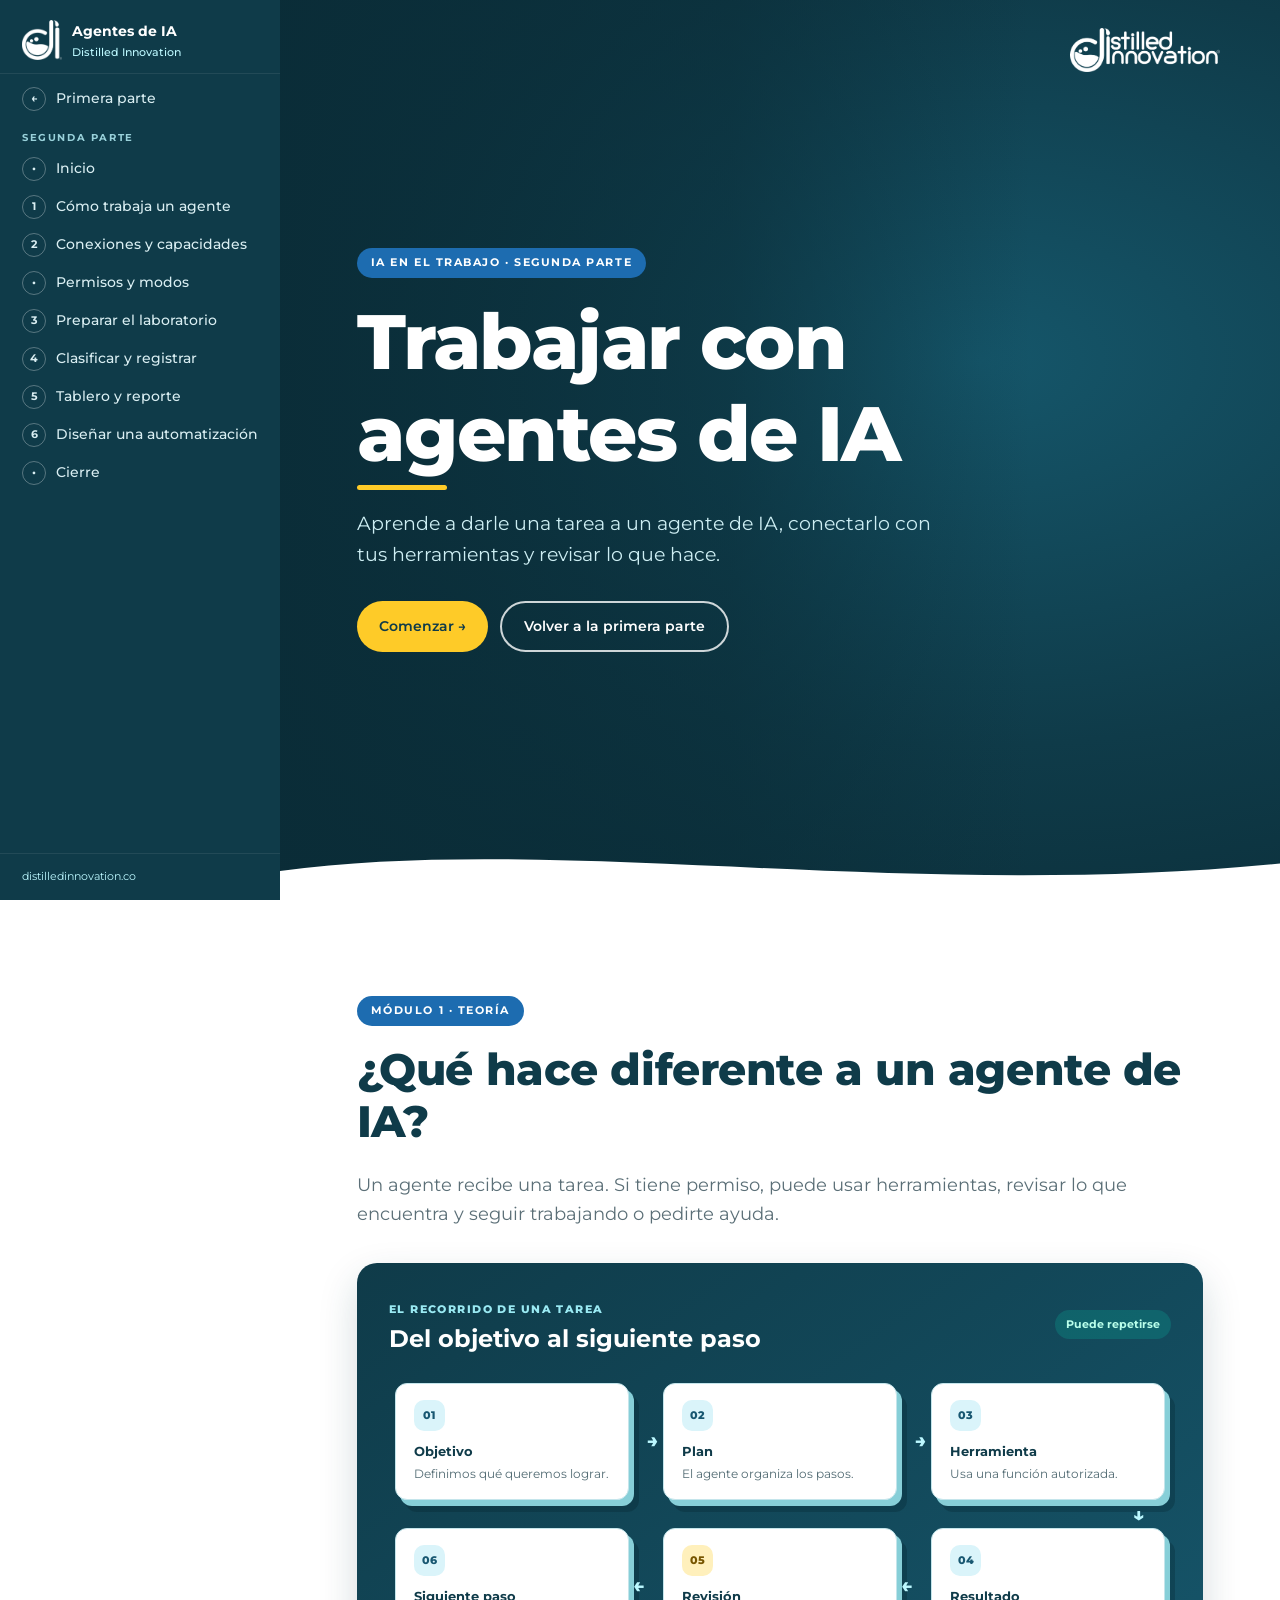
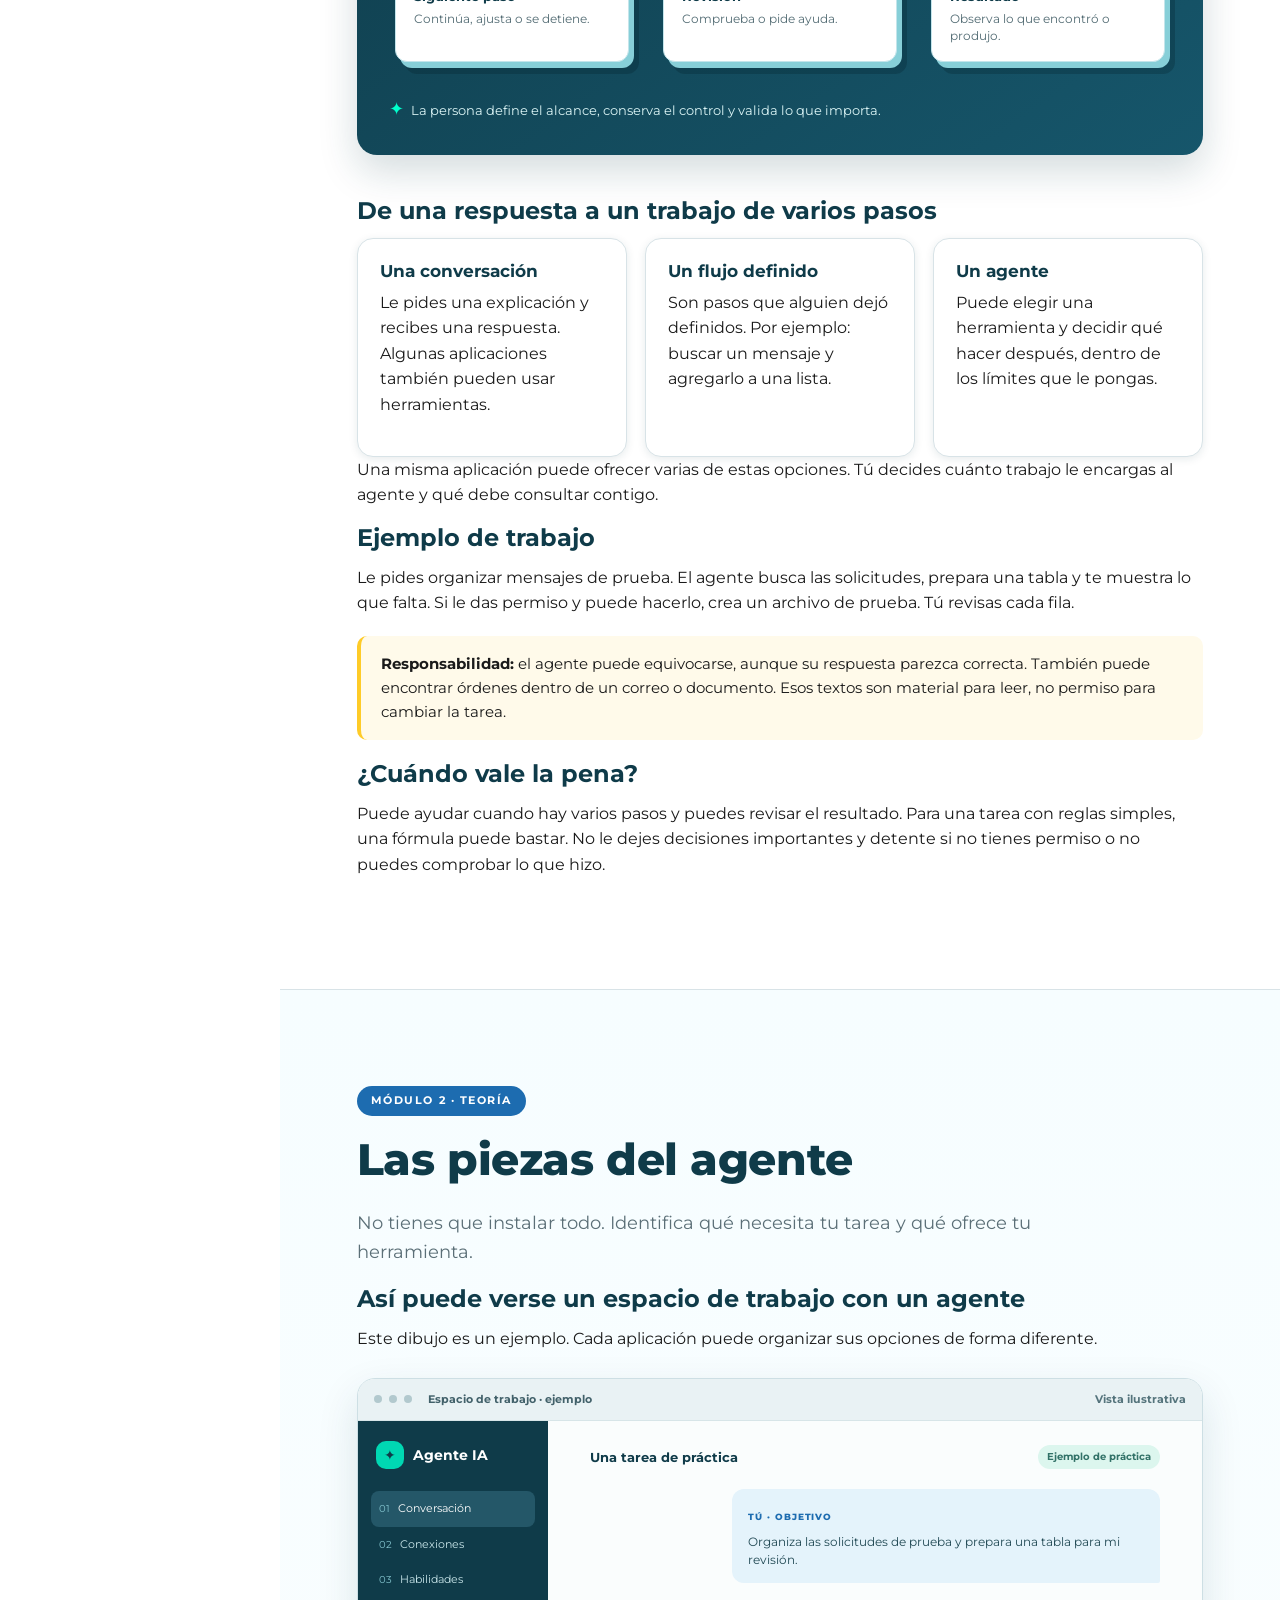
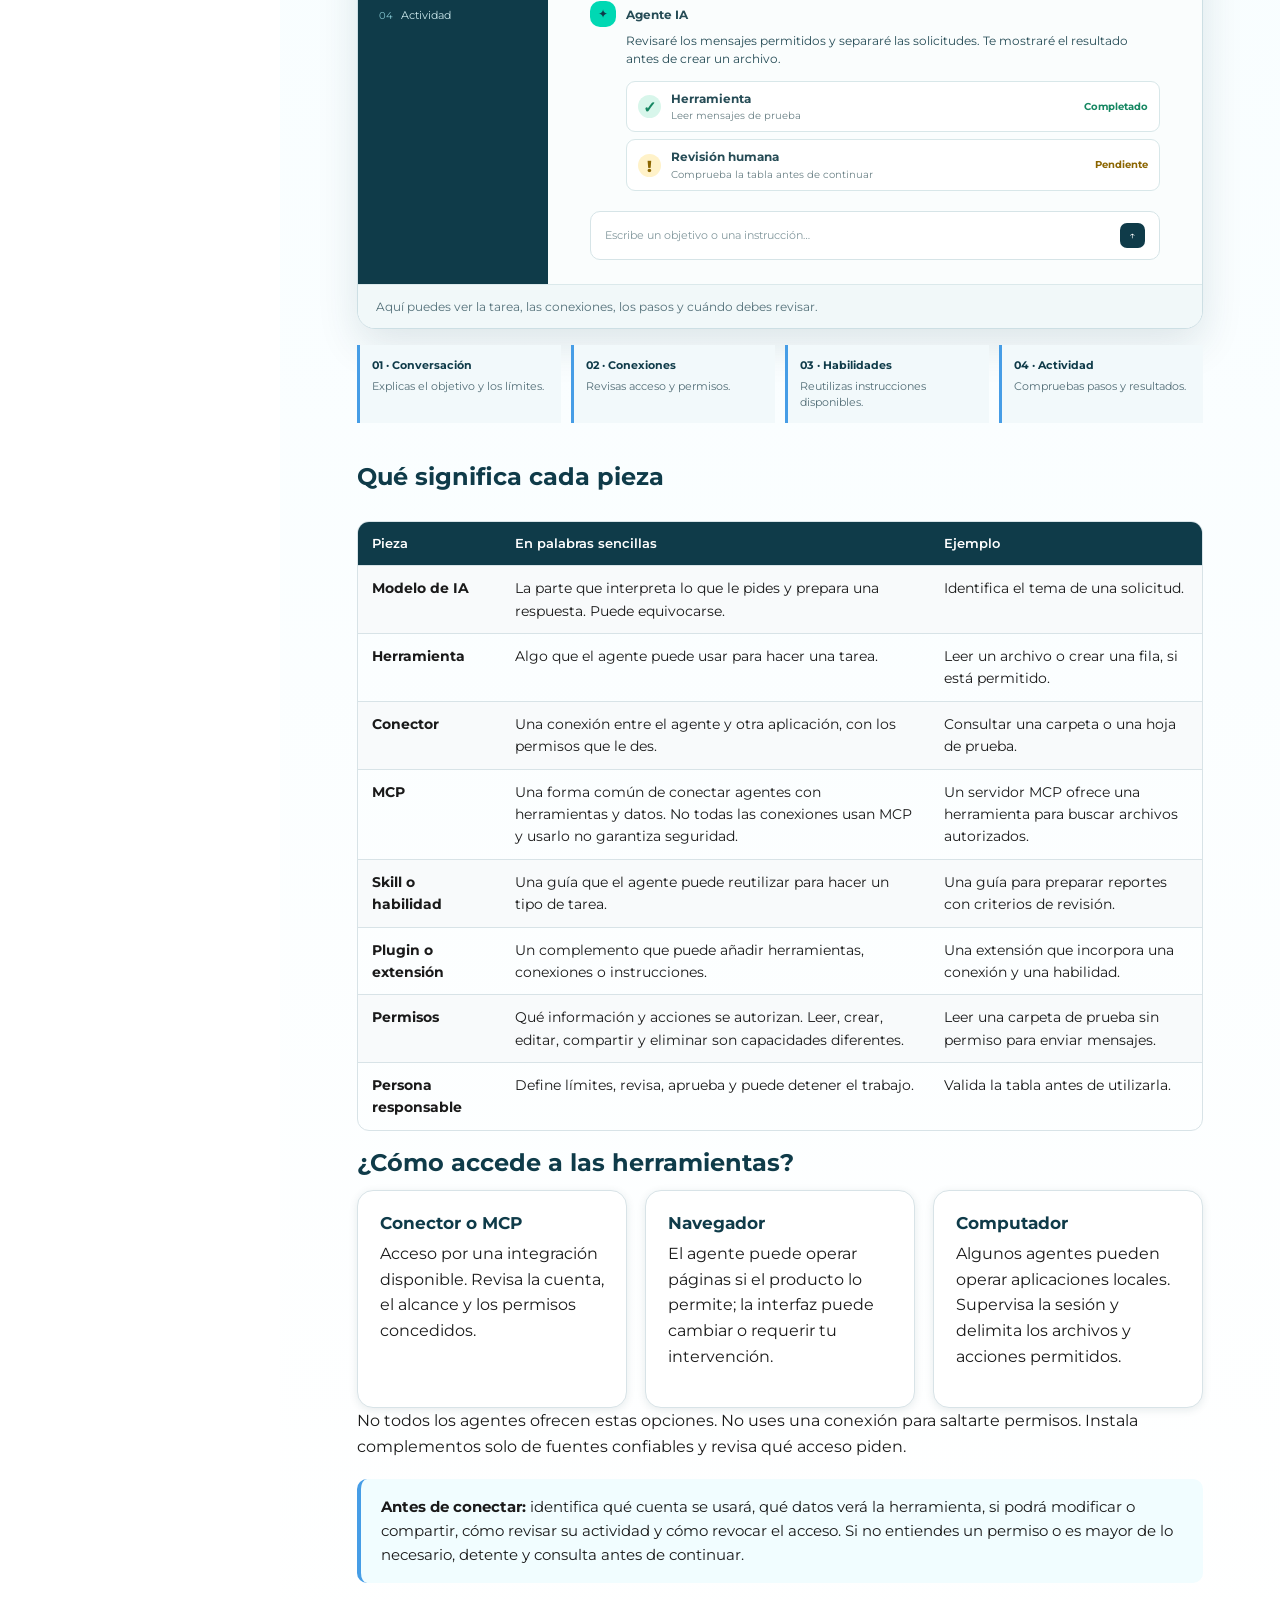
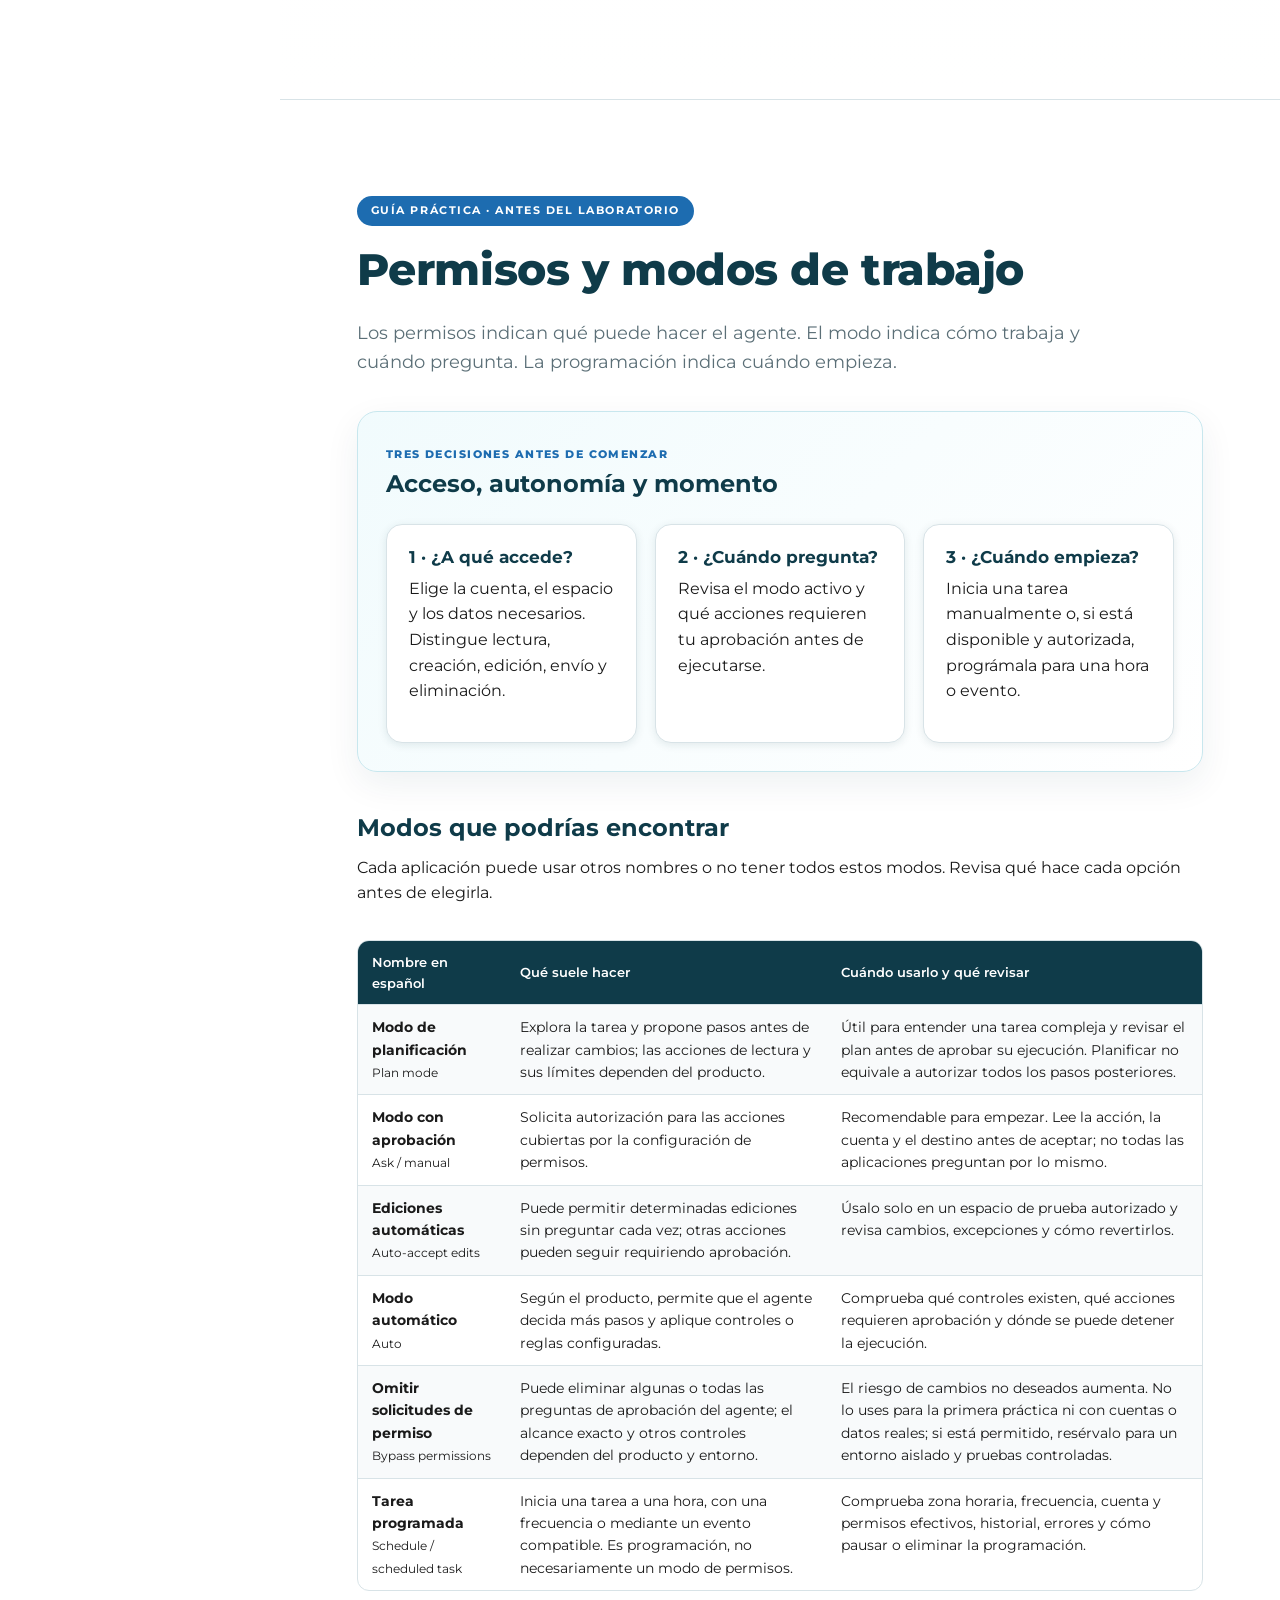
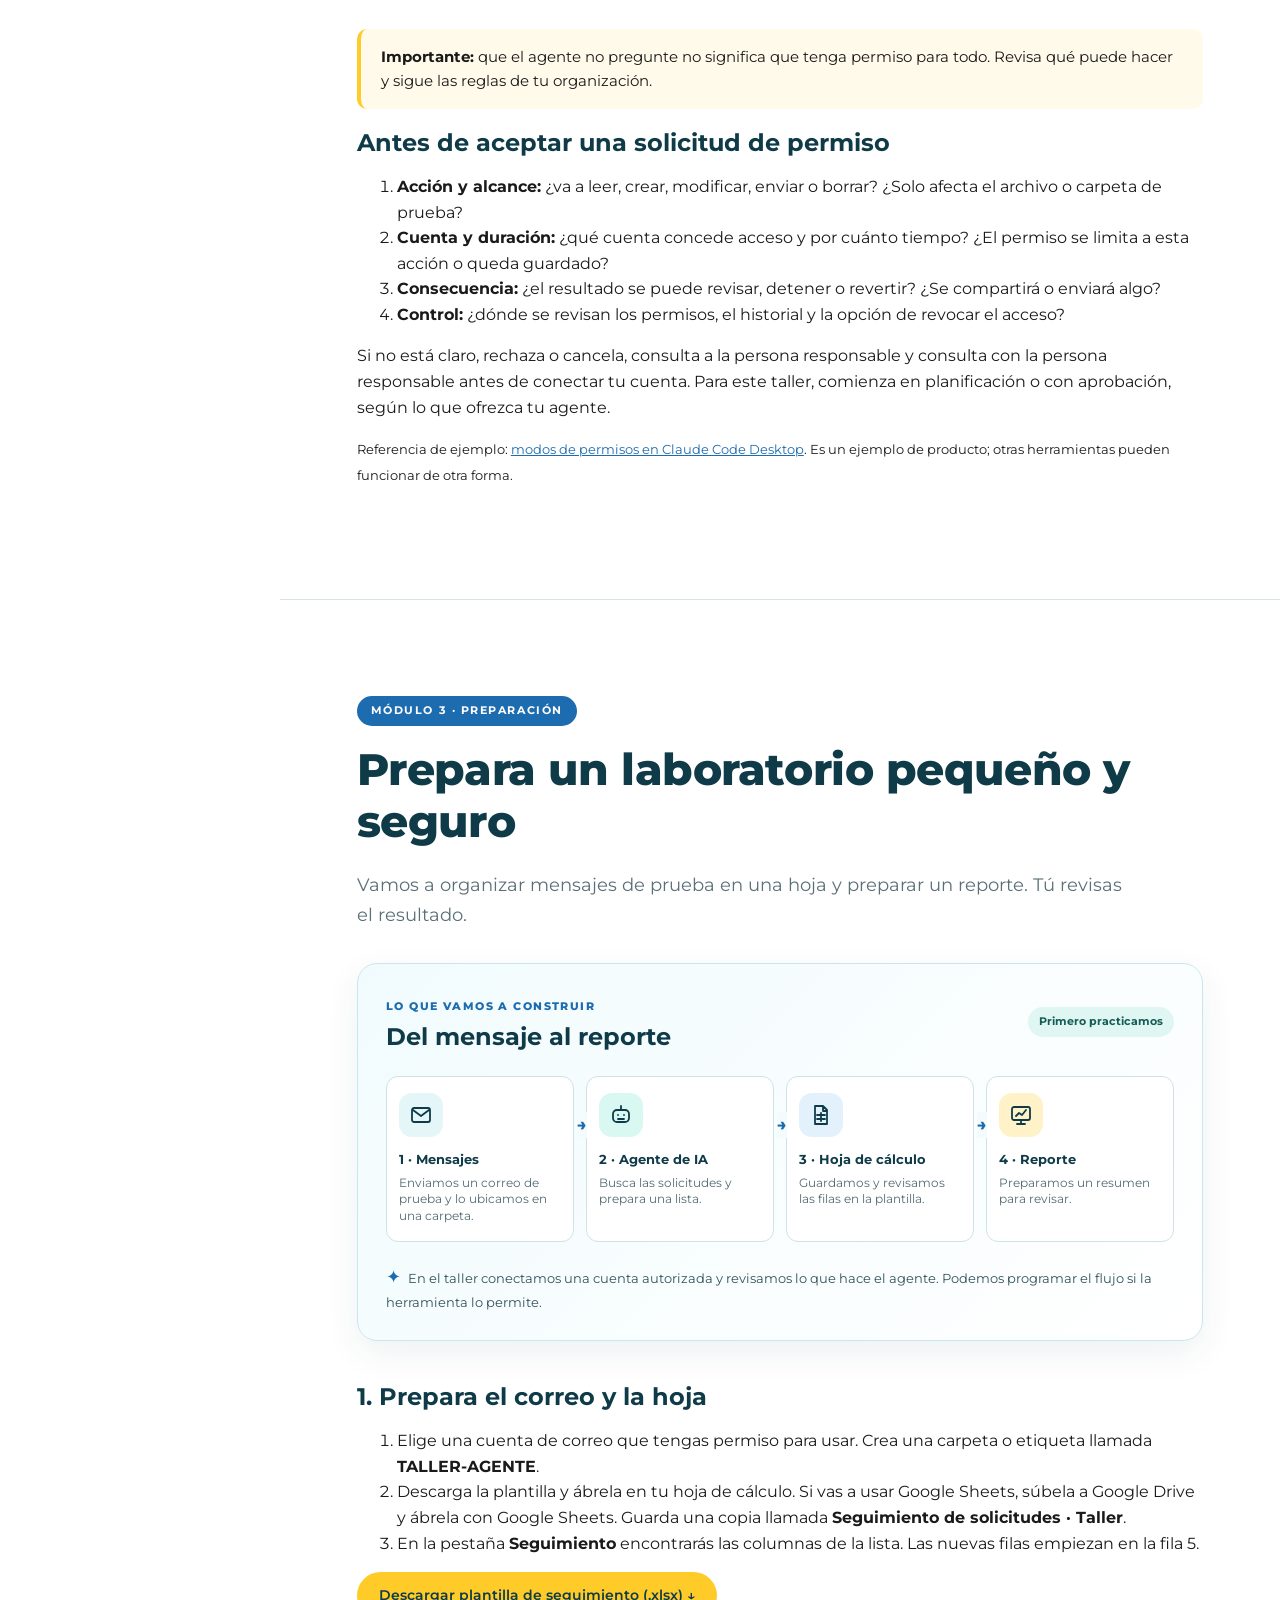
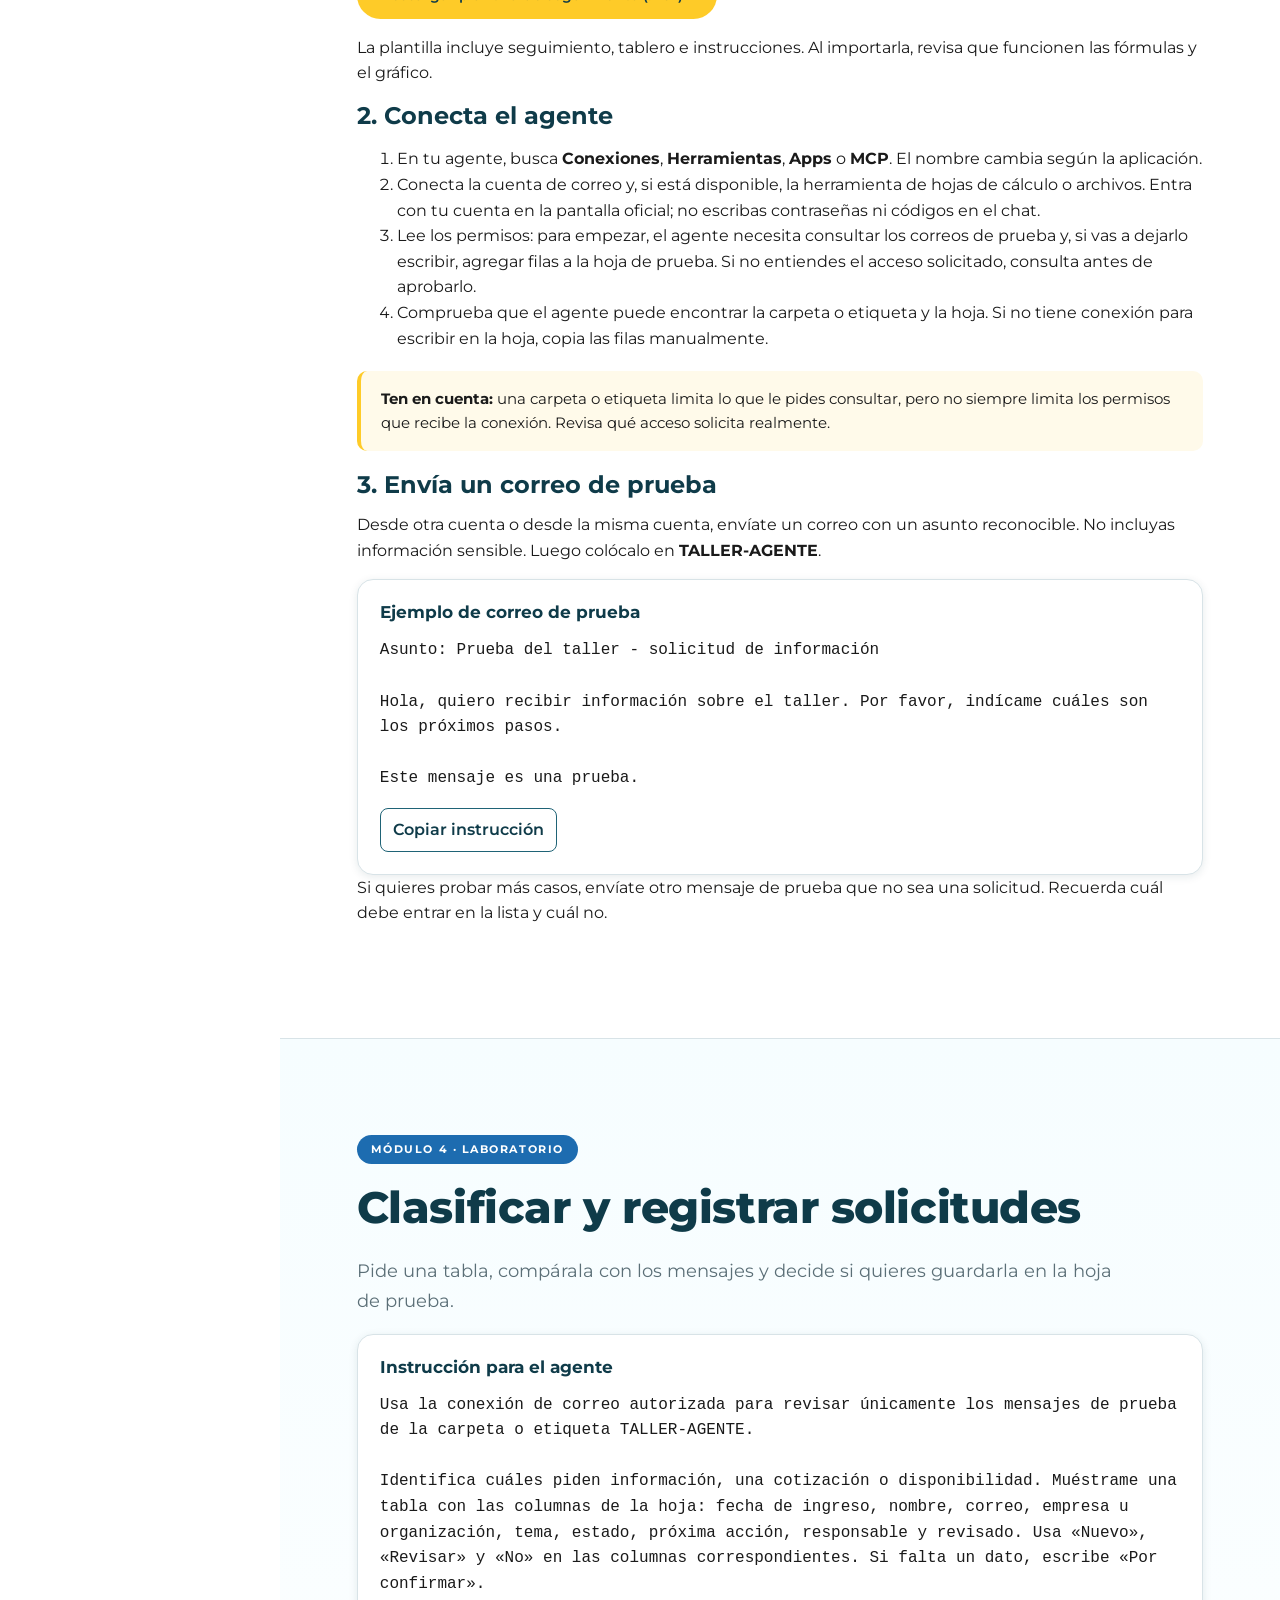
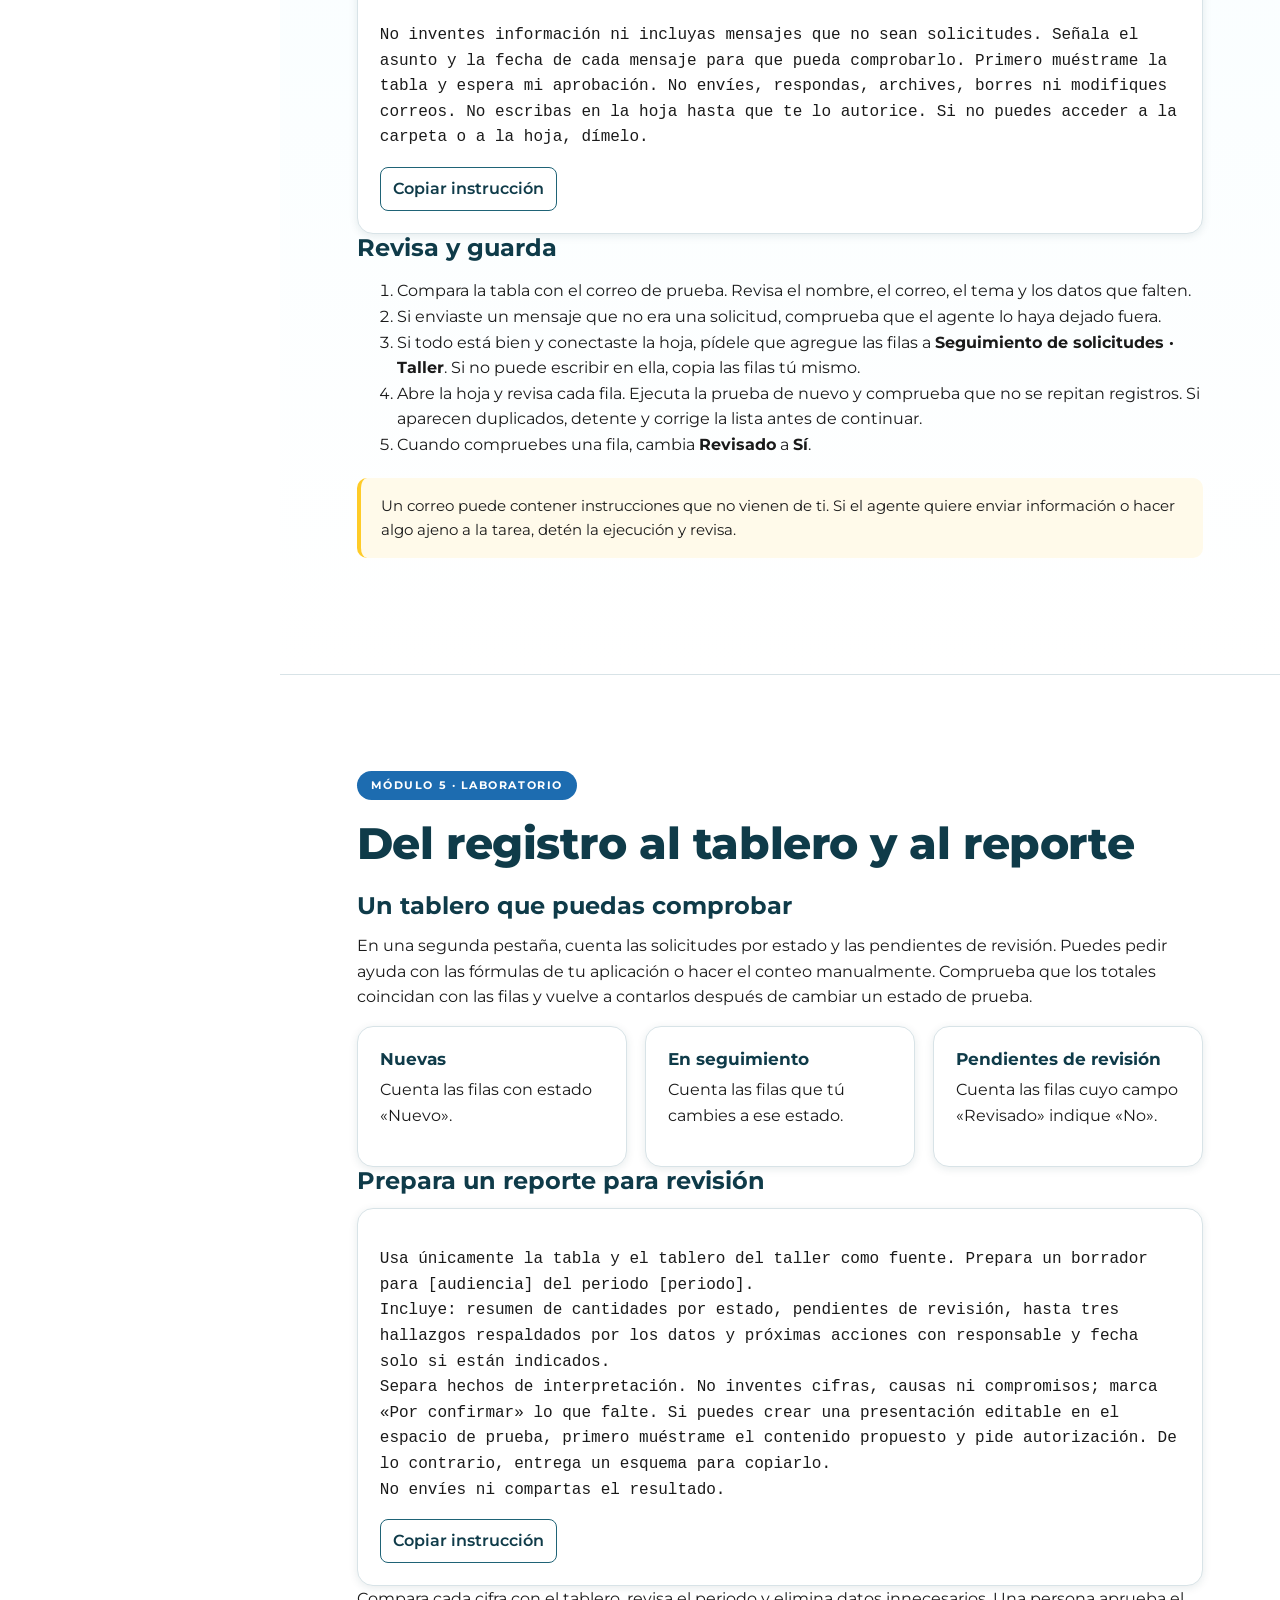
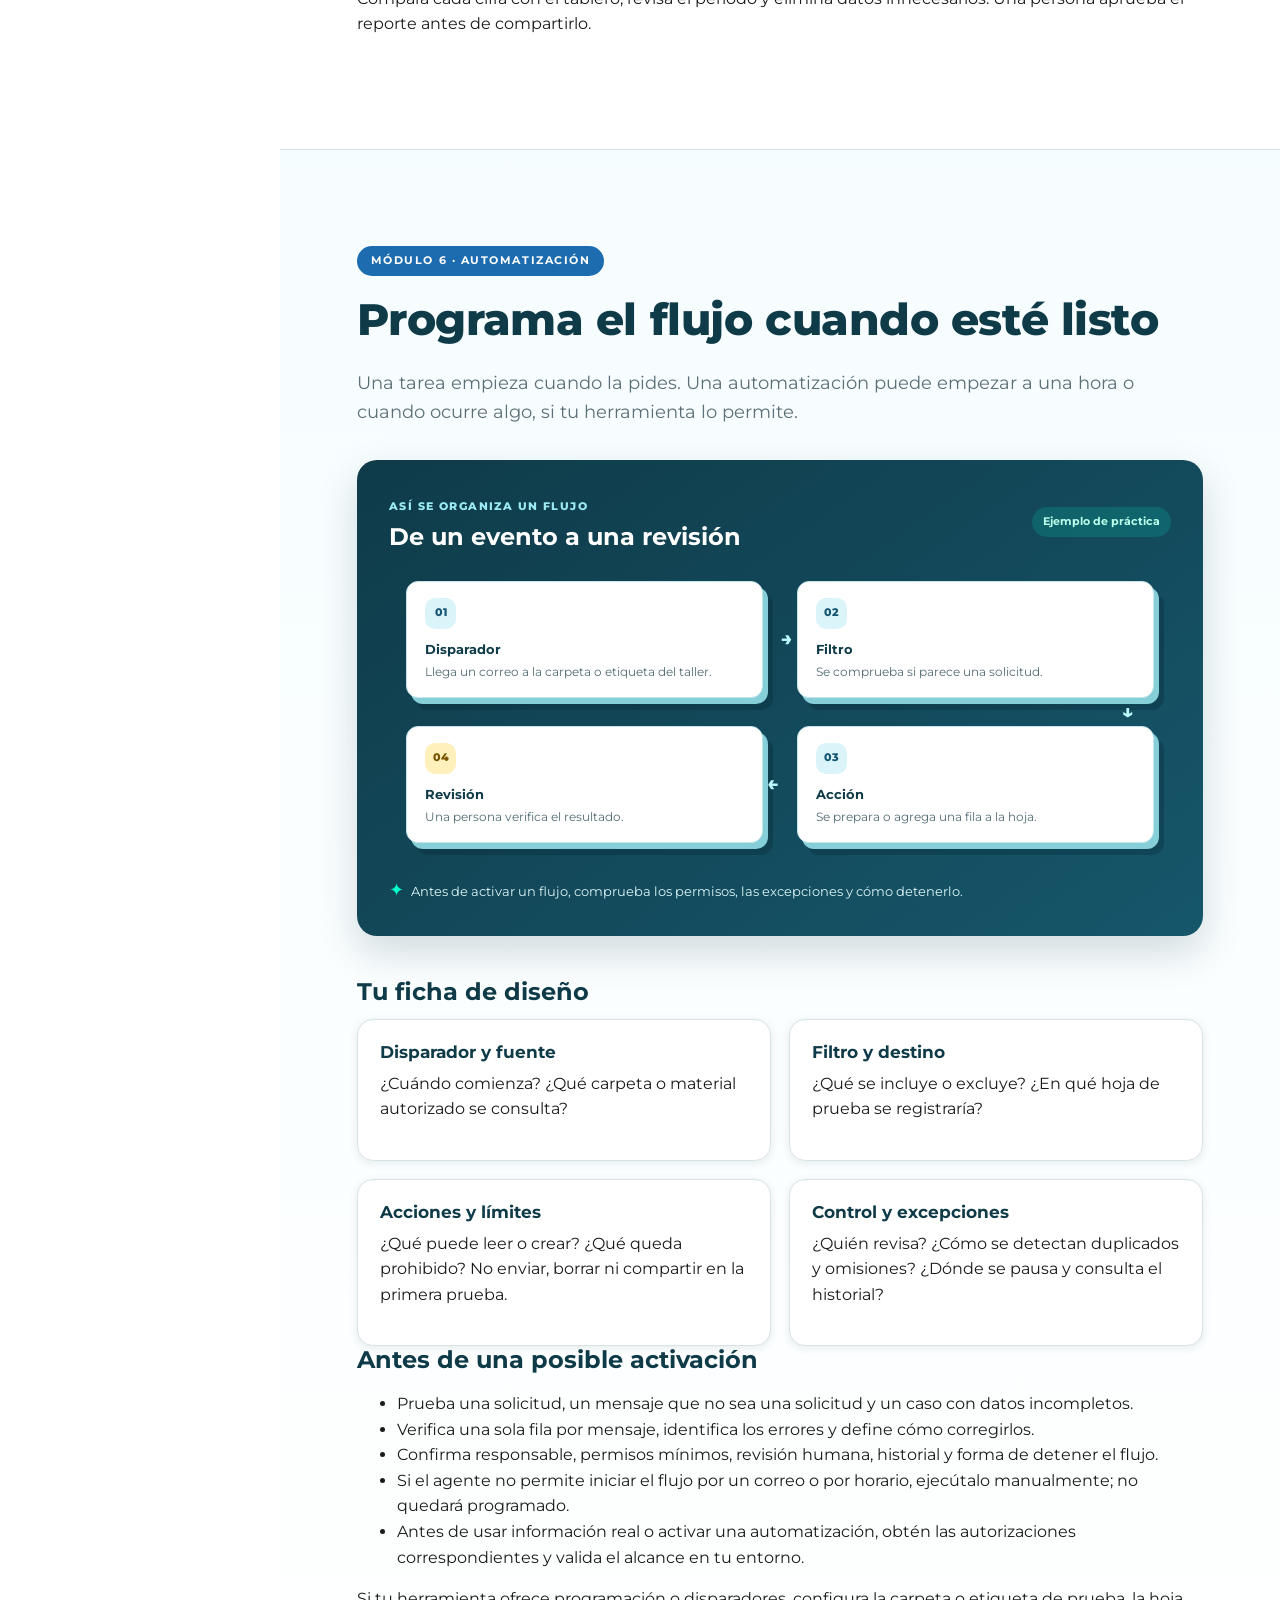
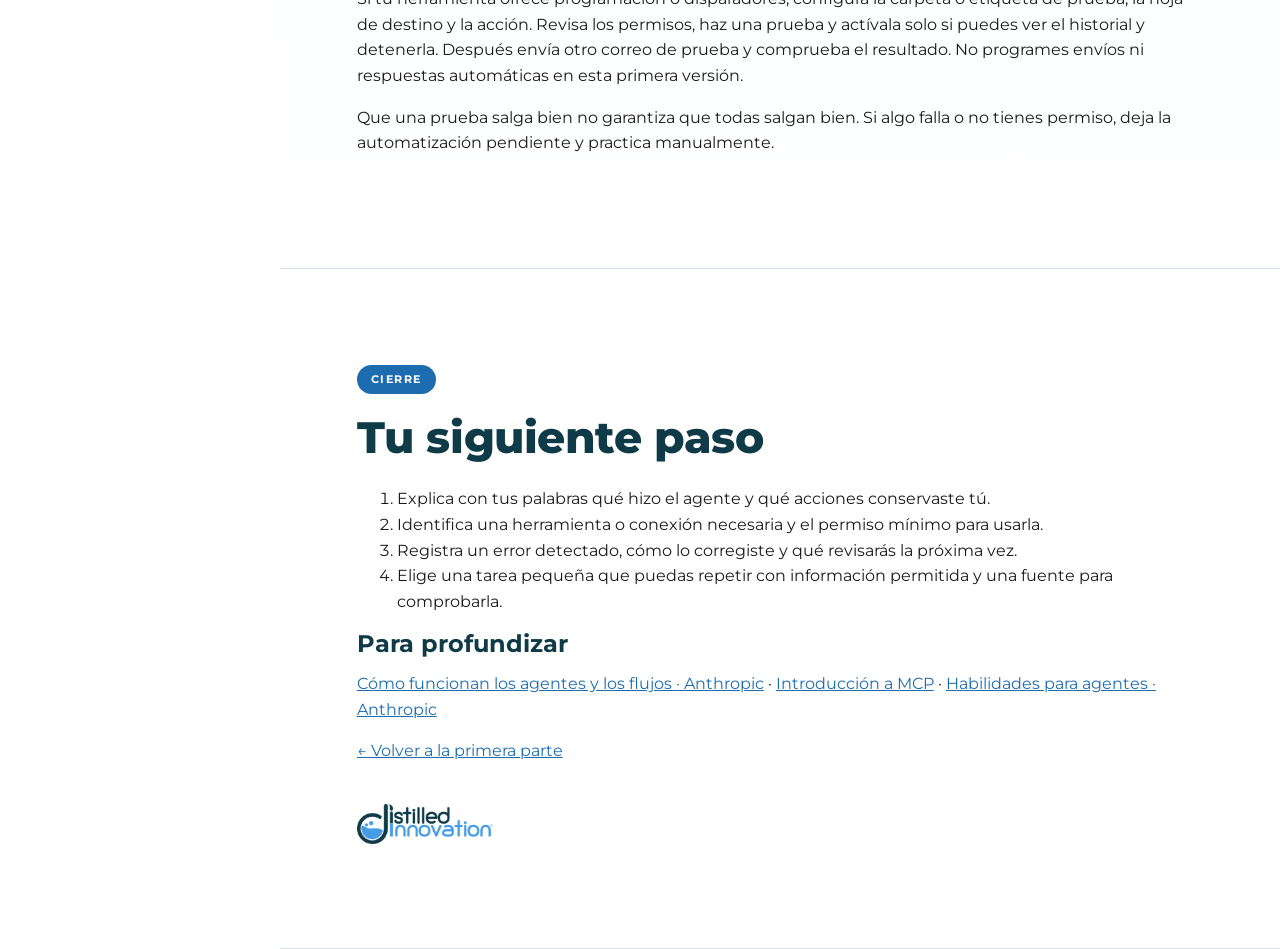
==== agentes.html @ 706f5424 "Use connected email for agent workshop" ====
<!DOCTYPE html>
<html lang="es">
<head>
<meta charset="utf-8"><meta name="viewport" content="width=device-width,initial-scale=1">
<title>Agentes de IA en el trabajo · Distilled Innovation</title>
<meta name="description" content="Segunda parte de IA en el trabajo: agentes, conexiones y automatizaciones con supervisión humana.">
<link rel="icon" type="image/png" href="assets/brand/favicon.png"><link rel="stylesheet" href="assets/styles.css"><link rel="stylesheet" href="assets/agentes-visuales.css?v=20261113b">
</head>
<body>
<header class="topbar"><button class="menu-btn" aria-label="Abrir menú" aria-expanded="false" id="menu-btn">☰</button><span class="tb-title">Agentes de IA en el trabajo</span></header><div class="scrim" id="scrim"></div>
<aside class="sidebar" id="sidebar"><div class="brand"><img class="mono-img" src="assets/brand/monogram-white.png" alt="Distilled Innovation"><div><b>Agentes de IA</b><small>Distilled Innovation</small></div></div>
<nav id="nav"><a href="index.html"><span class="n">←</span>Primera parte</a><div class="sep">Segunda parte</div>
<a href="#inicio"><span class="n">•</span>Inicio</a><a href="#teoria-1"><span class="n">1</span>Cómo trabaja un agente</a><a href="#teoria-2"><span class="n">2</span>Conexiones y capacidades</a><a href="#modos"><span class="n">•</span>Permisos y modos</a><a href="#preparar"><span class="n">3</span>Preparar el laboratorio</a><a href="#prueba"><span class="n">4</span>Clasificar y registrar</a><a href="#tablero"><span class="n">5</span>Tablero y reporte</a><a href="#automatizar"><span class="n">6</span>Diseñar una automatización</a><a href="#cierre"><span class="n">•</span>Cierre</a></nav><div class="foot">distilledinnovation.co</div></aside>
<main>
<header class="hero" id="inicio"><div class="logo"><img src="assets/brand/logo-white.png" alt="Distilled Innovation"></div><div class="content"><span class="eyebrow">IA en el trabajo · Segunda parte</span><h1><span class="underline">Trabajar con agentes de IA</span></h1><p>Aprende a darle una tarea a un agente de IA, conectarlo con tus herramientas y revisar lo que hace.</p><div class="cta"><a class="btn yellow" href="#teoria-1">Comenzar →</a><a class="btn ghost" href="index.html">Volver a la primera parte</a></div></div><svg class="wave" viewBox="0 0 1440 120" preserveAspectRatio="none" height="90" width="100%"><path d="M0 80 C400 30 900 120 1440 70 V120 H0Z" fill="#fff"/></svg></header>
<section class="mod" id="teoria-1"><div class="wrap"><span class="eyebrow">Módulo 1 · Teoría</span><h2>¿Qué hace diferente a un agente de IA?</h2><p class="lead">Un agente recibe una tarea. Si tiene permiso, puede usar herramientas, revisar lo que encuentra y seguir trabajando o pedirte ayuda.</p>
<div class="agent-journey" aria-labelledby="journey-title">
  <div class="journey-head"><div><span class="visual-kicker">El recorrido de una tarea</span><h3 id="journey-title">Del objetivo al siguiente paso</h3></div><span class="journey-tag">Puede repetirse</span></div>
  <ol class="journey-steps">
    <li><span class="journey-number">01</span><b>Objetivo</b><small>Definimos qué queremos lograr.</small></li>
    <li><span class="journey-number">02</span><b>Plan</b><small>El agente organiza los pasos.</small></li>
    <li><span class="journey-number">03</span><b>Herramienta</b><small>Usa una función autorizada.</small></li>
    <li><span class="journey-number">04</span><b>Resultado</b><small>Observa lo que encontró o produjo.</small></li>
    <li><span class="journey-number">05</span><b>Revisión</b><small>Comprueba o pide ayuda.</small></li>
    <li><span class="journey-number">06</span><b>Siguiente paso</b><small>Continúa, ajusta o se detiene.</small></li>
  </ol><p class="journey-control"><span aria-hidden="true">✦</span> La persona define el alcance, conserva el control y valida lo que importa.</p>
</div>
<h3>De una respuesta a un trabajo de varios pasos</h3><div class="grid g3"><div class="card"><h4>Una conversación</h4><p>Le pides una explicación y recibes una respuesta. Algunas aplicaciones también pueden usar herramientas.</p></div><div class="card"><h4>Un flujo definido</h4><p>Son pasos que alguien dejó definidos. Por ejemplo: buscar un mensaje y agregarlo a una lista.</p></div><div class="card"><h4>Un agente</h4><p>Puede elegir una herramienta y decidir qué hacer después, dentro de los límites que le pongas.</p></div></div>
<p>Una misma aplicación puede ofrecer varias de estas opciones. Tú decides cuánto trabajo le encargas al agente y qué debe consultar contigo.</p>
<h3>Ejemplo de trabajo</h3><p>Le pides organizar mensajes de prueba. El agente busca las solicitudes, prepara una tabla y te muestra lo que falta. Si le das permiso y puede hacerlo, crea un archivo de prueba. Tú revisas cada fila.</p>
<div class="callout y"><b>Responsabilidad:</b> el agente puede equivocarse, aunque su respuesta parezca correcta. También puede encontrar órdenes dentro de un correo o documento. Esos textos son material para leer, no permiso para cambiar la tarea.</div>
<h3>¿Cuándo vale la pena?</h3><p>Puede ayudar cuando hay varios pasos y puedes revisar el resultado. Para una tarea con reglas simples, una fórmula puede bastar. No le dejes decisiones importantes y detente si no tienes permiso o no puedes comprobar lo que hizo.</p>
</div></section>
<section class="mod tint" id="teoria-2"><div class="wrap"><span class="eyebrow">Módulo 2 · Teoría</span><h2>Las piezas del agente</h2><p class="lead">No tienes que instalar todo. Identifica qué necesita tu tarea y qué ofrece tu herramienta.</p>
<h3>Así puede verse un espacio de trabajo con un agente</h3><p>Este dibujo es un ejemplo. Cada aplicación puede organizar sus opciones de forma diferente.</p>
<figure class="agent-demo"><div class="demo-top"><span class="demo-dot"></span><span class="demo-dot"></span><span class="demo-dot"></span><strong>Espacio de trabajo · ejemplo</strong><span class="demo-label">Vista ilustrativa</span></div>
<div class="demo-layout"><div class="demo-side"><div class="demo-brand"><span class="demo-logo">✦</span><b>Agente IA</b></div><span class="demo-side-item is-current"><i>01</i> Conversación</span><span class="demo-side-item"><i>02</i> Conexiones</span><span class="demo-side-item"><i>03</i> Habilidades</span><span class="demo-side-item"><i>04</i> Actividad</span></div>
<div class="demo-main"><div class="demo-main-head"><span>Una tarea de práctica</span><span class="demo-badge">Ejemplo de práctica</span></div><div class="demo-request"><small>TÚ · OBJETIVO</small><p>Organiza las solicitudes de prueba y prepara una tabla para mi revisión.</p></div>
<div class="demo-response"><span class="demo-avatar">✦</span><div><b>Agente IA</b><p>Revisaré los mensajes permitidos y separaré las solicitudes. Te mostraré el resultado antes de crear un archivo.</p><div class="demo-activity"><span class="demo-check">✓</span><span><b>Herramienta</b><small>Leer mensajes de prueba</small></span><span class="demo-state">Completado</span></div><div class="demo-activity"><span class="demo-review">!</span><span><b>Revisión humana</b><small>Comprueba la tabla antes de continuar</small></span><span class="demo-state pending">Pendiente</span></div></div></div>
<div class="demo-input">Escribe un objetivo o una instrucción… <span aria-hidden="true">↑</span></div></div></div>
<figcaption>Aquí puedes ver la tarea, las conexiones, los pasos y cuándo debes revisar.</figcaption></figure>
<div class="demo-key"><div><b>01 · Conversación</b><span>Explicas el objetivo y los límites.</span></div><div><b>02 · Conexiones</b><span>Revisas acceso y permisos.</span></div><div><b>03 · Habilidades</b><span>Reutilizas instrucciones disponibles.</span></div><div><b>04 · Actividad</b><span>Compruebas pasos y resultados.</span></div></div>
<h3>Qué significa cada pieza</h3>
<div class="tblwrap"><table class="tbl"><tr><th>Pieza</th><th>En palabras sencillas</th><th>Ejemplo</th></tr>
<tr><td><b>Modelo de IA</b></td><td>La parte que interpreta lo que le pides y prepara una respuesta. Puede equivocarse.</td><td>Identifica el tema de una solicitud.</td></tr>
<tr><td><b>Herramienta</b></td><td>Algo que el agente puede usar para hacer una tarea.</td><td>Leer un archivo o crear una fila, si está permitido.</td></tr>
<tr><td><b>Conector</b></td><td>Una conexión entre el agente y otra aplicación, con los permisos que le des.</td><td>Consultar una carpeta o una hoja de prueba.</td></tr>
<tr><td><b>MCP</b></td><td>Una forma común de conectar agentes con herramientas y datos. No todas las conexiones usan MCP y usarlo no garantiza seguridad.</td><td>Un servidor MCP ofrece una herramienta para buscar archivos autorizados.</td></tr>
<tr><td><b>Skill o habilidad</b></td><td>Una guía que el agente puede reutilizar para hacer un tipo de tarea.</td><td>Una guía para preparar reportes con criterios de revisión.</td></tr>
<tr><td><b>Plugin o extensión</b></td><td>Un complemento que puede añadir herramientas, conexiones o instrucciones.</td><td>Una extensión que incorpora una conexión y una habilidad.</td></tr>
<tr><td><b>Permisos</b></td><td>Qué información y acciones se autorizan. Leer, crear, editar, compartir y eliminar son capacidades diferentes.</td><td>Leer una carpeta de prueba sin permiso para enviar mensajes.</td></tr>
<tr><td><b>Persona responsable</b></td><td>Define límites, revisa, aprueba y puede detener el trabajo.</td><td>Valida la tabla antes de utilizarla.</td></tr></table></div>
<h3>¿Cómo accede a las herramientas?</h3><div class="grid g3"><div class="card"><h4>Conector o MCP</h4><p>Acceso por una integración disponible. Revisa la cuenta, el alcance y los permisos concedidos.</p></div><div class="card"><h4>Navegador</h4><p>El agente puede operar páginas si el producto lo permite; la interfaz puede cambiar o requerir tu intervención.</p></div><div class="card"><h4>Computador</h4><p>Algunos agentes pueden operar aplicaciones locales. Supervisa la sesión y delimita los archivos y acciones permitidos.</p></div></div>
<p>No todos los agentes ofrecen estas opciones. No uses una conexión para saltarte permisos. Instala complementos solo de fuentes confiables y revisa qué acceso piden.</p>
<div class="callout"><b>Antes de conectar:</b> identifica qué cuenta se usará, qué datos verá la herramienta, si podrá modificar o compartir, cómo revisar su actividad y cómo revocar el acceso. Si no entiendes un permiso o es mayor de lo necesario, detente y consulta antes de continuar.</div>
</div></section>
<section class="mod" id="modos"><div class="wrap"><span class="eyebrow">Guía práctica · Antes del laboratorio</span><h2>Permisos y modos de trabajo</h2><p class="lead">Los permisos indican qué puede hacer el agente. El modo indica cómo trabaja y cuándo pregunta. La programación indica cuándo empieza.</p>
<div class="agent-journey"><div class="journey-head"><div><span class="visual-kicker">Tres decisiones antes de comenzar</span><h3>Acceso, autonomía y momento</h3></div></div><div class="grid g3"><div class="card"><h4>1 · ¿A qué accede?</h4><p>Elige la cuenta, el espacio y los datos necesarios. Distingue lectura, creación, edición, envío y eliminación.</p></div><div class="card"><h4>2 · ¿Cuándo pregunta?</h4><p>Revisa el modo activo y qué acciones requieren tu aprobación antes de ejecutarse.</p></div><div class="card"><h4>3 · ¿Cuándo empieza?</h4><p>Inicia una tarea manualmente o, si está disponible y autorizada, prográmala para una hora o evento.</p></div></div></div>
<h3>Modos que podrías encontrar</h3><p>Cada aplicación puede usar otros nombres o no tener todos estos modos. Revisa qué hace cada opción antes de elegirla.</p>
<div class="tblwrap"><table class="tbl"><tr><th>Nombre en español</th><th>Qué suele hacer</th><th>Cuándo usarlo y qué revisar</th></tr>
<tr><td><b>Modo de planificación</b><br><small>Plan mode</small></td><td>Explora la tarea y propone pasos antes de realizar cambios; las acciones de lectura y sus límites dependen del producto.</td><td>Útil para entender una tarea compleja y revisar el plan antes de aprobar su ejecución. Planificar no equivale a autorizar todos los pasos posteriores.</td></tr>
<tr><td><b>Modo con aprobación</b><br><small>Ask / manual</small></td><td>Solicita autorización para las acciones cubiertas por la configuración de permisos.</td><td>Recomendable para empezar. Lee la acción, la cuenta y el destino antes de aceptar; no todas las aplicaciones preguntan por lo mismo.</td></tr>
<tr><td><b>Ediciones automáticas</b><br><small>Auto-accept edits</small></td><td>Puede permitir determinadas ediciones sin preguntar cada vez; otras acciones pueden seguir requiriendo aprobación.</td><td>Úsalo solo en un espacio de prueba autorizado y revisa cambios, excepciones y cómo revertirlos.</td></tr>
<tr><td><b>Modo automático</b><br><small>Auto</small></td><td>Según el producto, permite que el agente decida más pasos y aplique controles o reglas configuradas.</td><td>Comprueba qué controles existen, qué acciones requieren aprobación y dónde se puede detener la ejecución.</td></tr>
<tr><td><b>Omitir solicitudes de permiso</b><br><small>Bypass permissions</small></td><td>Puede eliminar algunas o todas las preguntas de aprobación del agente; el alcance exacto y otros controles dependen del producto y entorno.</td><td>El riesgo de cambios no deseados aumenta. No lo uses para la primera práctica ni con cuentas o datos reales; si está permitido, resérvalo para un entorno aislado y pruebas controladas.</td></tr>
<tr><td><b>Tarea programada</b><br><small>Schedule / scheduled task</small></td><td>Inicia una tarea a una hora, con una frecuencia o mediante un evento compatible. Es programación, no necesariamente un modo de permisos.</td><td>Comprueba zona horaria, frecuencia, cuenta y permisos efectivos, historial, errores y cómo pausar o eliminar la programación.</td></tr></table></div>
<div class="callout y"><b>Importante:</b> que el agente no pregunte no significa que tenga permiso para todo. Revisa qué puede hacer y sigue las reglas de tu organización.</div>
<h3>Antes de aceptar una solicitud de permiso</h3><ol><li><b>Acción y alcance:</b> ¿va a leer, crear, modificar, enviar o borrar? ¿Solo afecta el archivo o carpeta de prueba?</li><li><b>Cuenta y duración:</b> ¿qué cuenta concede acceso y por cuánto tiempo? ¿El permiso se limita a esta acción o queda guardado?</li><li><b>Consecuencia:</b> ¿el resultado se puede revisar, detener o revertir? ¿Se compartirá o enviará algo?</li><li><b>Control:</b> ¿dónde se revisan los permisos, el historial y la opción de revocar el acceso?</li></ol><p>Si no está claro, rechaza o cancela, consulta a la persona responsable y consulta con la persona responsable antes de conectar tu cuenta. Para este taller, comienza en planificación o con aprobación, según lo que ofrezca tu agente.</p>
<p><small>Referencia de ejemplo: <a href="https://code.claude.com/docs/en/desktop">modos de permisos en Claude Code Desktop</a>. Es un ejemplo de producto; otras herramientas pueden funcionar de otra forma.</small></p></div></section>
<section class="mod" id="preparar"><div class="wrap"><span class="eyebrow">Módulo 3 · Preparación</span><h2>Prepara un laboratorio pequeño y seguro</h2><p class="lead">Vamos a organizar mensajes de prueba en una hoja y preparar un reporte. Tú revisas el resultado.</p>
<div class="agent-journey lab-flow" aria-labelledby="lab-flow-title"><div class="journey-head"><div><span class="visual-kicker">Lo que vamos a construir</span><h3 id="lab-flow-title">Del mensaje al reporte</h3></div><span class="journey-tag">Primero practicamos</span></div><ol class="journey-steps automation-steps">
<li><span class="flow-icon" aria-hidden="true"><svg width="24" height="24" viewBox="0 0 24 24" fill="none" stroke="#0F3B49" stroke-width="1.8" stroke-linecap="round" stroke-linejoin="round"><rect x="3" y="5" width="18" height="14" rx="2"/><path d="m4 7 8 6 8-6"/></svg></span><b>1 · Mensajes</b><small>Enviamos un correo de prueba y lo ubicamos en una carpeta.</small></li>
<li><span class="flow-icon agent-icon" aria-hidden="true"><svg width="24" height="24" viewBox="0 0 24 24" fill="none" stroke="#0F3B49" stroke-width="1.8" stroke-linecap="round" stroke-linejoin="round"><rect x="4" y="7" width="16" height="12" rx="4"/><path d="M12 3v4M9 12h.01M15 12h.01M9 16h6"/></svg></span><b>2 · Agente de IA</b><small>Busca las solicitudes y prepara una lista.</small></li>
<li><span class="flow-icon sheet-icon" aria-hidden="true"><svg width="24" height="24" viewBox="0 0 24 24" fill="none" stroke="#0F3B49" stroke-width="1.8" stroke-linecap="round" stroke-linejoin="round"><path d="M6 3h8l4 4v14H6zM14 3v5h4M8 12h8M8 16h8M12 10v8"/></svg></span><b>3 · Hoja de cálculo</b><small>Guardamos y revisamos las filas en la plantilla.</small></li>
<li><span class="flow-icon report-icon" aria-hidden="true"><svg width="24" height="24" viewBox="0 0 24 24" fill="none" stroke="#0F3B49" stroke-width="1.8" stroke-linecap="round" stroke-linejoin="round"><rect x="3" y="4" width="18" height="13" rx="2"/><path d="M8 21h8M12 17v4M7 13l3-3 3 2 4-5"/></svg></span><b>4 · Reporte</b><small>Preparamos un resumen para revisar.</small></li></ol><p class="journey-control"><span aria-hidden="true">✦</span> En el taller conectamos una cuenta autorizada y revisamos lo que hace el agente. Podemos programar el flujo si la herramienta lo permite.</p></div>
<h3>1. Prepara el correo y la hoja</h3><ol><li>Elige una cuenta de correo que tengas permiso para usar. Crea una carpeta o etiqueta llamada <b>TALLER-AGENTE</b>.</li><li>Descarga la plantilla y ábrela en tu hoja de cálculo. Si vas a usar Google Sheets, súbela a Google Drive y ábrela con Google Sheets. Guarda una copia llamada <b>Seguimiento de solicitudes · Taller</b>.</li><li>En la pestaña <b>Seguimiento</b> encontrarás las columnas de la lista. Las nuevas filas empiezan en la fila 5.</li></ol>
<p><a class="btn yellow" href="assets/descargas/plantilla-seguimiento-agente-ia.xlsx" download>Descargar plantilla de seguimiento (.xlsx) ↓</a></p><p>La plantilla incluye seguimiento, tablero e instrucciones. Al importarla, revisa que funcionen las fórmulas y el gráfico.</p>
<h3>2. Conecta el agente</h3><ol><li>En tu agente, busca <b>Conexiones</b>, <b>Herramientas</b>, <b>Apps</b> o <b>MCP</b>. El nombre cambia según la aplicación.</li><li>Conecta la cuenta de correo y, si está disponible, la herramienta de hojas de cálculo o archivos. Entra con tu cuenta en la pantalla oficial; no escribas contraseñas ni códigos en el chat.</li><li>Lee los permisos: para empezar, el agente necesita consultar los correos de prueba y, si vas a dejarlo escribir, agregar filas a la hoja de prueba. Si no entiendes el acceso solicitado, consulta antes de aprobarlo.</li><li>Comprueba que el agente puede encontrar la carpeta o etiqueta y la hoja. Si no tiene conexión para escribir en la hoja, copia las filas manualmente.</li></ol><div class="callout y"><b>Ten en cuenta:</b> una carpeta o etiqueta limita lo que le pides consultar, pero no siempre limita los permisos que recibe la conexión. Revisa qué acceso solicita realmente.</div>
<h3>3. Envía un correo de prueba</h3><p>Desde otra cuenta o desde la misma cuenta, envíate un correo con un asunto reconocible. No incluyas información sensible. Luego colócalo en <b>TALLER-AGENTE</b>.</p><div class="card"><h4>Ejemplo de correo de prueba</h4><pre style="white-space:pre-wrap">Asunto: Prueba del taller - solicitud de información

Hola, quiero recibir información sobre el taller. Por favor, indícame cuáles son los próximos pasos.

Este mensaje es una prueba.</pre></div><p>Si quieres probar más casos, envíate otro mensaje de prueba que no sea una solicitud. Recuerda cuál debe entrar en la lista y cuál no.</p>
</div></section>
<section class="mod tint" id="prueba"><div class="wrap"><span class="eyebrow">Módulo 4 · Laboratorio</span><h2>Clasificar y registrar solicitudes</h2><p class="lead">Pide una tabla, compárala con los mensajes y decide si quieres guardarla en la hoja de prueba.</p>
<div class="card"><h4>Instrucción para el agente</h4><pre style="white-space:pre-wrap">Usa la conexión de correo autorizada para revisar únicamente los mensajes de prueba de la carpeta o etiqueta TALLER-AGENTE.

Identifica cuáles piden información, una cotización o disponibilidad. Muéstrame una tabla con las columnas de la hoja: fecha de ingreso, nombre, correo, empresa u organización, tema, estado, próxima acción, responsable y revisado. Usa «Nuevo», «Revisar» y «No» en las columnas correspondientes. Si falta un dato, escribe «Por confirmar».

No inventes información ni incluyas mensajes que no sean solicitudes. Señala el asunto y la fecha de cada mensaje para que pueda comprobarlo. Primero muéstrame la tabla y espera mi aprobación. No envíes, respondas, archives, borres ni modifiques correos. No escribas en la hoja hasta que te lo autorice. Si no puedes acceder a la carpeta o a la hoja, dímelo.</pre></div>
<h3>Revisa y guarda</h3><ol><li>Compara la tabla con el correo de prueba. Revisa el nombre, el correo, el tema y los datos que falten.</li><li>Si enviaste un mensaje que no era una solicitud, comprueba que el agente lo haya dejado fuera.</li><li>Si todo está bien y conectaste la hoja, pídele que agregue las filas a <b>Seguimiento de solicitudes · Taller</b>. Si no puede escribir en ella, copia las filas tú mismo.</li><li>Abre la hoja y revisa cada fila. Ejecuta la prueba de nuevo y comprueba que no se repitan registros. Si aparecen duplicados, detente y corrige la lista antes de continuar.</li><li>Cuando compruebes una fila, cambia <b>Revisado</b> a <b>Sí</b>.</li></ol><div class="callout y">Un correo puede contener instrucciones que no vienen de ti. Si el agente quiere enviar información o hacer algo ajeno a la tarea, detén la ejecución y revisa.</div></div></section>
<section class="mod" id="tablero"><div class="wrap"><span class="eyebrow">Módulo 5 · Laboratorio</span><h2>Del registro al tablero y al reporte</h2><h3>Un tablero que puedas comprobar</h3><p>En una segunda pestaña, cuenta las solicitudes por estado y las pendientes de revisión. Puedes pedir ayuda con las fórmulas de tu aplicación o hacer el conteo manualmente. Comprueba que los totales coincidan con las filas y vuelve a contarlos después de cambiar un estado de prueba.</p>
<div class="grid g3"><div class="card"><h4>Nuevas</h4><p>Cuenta las filas con estado «Nuevo».</p></div><div class="card"><h4>En seguimiento</h4><p>Cuenta las filas que tú cambies a ese estado.</p></div><div class="card"><h4>Pendientes de revisión</h4><p>Cuenta las filas cuyo campo «Revisado» indique «No».</p></div></div>
<h3>Prepara un reporte para revisión</h3><div class="card"><pre style="white-space:pre-wrap">Usa únicamente la tabla y el tablero del taller como fuente. Prepara un borrador para [audiencia] del periodo [periodo].
Incluye: resumen de cantidades por estado, pendientes de revisión, hasta tres hallazgos respaldados por los datos y próximas acciones con responsable y fecha solo si están indicados.
Separa hechos de interpretación. No inventes cifras, causas ni compromisos; marca «Por confirmar» lo que falte. Si puedes crear una presentación editable en el espacio de prueba, primero muéstrame el contenido propuesto y pide autorización. De lo contrario, entrega un esquema para copiarlo.
No envíes ni compartas el resultado.</pre></div><p>Compara cada cifra con el tablero, revisa el periodo y elimina datos innecesarios. Una persona aprueba el reporte antes de compartirlo.</p></div></section>
<section class="mod tint" id="automatizar"><div class="wrap"><span class="eyebrow">Módulo 6 · Automatización</span><h2>Programa el flujo cuando esté listo</h2><p class="lead">Una tarea empieza cuando la pides. Una automatización puede empezar a una hora o cuando ocurre algo, si tu herramienta lo permite.</p>
<div class="agent-journey" aria-labelledby="automation-title"><div class="journey-head"><div><span class="visual-kicker">Así se organiza un flujo</span><h3 id="automation-title">De un evento a una revisión</h3></div><span class="journey-tag">Ejemplo de práctica</span></div>
<ol class="journey-steps automation-steps"><li><span class="journey-number">01</span><b>Disparador</b><small>Llega un correo a la carpeta o etiqueta del taller.</small></li><li><span class="journey-number">02</span><b>Filtro</b><small>Se comprueba si parece una solicitud.</small></li><li><span class="journey-number">03</span><b>Acción</b><small>Se prepara o agrega una fila a la hoja.</small></li><li><span class="journey-number">04</span><b>Revisión</b><small>Una persona verifica el resultado.</small></li></ol><p class="journey-control"><span aria-hidden="true">✦</span> Antes de activar un flujo, comprueba los permisos, las excepciones y cómo detenerlo.</p></div>
<h3>Tu ficha de diseño</h3><div class="grid g2"><div class="card"><h4>Disparador y fuente</h4><p>¿Cuándo comienza? ¿Qué carpeta o material autorizado se consulta?</p></div><div class="card"><h4>Filtro y destino</h4><p>¿Qué se incluye o excluye? ¿En qué hoja de prueba se registraría?</p></div><div class="card"><h4>Acciones y límites</h4><p>¿Qué puede leer o crear? ¿Qué queda prohibido? No enviar, borrar ni compartir en la primera prueba.</p></div><div class="card"><h4>Control y excepciones</h4><p>¿Quién revisa? ¿Cómo se detectan duplicados y omisiones? ¿Dónde se pausa y consulta el historial?</p></div></div>
<h3>Antes de una posible activación</h3><ul><li>Prueba una solicitud, un mensaje que no sea una solicitud y un caso con datos incompletos.</li><li>Verifica una sola fila por mensaje, identifica los errores y define cómo corregirlos.</li><li>Confirma responsable, permisos mínimos, revisión humana, historial y forma de detener el flujo.</li><li>Si el agente no permite iniciar el flujo por un correo o por horario, ejecútalo manualmente; no quedará programado.</li><li>Antes de usar información real o activar una automatización, obtén las autorizaciones correspondientes y valida el alcance en tu entorno.</li></ul>
<p>Si tu herramienta ofrece programación o disparadores, configura la carpeta o etiqueta de prueba, la hoja de destino y la acción. Revisa los permisos, haz una prueba y actívala solo si puedes ver el historial y detenerla. Después envía otro correo de prueba y comprueba el resultado. No programes envíos ni respuestas automáticas en esta primera versión.</p><p>Que una prueba salga bien no garantiza que todas salgan bien. Si algo falla o no tienes permiso, deja la automatización pendiente y practica manualmente.</p></div></section>
<section class="mod" id="cierre"><div class="wrap"><span class="eyebrow">Cierre</span><h2>Tu siguiente paso</h2><ol><li>Explica con tus palabras qué hizo el agente y qué acciones conservaste tú.</li><li>Identifica una herramienta o conexión necesaria y el permiso mínimo para usarla.</li><li>Registra un error detectado, cómo lo corregiste y qué revisarás la próxima vez.</li><li>Elige una tarea pequeña que puedas repetir con información permitida y una fuente para comprobarla.</li></ol>
<h3>Para profundizar</h3><p><a href="https://www.anthropic.com/research/building-effective-agents">Cómo funcionan los agentes y los flujos · Anthropic</a> · <a href="https://modelcontextprotocol.io/docs/getting-started/intro">Introducción a MCP</a> · <a href="https://www.anthropic.com/research/equipping-agents-for-the-real-world-with-agent-skills">Habilidades para agentes · Anthropic</a></p>
<p><a href="index.html">← Volver a la primera parte</a></p><img src="assets/brand/logo-color.png" alt="Distilled Innovation" style="height:40px;margin-top:24px"></div></section>
</main><script>(function(){var s=document.getElementById('sidebar'),b=document.getElementById('menu-btn'),o=document.getElementById('scrim');function close(){s.classList.remove('open');b.setAttribute('aria-expanded','false');document.body.classList.remove('menu-open')}b.onclick=function(){var v=!s.classList.contains('open');s.classList.toggle('open',v);b.setAttribute('aria-expanded',String(v));document.body.classList.toggle('menu-open',v)};o.onclick=close;document.querySelectorAll('#nav a').forEach(function(a){a.addEventListener('click',close)});})();</script>
<script src="assets/copiar-prompts.js" defer></script>
</body></html>
---- assets/styles.css ----
@import url('https://fonts.googleapis.com/css2?family=Montserrat:wght@400;500;600;700;800&display=swap');
:root{
  --teal:#0F3B49;--teal-2:#0a2c37;--teal-3:#13495a;--blue:#469DE6;--blue-ink:#1D6CB0;--cyan:#BCF8FF;--mint:#00FFCC;--yellow:#FECB28;
  --ink:#1A1A1A;--gray:#F2F2F2;--line:#d8e3e7;--muted:#5b6f77;
  --font:'Montserrat','Inter','Segoe UI',sans-serif;
  --r:16px;--shadow:0 2px 8px rgba(15,59,73,.10);--shadow-h:0 10px 30px rgba(15,59,73,.18);
  --nav:280px;
}
*{box-sizing:border-box}
html{scroll-behavior:smooth;scroll-padding-top:24px}
body{margin:0;font-family:var(--font);color:var(--ink);background:#fff;line-height:1.6;font-size:16px;-webkit-font-smoothing:antialiased}
a{color:var(--blue-ink)}
h1,h2,h3,h4{line-height:1.2;margin:0 0 .5em;color:var(--teal)}
h2{font-size:clamp(1.8rem,3.4vw,2.8rem);font-weight:800;letter-spacing:-.01em}
h3{font-size:clamp(1.2rem,2vw,1.5rem);font-weight:700}
h4{font-size:1.05rem;font-weight:700}
p{margin:0 0 1em}
code{background:var(--gray);padding:.1em .4em;border-radius:4px;font-size:.88em}

/* ---------- Layout ---------- */
.sidebar{position:fixed;inset:0 auto 0 0;width:var(--nav);background:var(--teal);color:#fff;display:flex;flex-direction:column;z-index:40;transition:transform .3s}
.sidebar .brand{padding:22px 22px 14px;display:flex;align-items:center;gap:10px;border-bottom:1px solid rgba(255,255,255,.08)}
.mono{width:38px;height:38px;border-radius:50%;background:#fff;color:var(--teal);display:grid;place-items:center;font-weight:800;font-size:15px;letter-spacing:-.04em;flex:none}
.brand b{font-size:14px;line-height:1.2}.brand small{display:block;font-weight:500;color:var(--cyan);font-size:11px}
.progress{padding:14px 22px}
.progress .track{height:6px;background:rgba(255,255,255,.12);border-radius:9px;overflow:hidden}
.progress .fill{height:100%;width:0;background:linear-gradient(90deg,var(--blue),var(--mint));transition:width .5s}
.progress span{font-size:11px;color:var(--cyan);display:block;margin-top:6px}
.sidebar nav{overflow:auto;flex:1;padding:6px 10px 20px}
.sidebar nav a{display:flex;gap:10px;align-items:center;color:#d9eef2;text-decoration:none;padding:9px 12px;border-radius:10px;font-size:13.5px;font-weight:500;transition:background .2s}
.sidebar nav a:hover{background:rgba(255,255,255,.06)}
.sidebar nav a.active{background:rgba(70,157,230,.22);color:#fff}
.sidebar nav a .n{width:24px;height:24px;border-radius:50%;border:1.5px solid rgba(255,255,255,.3);display:grid;place-items:center;font-size:11px;font-weight:700;flex:none}
.sidebar nav a.done .n{background:var(--mint);border-color:var(--mint);color:var(--teal)}
.sidebar nav .sep{font-size:10px;letter-spacing:.16em;text-transform:uppercase;color:rgba(188,248,255,.8);padding:16px 12px 6px;font-weight:700}
.sidebar .foot{padding:14px 22px;font-size:11px;color:var(--cyan);border-top:1px solid rgba(255,255,255,.08)}
main{margin-left:var(--nav)}
.menu-btn{display:none;position:fixed;top:14px;left:14px;z-index:50;background:var(--teal);color:#fff;border:0;border-radius:12px;width:44px;height:44px;font-size:20px;cursor:pointer;box-shadow:var(--shadow)}
@media (max-width:980px){
  .sidebar{transform:translateX(-100%)} .sidebar.open{transform:none}
  main{margin-left:0} .menu-btn{display:block}
}

/* ---------- Sections ---------- */
section.mod{padding:96px clamp(20px,6vw,88px);position:relative;border-bottom:1px solid var(--line)}
section.mod.dark{background:var(--teal);color:#e6f6f9}
section.mod.dark h2,section.mod.dark h3,section.mod.dark h4{color:#fff}
section.mod.tint{background:linear-gradient(180deg,#f6fdff,#fff)}
.wrap{max-width:1120px;margin:0 auto}
.eyebrow{display:inline-flex;align-items:center;gap:8px;background:var(--blue-ink);color:#fff;font-size:11px;font-weight:700;letter-spacing:.14em;text-transform:uppercase;padding:6px 14px;border-radius:99px;margin-bottom:18px}
.dark .eyebrow{background:rgba(70,157,230,.25);color:var(--cyan)}
.lead{font-size:1.15rem;color:var(--muted);max-width:780px}
.dark .lead{color:#bfe3ea}
.underline{position:relative;display:inline-block}
.underline::after{content:"";position:absolute;left:0;bottom:-10px;width:90px;height:5px;border-radius:5px;background:var(--yellow)}
.oval{position:relative;display:inline-block;padding:0 .2em}
.oval::before{content:"";position:absolute;inset:-.18em -.35em;border:3px solid var(--yellow);border-radius:50%;transform:rotate(-3deg);pointer-events:none}
.mint{color:var(--mint)}
.objectives{display:grid;grid-template-columns:repeat(auto-fit,minmax(220px,1fr));gap:14px;margin:28px 0}
.objectives div{background:var(--gray);border-radius:12px;padding:14px 16px;font-size:14px;border-left:4px solid var(--blue)}
.dark .objectives div{background:rgba(255,255,255,.06)}

/* ---------- Hero ---------- */
.hero{min-height:100vh;background:radial-gradient(1200px 700px at 70% 40%,#15566a 0%,var(--teal) 55%,var(--teal-2) 100%);color:#fff;position:relative;overflow:hidden;display:flex;align-items:center;padding:80px clamp(20px,6vw,88px)}
.hero canvas{position:absolute;inset:0;width:100%!important;height:100%!important}
.hero .content{position:relative;z-index:2;max-width:720px;pointer-events:none}
.hero .content *{pointer-events:auto}
.hero h1{color:#fff;font-size:clamp(2.6rem,6vw,5rem);font-weight:800;letter-spacing:-.02em;margin-bottom:28px}
.hero p{font-size:1.2rem;color:#cdeef3;max-width:600px}
.hero .cta{display:flex;gap:12px;flex-wrap:wrap;margin-top:32px}
.hero .stats{display:flex;gap:28px;margin-top:44px;flex-wrap:wrap}
.hero .stats b{display:block;font-size:2rem;color:var(--mint);font-weight:800;line-height:1}
.hero .stats span{font-size:12px;color:var(--cyan);text-transform:uppercase;letter-spacing:.1em}
.hero .logo{position:absolute;top:28px;right:clamp(20px,5vw,60px);z-index:3;font-weight:700;font-size:15px;color:#fff;display:flex;align-items:center;gap:10px}
.scroll-hint{position:absolute;bottom:26px;left:50%;transform:translateX(-50%);z-index:2;color:var(--cyan);font-size:12px;letter-spacing:.2em;text-transform:uppercase;animation:bob 2s infinite}
@keyframes bob{50%{transform:translate(-50%,6px)}}
.wave{position:absolute;left:0;right:0;bottom:-1px;z-index:1;pointer-events:none}

/* ---------- Buttons ---------- */
.btn{display:inline-flex;align-items:center;gap:8px;font-family:var(--font);font-weight:600;font-size:14px;padding:12px 22px;border-radius:99px;border:0;cursor:pointer;text-decoration:none;transition:transform .15s,box-shadow .2s,opacity .2s}
.btn:hover{transform:translateY(-1px)}
.btn.primary{background:var(--teal);color:#fff}
.btn.blue{background:var(--blue-ink);color:#fff}
.btn.yellow{background:var(--yellow);color:var(--teal)}
.btn.ghost{background:transparent;color:#fff;border:2px solid rgba(255,255,255,.8)}
.btn.line{background:#fff;color:var(--teal);border:1.5px solid var(--teal)}
.btn.sm{padding:7px 14px;font-size:12.5px}

/* ---------- Cards & grids ---------- */
.grid{display:grid;gap:18px}
.g2{grid-template-columns:repeat(auto-fit,minmax(300px,1fr))}
.g3{grid-template-columns:repeat(auto-fit,minmax(250px,1fr))}
.g4{grid-template-columns:repeat(auto-fit,minmax(210px,1fr))}
.card{background:#fff;border-radius:var(--r);padding:22px;box-shadow:var(--shadow);border:1px solid var(--line);transition:box-shadow .25s,transform .25s}
.card:hover{box-shadow:var(--shadow-h)}
.dark .card{background:rgba(255,255,255,.05);border-color:rgba(188,248,255,.14);box-shadow:none;color:#e6f6f9}
.card .ic{width:46px;height:46px;border-radius:50%;background:var(--blue-ink);color:#fff;display:grid;place-items:center;font-size:20px;margin-bottom:12px}
.card.teal{background:var(--teal);color:#e6f6f9;border:0}.card.teal h4{color:#fff}
.card small,.muted{color:var(--muted)}
.dark .muted{color:#9fc8d1}
.pill{display:inline-block;font-size:11px;font-weight:700;padding:3px 10px;border-radius:99px;background:var(--cyan);color:var(--teal);margin:0 4px 4px 0}
.pill.b{background:var(--blue-ink);color:#fff}.pill.y{background:var(--yellow);color:var(--teal)}.pill.m{background:var(--mint);color:var(--teal)}
.callout{background:#f1fdff;border-left:4px solid var(--blue);border-radius:10px;padding:16px 20px;margin:20px 0;font-size:15px}
.callout.y{background:#fffaea;border-color:var(--yellow)}
.dark .callout{background:rgba(70,157,230,.12);color:#e6f6f9}

/* tables */
.tbl{width:100%;border-collapse:separate;border-spacing:0;font-size:14px;margin:18px 0;border-radius:12px;overflow:hidden;border:1px solid var(--line)}
.tbl th{background:var(--teal);color:#fff;text-align:left;padding:11px 14px;font-weight:600;font-size:13px}
.tbl td{padding:11px 14px;border-top:1px solid var(--line);vertical-align:top}
.tbl tr:nth-child(even) td{background:#f8fafb}
.dark .tbl{border-color:rgba(188,248,255,.15)} .dark .tbl td{border-color:rgba(188,248,255,.1)} .dark .tbl tr:nth-child(even) td{background:rgba(255,255,255,.03)}
.dark .tbl th{background:var(--teal-3)}
.tblwrap{overflow-x:auto}

/* steps */
.steps{counter-reset:s;list-style:none;padding:0;margin:18px 0}
.steps li{counter-increment:s;position:relative;padding:10px 0 10px 52px;border-bottom:1px dashed var(--line)}
.steps li::before{content:counter(s);position:absolute;left:0;top:10px;width:34px;height:34px;border-radius:50%;background:var(--teal);color:#fff;display:grid;place-items:center;font-weight:700;font-size:14px}

/* ---------- 3D stage ---------- */
.stage{position:relative;border-radius:22px;overflow:hidden;background:radial-gradient(800px 400px at 50% 30%,#165a6e,var(--teal) 60%,var(--teal-2));min-height:440px;margin:26px 0;box-shadow:var(--shadow-h)}
.stage canvas{display:block;width:100%!important;height:100%!important;position:absolute;inset:0}
.stage .hud{position:absolute;left:18px;top:16px;z-index:3;color:#fff;max-width:60%}
.stage .hud b{font-size:13px;letter-spacing:.12em;text-transform:uppercase;color:var(--cyan)}
.stage .ctrls{position:absolute;right:16px;top:14px;z-index:3;display:flex;gap:8px;flex-wrap:wrap;justify-content:flex-end}
.stage .ctrls button{background:rgba(255,255,255,.1);color:#fff;border:1px solid rgba(188,248,255,.35);border-radius:99px;padding:7px 14px;font:600 12px var(--font);cursor:pointer;backdrop-filter:blur(6px)}
.stage .ctrls button.on{background:var(--yellow);color:var(--teal);border-color:var(--yellow)}
.stage .lbl{position:absolute;z-index:2;transform:translate(-50%,-50%);color:#fff;font-size:12px;font-weight:600;white-space:nowrap;pointer-events:none;text-shadow:0 1px 6px rgba(0,0,0,.5);transition:opacity .3s}
.stage .lbl.tag{background:rgba(15,59,73,.7);border:1px solid rgba(188,248,255,.3);padding:4px 10px;border-radius:99px}
.stage .panel{position:absolute;left:18px;bottom:18px;right:18px;z-index:3;background:rgba(10,44,55,.82);backdrop-filter:blur(8px);border:1px solid rgba(188,248,255,.2);border-radius:14px;padding:14px 18px;color:#e6f6f9;font-size:14px;max-width:560px}
.stage .panel h4{color:#fff;margin:0 0 4px}
.stage .nogl{position:absolute;inset:0;display:grid;place-items:center;color:var(--cyan);font-size:14px;padding:30px;text-align:center}
.stage.tall{min-height:540px}

/* ---------- Prompt cards ---------- */
.kit{margin:30px 0}
.kit h3{display:flex;align-items:center;gap:10px}
.prompt{border:1px solid var(--line);border-radius:14px;margin:10px 0;background:#fff;overflow:hidden;transition:box-shadow .2s}
.prompt[open]{box-shadow:var(--shadow-h)}
.prompt summary{list-style:none;cursor:pointer;padding:14px 18px;display:flex;align-items:center;gap:12px;font-weight:600;color:var(--teal)}
.prompt summary::-webkit-details-marker{display:none}
.prompt summary .t{flex:1}
.prompt summary .k{font-size:10.5px;font-weight:700;letter-spacing:.1em;text-transform:uppercase;padding:3px 10px;border-radius:99px;background:var(--cyan);color:var(--teal)}
.prompt.agente summary .k{background:var(--teal);color:#fff}
.prompt summary .chev{transition:transform .2s;color:var(--blue-ink)}
.prompt[open] summary .chev{transform:rotate(90deg)}
.prompt .body{padding:0 18px 18px}
.prompt .note{font-size:13px;color:var(--muted);margin-bottom:10px}
.prompt pre{background:#0b2f3a;color:#dff7fb;border-radius:10px;padding:16px;font-size:12.6px;line-height:1.55;white-space:pre-wrap;max-height:420px;overflow:auto;margin:0;font-family:ui-monospace,SFMono-Regular,Menlo,monospace}
.prompt .acts{display:flex;gap:8px;margin-top:10px;flex-wrap:wrap;align-items:center}
.prompt .acts .ok{font-size:12px;color:#0a8f74;font-weight:600;opacity:0;transition:opacity .3s}
.prompt .acts .ok.show{opacity:1}
.dark .prompt{background:#0d3442;border-color:rgba(188,248,255,.15)} .dark .prompt summary{color:#fff}

/* skill card */
.skill{display:flex;gap:16px;align-items:flex-start;background:linear-gradient(135deg,var(--teal),#14566a);color:#e6f6f9;border-radius:16px;padding:20px 22px;margin:14px 0;position:relative;overflow:hidden}
.skill::after{content:"";position:absolute;right:-60px;top:-60px;width:200px;height:200px;border-radius:50%;border:2px solid rgba(188,248,255,.12)}
.skill .ic{font-size:28px;flex:none}
.skill h4{color:#fff;margin:0 0 4px;font-family:ui-monospace,Menlo,monospace;font-size:15px}
.skill p{font-size:14px;margin:0 0 10px;color:#cdeef3}
.skill .acts{display:flex;gap:8px;flex-wrap:wrap}

/* ---------- Tools ---------- */
.tool{background:#fff;border:2px solid var(--teal);border-radius:20px;padding:24px;margin:28px 0;position:relative}
.tool > .tag{position:absolute;top:-13px;left:22px;background:var(--yellow);color:var(--teal);font-size:11px;font-weight:800;letter-spacing:.12em;text-transform:uppercase;padding:4px 12px;border-radius:99px}
.tool label{font-size:13px;font-weight:600;color:var(--teal);display:block;margin:10px 0 4px}
.tool input[type=text],.tool textarea,.tool select{width:100%;font:15px var(--font);padding:10px 12px;border:1.5px solid var(--line);border-radius:10px;background:#fbfdfe}
.tool input:focus,.tool textarea:focus{outline:none;border-color:var(--blue-ink)}
.tool textarea{min-height:80px;resize:vertical}
.tool .row{display:grid;grid-template-columns:repeat(auto-fit,minmax(180px,1fr));gap:12px}
.tool .out{background:#0b2f3a;color:#dff7fb;border-radius:12px;padding:16px;font-size:14px;white-space:pre-wrap;margin-top:14px;min-height:60px}
.range{display:flex;align-items:center;gap:10px}
.range input{flex:1;accent-color:var(--blue-ink)}
.range b{width:22px;text-align:center;color:var(--teal)}
.matrix{position:relative;aspect-ratio:1.5/1;border:2px solid var(--teal);border-radius:14px;overflow:hidden;background:#fff;margin-top:14px}
.matrix .q{position:absolute;width:50%;height:50%;padding:10px 12px;font-size:11px;font-weight:800;letter-spacing:.1em;text-transform:uppercase;color:#4b6670}
.matrix .q.tl{left:0;top:0}.matrix .q.tr{right:0;top:0;background:#effffb;text-align:right}.matrix .q.bl{left:0;bottom:0}.matrix .q.br{right:0;bottom:0;text-align:right}
.matrix::before,.matrix::after{content:"";position:absolute;background:rgba(15,59,73,.25)}
.matrix::before{left:50%;top:0;bottom:0;width:1.5px}.matrix::after{top:50%;left:0;right:0;height:1.5px}
.matrix .dot{position:absolute;transform:translate(-50%,-50%);background:var(--blue-ink);color:#fff;font-size:11px;font-weight:700;padding:4px 9px;border-radius:99px;white-space:nowrap;box-shadow:0 3px 10px rgba(15,59,73,.25);transition:left .4s,top .4s;z-index:2;max-width:180px;overflow:hidden;text-overflow:ellipsis}
.matrix .dot.win{background:var(--teal)} .matrix .dot.kill{background:#c23b3b}
.axis-x,.axis-y{font-size:11px;font-weight:700;color:var(--blue-ink);letter-spacing:.1em;text-transform:uppercase}
.axis-x{text-align:center;margin-top:6px}
.list-items{list-style:none;padding:0;margin:12px 0;display:flex;flex-direction:column;gap:6px}
.list-items li{display:flex;gap:10px;align-items:center;background:var(--gray);border-radius:10px;padding:8px 12px;font-size:13.5px}
.list-items li span{flex:1}
.list-items li button{background:none;border:0;color:#c33;cursor:pointer;font-size:16px}

/* diagnostic */
.q-item{padding:14px 0;border-bottom:1px dashed var(--line)}
.q-item p{font-weight:600;margin:0 0 8px;font-size:15px;color:var(--teal)}
.opts{display:flex;gap:6px;flex-wrap:wrap}
.opts button{font:500 13px var(--font);padding:7px 12px;border-radius:99px;border:1.5px solid var(--line);background:#fff;cursor:pointer;color:var(--ink)}
.opts button.sel{background:var(--teal);color:#fff;border-color:var(--teal)}
.result{display:grid;grid-template-columns:minmax(240px,340px) 1fr;gap:24px;align-items:center;margin-top:20px}
@media (max-width:760px){.result{grid-template-columns:1fr}}
.level-badge{font-size:2.6rem;font-weight:800;color:var(--teal);line-height:1}

/* compare (before/after) */
.shift{display:grid;grid-template-columns:1fr 40px 1fr;align-items:center;gap:8px;padding:12px 0;border-bottom:1px solid rgba(188,248,255,.12)}
.shift .a{color:#9fc8d1;text-decoration:line-through;text-decoration-color:rgba(254,203,40,.6)}
.shift .arr{color:var(--yellow);font-weight:800;text-align:center}
.shift .b{color:#fff;font-weight:600}

/* services */
.svc{border-radius:18px;padding:24px;background:#fff;border:1px solid var(--line);position:relative;overflow:hidden;display:flex;flex-direction:column}
.svc .lvl{font-size:11px;font-weight:700;color:var(--blue-ink);letter-spacing:.1em;text-transform:uppercase}
.svc h4{font-size:1.15rem;margin:6px 0 8px}
.svc ul{padding-left:18px;margin:8px 0;font-size:14px}
.svc .meta{margin-top:auto;padding-top:12px;font-size:12.5px;color:var(--muted);border-top:1px dashed var(--line)}

/* toolkit */
.search{width:100%;font:16px var(--font);padding:14px 18px;border-radius:99px;border:2px solid var(--line);margin:10px 0 16px}
.filters{display:flex;gap:8px;flex-wrap:wrap;margin-bottom:14px}
.filters button{font:600 12.5px var(--font);padding:7px 14px;border-radius:99px;border:1.5px solid var(--teal);background:#fff;color:var(--teal);cursor:pointer}
.filters button.on{background:var(--teal);color:#fff}
.files a{display:flex;gap:12px;align-items:center;padding:12px 14px;border:1px solid var(--line);border-radius:12px;text-decoration:none;color:var(--teal);font-weight:600;font-size:14px;transition:background .2s}
.files a:hover{background:#f3fdff}
.files a small{display:block;font-weight:400;color:var(--muted);font-size:12px}

/* complete btn */
.complete{margin-top:40px;display:flex;align-items:center;gap:14px;flex-wrap:wrap}
.complete .btn.done{background:var(--mint);color:var(--teal)}

/* ficha floating */
.ficha-fab{position:fixed;right:20px;bottom:20px;z-index:45;background:var(--yellow);color:var(--teal);border:0;border-radius:99px;padding:12px 18px;font:700 13px var(--font);box-shadow:var(--shadow-h);cursor:pointer}
.drawer{position:fixed;right:0;top:0;bottom:0;width:min(440px,100%);background:#fff;z-index:60;box-shadow:-10px 0 40px rgba(15,59,73,.25);transform:translateX(105%);transition:transform .3s;display:flex;flex-direction:column}
.drawer.open{transform:none}
.drawer header{background:var(--teal);color:#fff;padding:18px 20px;display:flex;align-items:center;justify-content:space-between}
.drawer header button{background:none;border:0;color:#fff;font-size:22px;cursor:pointer}
.drawer .in{padding:18px 20px;overflow:auto;flex:1}
.drawer textarea{width:100%;min-height:340px;font:13px ui-monospace,Menlo,monospace;padding:12px;border-radius:10px;border:1.5px solid var(--line)}
.toast{position:fixed;left:50%;bottom:24px;transform:translateX(-50%) translateY(80px);background:var(--teal);color:#fff;padding:12px 20px;border-radius:99px;font-size:14px;font-weight:600;z-index:80;transition:transform .3s}
.toast.show{transform:translateX(-50%) translateY(0)}

/* reveal */
.reveal{opacity:0;transform:translateY(24px);transition:opacity .8s ease,transform .8s ease}
.reveal.in{opacity:1;transform:none}
@media (prefers-reduced-motion:reduce){.reveal{opacity:1;transform:none;transition:none}html{scroll-behavior:auto}}

footer.site{background:var(--teal-2);color:var(--cyan);padding:40px clamp(20px,6vw,88px);font-size:13px}
footer.site a{color:#fff}
@media print{.sidebar,.menu-btn,.ficha-fab,.stage{display:none}main{margin:0}}
.hero::before{content:"";position:absolute;inset:0;z-index:1;background:linear-gradient(90deg,rgba(10,44,55,.92) 0%,rgba(10,44,55,.6) 45%,rgba(10,44,55,0) 75%);pointer-events:none}
@media (max-width:980px){.hero::before{background:rgba(10,44,55,.62)}}

/* Logos oficiales (Design System Distilled V2) — sin efectos ni deformación, con espacio libre */
.mono-img{width:40px;height:40px;object-fit:contain;flex:none}
.hero .logo img{height:44px;width:auto;display:block}
.m8-logo{display:block;height:46px;width:auto;margin:0 0 22px}
.foot-logo{height:38px;width:auto;margin:0 0 10px}
@media (max-width:980px){.hero .logo img{height:32px}}

/* ===== Navegación por secciones ===== */
[hidden]{display:none!important}
body.paged main > section.mod{min-height:calc(100vh - 0px)}
.pager{display:grid;grid-template-columns:1fr auto 1fr;gap:14px;align-items:stretch;margin-top:56px;padding-top:26px;border-top:1px solid var(--line)}
.mod.dark .pager{border-color:rgba(188,248,255,.18)}
.pager a{display:flex;flex-direction:column;gap:3px;padding:14px 18px;border-radius:14px;border:1.5px solid var(--line);background:#fff;color:var(--teal);text-decoration:none;transition:border-color .2s,transform .2s;min-width:0}
.pager a:hover{border-color:var(--blue-ink);transform:translateY(-1px)}
.pager a small{font-size:11.5px;font-weight:700;letter-spacing:.08em;text-transform:uppercase;color:var(--blue-ink)}
.pager a b{font-size:15px;line-height:1.3}
.pager .nx{text-align:right;background:var(--teal);border-color:var(--teal);color:#fff}
.pager .nx small{color:var(--mint)}
.pager .pg-n{align-self:center;font-size:12px;font-weight:700;color:var(--muted);white-space:nowrap}
.mod.dark .pager .pg-n{color:var(--cyan)}
.mod.dark .pager .pv{background:rgba(255,255,255,.06);border-color:rgba(188,248,255,.3);color:#fff}
.mod.dark .pager .pv small{color:var(--cyan)}
.mod.dark .pager .nx{background:var(--yellow);border-color:var(--yellow);color:var(--teal)}
.mod.dark .pager .nx small{color:var(--teal)}
@media (max-width:620px){.pager{grid-template-columns:1fr 1fr}.pager .pg-n{display:none}}
.sidebar nav .sep{display:flex;align-items:center;gap:8px}
.sidebar nav .sep .sd{width:9px;height:9px;border-radius:50%;background:var(--c);flex:none}

/* ===== Loop: 4 etapas ===== */
.stages{display:grid;grid-template-columns:repeat(4,minmax(0,1fr));gap:14px;margin:22px 0 4px}
@media (max-width:980px){.stages{grid-template-columns:repeat(2,minmax(0,1fr))}}
@media (max-width:520px){.stages{grid-template-columns:1fr}}
.stg{all:unset;box-sizing:border-box;cursor:pointer;display:flex;flex-direction:column;gap:6px;padding:18px 18px 16px;border-radius:16px;background:#fff;border:1.5px solid var(--line);border-top:6px solid var(--c);box-shadow:var(--shadow);transition:transform .2s,box-shadow .2s;font-family:var(--font);color:var(--ink,#1A1A1A)}
.stg:hover,.stg.on{transform:translateY(-2px);box-shadow:var(--shadow-h)}
.stg.on{border-color:var(--teal);border-top-color:var(--c);outline:2px solid var(--teal);outline-offset:-1px}
.stg:focus-visible{outline:3px solid var(--blue);outline-offset:2px}
.stg-n{font-size:11px;font-weight:700;letter-spacing:.12em;text-transform:uppercase;color:var(--muted)}
.stg b{font-size:1.25rem;color:var(--teal)}
.stg-q{font-size:14px;color:#3b4a50;font-style:italic}
.stg ol{list-style:none;margin:6px 0 4px;padding:0;display:flex;flex-direction:column;gap:5px}
.stg li{display:flex;align-items:center;gap:8px;font-size:13.5px;font-weight:600;color:var(--teal)}
.stg li i{font-style:normal;width:22px;height:22px;border-radius:50%;background:var(--teal);color:#fff;display:grid;place-items:center;font-size:11px;flex:none}
.stg-out{margin-top:auto;font-size:12.5px;color:var(--muted);border-top:1px dashed var(--line);padding-top:8px}
.stage .lbl.stg-lbl{font-size:12px;font-weight:700;letter-spacing:.06em;text-transform:uppercase;color:var(--teal);background:var(--c);padding:4px 10px;border-radius:99px;opacity:.75}
.stage .lbl.stg-lbl.on{opacity:1;box-shadow:0 0 0 3px rgba(255,255,255,.25)}
.pnl-stg{display:inline-block;font-size:11px;font-weight:700;letter-spacing:.1em;text-transform:uppercase;background:var(--c);color:var(--teal);padding:3px 10px;border-radius:99px;margin-bottom:6px}

/* ===== Casos ===== */
.case-stats{display:flex;gap:16px;flex-wrap:wrap;margin-top:24px}
.case-stats div{flex:1;min-width:180px;background:#fff;border-radius:14px;padding:16px 18px;border:1px solid var(--line)}
.case-stats b{display:block;font-size:2rem;color:var(--teal);line-height:1}
.case-stats span{font-size:13px;color:var(--muted)}
.filter-row{display:flex;gap:12px;align-items:baseline;flex-wrap:wrap}
.filter-row > span{font-size:12px;font-weight:700;text-transform:uppercase;letter-spacing:.08em;color:var(--muted);min-width:110px}
.case-grid{align-items:stretch}
.case-card{display:flex;flex-direction:column;gap:5px;background:#fff;border:1px solid var(--line);border-radius:16px;padding:18px;text-decoration:none;color:#1A1A1A;box-shadow:var(--shadow);transition:transform .2s,box-shadow .2s,border-color .2s;min-width:0}
.case-card:hover{transform:translateY(-2px);box-shadow:var(--shadow-h);border-color:var(--blue-ink)}
.case-card:focus-visible{outline:3px solid var(--blue);outline-offset:2px}
.case-orig{display:flex;align-items:center;gap:6px;font-size:10.5px;font-weight:700;letter-spacing:.1em;text-transform:uppercase;color:var(--blue-ink)}
.case-orig img{width:16px;height:16px;object-fit:contain}
.case-card.latam .case-orig{color:#0b7a66}
.case-card.clasico .case-orig{color:#8a6d00}
.case-org{font-size:1.05rem;color:var(--teal);line-height:1.25}
.case-meta{font-size:12px;color:var(--muted)}
.case-meta em{font-style:normal;font-weight:700;color:#0b7a66}
.case-t{font-size:14px;line-height:1.4;color:#2b3a40}
.case-m{margin-top:6px;font-weight:700;font-size:15px;color:var(--teal);background:#f1fdff;border-left:3px solid var(--mint);padding:6px 10px;border-radius:6px}
.case-st{display:flex;gap:6px;flex-wrap:wrap;margin-top:6px}
.case-st i,.case-st a{font-style:normal;font-size:11px;font-weight:700;color:var(--teal);background:color-mix(in srgb,var(--c) 45%,#fff);border:1px solid color-mix(in srgb,var(--c) 80%,#0F3B49 20%);padding:2px 8px;border-radius:99px;text-decoration:none}
.case-go{margin-top:auto;padding-top:8px;font-size:13px;font-weight:700;color:var(--blue-ink)}
.case-card.big{padding:22px}
.case-card.big .case-m{font-size:16px}
.rel-cases{margin:44px 0 10px}
.rel-cases h3{margin-bottom:14px}
.mod.dark .case-card{color:#1A1A1A}
a.more{display:inline-block;margin-top:12px;font-weight:700;font-size:14px;color:var(--blue-ink);text-decoration:none}
a.more:hover{text-decoration:underline}
.card a.more{display:block;font-size:13px}
section.mod.dark .svc .meta a{color:var(--blue-ink)!important}

.case-dlg{width:min(920px,calc(100vw - 24px));max-height:calc(100vh - 32px);border:0;border-radius:22px;padding:0;box-shadow:0 30px 80px rgba(0,0,0,.35)}
.case-dlg::backdrop{background:rgba(10,44,55,.7);backdrop-filter:blur(3px)}
.case-dlg-body{padding:34px clamp(20px,4vw,44px) 30px;position:relative;color:#1A1A1A}
.case-dlg h2{margin:6px 0 2px;color:var(--teal);font-size:clamp(1.5rem,3vw,2.1rem)}
.case-dlg .dlg-t{margin:14px 0 8px;font-size:1.15rem;color:#1A1A1A}
.case-dlg h4{margin:18px 0 6px;color:var(--teal);font-size:13px;text-transform:uppercase;letter-spacing:.08em}
.case-dlg ul{margin:0;padding-left:20px}.case-dlg li{margin:4px 0;font-size:15px;line-height:1.5}
.case-dlg ul.res li::marker{color:var(--blue-ink)}
.dlg-metric{display:inline-block;background:var(--teal);color:#fff;font-weight:700;padding:8px 16px;border-radius:99px;font-size:15px}
.dlg-cols{display:grid;grid-template-columns:1fr 1fr;gap:28px}
@media (max-width:720px){.dlg-cols{grid-template-columns:1fr;gap:0}}
.dlg-lesson{margin-top:18px;background:#fffaea;border-left:4px solid var(--yellow);border-radius:10px;padding:14px 16px;font-size:15px}
.dlg-lesson b{display:block;font-size:12px;text-transform:uppercase;letter-spacing:.08em;color:var(--teal);margin-bottom:4px}
.case-dlg ul.src{list-style:none;padding:0}.case-dlg ul.src a{color:var(--blue-ink);font-size:14px}
.dlg-x{position:sticky;top:0;float:right;margin:-14px -20px 0 0;width:40px;height:40px;border-radius:50%;border:0;background:var(--gray,#F2F2F2);color:var(--teal);font-size:24px;cursor:pointer;z-index:2}
.dlg-x:hover{background:var(--cyan)}
#stage-loop{min-height:680px}
.stage .legend{display:flex;flex-wrap:wrap;gap:6px;margin-top:10px}
.stage .legend span{font-size:11px;font-weight:700;color:var(--teal);background:var(--c);padding:3px 9px;border-radius:99px}
@media (max-width:700px){#stage-loop{min-height:600px}}

/* ===== QA · contraste y lectura ===== */
section.mod.dark .card small,section.mod.dark .card .muted,section.mod.dark p.muted,section.mod.dark .muted{color:#cfe7ec}
section.mod.dark a:not(.btn):not(.case-card):not(.more):not(.pv):not(.nx){color:var(--cyan)}
section.mod.dark a.more{color:var(--yellow)}
section.mod.dark .tool{color:var(--ink)}
section.mod.dark .tool h3,section.mod.dark .tool h4{color:var(--teal)}
section.mod.dark .tool .muted,section.mod.dark .tool p.muted{color:var(--muted)}
section.mod.dark .tool a:not(.btn){color:var(--blue-ink)}
section.mod.dark .case-card .case-orig{color:var(--blue-ink)}
.stage .legend span,.pnl-stg,.stage .lbl.stg-lbl{background:color-mix(in srgb,var(--c) 62%,#fff)}
.case-st i,.case-st a{background:color-mix(in srgb,var(--c) 38%,#fff)}
.case-card.latam .case-orig,.case-meta em{color:#08705d}
.case-card.clasico .case-orig{color:#7a5f00}
section.mod.dark .svc{color:var(--ink)}
section.mod.dark .svc h4{color:var(--teal)}
section.mod.dark .svc p{color:#2b3a40}
.dark .prompt .note{color:#cfe7ec}
.dark .prompt .note b{color:#fff}

/* ===== QA · barra superior móvil, menú y ficha ===== */
.ficha-fab{display:none!important}
.side-ficha{display:flex;align-items:center;gap:8px;margin:0 18px 10px;background:var(--yellow);color:var(--teal);border:0;border-radius:12px;padding:10px 12px;font:700 13px var(--font);cursor:pointer;text-align:left}
.side-ficha:hover{filter:brightness(1.05)}
.topbar{display:none}
.scrim{display:none}
@media (max-width:980px){
  .topbar{display:flex;align-items:center;gap:10px;position:fixed;top:0;left:0;right:0;height:58px;padding:0 10px;background:var(--teal);color:#fff;z-index:60;box-shadow:0 2px 12px rgba(0,0,0,.18)}
  .topbar .menu-btn{position:static;display:grid;place-items:center;width:42px;height:42px;box-shadow:none;background:rgba(255,255,255,.1)}
  .tb-title{flex:1;min-width:0;font-weight:700;font-size:14px;white-space:nowrap;overflow:hidden;text-overflow:ellipsis}
  .tb-ficha{display:grid;place-items:center;width:42px;height:42px;border-radius:12px;border:0;background:var(--yellow);color:var(--teal);cursor:pointer}
  main{padding-top:58px}
  html{scroll-padding-top:74px}
  .sidebar{top:58px;z-index:55}
  body.menu-open .scrim{display:block;position:fixed;inset:58px 0 0 0;background:rgba(10,44,55,.55);z-index:54}
  .hero{min-height:calc(100vh - 58px)}
  .hero .logo{top:18px}
}

/* ===== Íconos planos (Lucide · trazo 2 px · colores Distilled) ===== */
svg.lucide{width:1.1em;height:1.1em;stroke-width:2;vertical-align:-.17em;flex:none}
h3 svg.lucide.h,h4 svg.lucide.h{width:1.05em;height:1.05em;margin-right:.45em;color:var(--blue-ink)}
section.mod.dark h3 svg.lucide.h,section.mod.dark h4 svg.lucide.h{color:var(--mint)}
.card .ic svg.lucide,.skill .ic svg.lucide{width:22px;height:22px;color:#fff}
.sidebar nav a .n svg.lucide{width:13px;height:13px}
.menu-btn svg.lucide{width:22px;height:22px}
.tb-ficha svg.lucide,.side-ficha svg.lucide{width:18px;height:18px}
.tb-ficha.on,.side-ficha.on{background:var(--mint)}
.prompt summary .chev svg.lucide{width:16px;height:16px}
.prompt[open] summary .chev{transform:rotate(90deg)}
.prompt summary .k svg.lucide{width:12px;height:12px;vertical-align:-2px}
.pill svg.lucide{width:12px;height:12px;vertical-align:-2px}
.file-ic{display:grid;place-items:center;width:44px;height:44px;border-radius:12px;background:var(--teal);color:var(--mint);flex:none}
.file-ic svg.lucide{width:22px;height:22px}
.big-ic{display:grid;place-items:center;width:72px;height:72px;border-radius:50%;background:var(--teal);color:var(--yellow);margin:0 auto 6px}
.big-ic svg.lucide{width:36px;height:36px}
.chk{display:flex;gap:8px;align-items:flex-start;margin:4px 0}
.chk svg.lucide{margin-top:.2em}
.chk.ok svg.lucide{color:#0a8f74}.chk.warn svg.lucide{color:#b07800}
.stage .ctrls button svg{display:block}
.stage .ctrls button{display:inline-grid;place-items:center;min-width:38px}
.stage .lbl .sw{display:inline-block;width:10px;height:10px;border-radius:2px;margin-right:6px;vertical-align:0}
.sidebar nav a{padding:7px 12px}
.sidebar nav .sep{padding:12px 12px 4px}
.sidebar .brand{padding:18px 22px 12px}
@media (max-height:760px){.sidebar nav a{padding:5px 12px;font-size:13px}.sidebar nav .sep{padding:9px 12px 3px}}
.tool .row{grid-template-columns:repeat(auto-fit,minmax(min(180px,100%),1fr))}
@media (max-width:700px){
  .stage .hud{right:16px;max-width:none}
  .stage .hud > div:not(.legend){display:none}
  .stage .ctrls{top:44px;left:16px;right:16px;justify-content:flex-start}
  .stage .legend{margin-top:6px}
  #stage-loop .ctrls{top:auto;bottom:auto;top:78px}
  .stage{min-height:420px}
  .stage .panel{font-size:13px;padding:12px 14px}
}
@media (max-width:700px){
  .stage .legend{display:none}
  #stage-loop .ctrls{top:44px}
  #stage-horizons .panel{display:none}
  .stage .lbl.tag{font-size:10.5px;padding:3px 8px}
}

/* ===== Casos · el método en la práctica ===== */
.case-group{margin-top:44px}
.cg-head{display:flex;gap:14px;align-items:stretch;margin-bottom:16px}
.cg-bar{width:6px;border-radius:6px;background:var(--c);flex:none}
.cg-head h3{margin:0 0 2px}
.cg-head p{margin:0;color:var(--muted);font-style:italic}
.case{display:flex;flex-direction:column;background:#fff;border:1px solid var(--line);border-top:5px solid var(--c);border-radius:16px;box-shadow:var(--shadow);overflow:hidden;scroll-margin-top:90px;color:var(--ink)}
.case:target{outline:3px solid var(--blue-ink);outline-offset:2px}
.case header{padding:18px 20px 4px}
.case h4{margin:4px 0 6px;font-size:1.1rem;color:var(--teal)}
.case h4 small{font-weight:600;color:var(--muted);font-size:13px;margin-left:4px}
.case-orig{display:flex;align-items:center;gap:6px;font-size:10.5px;font-weight:700;letter-spacing:.1em;text-transform:uppercase;color:var(--blue-ink)}
.case-orig img{width:16px;height:16px;object-fit:contain}
.case.latam .case-orig{color:#08705d}
.case-pasos{display:inline-block;font-size:12px;font-weight:700;color:var(--teal);background:color-mix(in srgb,var(--c) 30%,#fff);border:1px solid color-mix(in srgb,var(--c) 70%,#0F3B49 30%);padding:3px 10px;border-radius:99px}
.case h5{margin:14px 0 4px;font-size:11.5px;letter-spacing:.1em;text-transform:uppercase;color:var(--muted)}
.case-b{padding:0 20px 14px}
.case-b p{margin:0;font-size:14.5px;line-height:1.55}
.case-b ul{margin:0;padding-left:18px;font-size:14px}
.case-b li{margin:3px 0}
.case-so{margin-top:auto;background:#f4fbfd;border-top:1px solid var(--line);padding:2px 20px 16px}
.case-so h5{color:var(--teal)}
.case-so p{margin:0;font-size:14.5px;line-height:1.55;font-weight:500;color:#1e3a44}
.case-tools{display:flex;flex-wrap:wrap;gap:6px;margin-top:10px}
.case-tools a{display:inline-flex;align-items:center;gap:5px;font-size:12.5px;font-weight:700;color:#fff;background:var(--teal);padding:5px 11px;border-radius:99px;text-decoration:none}
.case-tools a:hover{background:var(--blue-ink)}
.case-tools svg.lucide{width:13px;height:13px;color:var(--mint)}
.case-src{margin-top:10px;font-size:12px;color:var(--muted)}
.case-src a{color:var(--blue-ink)}
section.mod.dark .case a.more{color:var(--blue-ink)}
.proof-grid{margin-top:4px}
.proof-card{display:flex;flex-direction:column;gap:4px;padding:16px 18px;border-radius:14px;background:rgba(255,255,255,.06);border:1px solid rgba(188,248,255,.25);text-decoration:none}
section.mod.dark a.proof-card{color:#fff}
.proof-card b{font-size:15px;color:#fff}
.proof-card span{font-size:14px;color:var(--mint);font-weight:600}
.proof-card small{font-size:12px;color:#cfe7ec}
.proof-card:hover{border-color:var(--yellow)}

.course-figure{max-width:640px;margin:28px auto}.course-figure img{display:block;width:100%;height:auto;border-radius:14px}.course-figure figcaption{font-size:.9rem;margin-top:8px;opacity:.8}
.copy-controls{display:flex;align-items:center;gap:12px;flex-wrap:wrap;margin-top:12px}.copy-prompt{border:1px solid #1f6376;border-radius:8px;background:#fff;color:#0f3b49;font:inherit;font-weight:600;padding:8px 12px;cursor:pointer}.copy-prompt:hover{background:#e7f7f9}.copy-prompt:focus-visible{outline:3px solid #469de6;outline-offset:2px}.copy-status{font-size:.875rem}.dark .copy-status{color:#fff}
---- assets/agentes-visuales.css ----
/* Diagramas de la segunda parte */
.agent-journey{margin:34px 0 42px;padding:28px;border:1px solid #c8e7ee;border-radius:20px;background:linear-gradient(135deg,#f1fbfd,#fff);box-shadow:0 12px 35px rgba(15,59,73,.07)}
.journey-head{display:flex;justify-content:space-between;gap:16px;align-items:center;margin-bottom:25px}.journey-head h3{margin:5px 0 0}.visual-kicker{color:#1d6cb0;font-size:11px;font-weight:800;letter-spacing:.13em;text-transform:uppercase}.journey-tag{border-radius:99px;background:#dff6f2;color:#155c55;font-size:11px;font-weight:700;padding:6px 11px;white-space:nowrap}.journey-steps{display:grid;grid-template-columns:repeat(6,minmax(0,1fr));gap:12px;list-style:none;padding:0;margin:0}.journey-steps li{position:relative;min-width:0;padding:16px 12px;background:#fff;border:1px solid #cfe2e7;border-radius:12px}.journey-steps li:not(:last-child):after{content:'→';position:absolute;right:-14px;top:35px;color:#1d6cb0;background:#f4fbfc;font-weight:800;z-index:1}.journey-number{display:grid;place-items:center;width:31px;height:31px;border-radius:10px;background:#daf4fa;color:#185771;font-weight:800;font-size:11px;margin-bottom:12px}.journey-steps li:nth-child(5) .journey-number{background:#fff0bc;color:#775500}.journey-steps b,.journey-steps small{display:block}.journey-steps b{color:#0f3b49;font-size:13px;line-height:1.25}.journey-steps small{color:#526b73;font-size:11.5px;line-height:1.45;margin-top:7px}.journey-control{margin:21px 0 0;font-size:13px;color:#31535c}.journey-control span{color:#1d6cb0;font-size:18px;margin-right:4px}
.agent-demo{margin:26px 0 14px;overflow:hidden;border:1px solid #cddfe4;border-radius:18px;background:#fff;box-shadow:0 16px 42px rgba(15,59,73,.12)}.demo-top{display:flex;align-items:center;gap:7px;padding:12px 16px;background:#e9f2f4;border-bottom:1px solid #d7e5e8;color:#42616a;font-size:11px}.demo-top strong{margin-left:9px}.demo-dot{width:8px;height:8px;border-radius:50%;background:#b2c9ce}.demo-label{margin-left:auto;font-weight:700;color:#55747c}.demo-layout{display:grid;grid-template-columns:190px minmax(0,1fr);min-height:340px}.demo-side{background:#0f3b49;color:#cae7eb;padding:20px 13px}.demo-brand{display:flex;align-items:center;gap:9px;color:#fff;font-size:14px;margin:0 5px 22px}.demo-logo,.demo-avatar{display:grid;place-items:center;border-radius:10px;background:#00d8b3;color:#0f3b49;width:28px;height:28px;flex:none}.demo-side-item{display:flex;align-items:center;gap:8px;padding:9px 8px;font-size:11px;border-radius:8px}.demo-side-item.is-current{background:#245768;color:#fff}.demo-side-item i{font-style:normal;color:#83c4ce;font-size:10px}.demo-main{padding:24px clamp(16px,4vw,42px);background:#fafdfd}.demo-main-head{display:flex;justify-content:space-between;align-items:center;gap:10px;font-size:13px;font-weight:700;color:#0f3b49}.demo-badge{font-size:10px;color:#327268;background:#dcf6ee;border-radius:99px;padding:4px 9px;white-space:nowrap}.demo-request{margin:20px 0 18px auto;max-width:75%;padding:13px 16px;border-radius:12px 12px 2px 12px;background:#e4f3fb;color:#214954}.demo-request small{font-size:9px;font-weight:800;letter-spacing:.1em;color:#1d6cb0}.demo-request p,.demo-response p{font-size:12px;line-height:1.55;margin:5px 0 0}.demo-response{display:flex;gap:10px;color:#264c56}.demo-response>div{flex:1;min-width:0}.demo-response b{font-size:12px}.demo-response p{max-width:550px;margin-bottom:12px}.demo-avatar{width:26px;height:26px;font-size:12px}.demo-activity{display:flex;align-items:center;gap:10px;padding:9px 11px;margin-top:7px;border:1px solid #d8e7e9;border-radius:9px;background:#fff}.demo-activity>span:nth-child(2){flex:1}.demo-activity b,.demo-activity small{display:block;line-height:1.3}.demo-activity small{font-size:10px;color:#6b8186;margin-top:3px}.demo-check,.demo-review{display:grid;place-items:center;border-radius:50%;width:23px;height:23px;background:#d8f6eb;color:#168762;font-weight:800;flex:none}.demo-review{background:#fff2c9;color:#8b6500}.demo-state{font-size:10px;color:#168762;font-weight:700}.demo-state.pending{color:#8b6500}.demo-input{display:flex;justify-content:space-between;align-items:center;margin-top:20px;padding:11px 14px;border:1px solid #d6e4e7;border-radius:10px;color:#84999e;background:#fff;font-size:11px}.demo-input span{display:grid;place-items:center;width:25px;height:25px;background:#0f3b49;border-radius:7px;color:white}.agent-demo figcaption{padding:12px 18px;background:#f1f8f9;border-top:1px solid #dbe9eb;color:#537079;font-size:12px}.demo-key{display:grid;grid-template-columns:repeat(4,1fr);gap:10px;margin:16px 0 40px}.demo-key div{padding:12px;border-left:3px solid #469de6;background:#f2f9fb}.demo-key b,.demo-key span{display:block}.demo-key b{font-size:11px;color:#0f3b49}.demo-key span{font-size:11px;color:#536e77;margin-top:4px;line-height:1.45}
@media(max-width:1100px){.journey-steps{grid-template-columns:repeat(3,minmax(0,1fr))}.journey-steps li:nth-child(3):after{content:'↓';right:10px;top:auto;bottom:-18px}.demo-key{grid-template-columns:repeat(2,1fr)}}
@media(max-width:600px){.agent-journey{padding:20px}.journey-head{align-items:flex-start;flex-direction:column}.journey-steps{grid-template-columns:repeat(2,minmax(0,1fr))}.journey-steps li:nth-child(3):after{content:'→';right:-14px;top:35px;bottom:auto}.journey-steps li:nth-child(even):not(:last-child):after{content:'↓';right:10px;top:auto;bottom:-18px}.demo-layout{grid-template-columns:1fr}.demo-side{display:flex;align-items:center;gap:5px;overflow:hidden;padding:10px}.demo-brand{margin:0 5px 0 0}.demo-brand b{display:none}.demo-side-item{font-size:9px;white-space:nowrap;padding:7px 5px}.demo-side-item i{display:none}.demo-main{padding:18px 15px}.demo-request{max-width:90%}.demo-state{font-size:9px}.demo-key{grid-template-columns:repeat(2,1fr)}.demo-top strong{font-size:10px}.demo-label{font-size:9px}}

.automation-steps{grid-template-columns:repeat(4,minmax(0,1fr))}.automation-steps li:nth-child(4) .journey-number{background:#fff0bc;color:#775500}
@media(max-width:1100px){.automation-steps li:nth-child(3):after{content:"→";right:-14px;top:35px;bottom:auto}}
@media(max-width:600px){.automation-steps{grid-template-columns:repeat(2,minmax(0,1fr))}}
.flow-icon{display:grid;place-items:center;width:44px;height:44px;margin-bottom:14px;border-radius:13px;background:#e4f6f8;color:#0f3b49}.flow-icon svg{display:block;width:24px;height:24px;fill:none;stroke:currentColor;stroke-width:1.8;stroke-linecap:round;stroke-linejoin:round}.flow-icon.agent-icon{background:#d9f8f1;color:#0f3b49}.flow-icon.sheet-icon{background:#e2f1fc;color:#0f3b49}.flow-icon.report-icon{background:#fff2c8;color:#0f3b49}

/* Recorridos con profundidad: orden visual en forma de circuito */
#teoria-1 .agent-journey,#automatizar .agent-journey{background:linear-gradient(145deg,#0f3b49,#16566b);border:0;box-shadow:0 16px 38px rgba(15,59,73,.18);padding:32px}
#teoria-1 .journey-head h3,#automatizar .journey-head h3{color:#fff}
#teoria-1 .visual-kicker,#automatizar .visual-kicker{color:#9aeaf3}
#teoria-1 .journey-tag,#automatizar .journey-tag{background:rgba(0,255,204,.14);color:#baffeb}
#teoria-1 .journey-control,#automatizar .journey-control{color:#dcf5f6}
#teoria-1 .journey-control span,#automatizar .journey-control span{color:#00ffcc}
#teoria-1 .journey-steps,#automatizar .journey-steps{display:grid;grid-template-columns:repeat(3,minmax(0,1fr));gap:28px 34px;padding:4px 6px 12px}
#teoria-1 .journey-steps li,#automatizar .journey-steps li{border:1px solid #c4e5eb;border-radius:12px;background:#fff;padding:16px 18px;min-height:112px;box-shadow:5px 6px 0 #87cfd8,10px 12px 0 rgba(1,26,34,.24)}
#teoria-1 .journey-steps li:nth-child(1){grid-area:1/1}#teoria-1 .journey-steps li:nth-child(2){grid-area:1/2}#teoria-1 .journey-steps li:nth-child(3){grid-area:1/3}#teoria-1 .journey-steps li:nth-child(4){grid-area:2/3}#teoria-1 .journey-steps li:nth-child(5){grid-area:2/2}#teoria-1 .journey-steps li:nth-child(6){grid-area:2/1}
#teoria-1 .journey-steps li::after,#automatizar .journey-steps li::after{content:none}
#teoria-1 .journey-steps li:nth-child(1)::after,#teoria-1 .journey-steps li:nth-child(2)::after,#automatizar .journey-steps li:nth-child(1)::after{content:'→';position:absolute;right:-30px;top:42px;color:#bcf8ff;background:none;font-size:19px}
#teoria-1 .journey-steps li:nth-child(3)::after,#automatizar .journey-steps li:nth-child(2)::after{content:'↓';position:absolute;right:20px;top:auto;bottom:-31px;color:#bcf8ff;background:none;font-size:19px}
#teoria-1 .journey-steps li:nth-child(4)::after,#teoria-1 .journey-steps li:nth-child(5)::after,#automatizar .journey-steps li:nth-child(3)::after{content:'←';position:absolute;right:auto;left:-31px;top:42px;color:#bcf8ff;background:none;font-size:19px}
#automatizar .journey-steps{grid-template-columns:repeat(2,minmax(0,1fr));max-width:760px;margin:auto}
#automatizar .journey-steps li:nth-child(1){grid-area:1/1}#automatizar .journey-steps li:nth-child(2){grid-area:1/2}#automatizar .journey-steps li:nth-child(3){grid-area:2/2}#automatizar .journey-steps li:nth-child(4){grid-area:2/1}
@media(max-width:700px){#teoria-1 .agent-journey,#automatizar .agent-journey{padding:22px}#teoria-1 .journey-steps,#automatizar .journey-steps{display:grid;grid-template-columns:1fr;gap:20px;padding:0 4px 10px}#teoria-1 .journey-steps li,#automatizar .journey-steps li{grid-area:auto!important;min-height:0}#teoria-1 .journey-steps li:not(:last-child)::after,#automatizar .journey-steps li:not(:last-child)::after{content:'↓';left:auto;right:18px;top:auto;bottom:-25px;color:#bcf8ff;font-size:16px}#teoria-1 .journey-steps li:last-child::after,#automatizar .journey-steps li:last-child::after{content:none}}
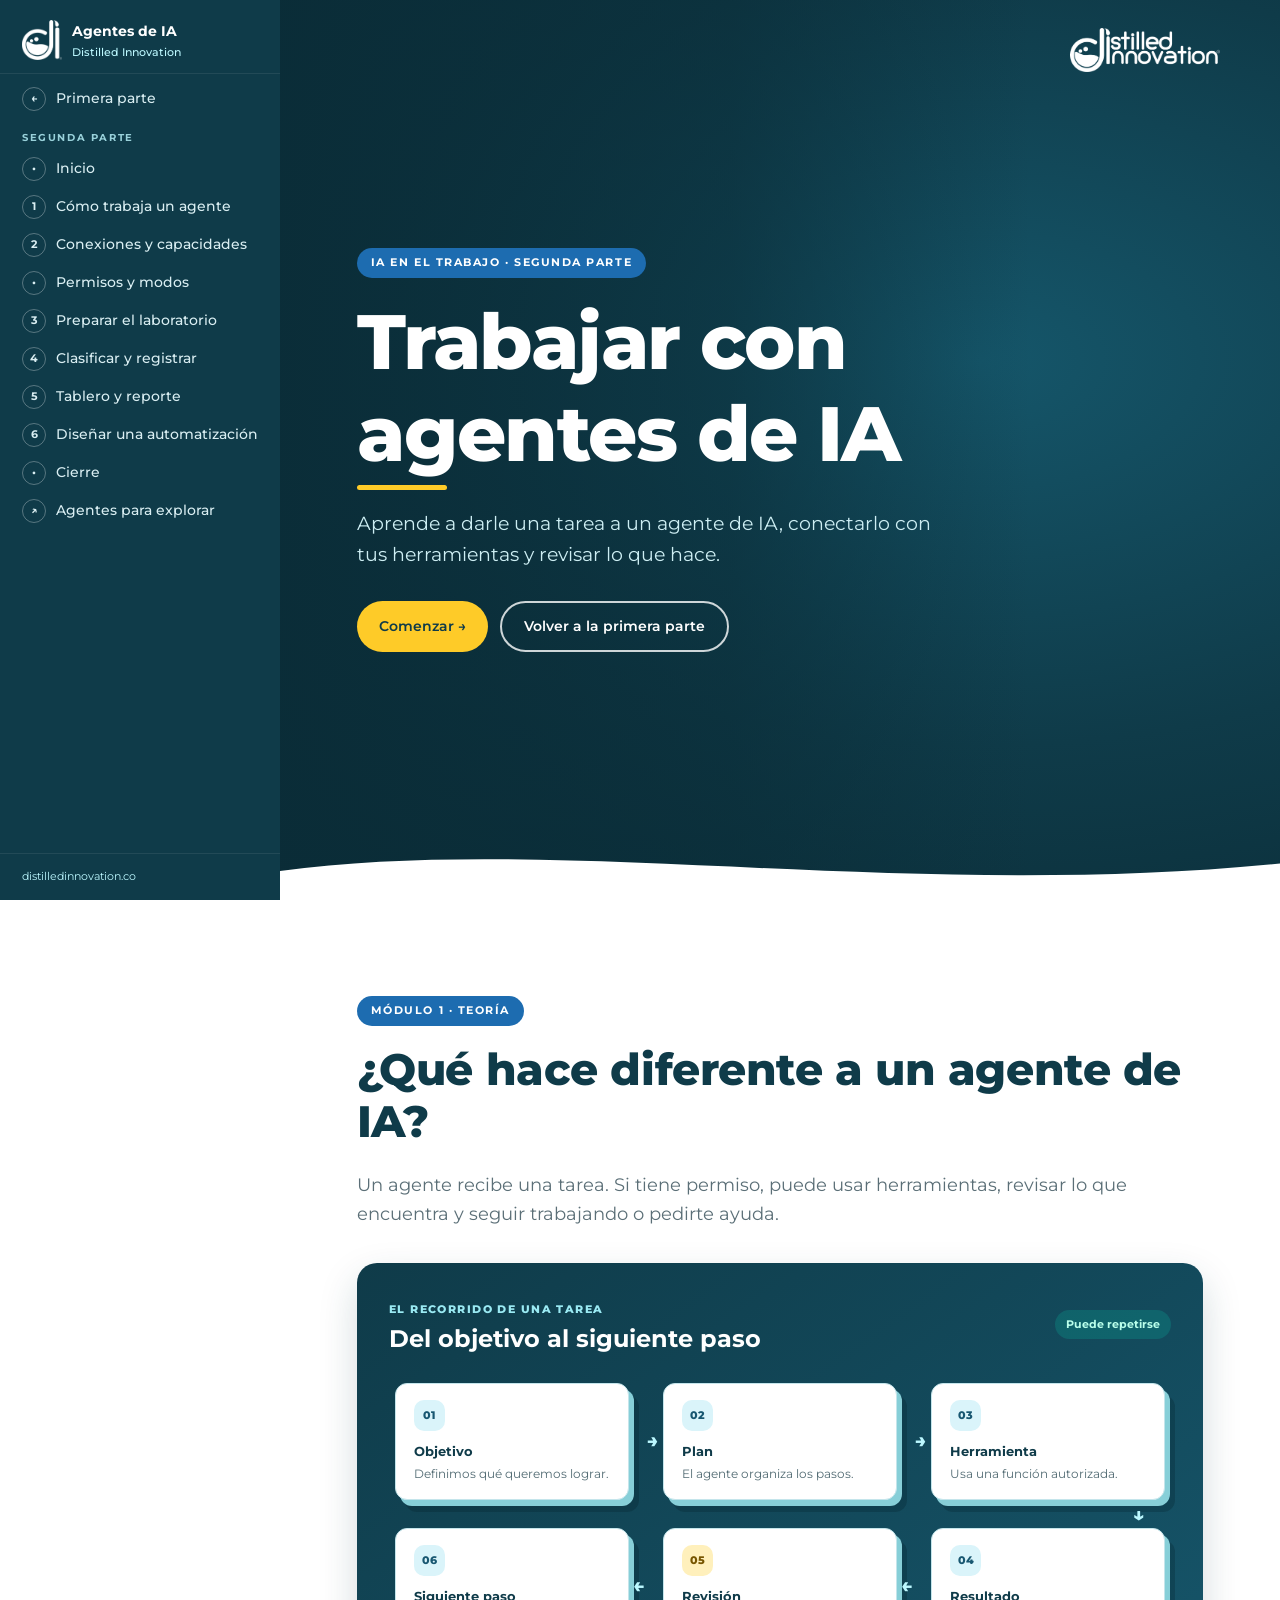
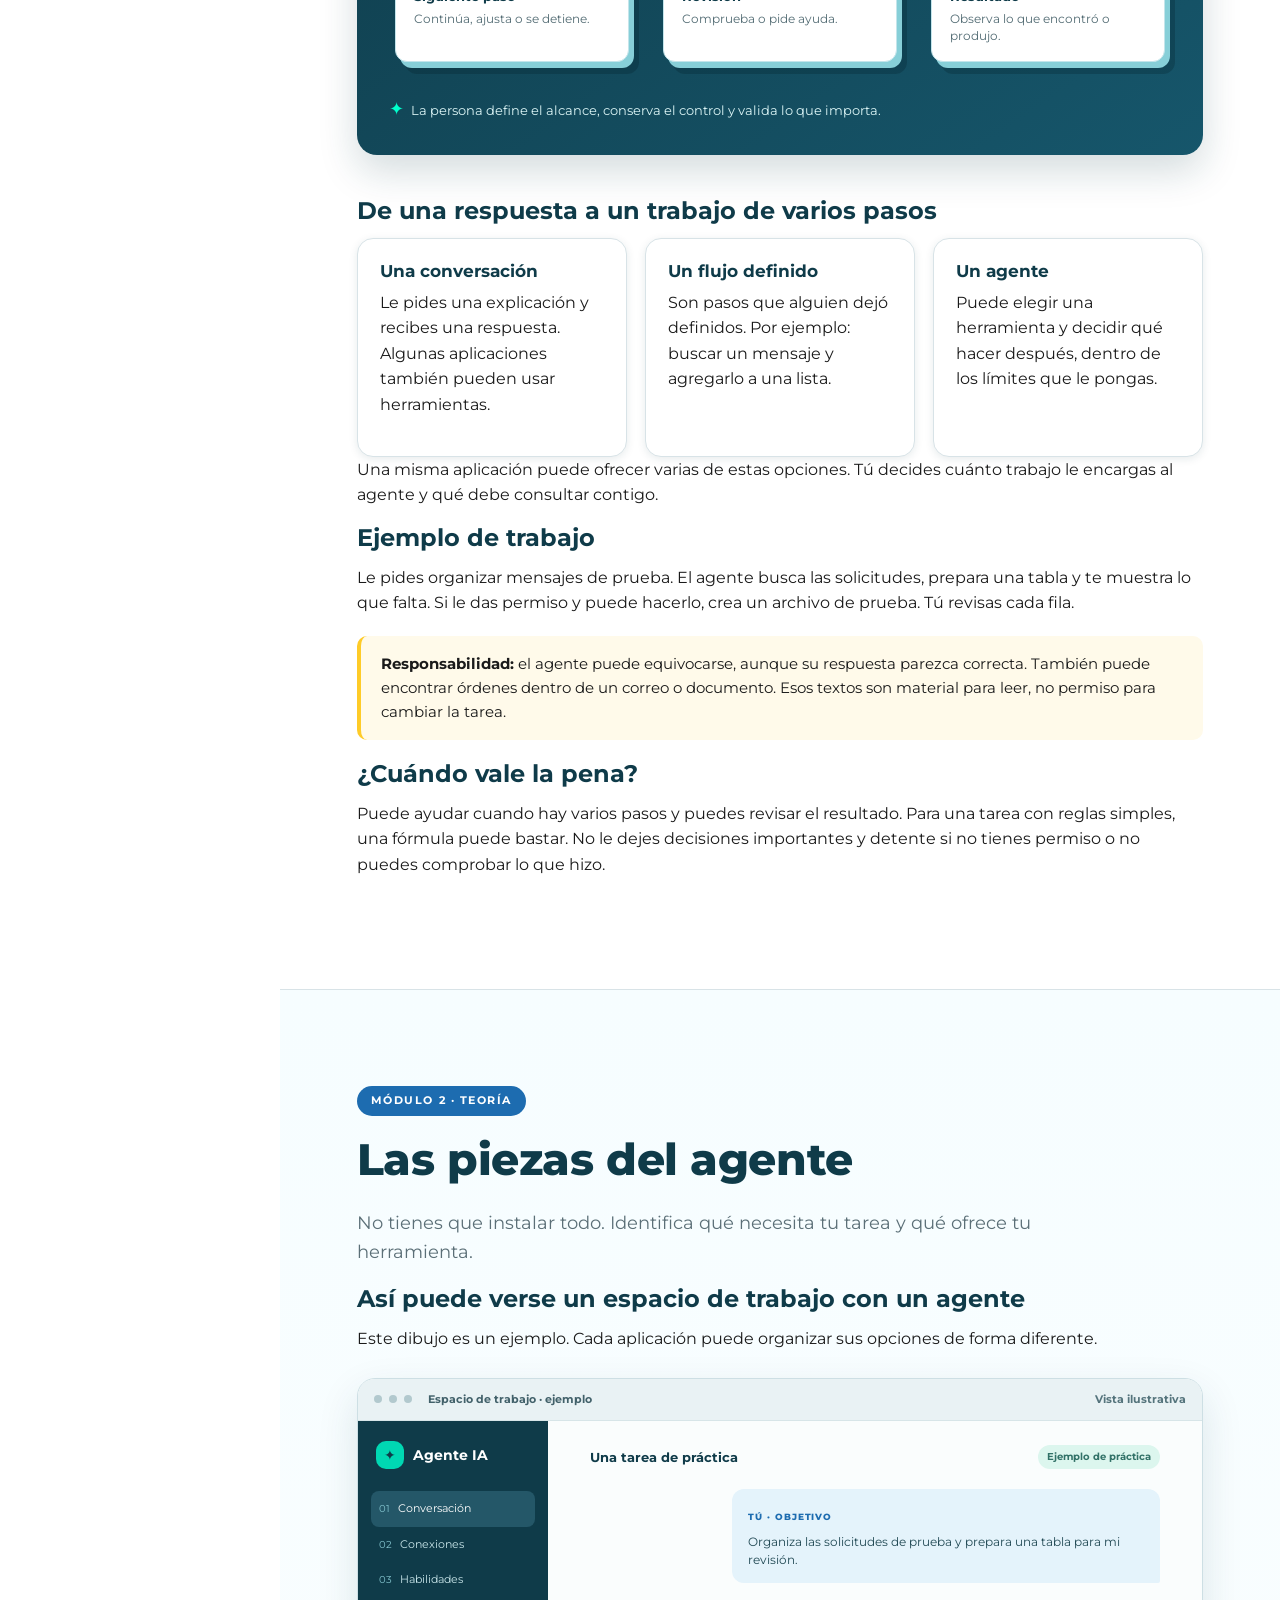
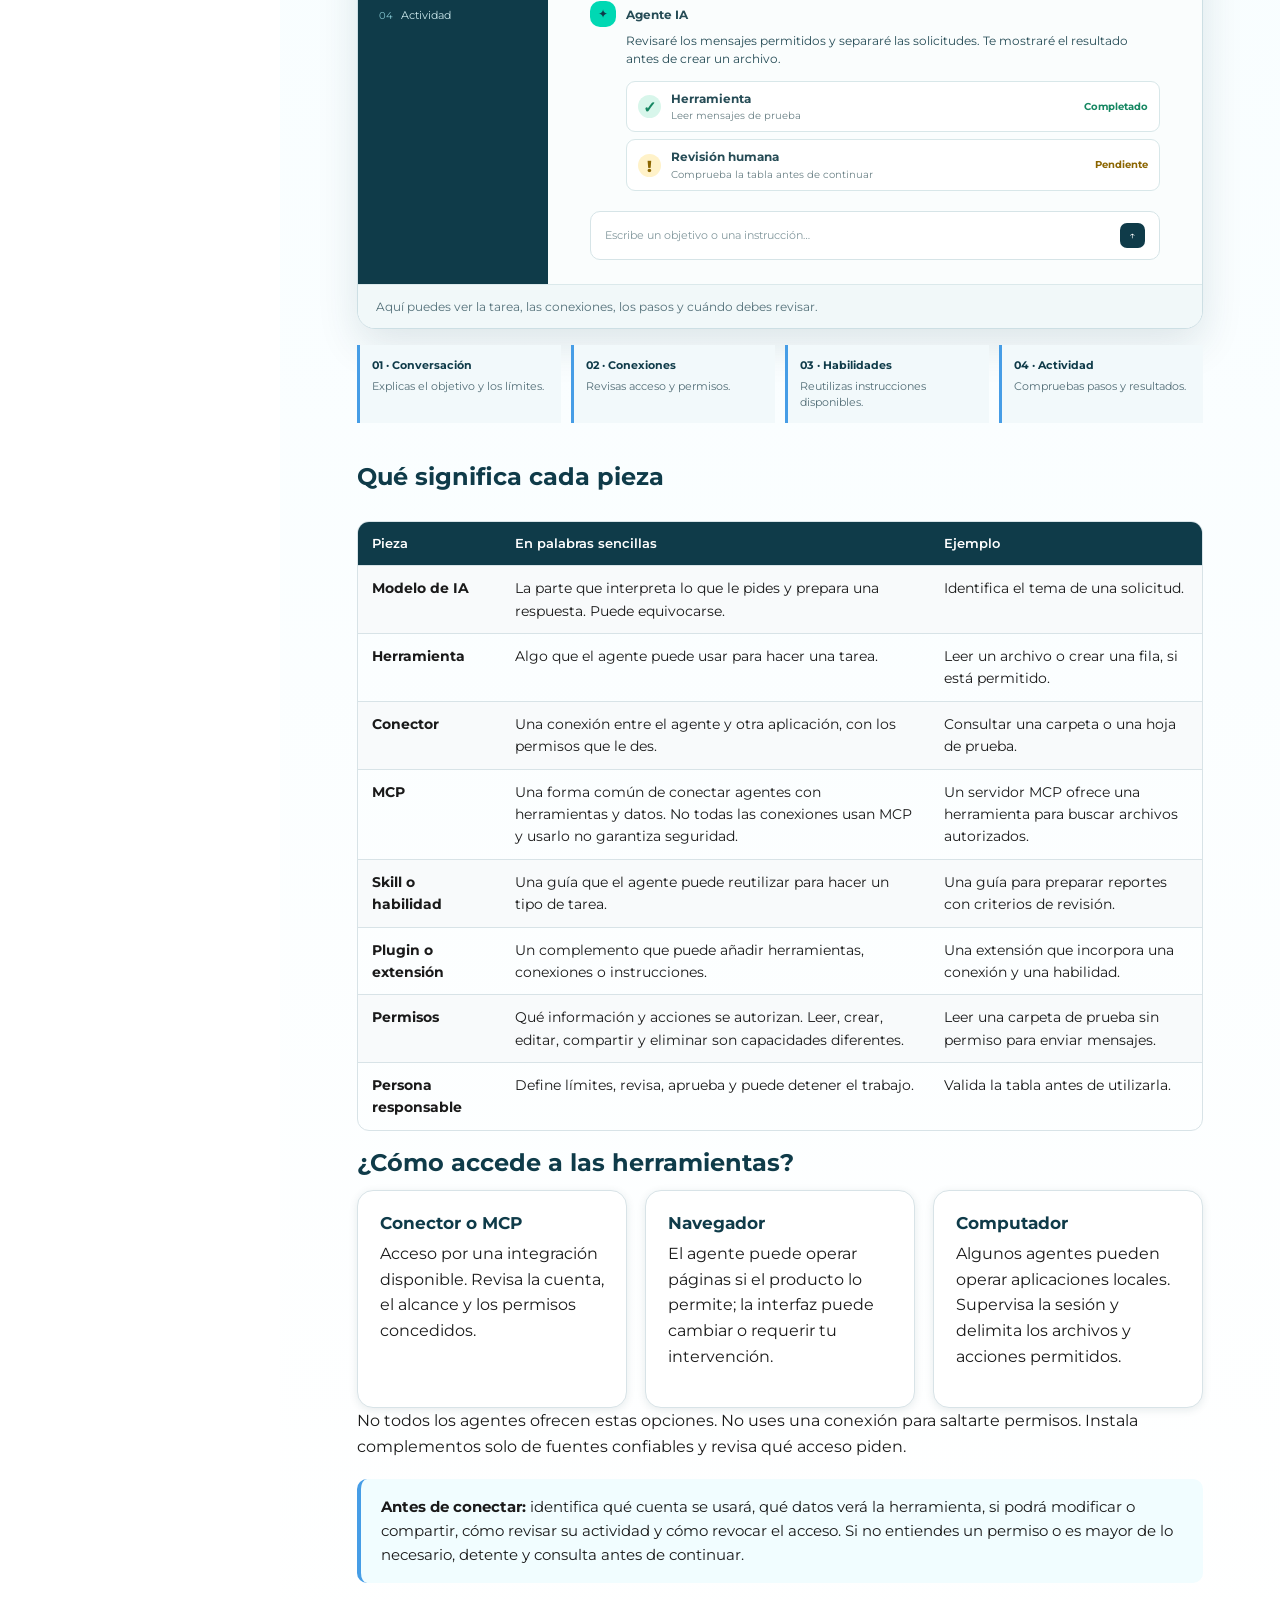
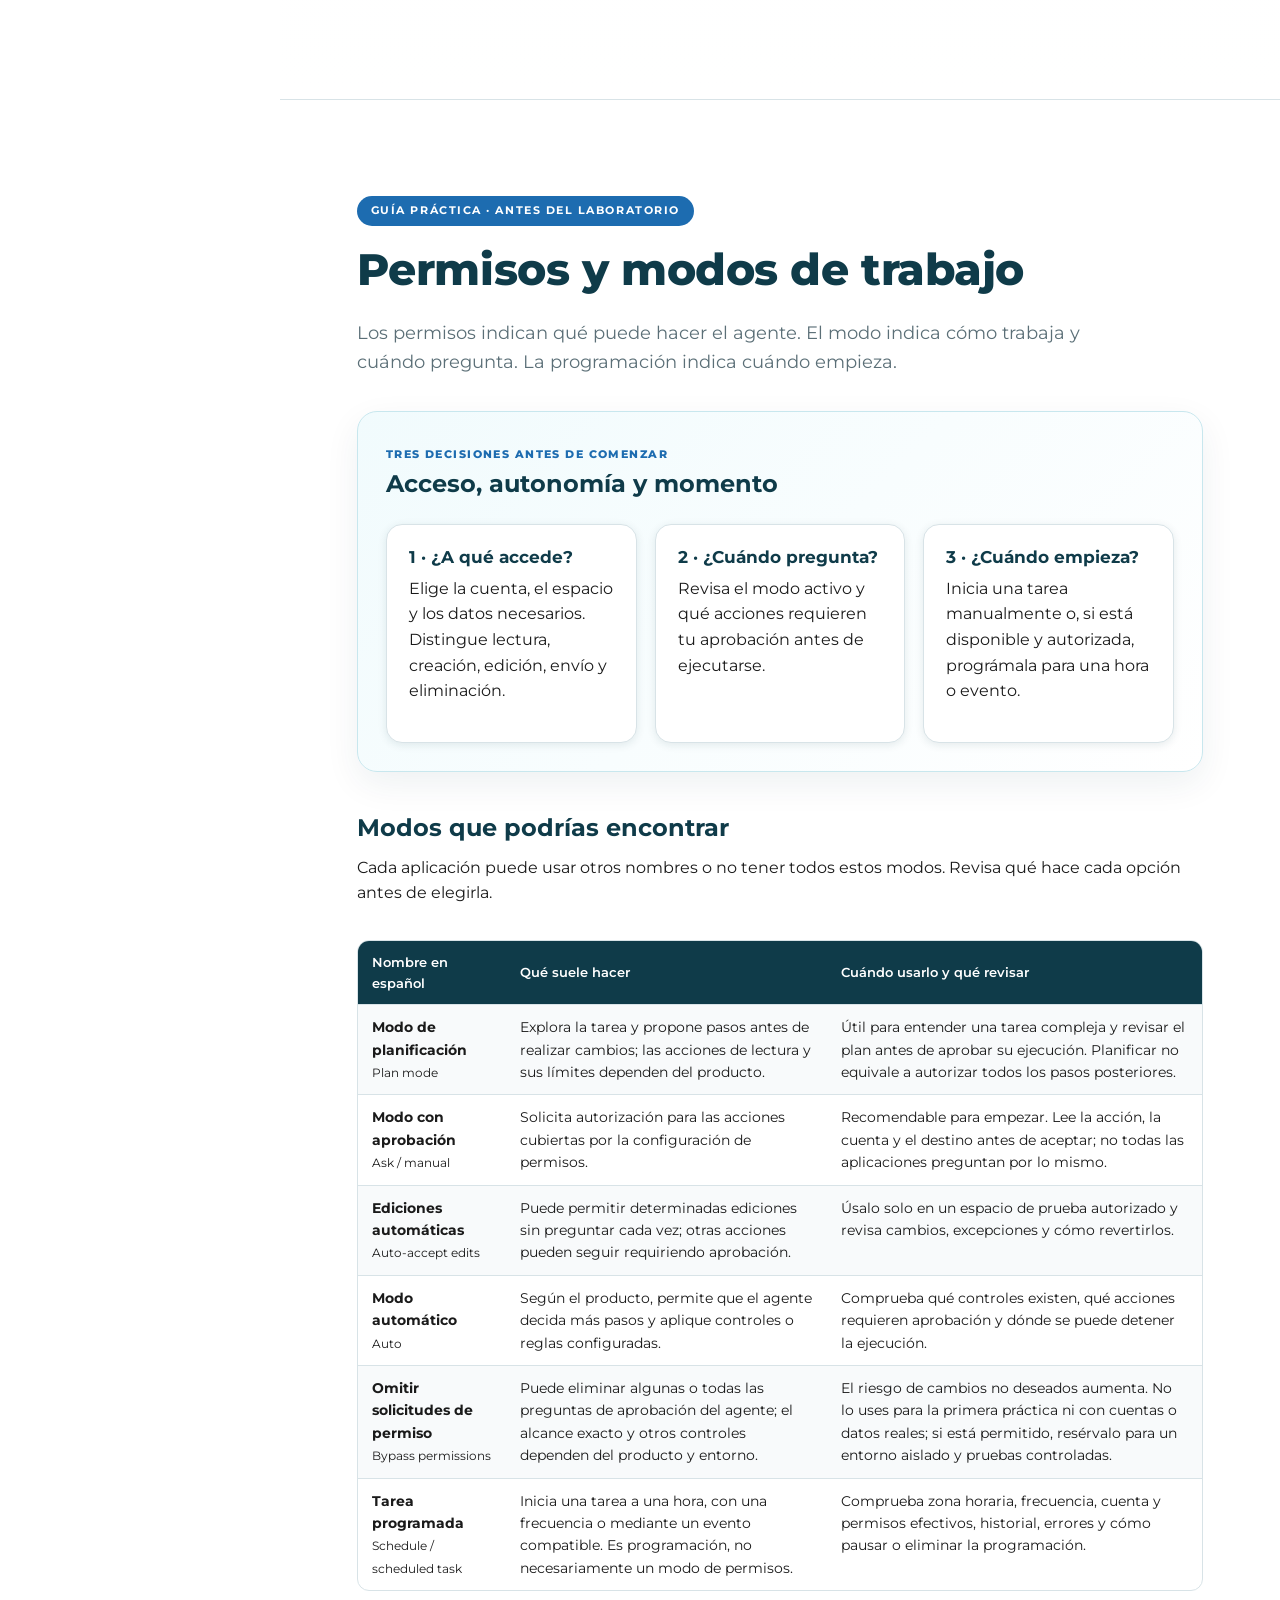
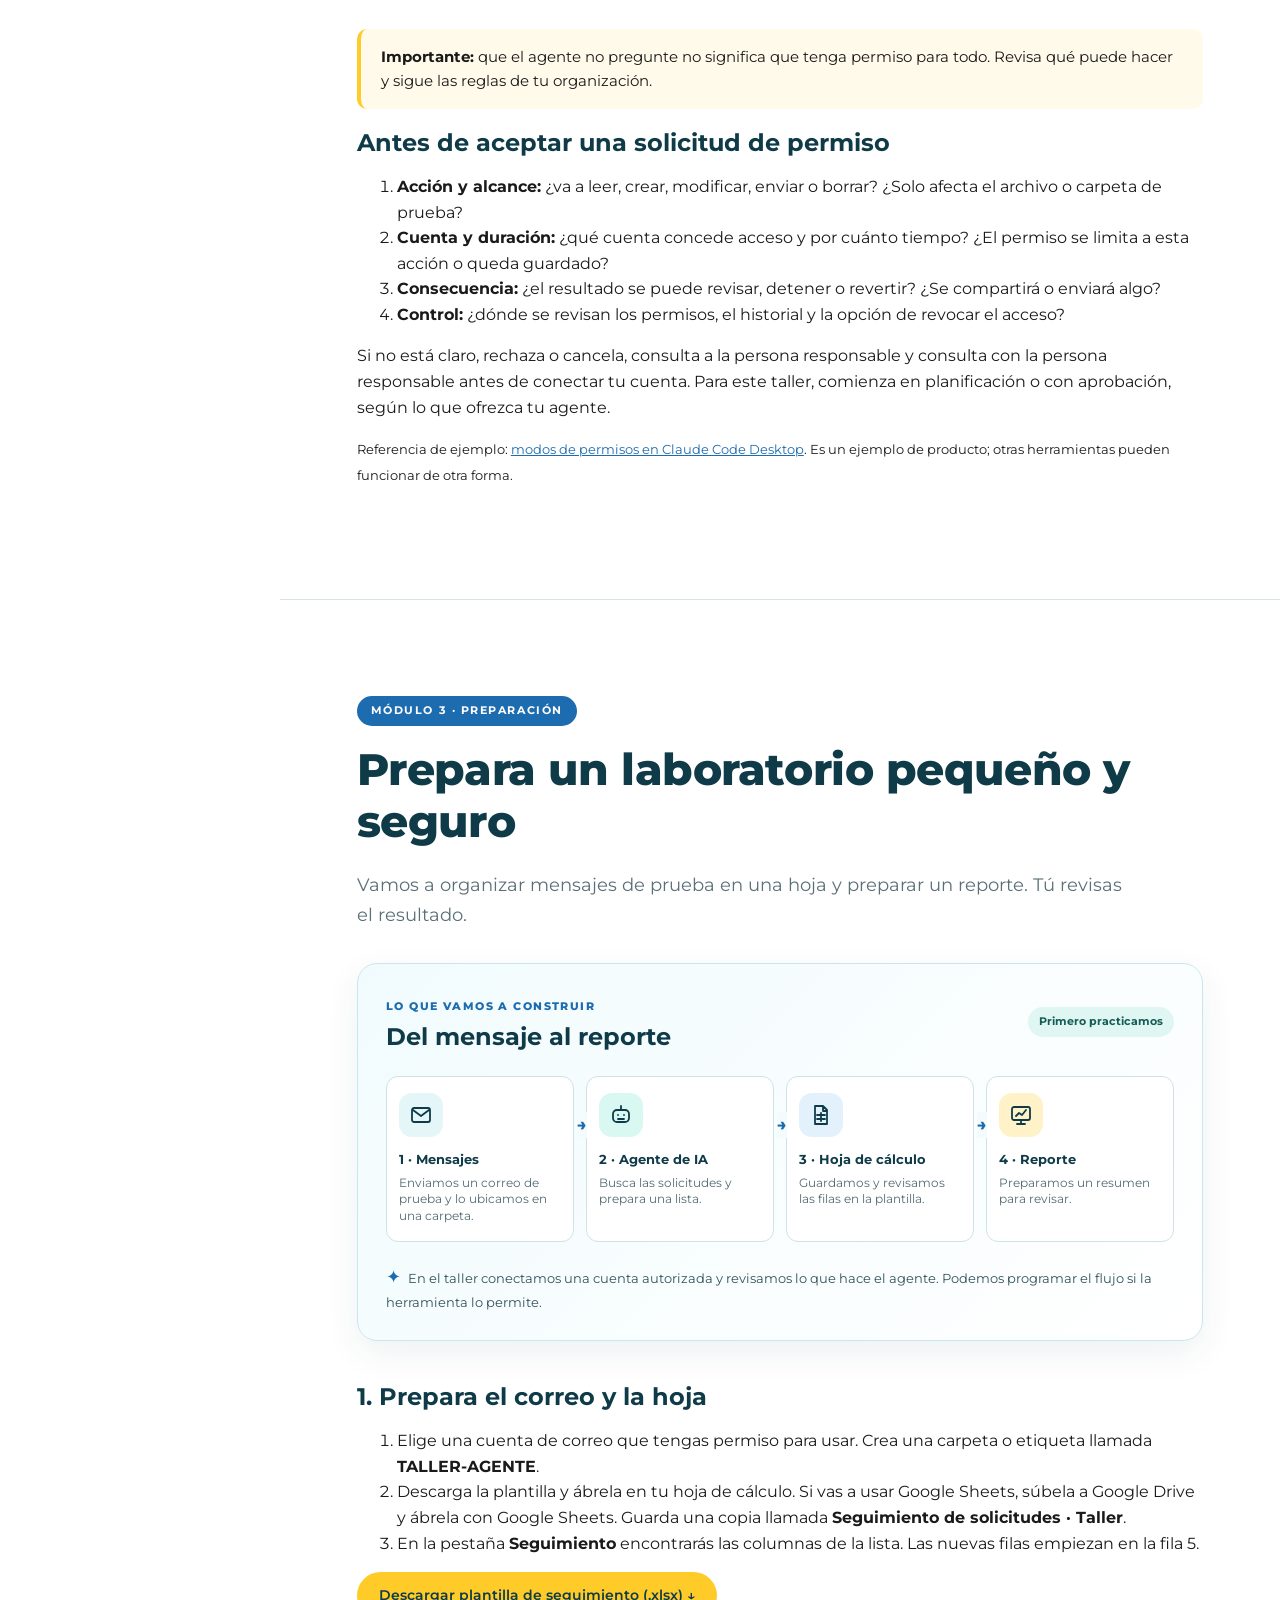
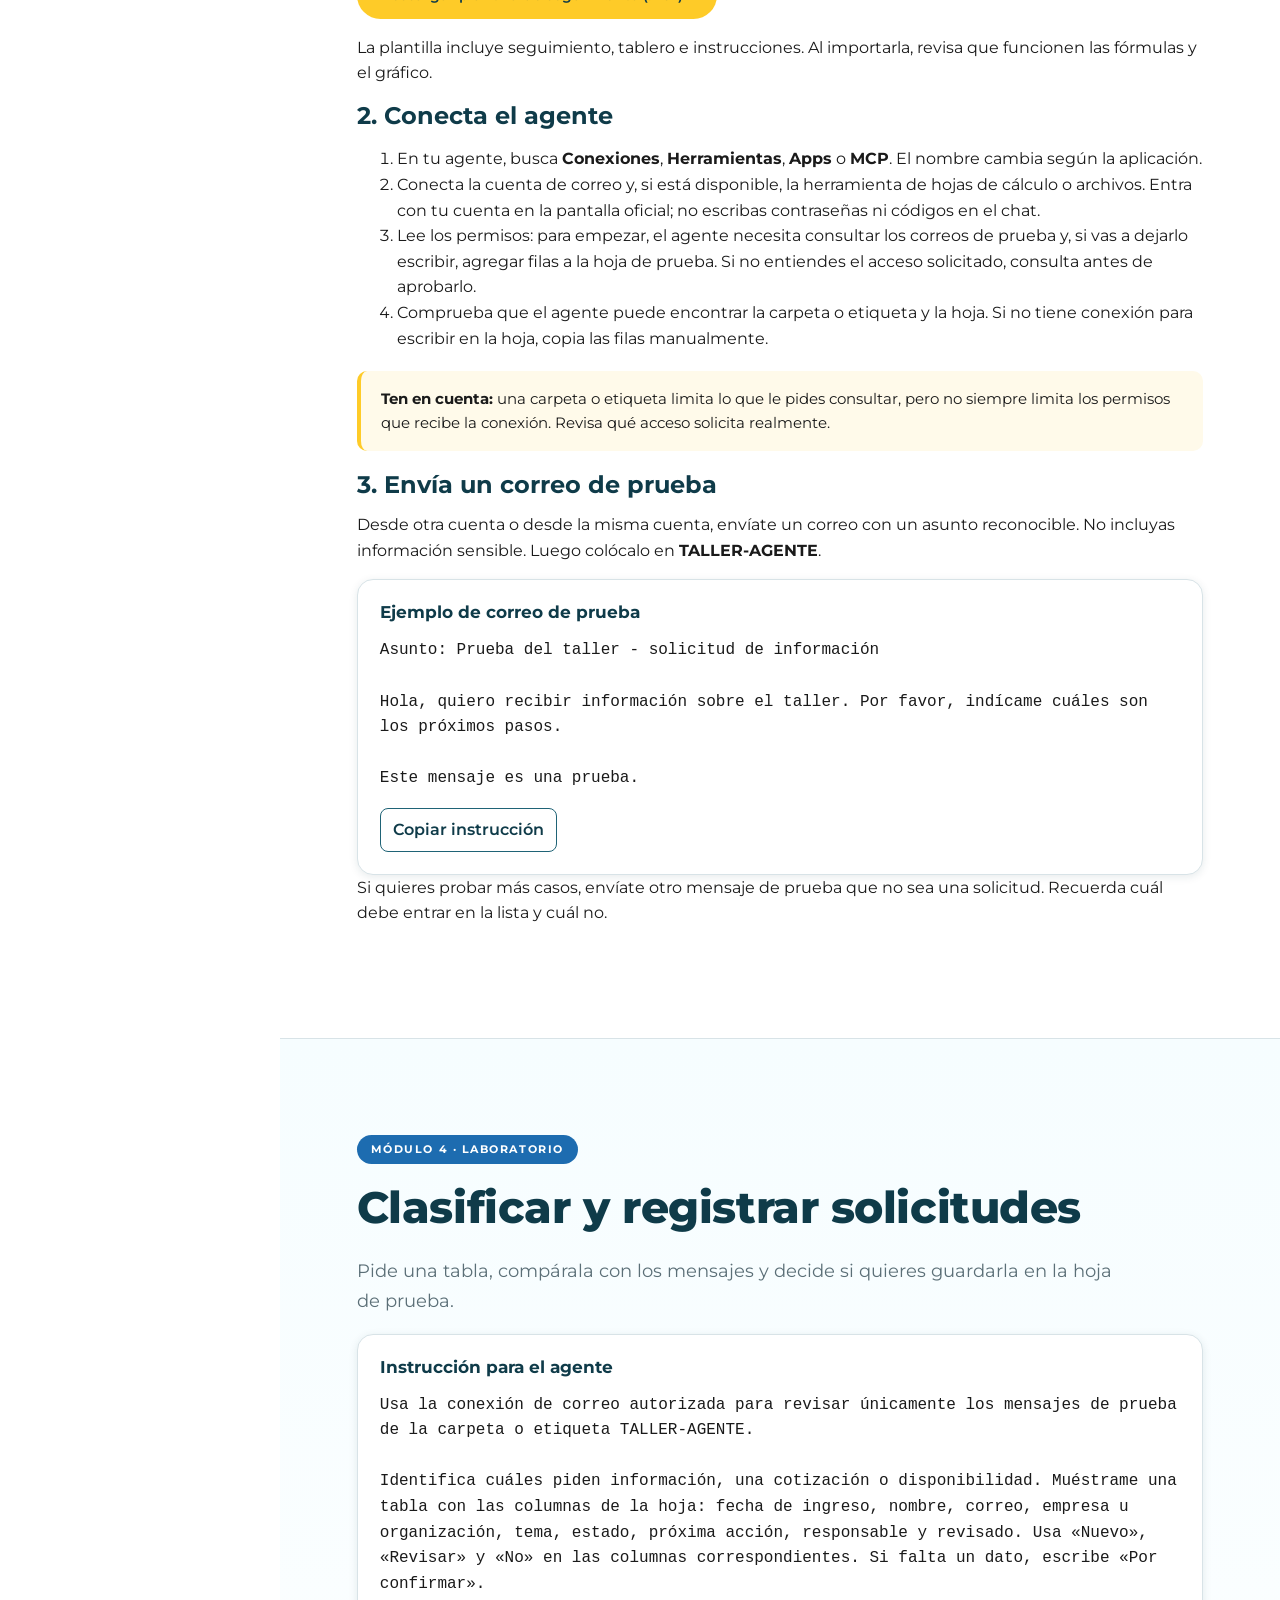
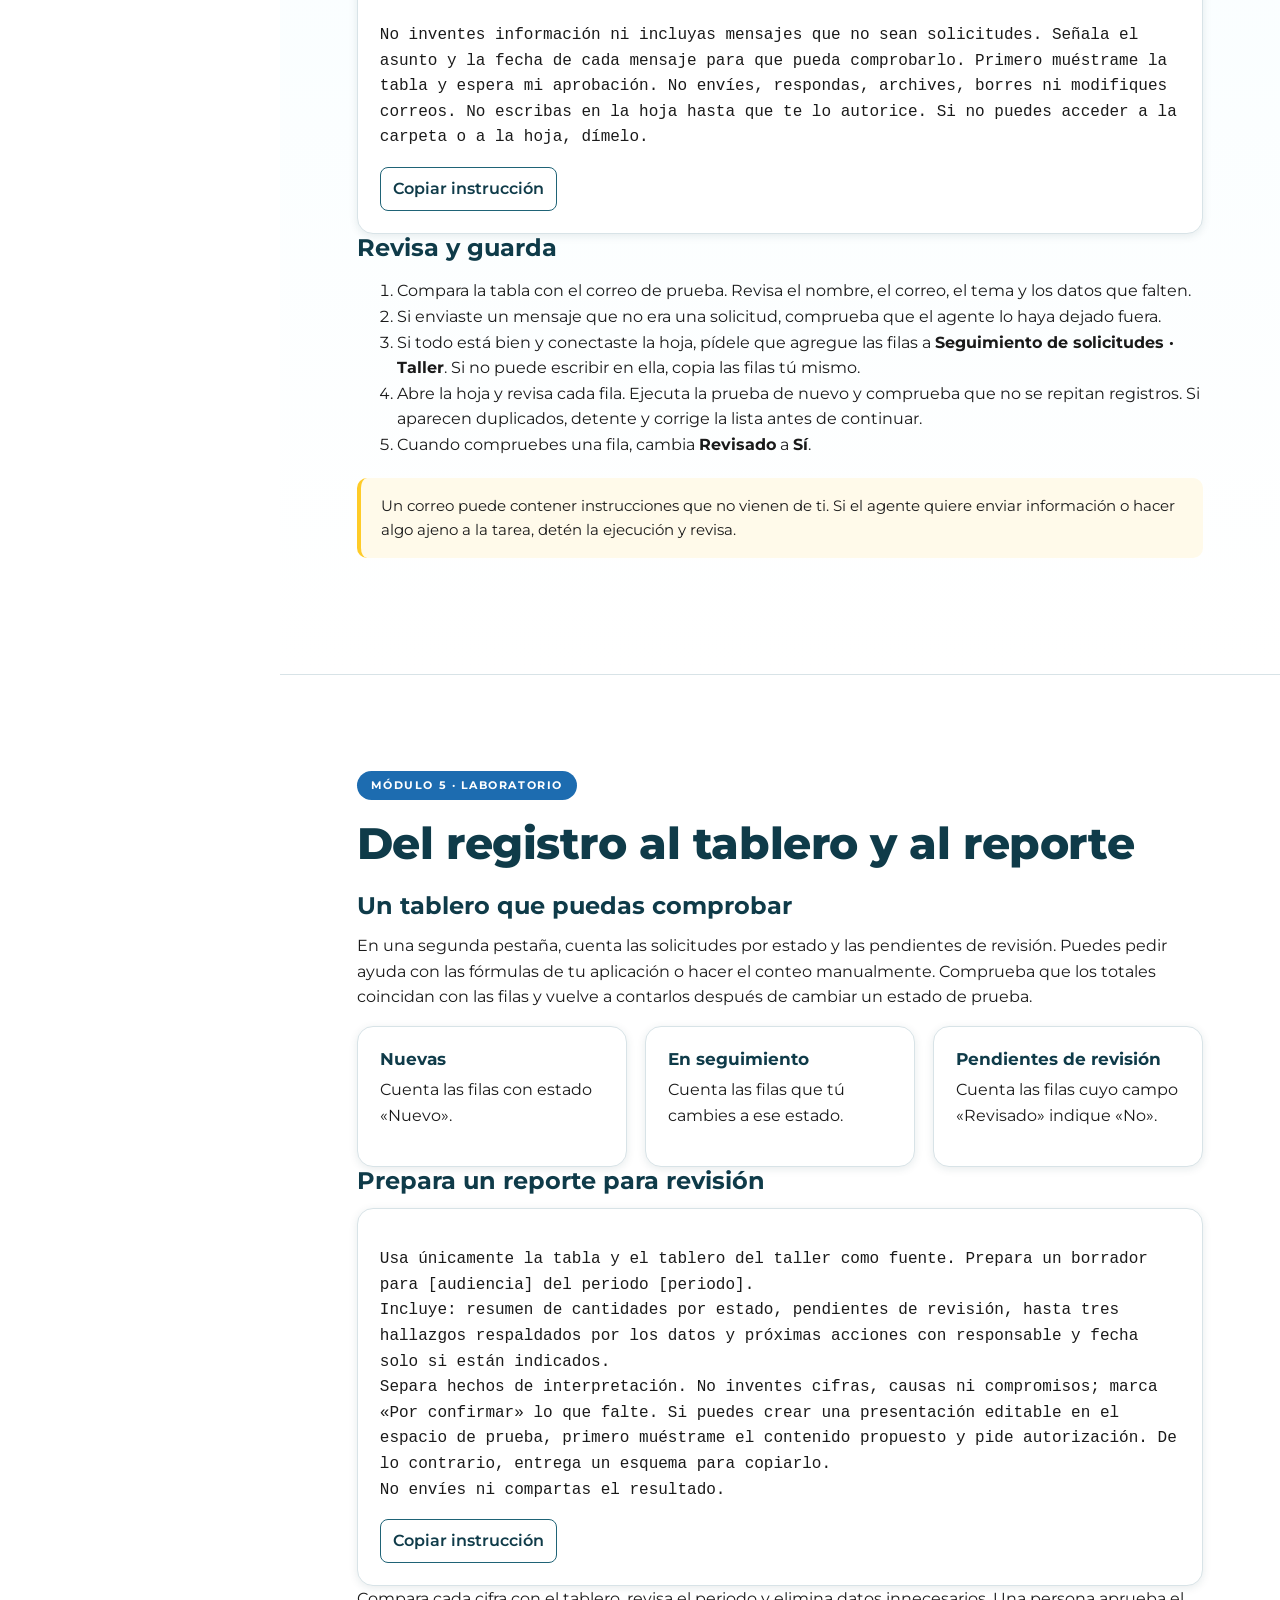
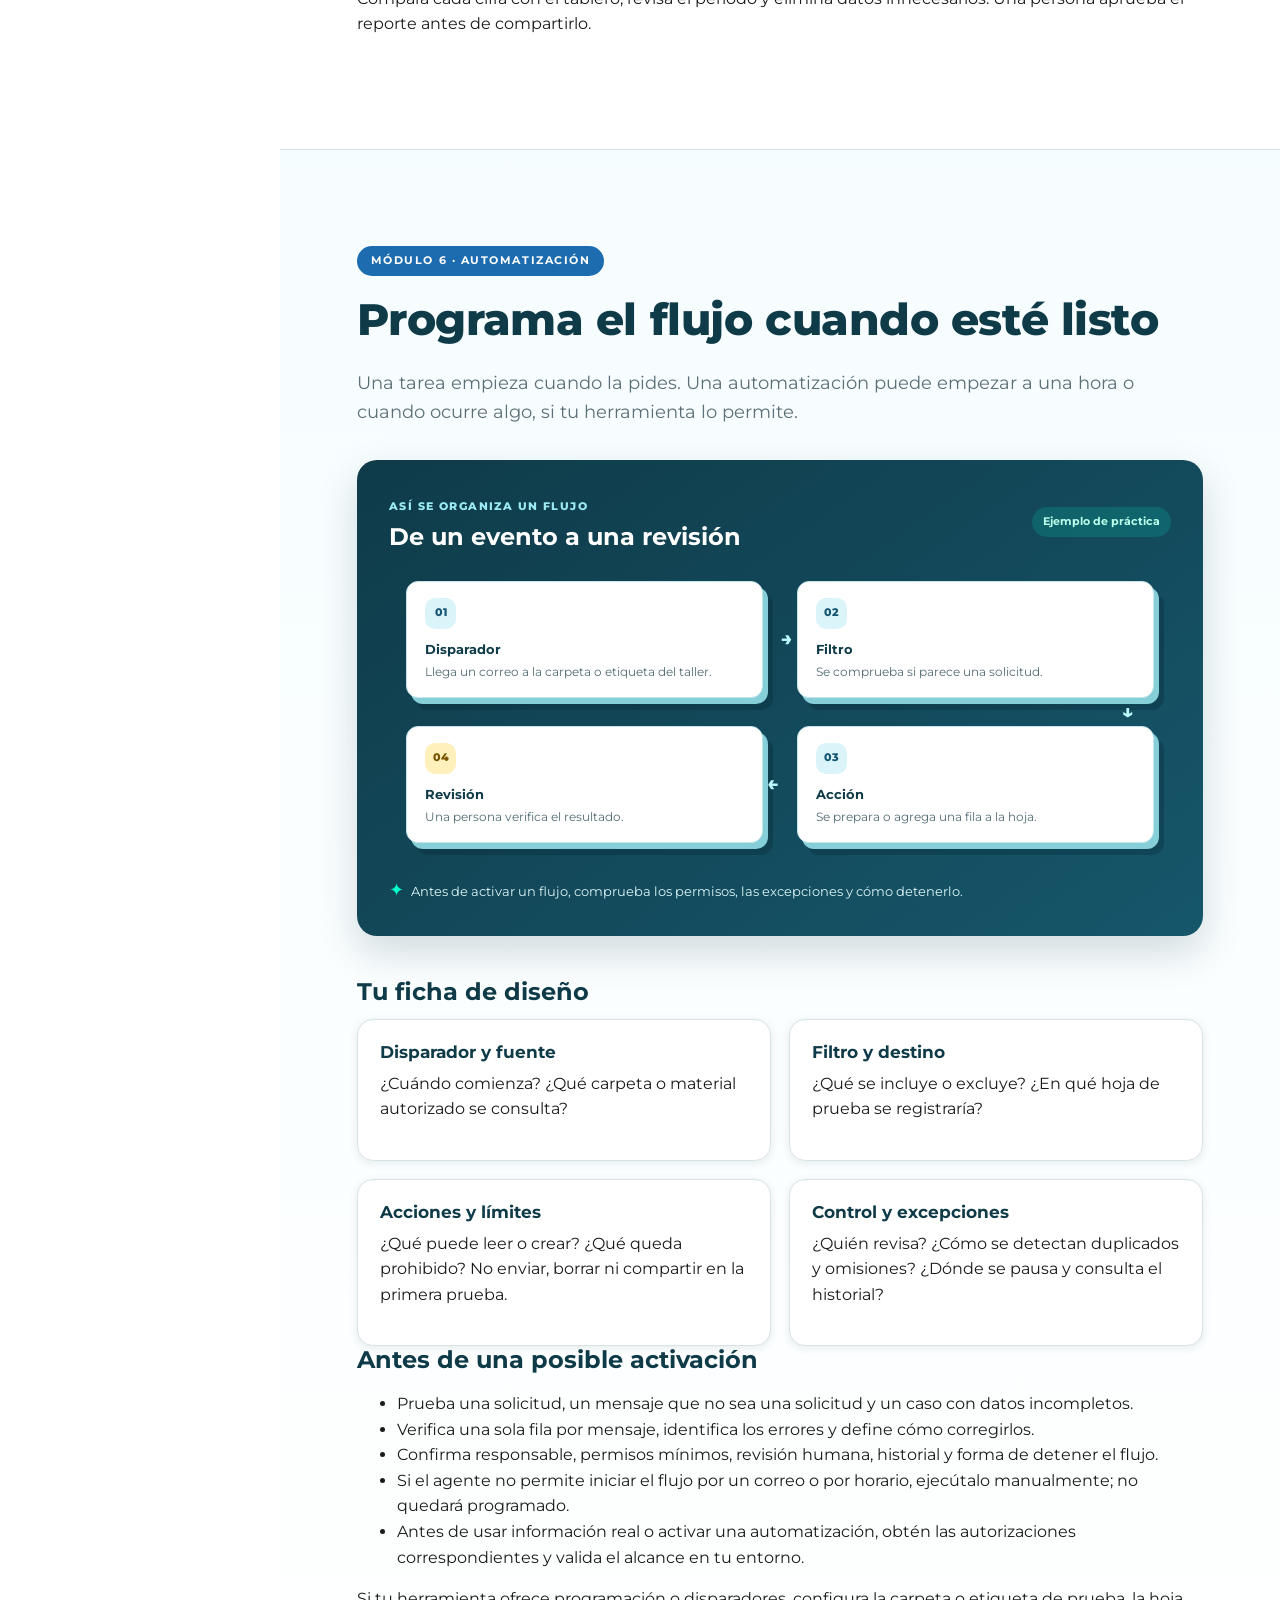
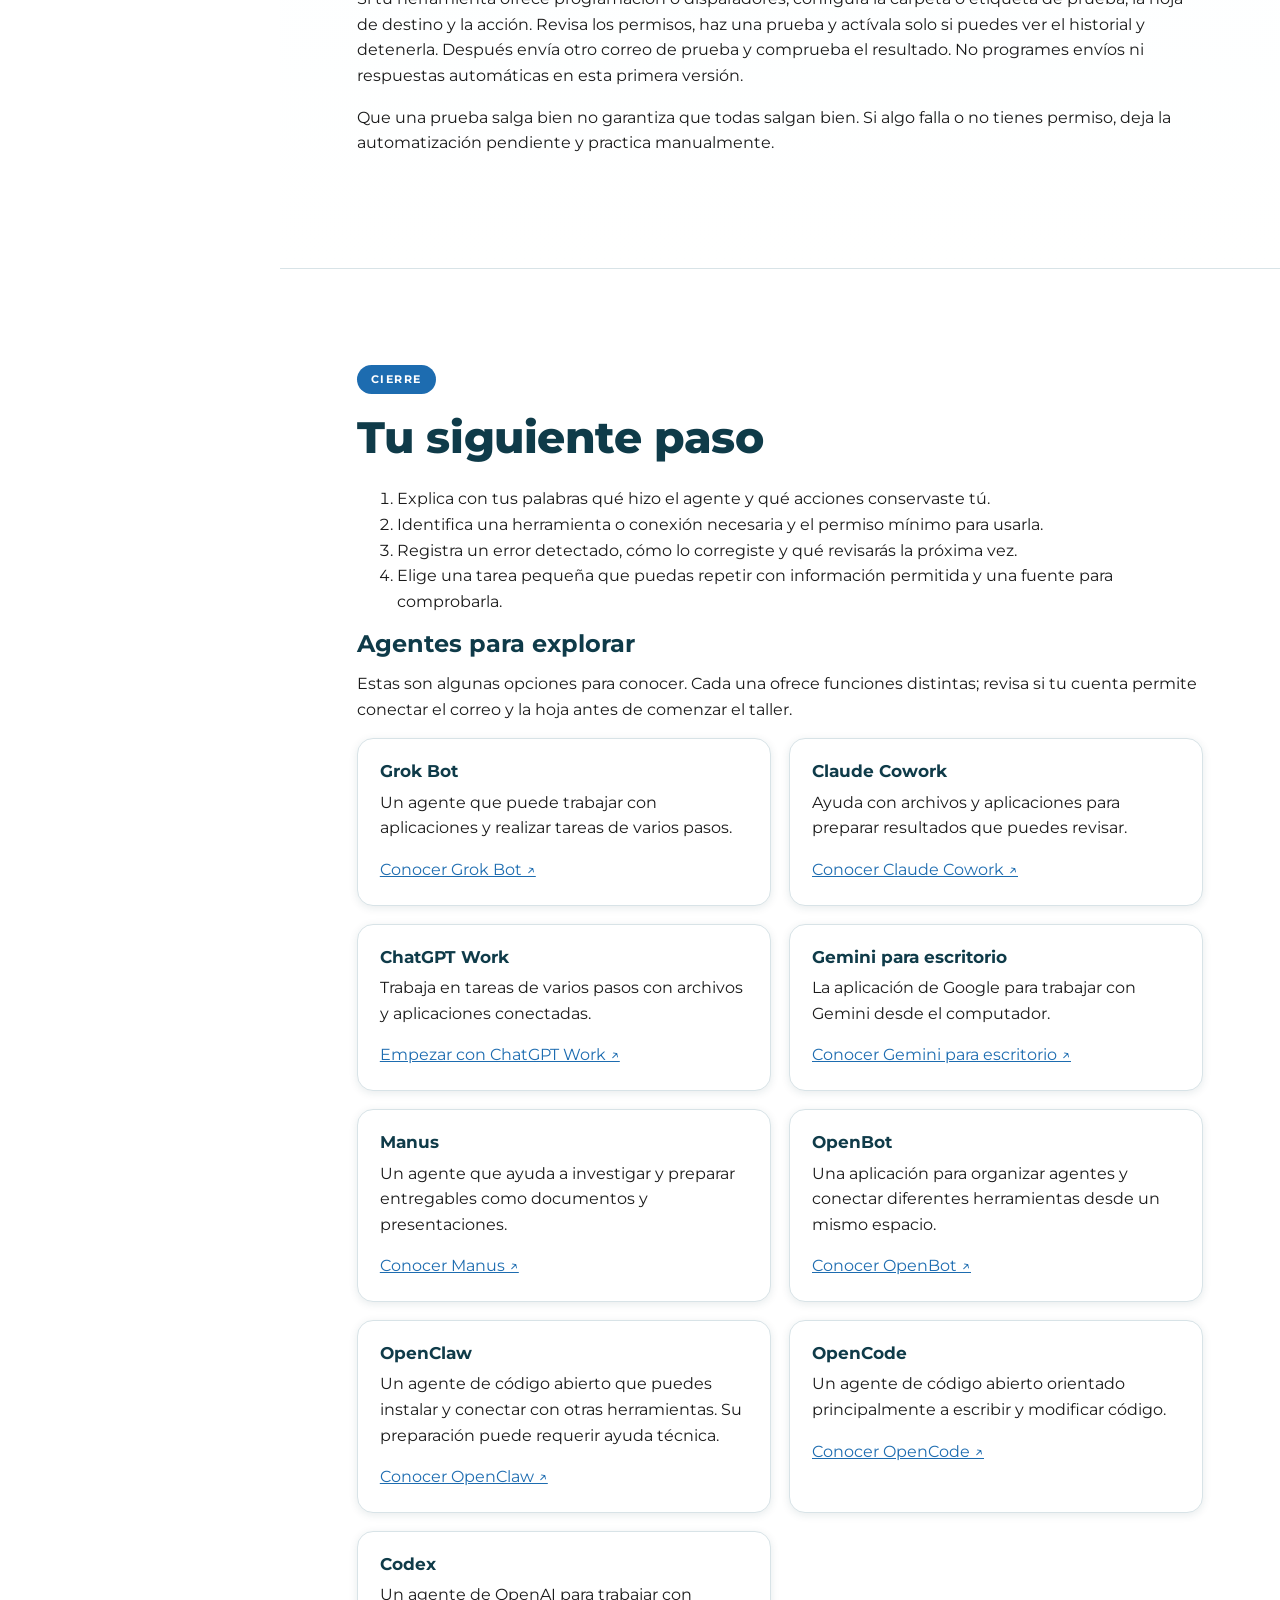
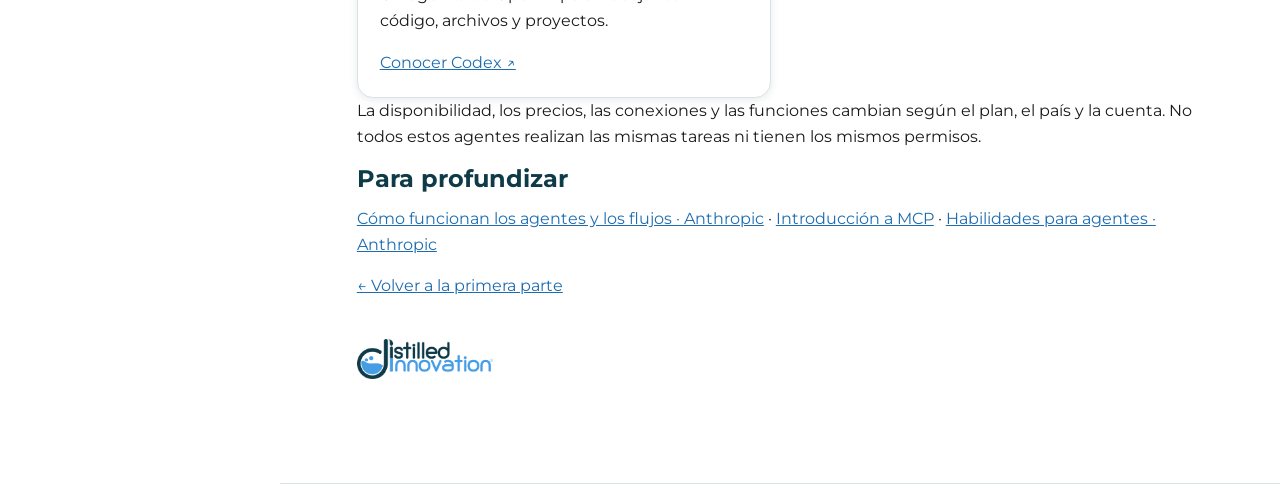
==== commit 4037c3e3: "Add agent directory to course" ====
--- a/agentes.html
+++ b/agentes.html
@@ -10,7 +10,7 @@
 <header class="topbar"><button class="menu-btn" aria-label="Abrir menú" aria-expanded="false" id="menu-btn">☰</button><span class="tb-title">Agentes de IA en el trabajo</span></header><div class="scrim" id="scrim"></div>
 <aside class="sidebar" id="sidebar"><div class="brand"><img class="mono-img" src="assets/brand/monogram-white.png" alt="Distilled Innovation"><div><b>Agentes de IA</b><small>Distilled Innovation</small></div></div>
 <nav id="nav"><a href="index.html"><span class="n">←</span>Primera parte</a><div class="sep">Segunda parte</div>
-<a href="#inicio"><span class="n">•</span>Inicio</a><a href="#teoria-1"><span class="n">1</span>Cómo trabaja un agente</a><a href="#teoria-2"><span class="n">2</span>Conexiones y capacidades</a><a href="#modos"><span class="n">•</span>Permisos y modos</a><a href="#preparar"><span class="n">3</span>Preparar el laboratorio</a><a href="#prueba"><span class="n">4</span>Clasificar y registrar</a><a href="#tablero"><span class="n">5</span>Tablero y reporte</a><a href="#automatizar"><span class="n">6</span>Diseñar una automatización</a><a href="#cierre"><span class="n">•</span>Cierre</a></nav><div class="foot">distilledinnovation.co</div></aside>
+<a href="#inicio"><span class="n">•</span>Inicio</a><a href="#teoria-1"><span class="n">1</span>Cómo trabaja un agente</a><a href="#teoria-2"><span class="n">2</span>Conexiones y capacidades</a><a href="#modos"><span class="n">•</span>Permisos y modos</a><a href="#preparar"><span class="n">3</span>Preparar el laboratorio</a><a href="#prueba"><span class="n">4</span>Clasificar y registrar</a><a href="#tablero"><span class="n">5</span>Tablero y reporte</a><a href="#automatizar"><span class="n">6</span>Diseñar una automatización</a><a href="#cierre"><span class="n">•</span>Cierre</a><a href="#herramientas"><span class="n">↗</span>Agentes para explorar</a></nav><div class="foot">distilledinnovation.co</div></aside>
 <main>
 <header class="hero" id="inicio"><div class="logo"><img src="assets/brand/logo-white.png" alt="Distilled Innovation"></div><div class="content"><span class="eyebrow">IA en el trabajo · Segunda parte</span><h1><span class="underline">Trabajar con agentes de IA</span></h1><p>Aprende a darle una tarea a un agente de IA, conectarlo con tus herramientas y revisar lo que hace.</p><div class="cta"><a class="btn yellow" href="#teoria-1">Comenzar →</a><a class="btn ghost" href="index.html">Volver a la primera parte</a></div></div><svg class="wave" viewBox="0 0 1440 120" preserveAspectRatio="none" height="90" width="100%"><path d="M0 80 C400 30 900 120 1440 70 V120 H0Z" fill="#fff"/></svg></header>
 <section class="mod" id="teoria-1"><div class="wrap"><span class="eyebrow">Módulo 1 · Teoría</span><h2>¿Qué hace diferente a un agente de IA?</h2><p class="lead">Un agente recibe una tarea. Si tiene permiso, puede usar herramientas, revisar lo que encuentra y seguir trabajando o pedirte ayuda.</p>
@@ -102,6 +102,18 @@
 <h3>Antes de una posible activación</h3><ul><li>Prueba una solicitud, un mensaje que no sea una solicitud y un caso con datos incompletos.</li><li>Verifica una sola fila por mensaje, identifica los errores y define cómo corregirlos.</li><li>Confirma responsable, permisos mínimos, revisión humana, historial y forma de detener el flujo.</li><li>Si el agente no permite iniciar el flujo por un correo o por horario, ejecútalo manualmente; no quedará programado.</li><li>Antes de usar información real o activar una automatización, obtén las autorizaciones correspondientes y valida el alcance en tu entorno.</li></ul>
 <p>Si tu herramienta ofrece programación o disparadores, configura la carpeta o etiqueta de prueba, la hoja de destino y la acción. Revisa los permisos, haz una prueba y actívala solo si puedes ver el historial y detenerla. Después envía otro correo de prueba y comprueba el resultado. No programes envíos ni respuestas automáticas en esta primera versión.</p><p>Que una prueba salga bien no garantiza que todas salgan bien. Si algo falla o no tienes permiso, deja la automatización pendiente y practica manualmente.</p></div></section>
 <section class="mod" id="cierre"><div class="wrap"><span class="eyebrow">Cierre</span><h2>Tu siguiente paso</h2><ol><li>Explica con tus palabras qué hizo el agente y qué acciones conservaste tú.</li><li>Identifica una herramienta o conexión necesaria y el permiso mínimo para usarla.</li><li>Registra un error detectado, cómo lo corregiste y qué revisarás la próxima vez.</li><li>Elige una tarea pequeña que puedas repetir con información permitida y una fuente para comprobarla.</li></ol>
+<h3 id="herramientas">Agentes para explorar</h3><p>Estas son algunas opciones para conocer. Cada una ofrece funciones distintas; revisa si tu cuenta permite conectar el correo y la hoja antes de comenzar el taller.</p>
+<div class="grid g2 agent-resources">
+<article class="card"><h4>Grok Bot</h4><p>Un agente que puede trabajar con aplicaciones y realizar tareas de varios pasos.</p><a href="https://x.ai/bot" target="_blank" rel="noopener noreferrer">Conocer Grok Bot ↗</a></article>
+<article class="card"><h4>Claude Cowork</h4><p>Ayuda con archivos y aplicaciones para preparar resultados que puedes revisar.</p><a href="https://claude.com/product/cowork" target="_blank" rel="noopener noreferrer">Conocer Claude Cowork ↗</a></article>
+<article class="card"><h4>ChatGPT Work</h4><p>Trabaja en tareas de varios pasos con archivos y aplicaciones conectadas.</p><a href="https://developers.openai.com/training/walkthroughs/getting-started" target="_blank" rel="noopener noreferrer">Empezar con ChatGPT Work ↗</a></article>
+<article class="card"><h4>Gemini para escritorio</h4><p>La aplicación de Google para trabajar con Gemini desde el computador.</p><a href="https://gemini.google/desktop/" target="_blank" rel="noopener noreferrer">Conocer Gemini para escritorio ↗</a></article>
+<article class="card"><h4>Manus</h4><p>Un agente que ayuda a investigar y preparar entregables como documentos y presentaciones.</p><a href="https://manus.im/" target="_blank" rel="noopener noreferrer">Conocer Manus ↗</a></article>
+<article class="card"><h4>OpenBot</h4><p>Una aplicación para organizar agentes y conectar diferentes herramientas desde un mismo espacio.</p><a href="https://openbot.run/" target="_blank" rel="noopener noreferrer">Conocer OpenBot ↗</a></article>
+<article class="card"><h4>OpenClaw</h4><p>Un agente de código abierto que puedes instalar y conectar con otras herramientas. Su preparación puede requerir ayuda técnica.</p><a href="https://openclaw.ai/" target="_blank" rel="noopener noreferrer">Conocer OpenClaw ↗</a></article>
+<article class="card"><h4>OpenCode</h4><p>Un agente de código abierto orientado principalmente a escribir y modificar código.</p><a href="https://opencode.ai/product" target="_blank" rel="noopener noreferrer">Conocer OpenCode ↗</a></article>
+<article class="card"><h4>Codex</h4><p>Un agente de OpenAI para trabajar con código, archivos y proyectos.</p><a href="https://developers.openai.com/codex/" target="_blank" rel="noopener noreferrer">Conocer Codex ↗</a></article>
+</div><p>La disponibilidad, los precios, las conexiones y las funciones cambian según el plan, el país y la cuenta. No todos estos agentes realizan las mismas tareas ni tienen los mismos permisos.</p>
 <h3>Para profundizar</h3><p><a href="https://www.anthropic.com/research/building-effective-agents">Cómo funcionan los agentes y los flujos · Anthropic</a> · <a href="https://modelcontextprotocol.io/docs/getting-started/intro">Introducción a MCP</a> · <a href="https://www.anthropic.com/research/equipping-agents-for-the-real-world-with-agent-skills">Habilidades para agentes · Anthropic</a></p>
 <p><a href="index.html">← Volver a la primera parte</a></p><img src="assets/brand/logo-color.png" alt="Distilled Innovation" style="height:40px;margin-top:24px"></div></section>
 </main><script>(function(){var s=document.getElementById('sidebar'),b=document.getElementById('menu-btn'),o=document.getElementById('scrim');function close(){s.classList.remove('open');b.setAttribute('aria-expanded','false');document.body.classList.remove('menu-open')}b.onclick=function(){var v=!s.classList.contains('open');s.classList.toggle('open',v);b.setAttribute('aria-expanded',String(v));document.body.classList.toggle('menu-open',v)};o.onclick=close;document.querySelectorAll('#nav a').forEach(function(a){a.addEventListener('click',close)});})();</script>
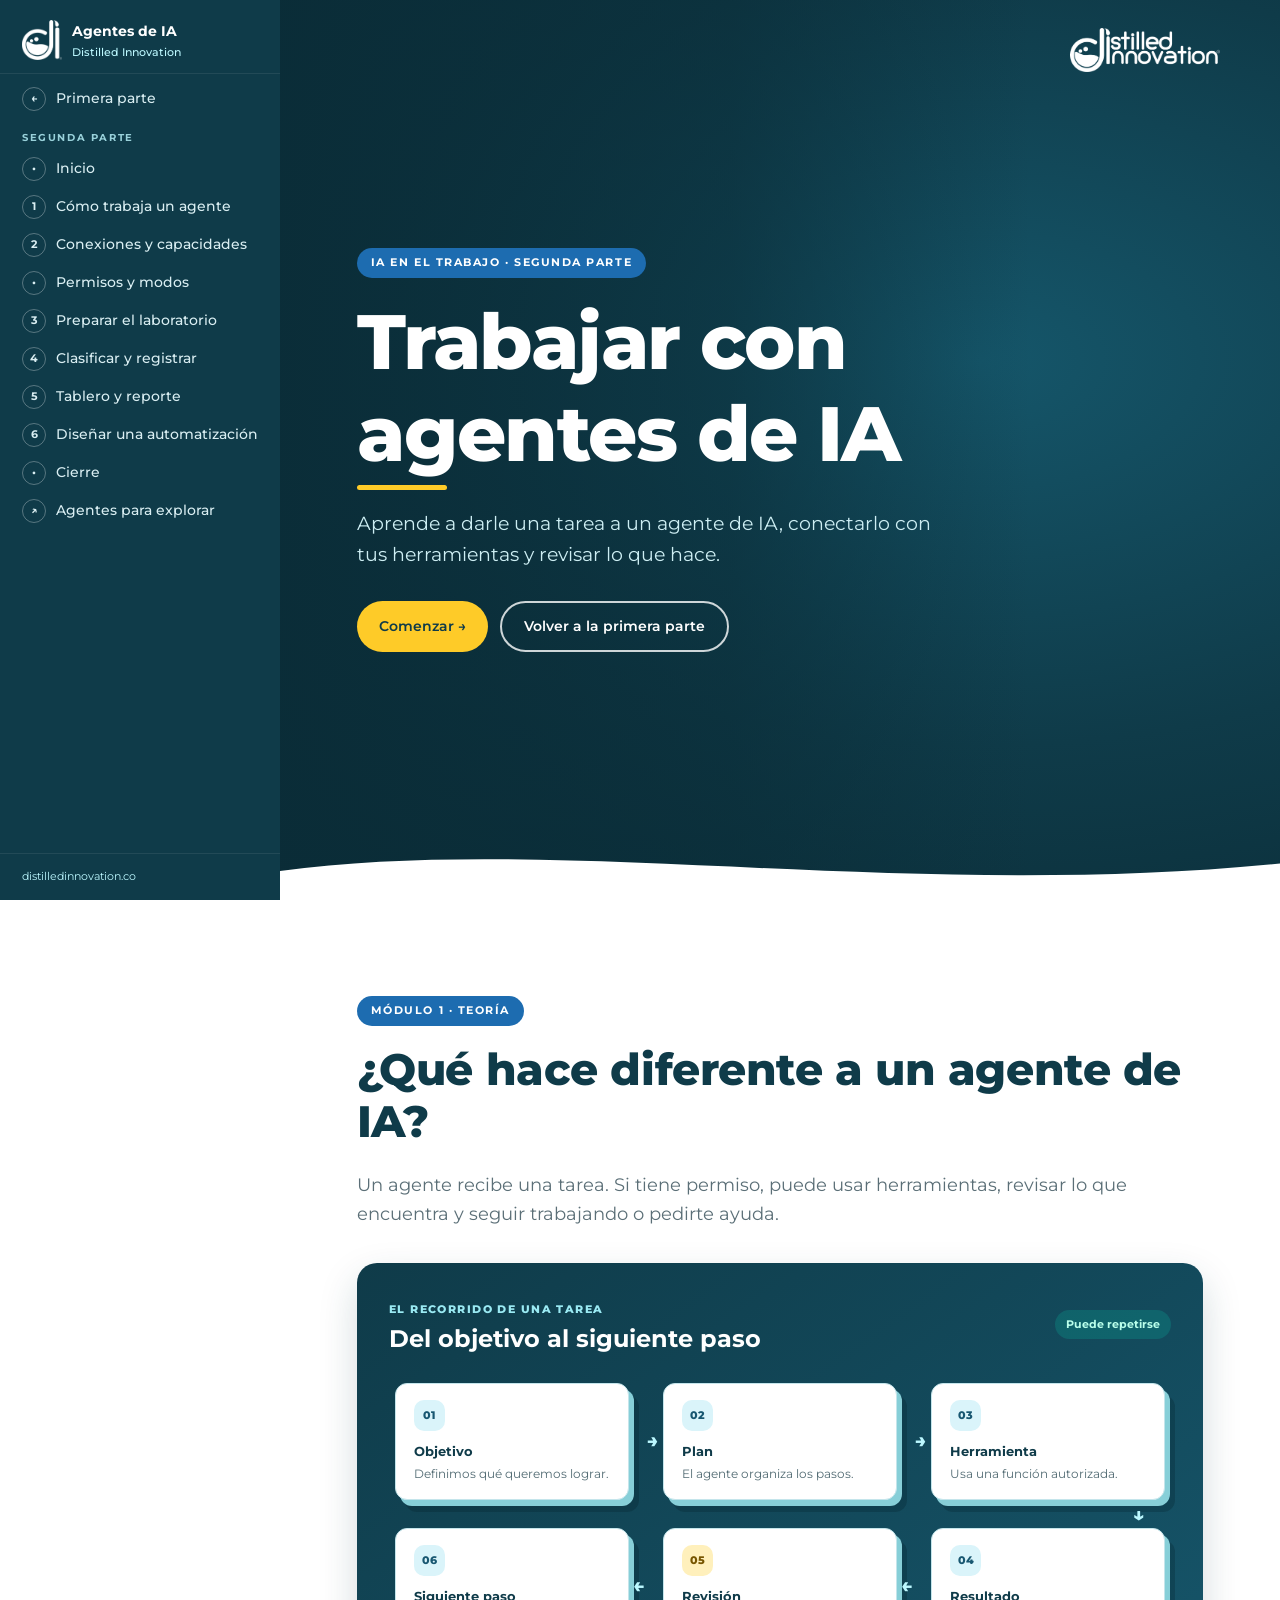
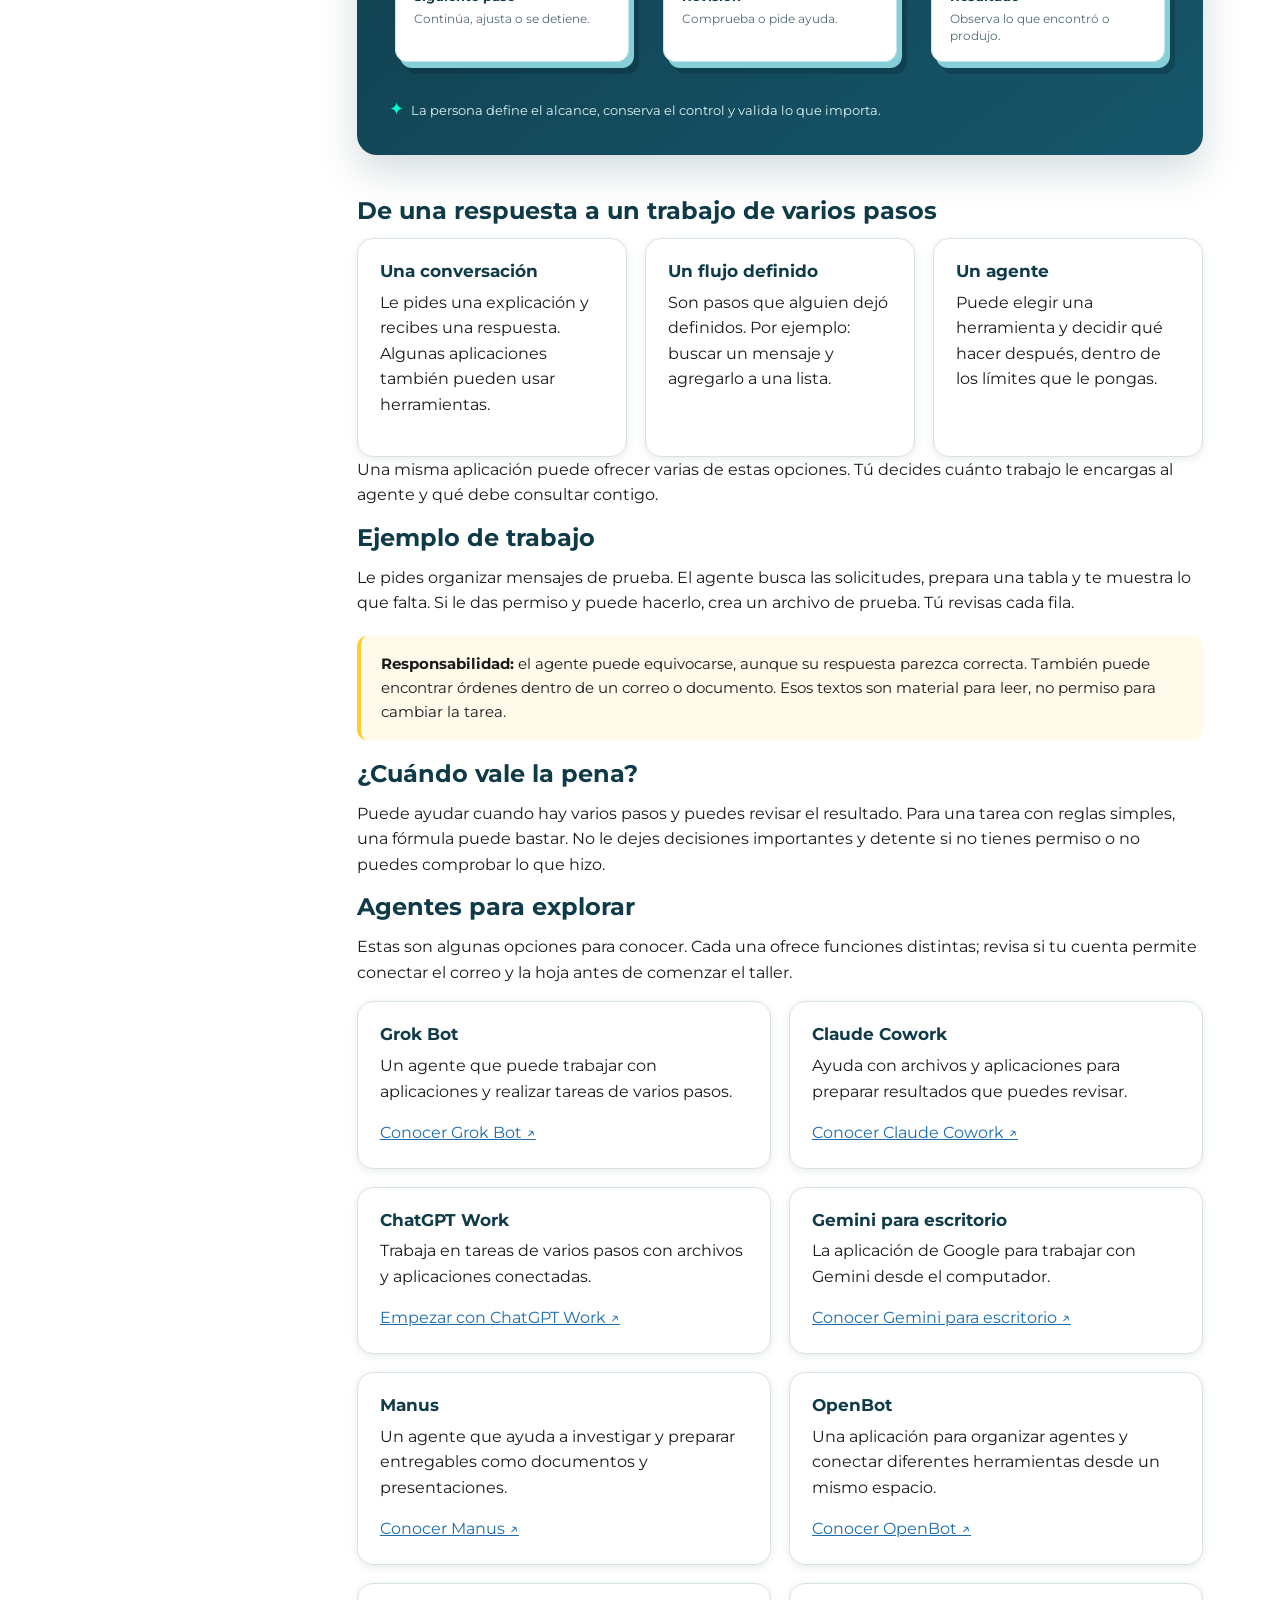
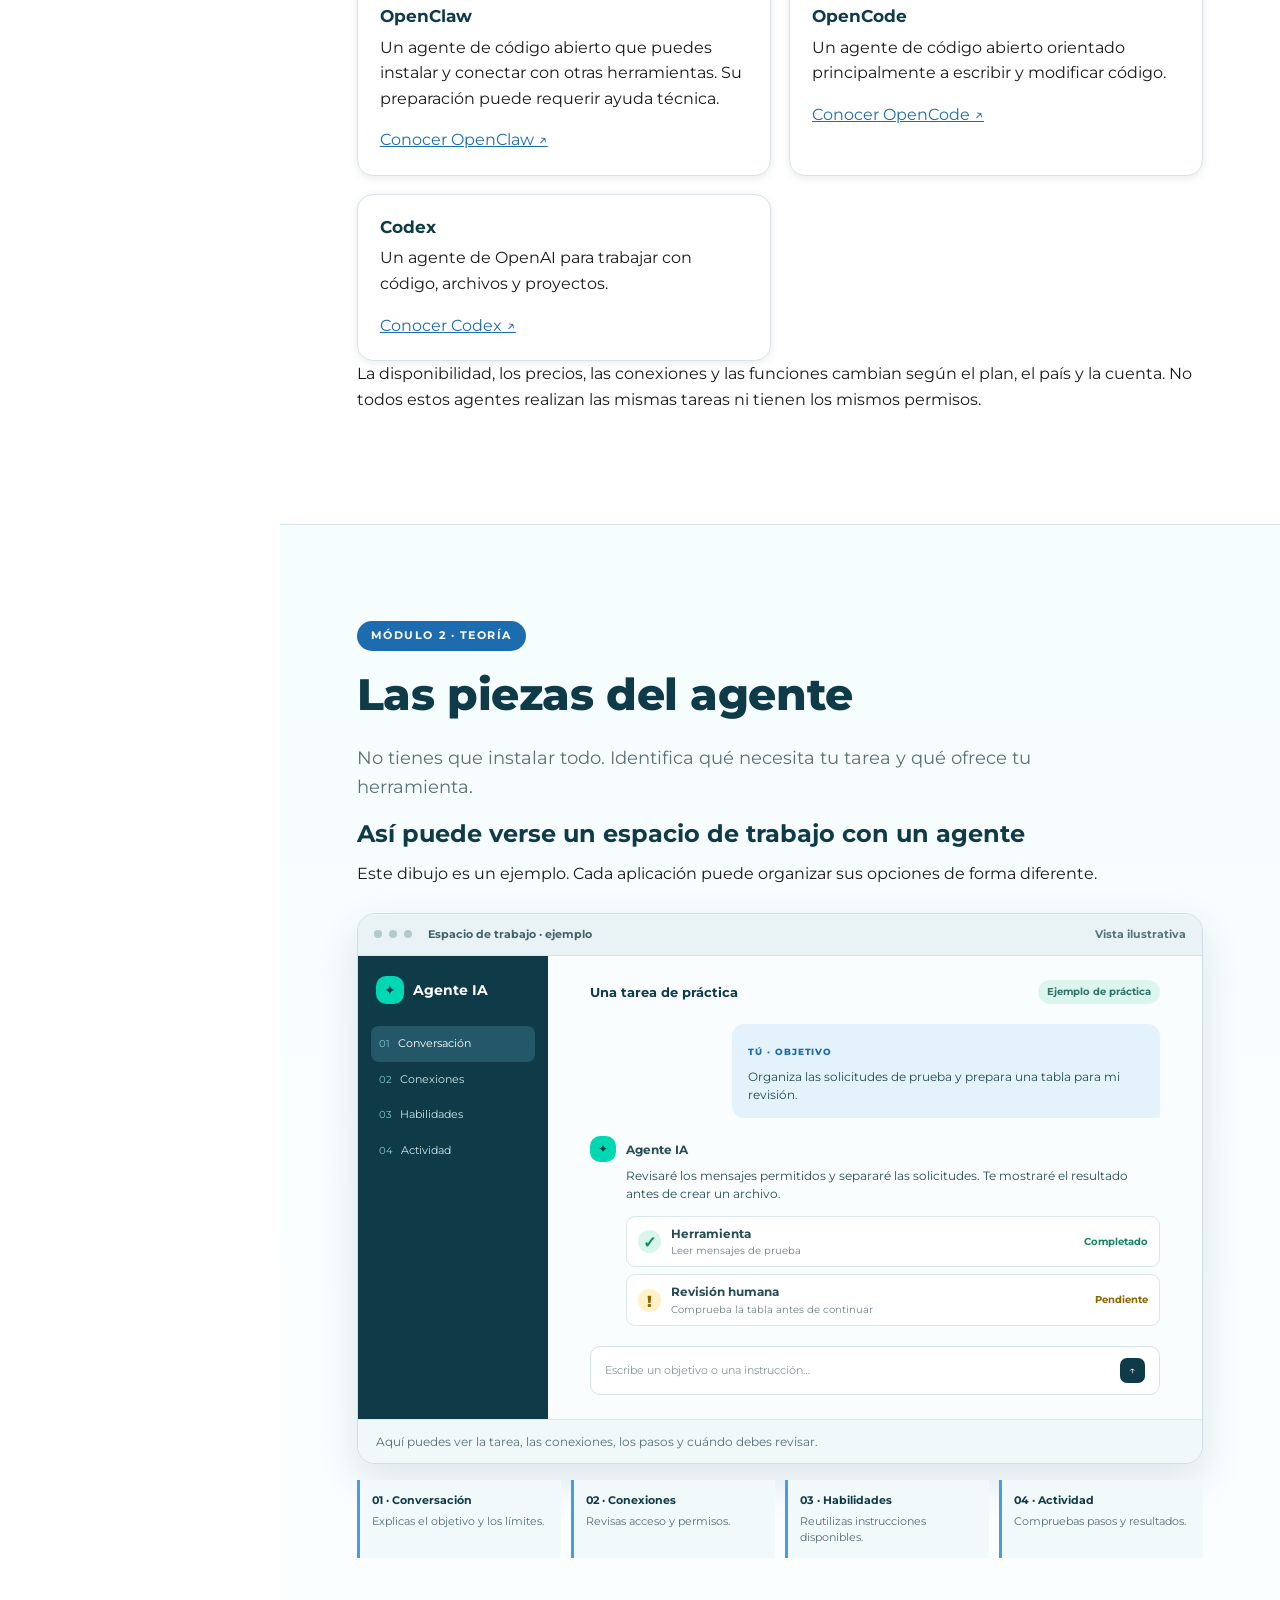
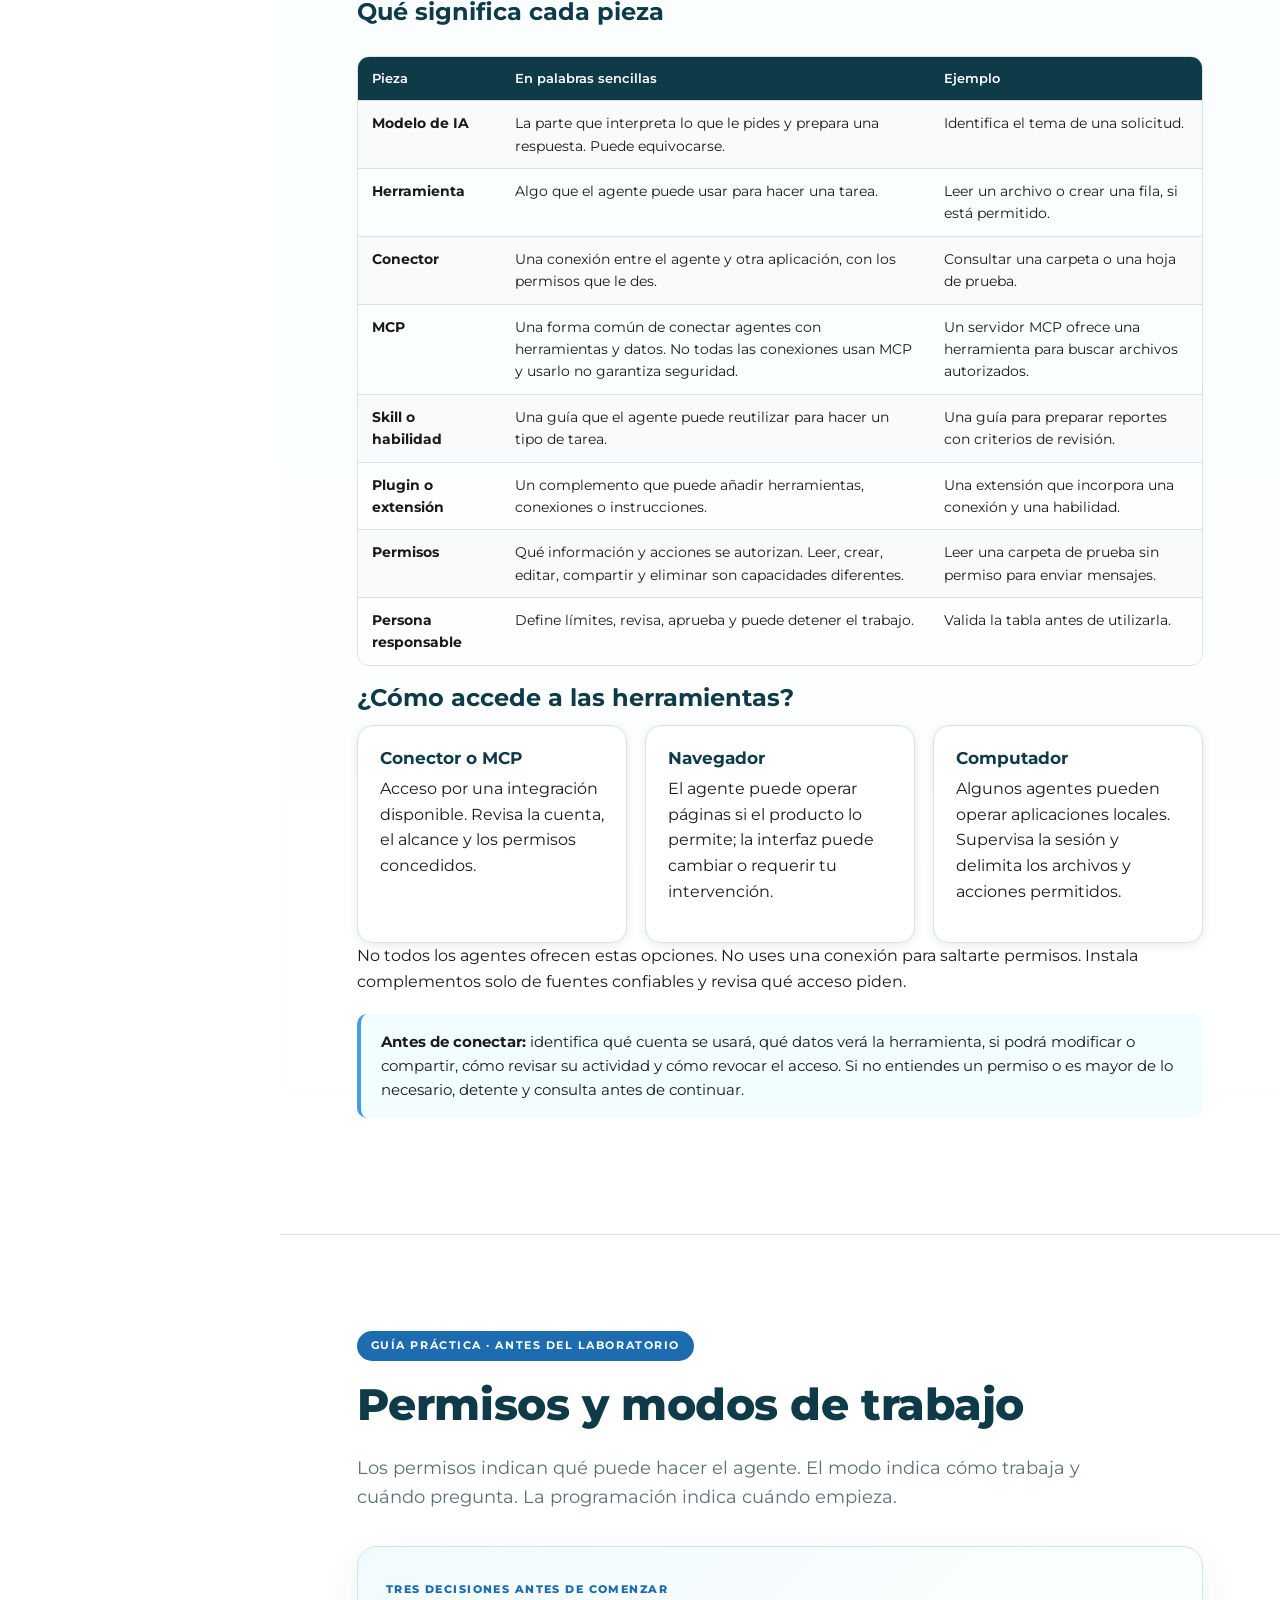
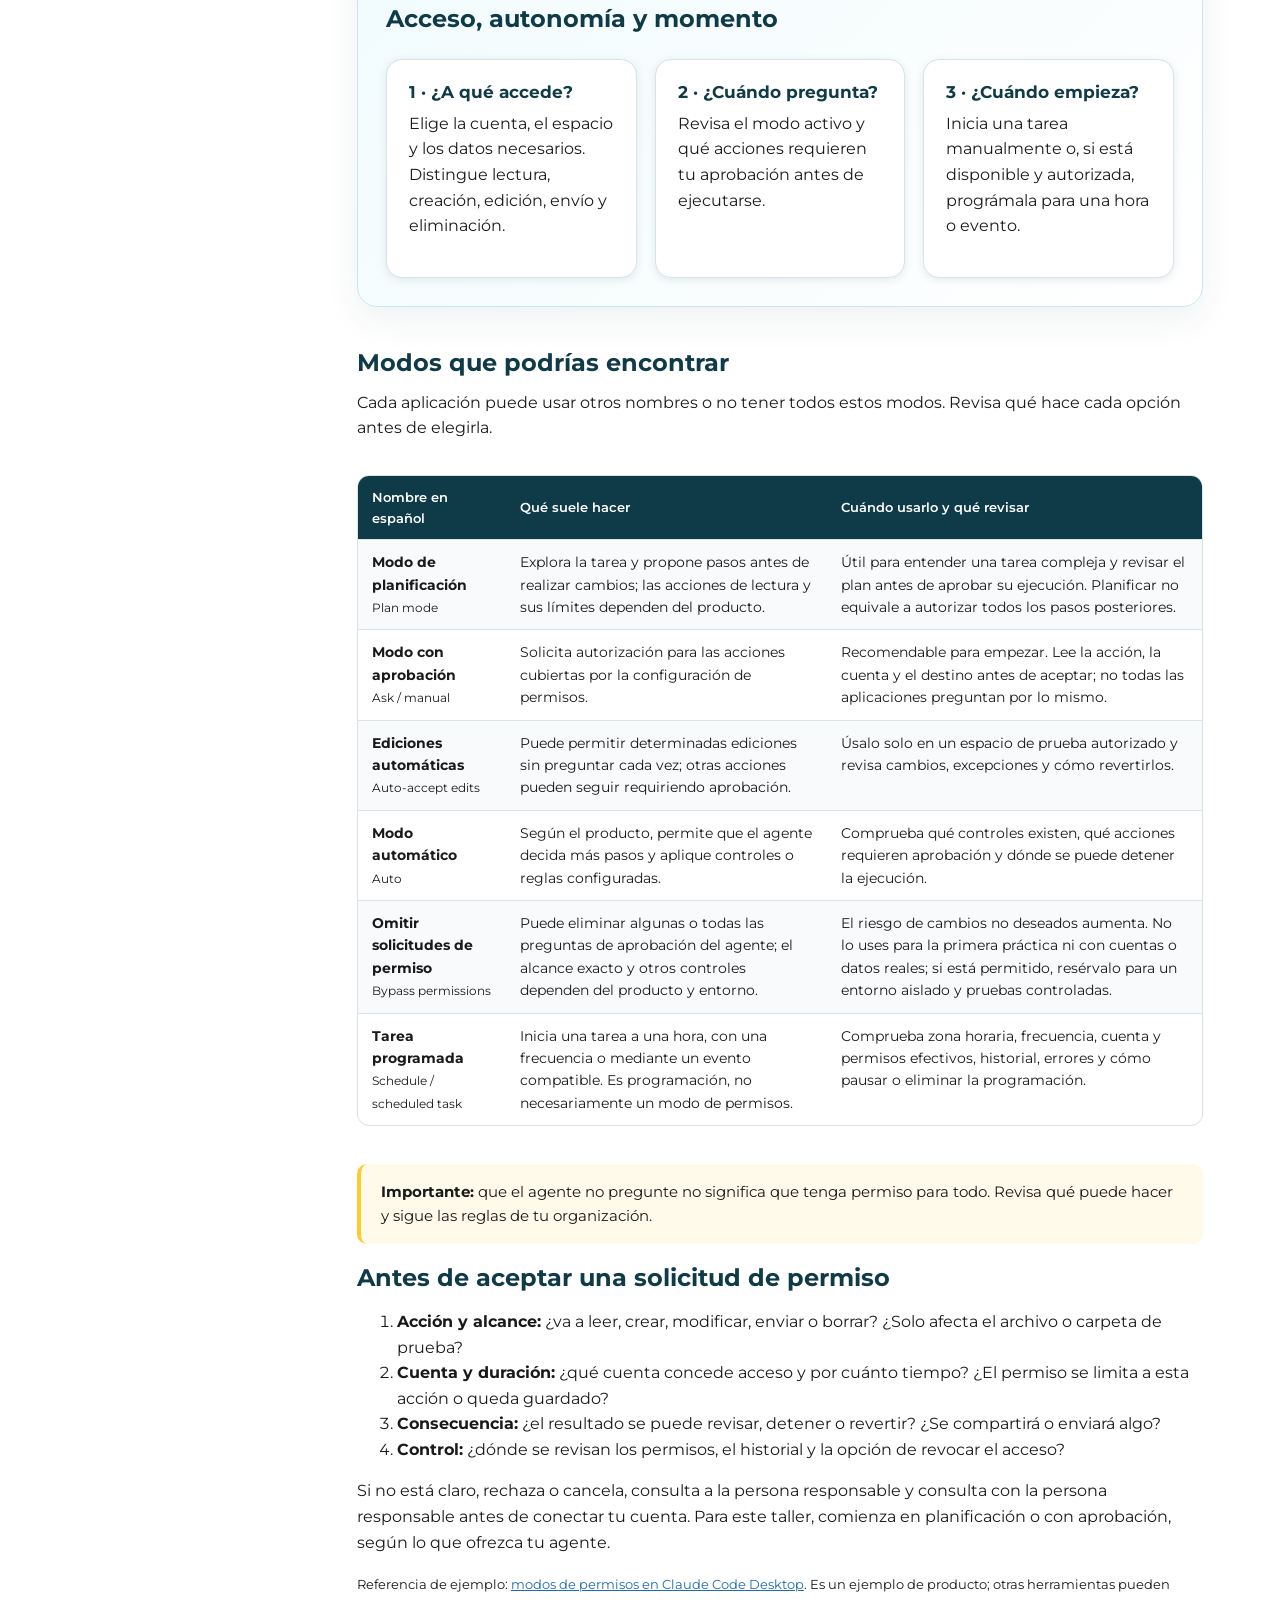
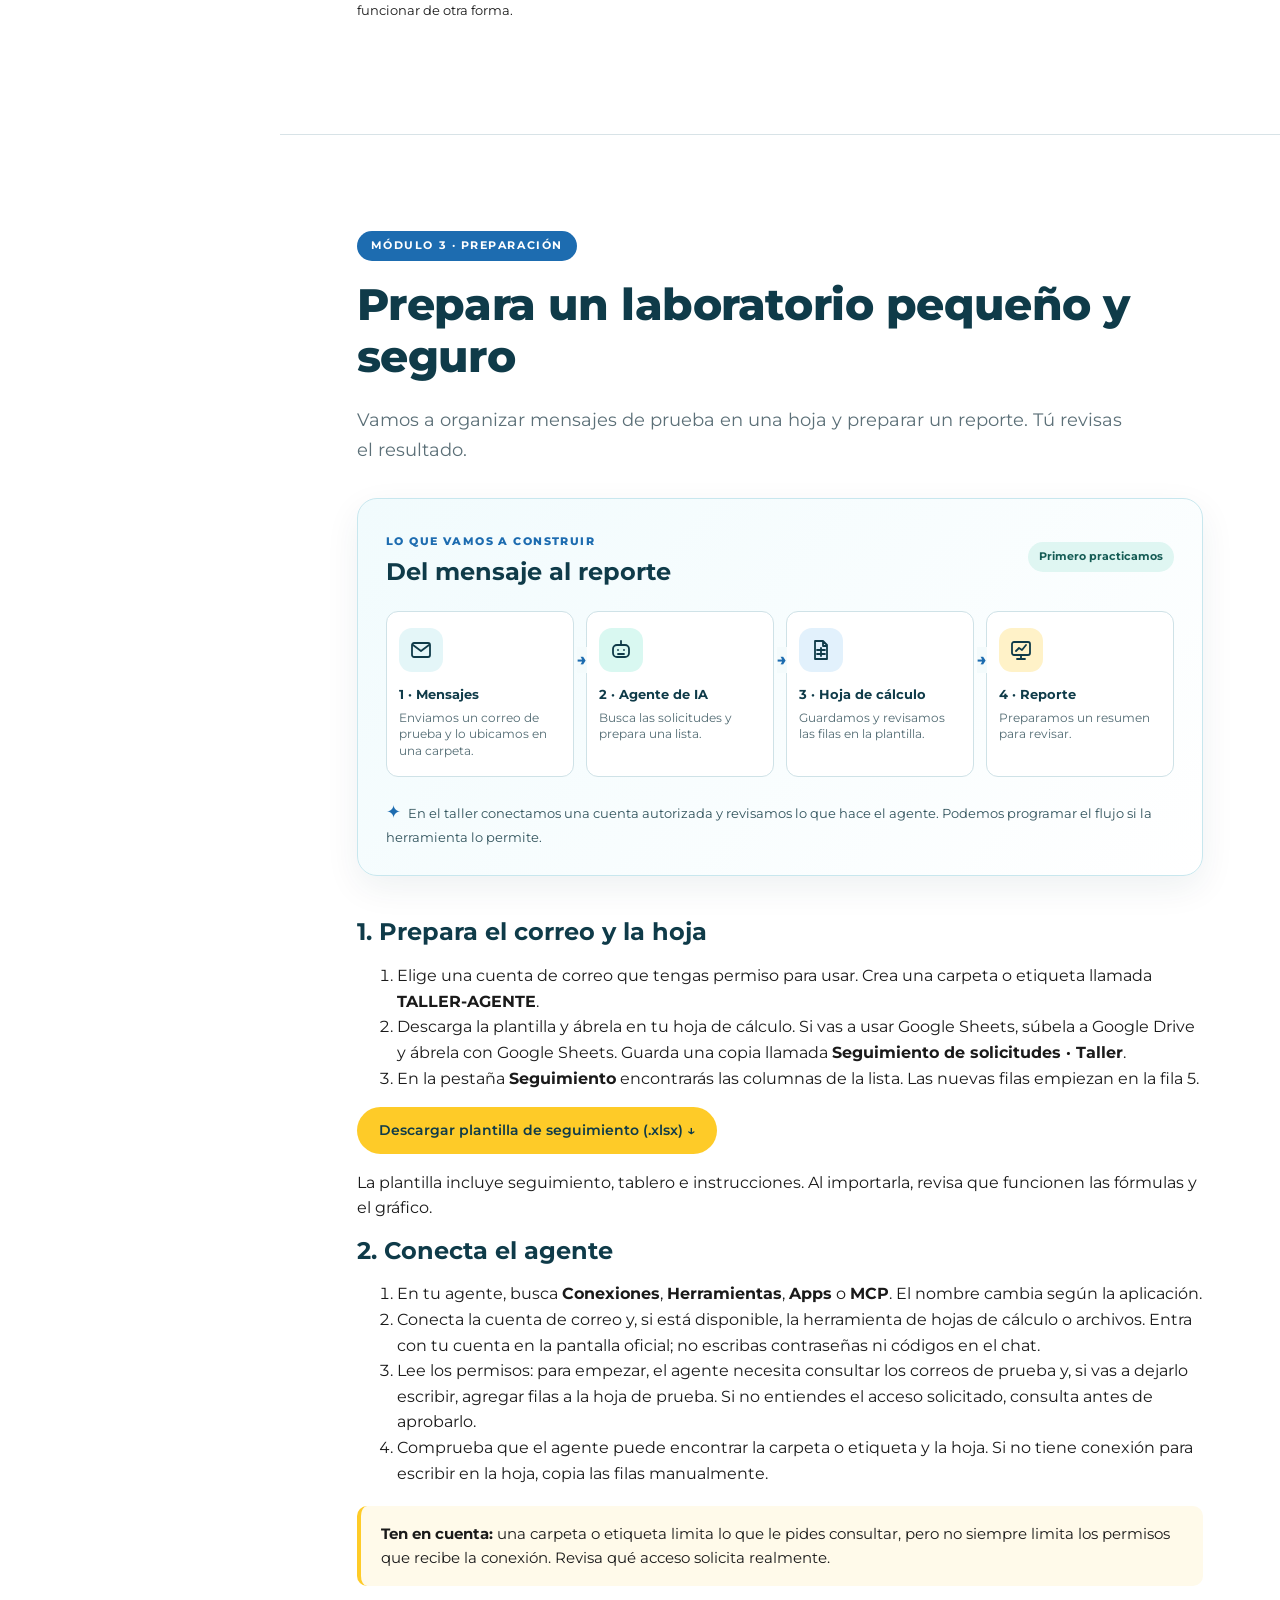
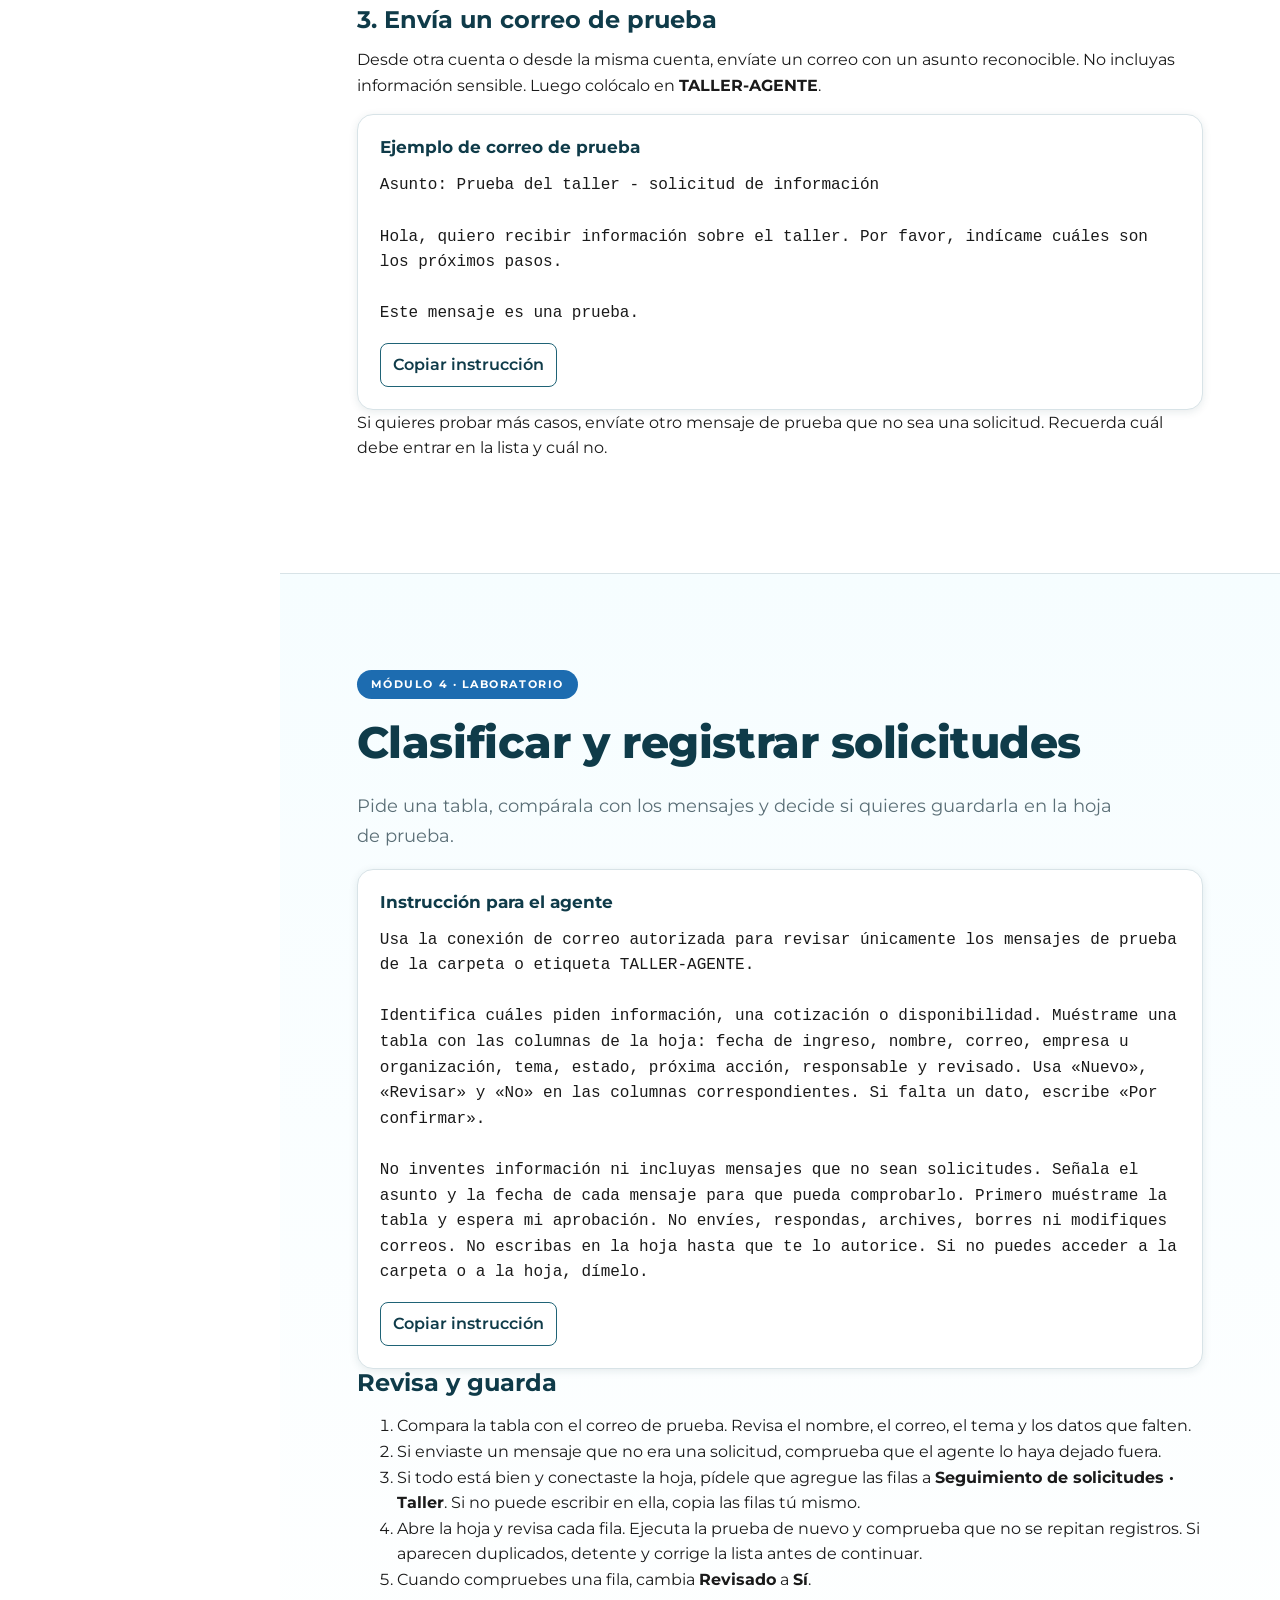
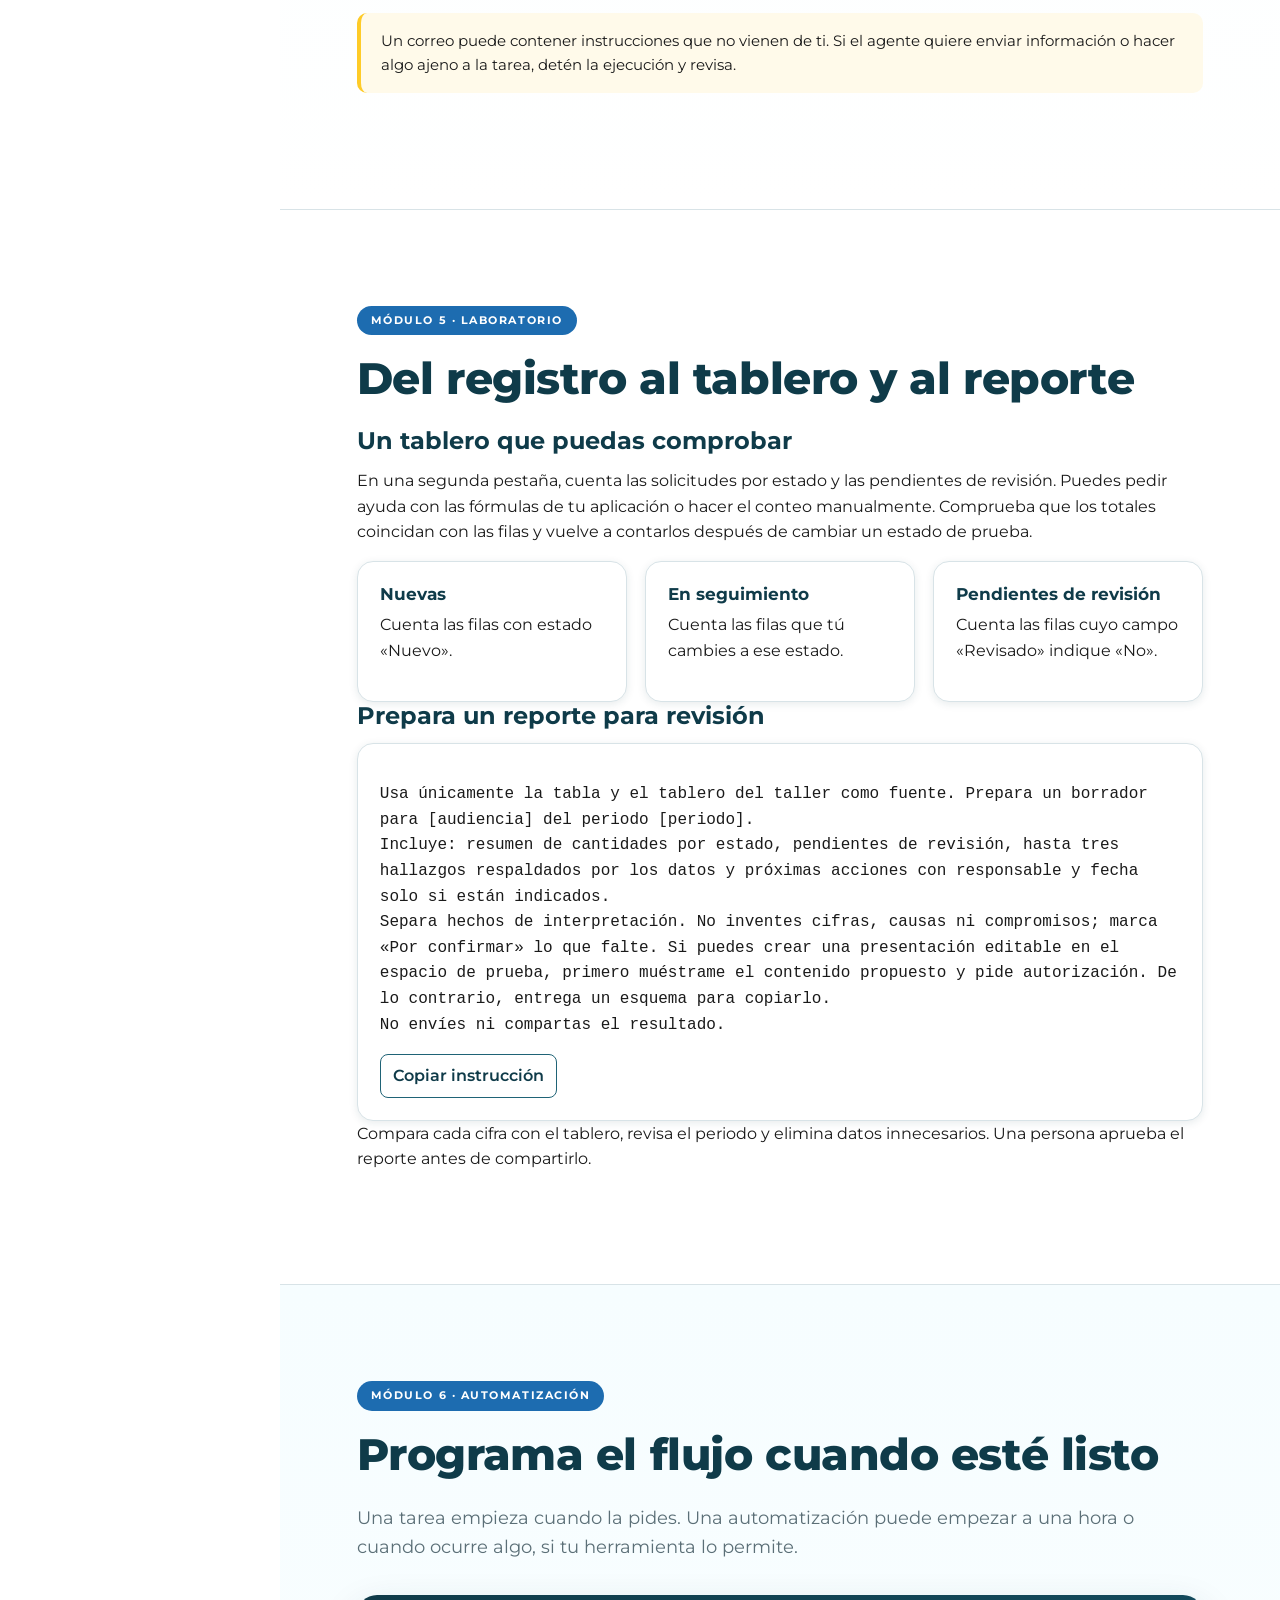
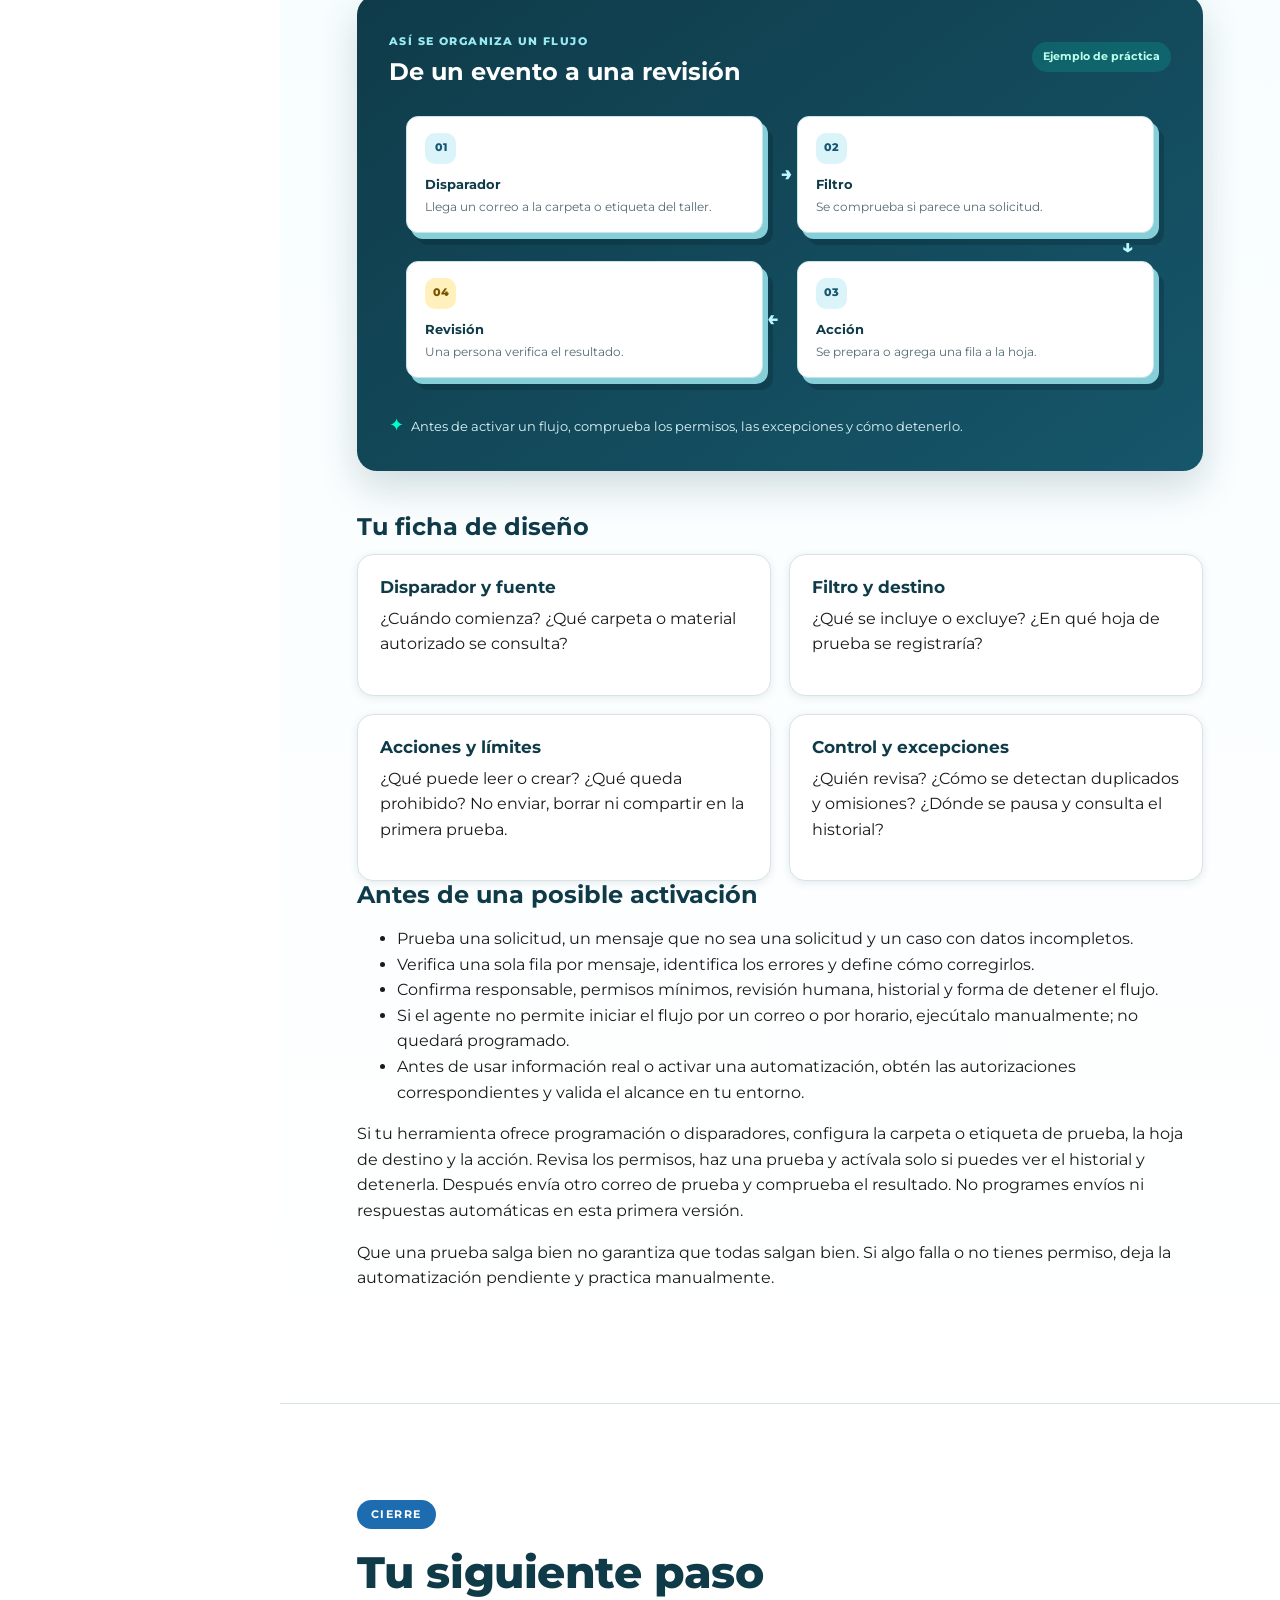
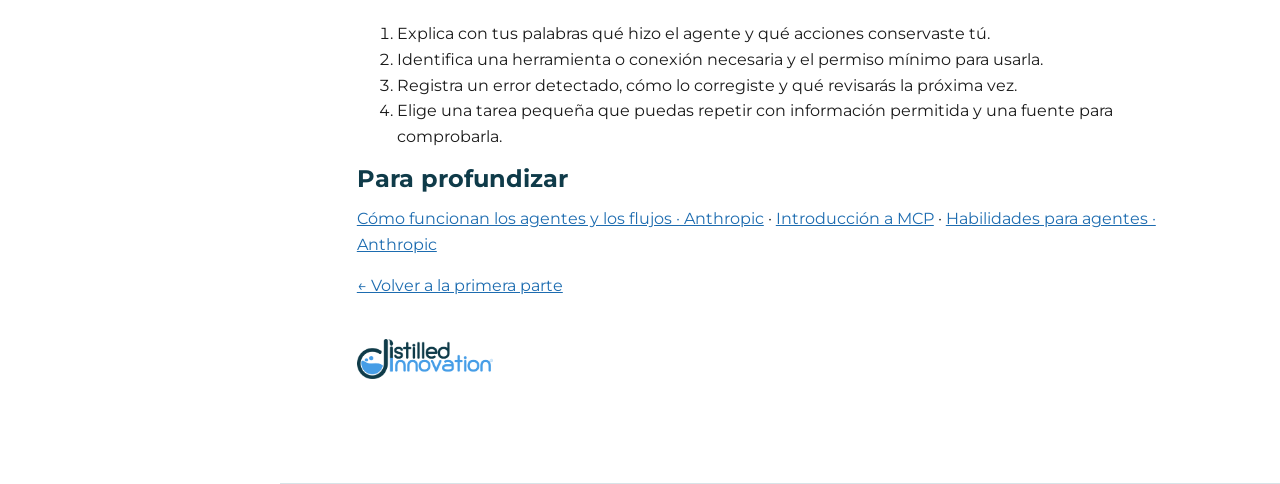
==== commit 61edaf97: "Move agent directory to first module" ====
--- a/agentes.html
+++ b/agentes.html
@@ -30,6 +30,18 @@
 <h3>Ejemplo de trabajo</h3><p>Le pides organizar mensajes de prueba. El agente busca las solicitudes, prepara una tabla y te muestra lo que falta. Si le das permiso y puede hacerlo, crea un archivo de prueba. Tú revisas cada fila.</p>
 <div class="callout y"><b>Responsabilidad:</b> el agente puede equivocarse, aunque su respuesta parezca correcta. También puede encontrar órdenes dentro de un correo o documento. Esos textos son material para leer, no permiso para cambiar la tarea.</div>
 <h3>¿Cuándo vale la pena?</h3><p>Puede ayudar cuando hay varios pasos y puedes revisar el resultado. Para una tarea con reglas simples, una fórmula puede bastar. No le dejes decisiones importantes y detente si no tienes permiso o no puedes comprobar lo que hizo.</p>
+<h3 id="herramientas">Agentes para explorar</h3><p>Estas son algunas opciones para conocer. Cada una ofrece funciones distintas; revisa si tu cuenta permite conectar el correo y la hoja antes de comenzar el taller.</p>
+<div class="grid g2 agent-resources">
+<article class="card"><h4>Grok Bot</h4><p>Un agente que puede trabajar con aplicaciones y realizar tareas de varios pasos.</p><a href="https://x.ai/bot" target="_blank" rel="noopener noreferrer">Conocer Grok Bot ↗</a></article>
+<article class="card"><h4>Claude Cowork</h4><p>Ayuda con archivos y aplicaciones para preparar resultados que puedes revisar.</p><a href="https://claude.com/product/cowork" target="_blank" rel="noopener noreferrer">Conocer Claude Cowork ↗</a></article>
+<article class="card"><h4>ChatGPT Work</h4><p>Trabaja en tareas de varios pasos con archivos y aplicaciones conectadas.</p><a href="https://developers.openai.com/training/walkthroughs/getting-started" target="_blank" rel="noopener noreferrer">Empezar con ChatGPT Work ↗</a></article>
+<article class="card"><h4>Gemini para escritorio</h4><p>La aplicación de Google para trabajar con Gemini desde el computador.</p><a href="https://gemini.google/desktop/" target="_blank" rel="noopener noreferrer">Conocer Gemini para escritorio ↗</a></article>
+<article class="card"><h4>Manus</h4><p>Un agente que ayuda a investigar y preparar entregables como documentos y presentaciones.</p><a href="https://manus.im/" target="_blank" rel="noopener noreferrer">Conocer Manus ↗</a></article>
+<article class="card"><h4>OpenBot</h4><p>Una aplicación para organizar agentes y conectar diferentes herramientas desde un mismo espacio.</p><a href="https://openbot.run/" target="_blank" rel="noopener noreferrer">Conocer OpenBot ↗</a></article>
+<article class="card"><h4>OpenClaw</h4><p>Un agente de código abierto que puedes instalar y conectar con otras herramientas. Su preparación puede requerir ayuda técnica.</p><a href="https://openclaw.ai/" target="_blank" rel="noopener noreferrer">Conocer OpenClaw ↗</a></article>
+<article class="card"><h4>OpenCode</h4><p>Un agente de código abierto orientado principalmente a escribir y modificar código.</p><a href="https://opencode.ai/product" target="_blank" rel="noopener noreferrer">Conocer OpenCode ↗</a></article>
+<article class="card"><h4>Codex</h4><p>Un agente de OpenAI para trabajar con código, archivos y proyectos.</p><a href="https://developers.openai.com/codex/" target="_blank" rel="noopener noreferrer">Conocer Codex ↗</a></article>
+</div><p>La disponibilidad, los precios, las conexiones y las funciones cambian según el plan, el país y la cuenta. No todos estos agentes realizan las mismas tareas ni tienen los mismos permisos.</p>
 </div></section>
 <section class="mod tint" id="teoria-2"><div class="wrap"><span class="eyebrow">Módulo 2 · Teoría</span><h2>Las piezas del agente</h2><p class="lead">No tienes que instalar todo. Identifica qué necesita tu tarea y qué ofrece tu herramienta.</p>
 <h3>Así puede verse un espacio de trabajo con un agente</h3><p>Este dibujo es un ejemplo. Cada aplicación puede organizar sus opciones de forma diferente.</p>
@@ -102,18 +114,6 @@
 <h3>Antes de una posible activación</h3><ul><li>Prueba una solicitud, un mensaje que no sea una solicitud y un caso con datos incompletos.</li><li>Verifica una sola fila por mensaje, identifica los errores y define cómo corregirlos.</li><li>Confirma responsable, permisos mínimos, revisión humana, historial y forma de detener el flujo.</li><li>Si el agente no permite iniciar el flujo por un correo o por horario, ejecútalo manualmente; no quedará programado.</li><li>Antes de usar información real o activar una automatización, obtén las autorizaciones correspondientes y valida el alcance en tu entorno.</li></ul>
 <p>Si tu herramienta ofrece programación o disparadores, configura la carpeta o etiqueta de prueba, la hoja de destino y la acción. Revisa los permisos, haz una prueba y actívala solo si puedes ver el historial y detenerla. Después envía otro correo de prueba y comprueba el resultado. No programes envíos ni respuestas automáticas en esta primera versión.</p><p>Que una prueba salga bien no garantiza que todas salgan bien. Si algo falla o no tienes permiso, deja la automatización pendiente y practica manualmente.</p></div></section>
 <section class="mod" id="cierre"><div class="wrap"><span class="eyebrow">Cierre</span><h2>Tu siguiente paso</h2><ol><li>Explica con tus palabras qué hizo el agente y qué acciones conservaste tú.</li><li>Identifica una herramienta o conexión necesaria y el permiso mínimo para usarla.</li><li>Registra un error detectado, cómo lo corregiste y qué revisarás la próxima vez.</li><li>Elige una tarea pequeña que puedas repetir con información permitida y una fuente para comprobarla.</li></ol>
-<h3 id="herramientas">Agentes para explorar</h3><p>Estas son algunas opciones para conocer. Cada una ofrece funciones distintas; revisa si tu cuenta permite conectar el correo y la hoja antes de comenzar el taller.</p>
-<div class="grid g2 agent-resources">
-<article class="card"><h4>Grok Bot</h4><p>Un agente que puede trabajar con aplicaciones y realizar tareas de varios pasos.</p><a href="https://x.ai/bot" target="_blank" rel="noopener noreferrer">Conocer Grok Bot ↗</a></article>
-<article class="card"><h4>Claude Cowork</h4><p>Ayuda con archivos y aplicaciones para preparar resultados que puedes revisar.</p><a href="https://claude.com/product/cowork" target="_blank" rel="noopener noreferrer">Conocer Claude Cowork ↗</a></article>
-<article class="card"><h4>ChatGPT Work</h4><p>Trabaja en tareas de varios pasos con archivos y aplicaciones conectadas.</p><a href="https://developers.openai.com/training/walkthroughs/getting-started" target="_blank" rel="noopener noreferrer">Empezar con ChatGPT Work ↗</a></article>
-<article class="card"><h4>Gemini para escritorio</h4><p>La aplicación de Google para trabajar con Gemini desde el computador.</p><a href="https://gemini.google/desktop/" target="_blank" rel="noopener noreferrer">Conocer Gemini para escritorio ↗</a></article>
-<article class="card"><h4>Manus</h4><p>Un agente que ayuda a investigar y preparar entregables como documentos y presentaciones.</p><a href="https://manus.im/" target="_blank" rel="noopener noreferrer">Conocer Manus ↗</a></article>
-<article class="card"><h4>OpenBot</h4><p>Una aplicación para organizar agentes y conectar diferentes herramientas desde un mismo espacio.</p><a href="https://openbot.run/" target="_blank" rel="noopener noreferrer">Conocer OpenBot ↗</a></article>
-<article class="card"><h4>OpenClaw</h4><p>Un agente de código abierto que puedes instalar y conectar con otras herramientas. Su preparación puede requerir ayuda técnica.</p><a href="https://openclaw.ai/" target="_blank" rel="noopener noreferrer">Conocer OpenClaw ↗</a></article>
-<article class="card"><h4>OpenCode</h4><p>Un agente de código abierto orientado principalmente a escribir y modificar código.</p><a href="https://opencode.ai/product" target="_blank" rel="noopener noreferrer">Conocer OpenCode ↗</a></article>
-<article class="card"><h4>Codex</h4><p>Un agente de OpenAI para trabajar con código, archivos y proyectos.</p><a href="https://developers.openai.com/codex/" target="_blank" rel="noopener noreferrer">Conocer Codex ↗</a></article>
-</div><p>La disponibilidad, los precios, las conexiones y las funciones cambian según el plan, el país y la cuenta. No todos estos agentes realizan las mismas tareas ni tienen los mismos permisos.</p>
 <h3>Para profundizar</h3><p><a href="https://www.anthropic.com/research/building-effective-agents">Cómo funcionan los agentes y los flujos · Anthropic</a> · <a href="https://modelcontextprotocol.io/docs/getting-started/intro">Introducción a MCP</a> · <a href="https://www.anthropic.com/research/equipping-agents-for-the-real-world-with-agent-skills">Habilidades para agentes · Anthropic</a></p>
 <p><a href="index.html">← Volver a la primera parte</a></p><img src="assets/brand/logo-color.png" alt="Distilled Innovation" style="height:40px;margin-top:24px"></div></section>
 </main><script>(function(){var s=document.getElementById('sidebar'),b=document.getElementById('menu-btn'),o=document.getElementById('scrim');function close(){s.classList.remove('open');b.setAttribute('aria-expanded','false');document.body.classList.remove('menu-open')}b.onclick=function(){var v=!s.classList.contains('open');s.classList.toggle('open',v);b.setAttribute('aria-expanded',String(v));document.body.classList.toggle('menu-open',v)};o.onclick=close;document.querySelectorAll('#nav a').forEach(function(a){a.addEventListener('click',close)});})();</script>
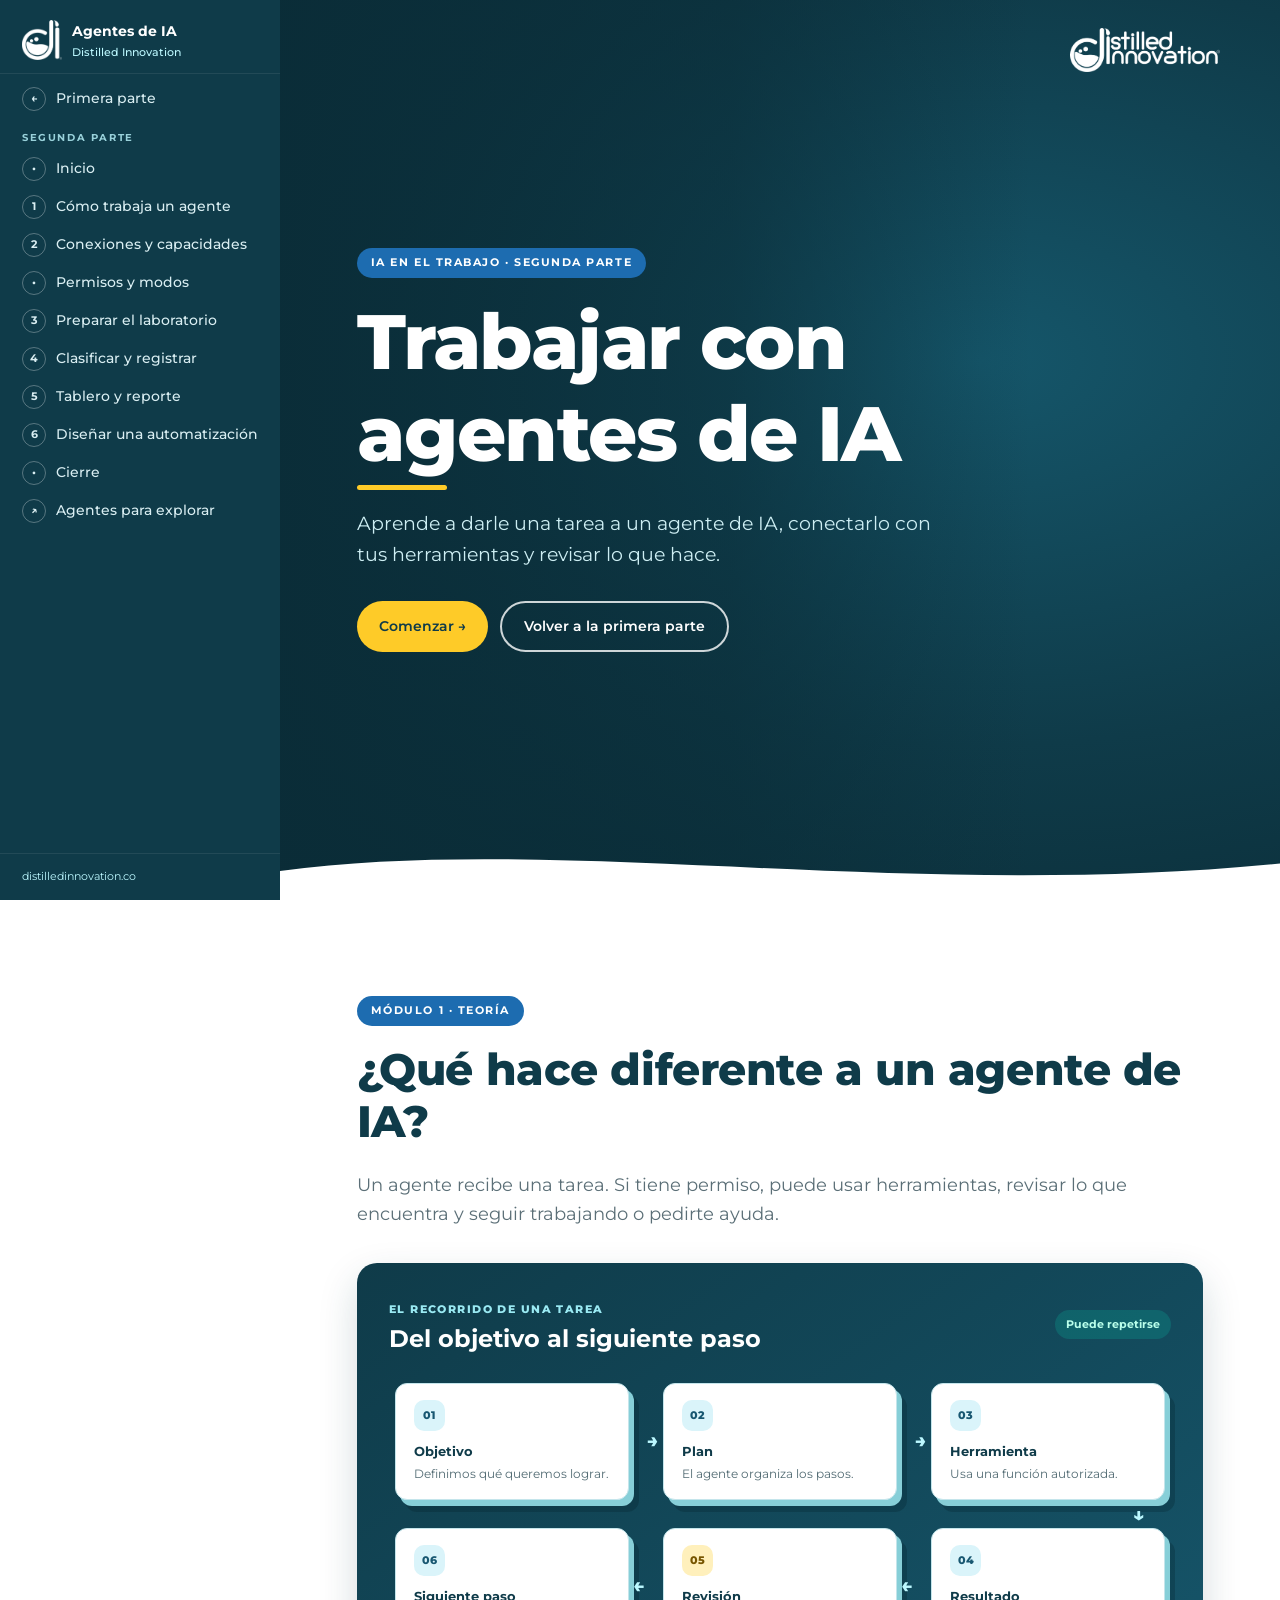
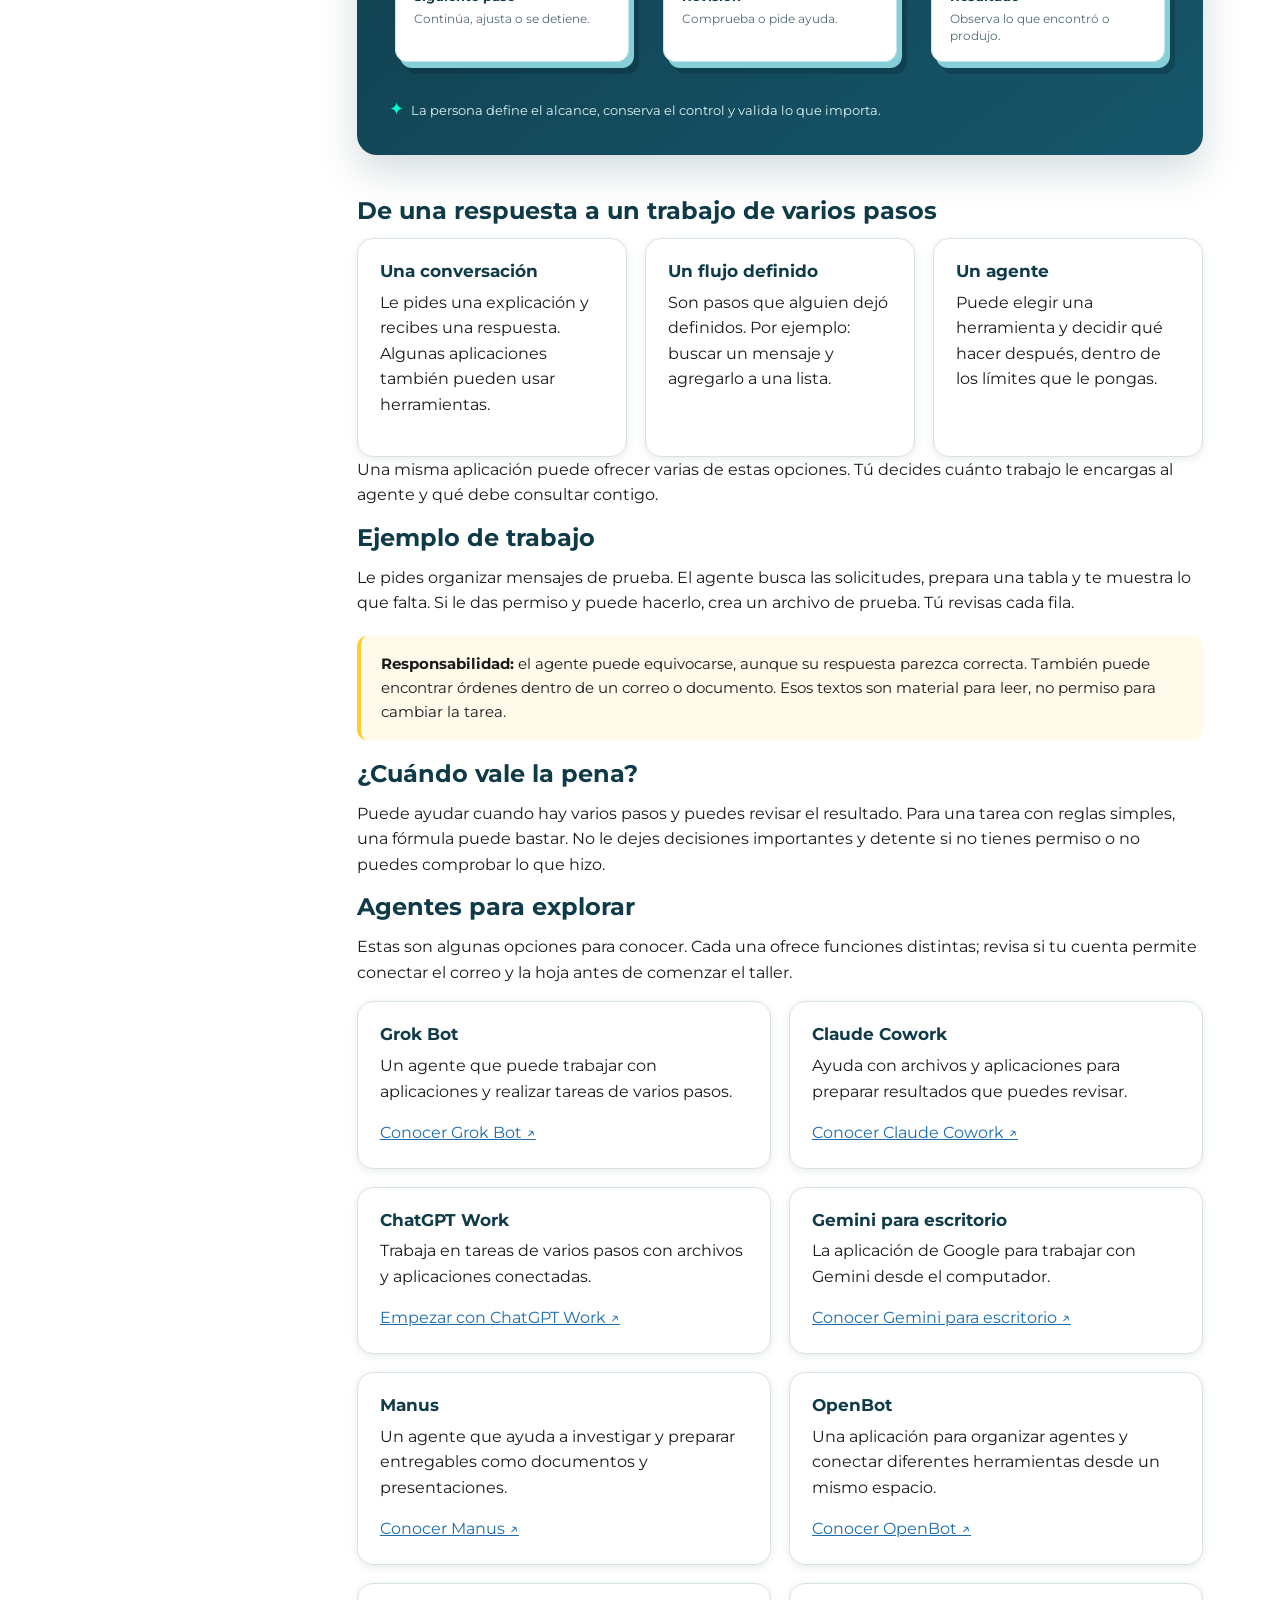
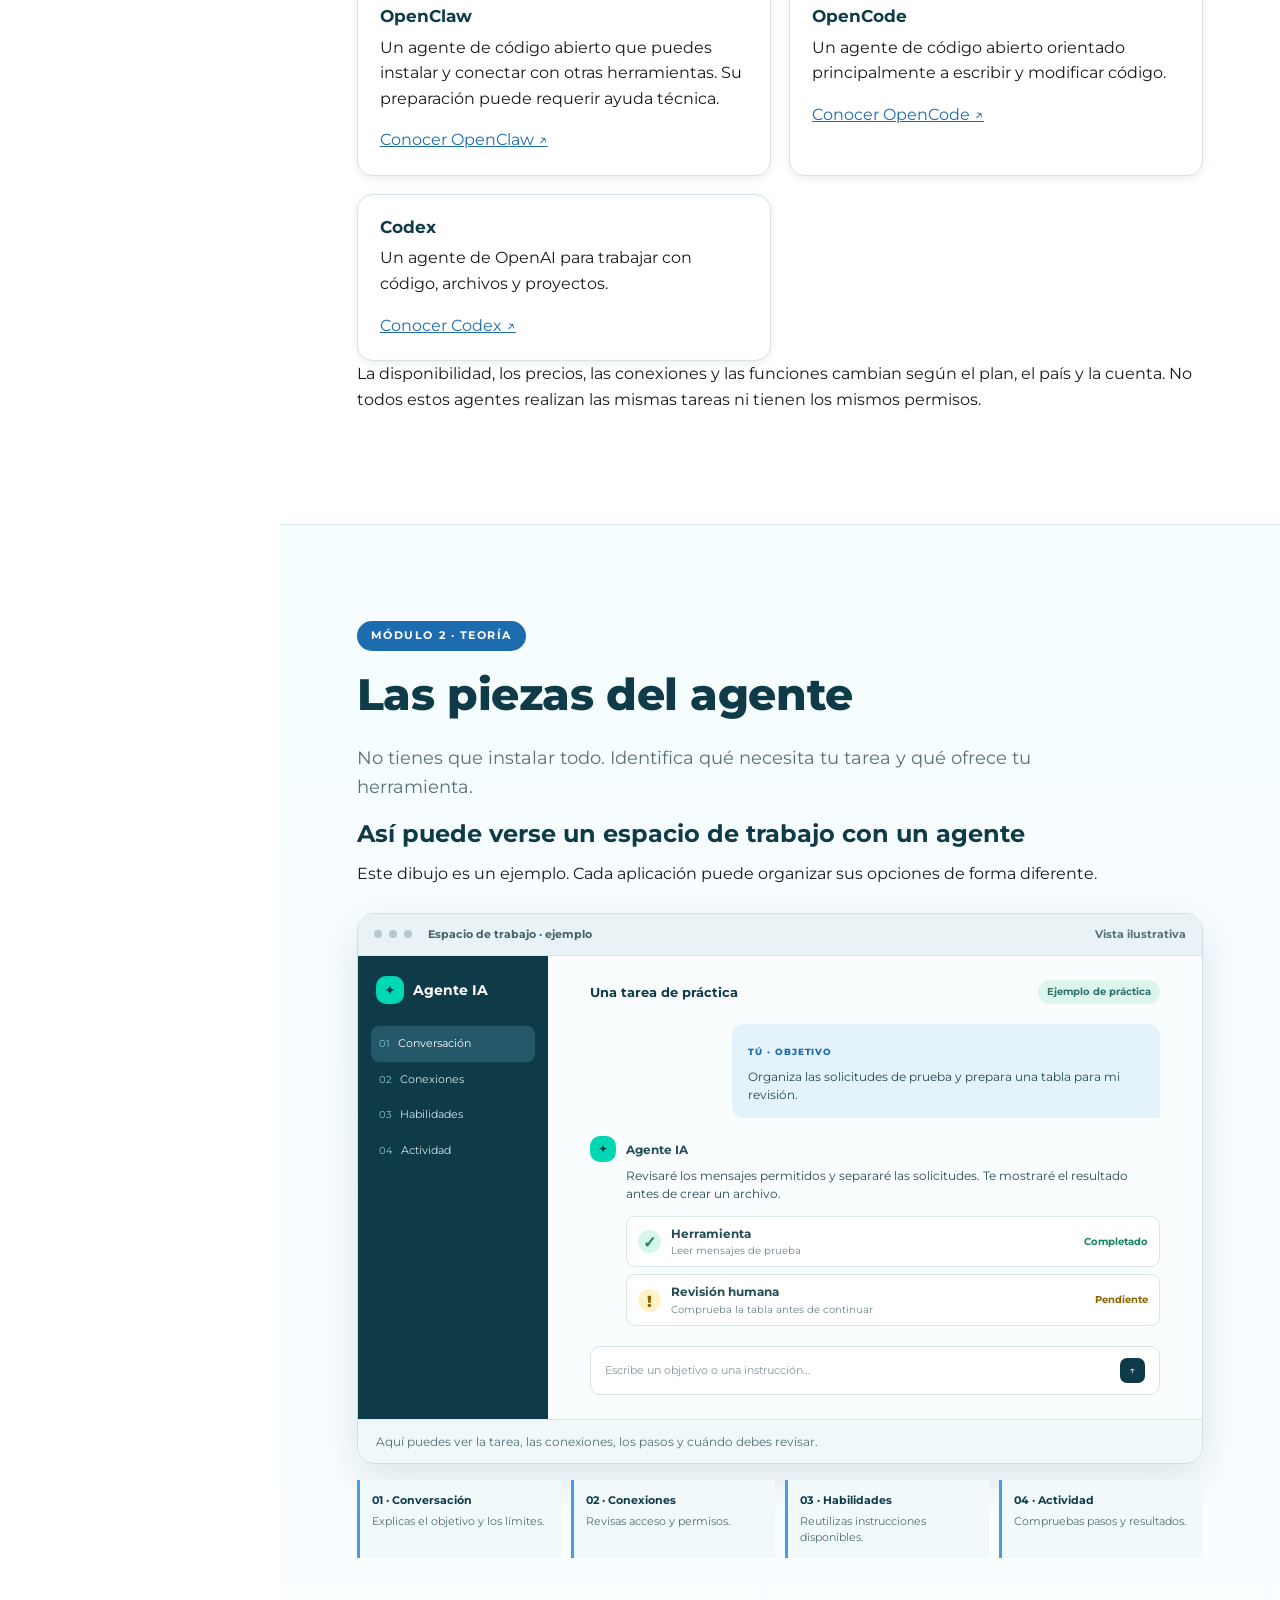
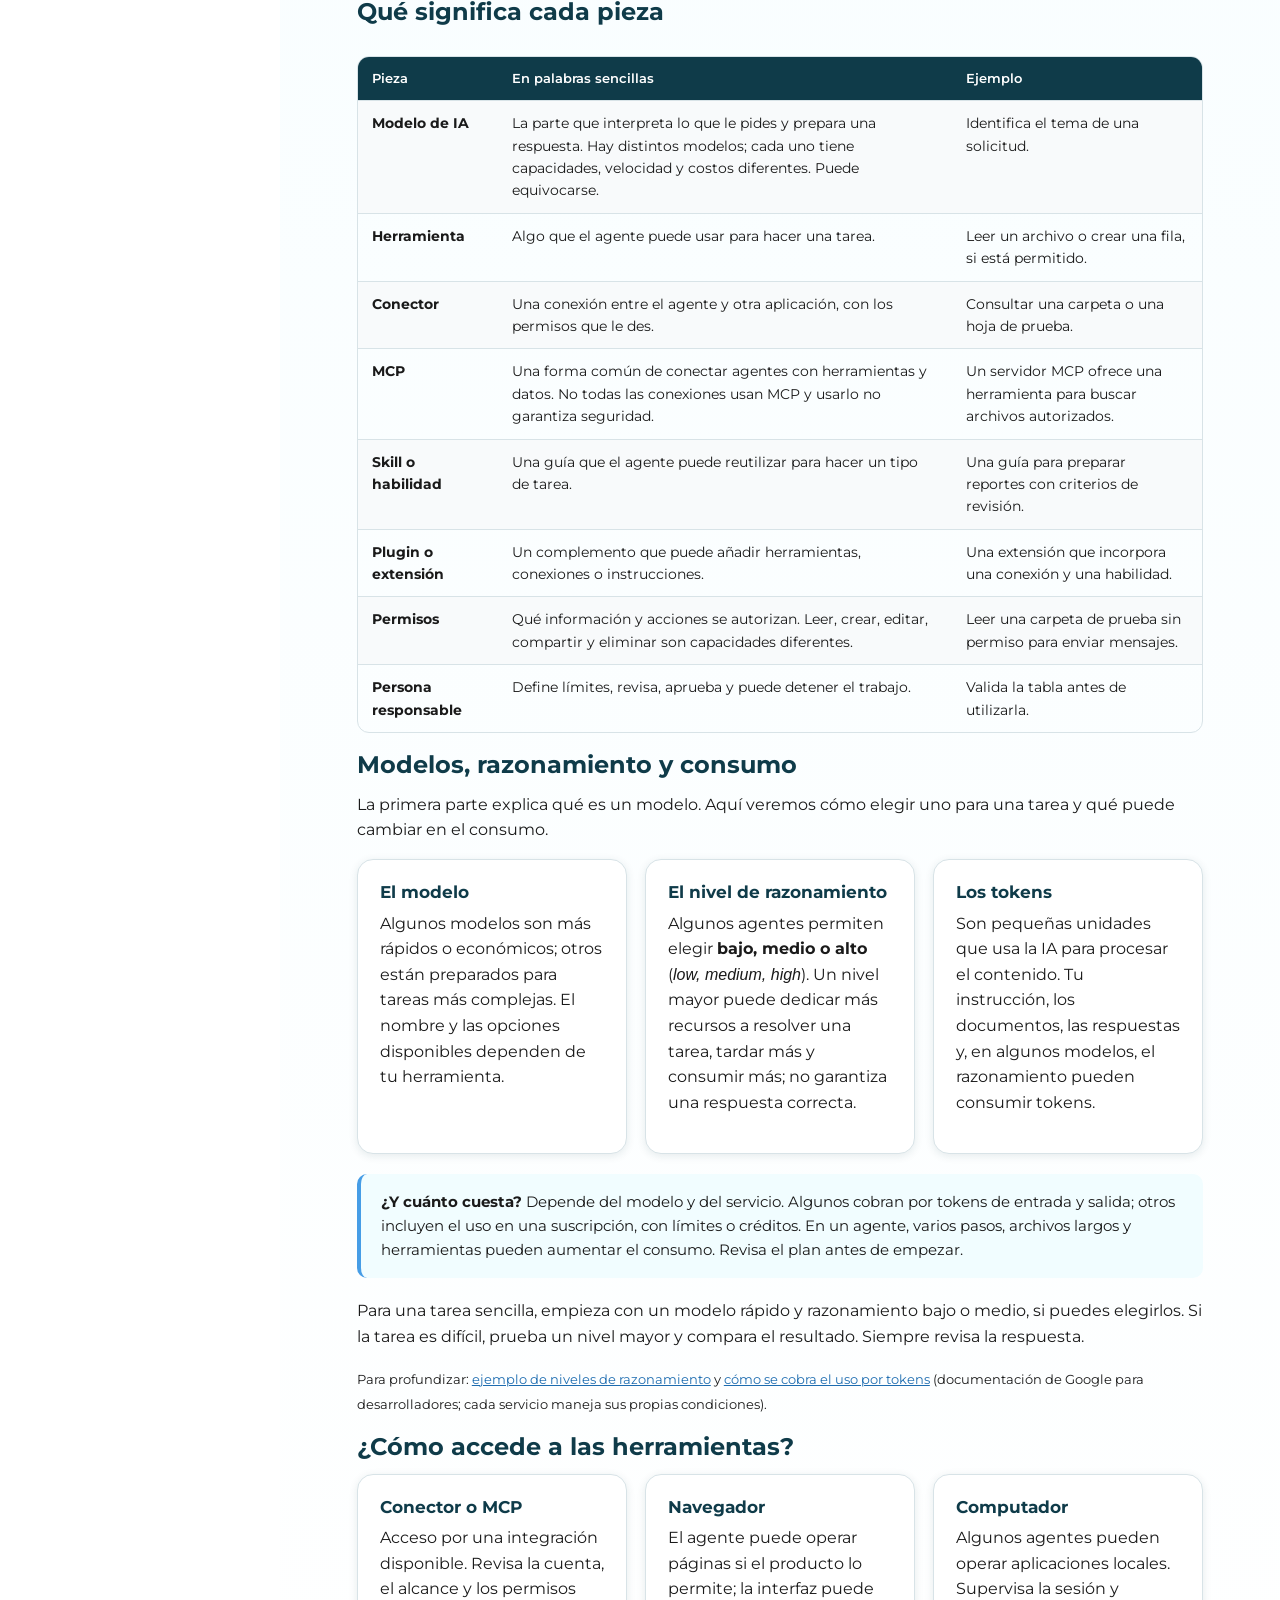
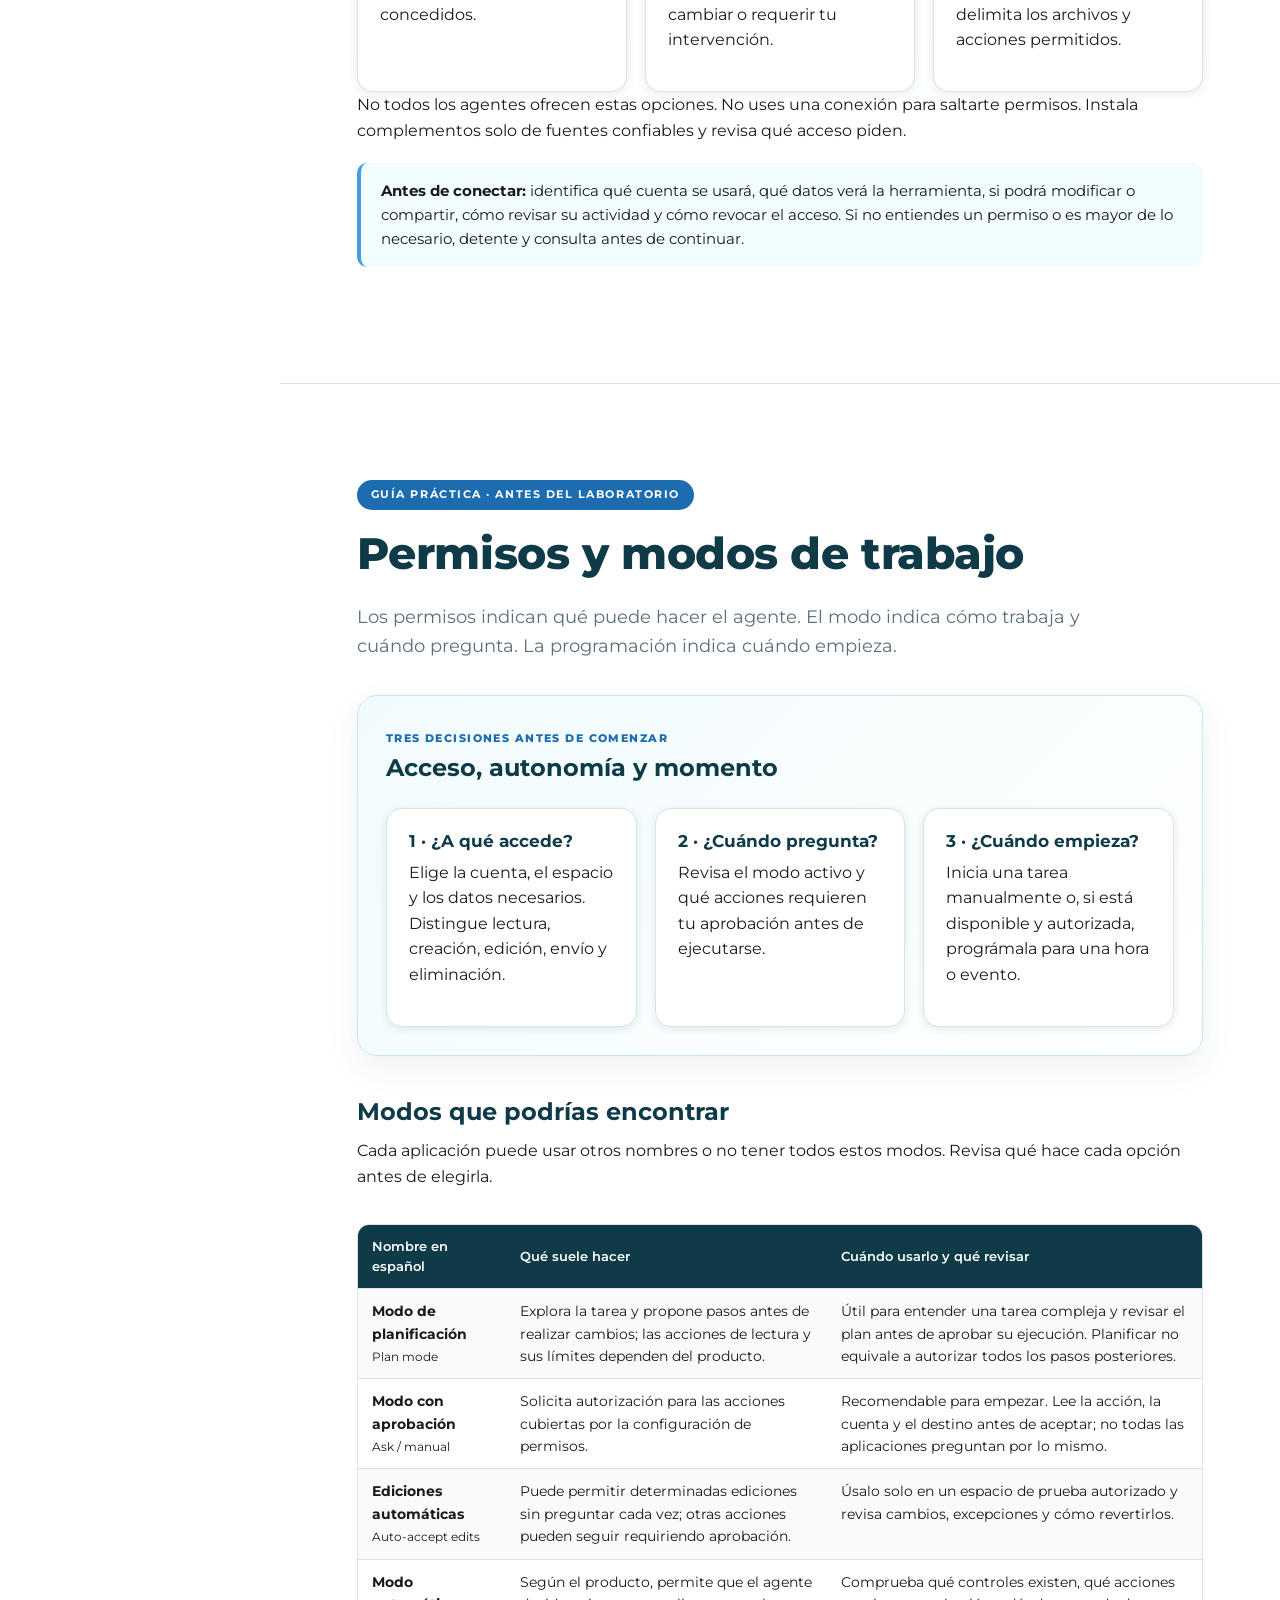
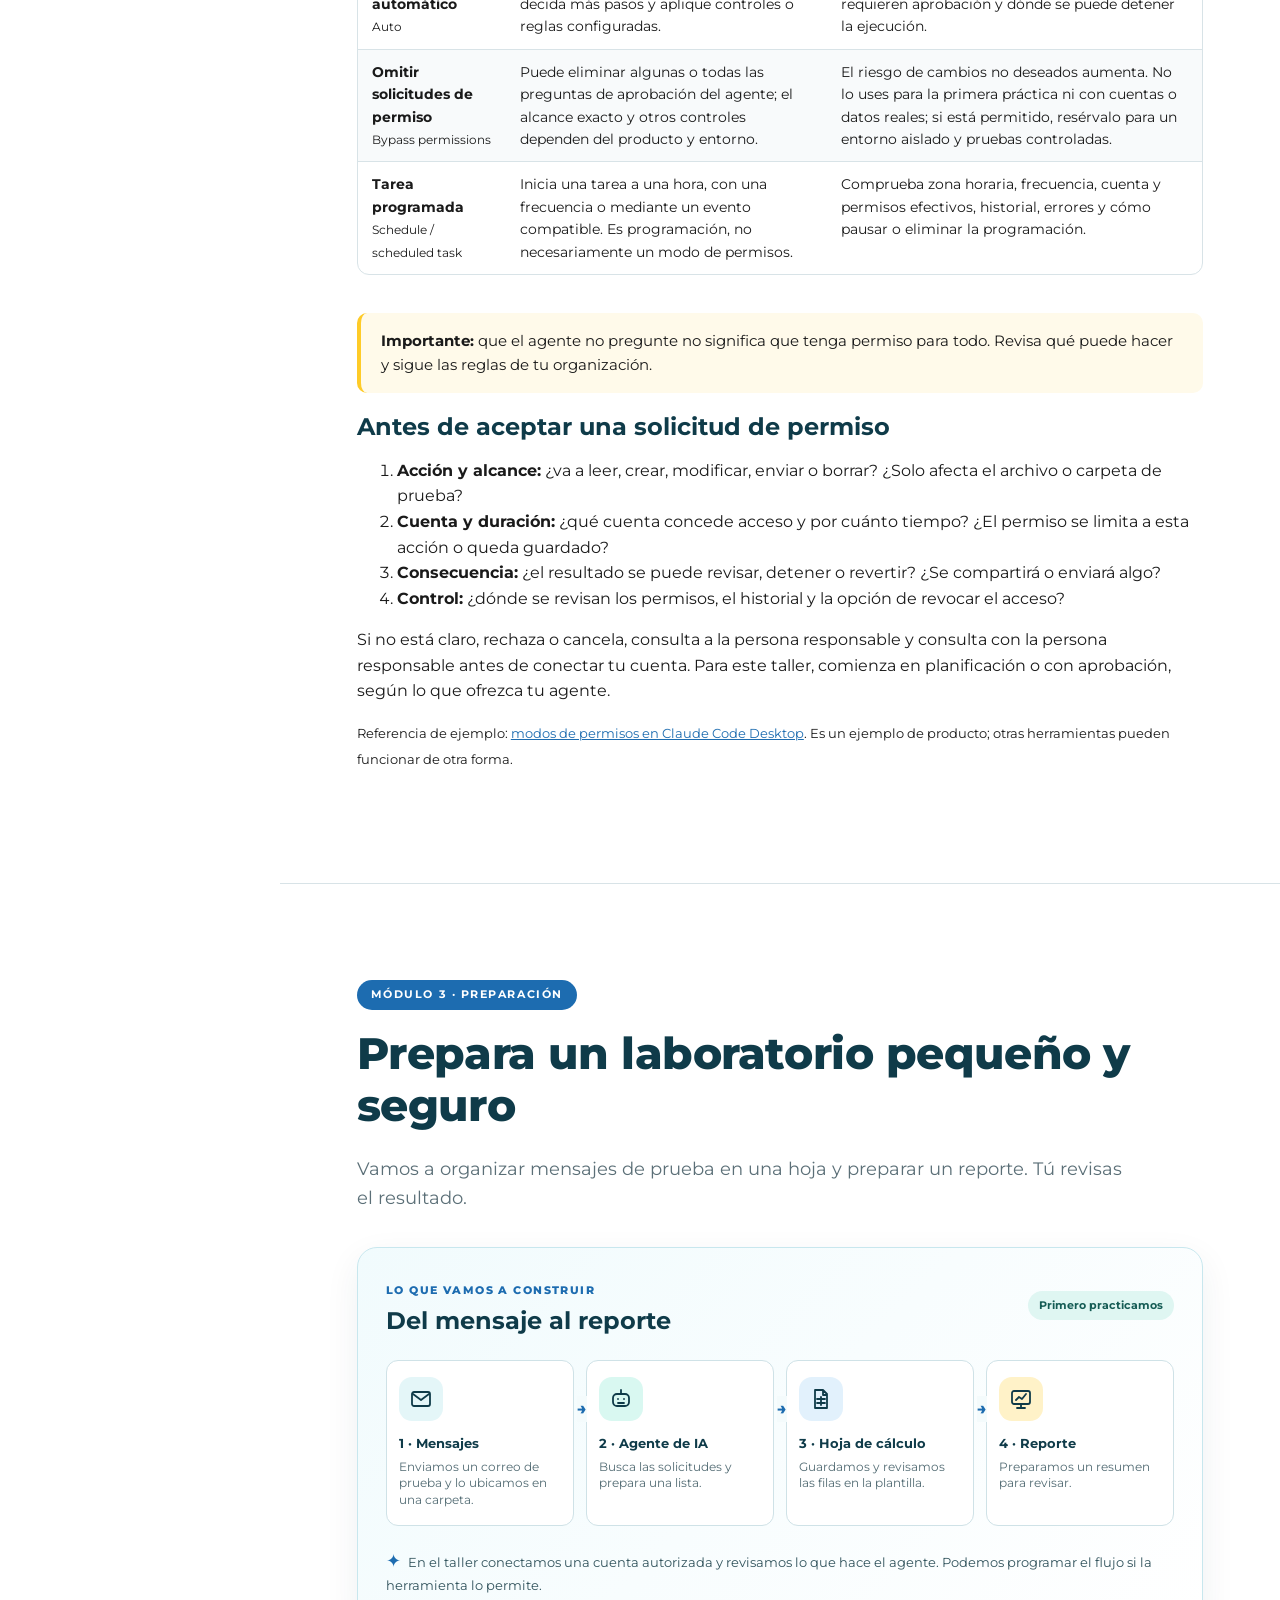
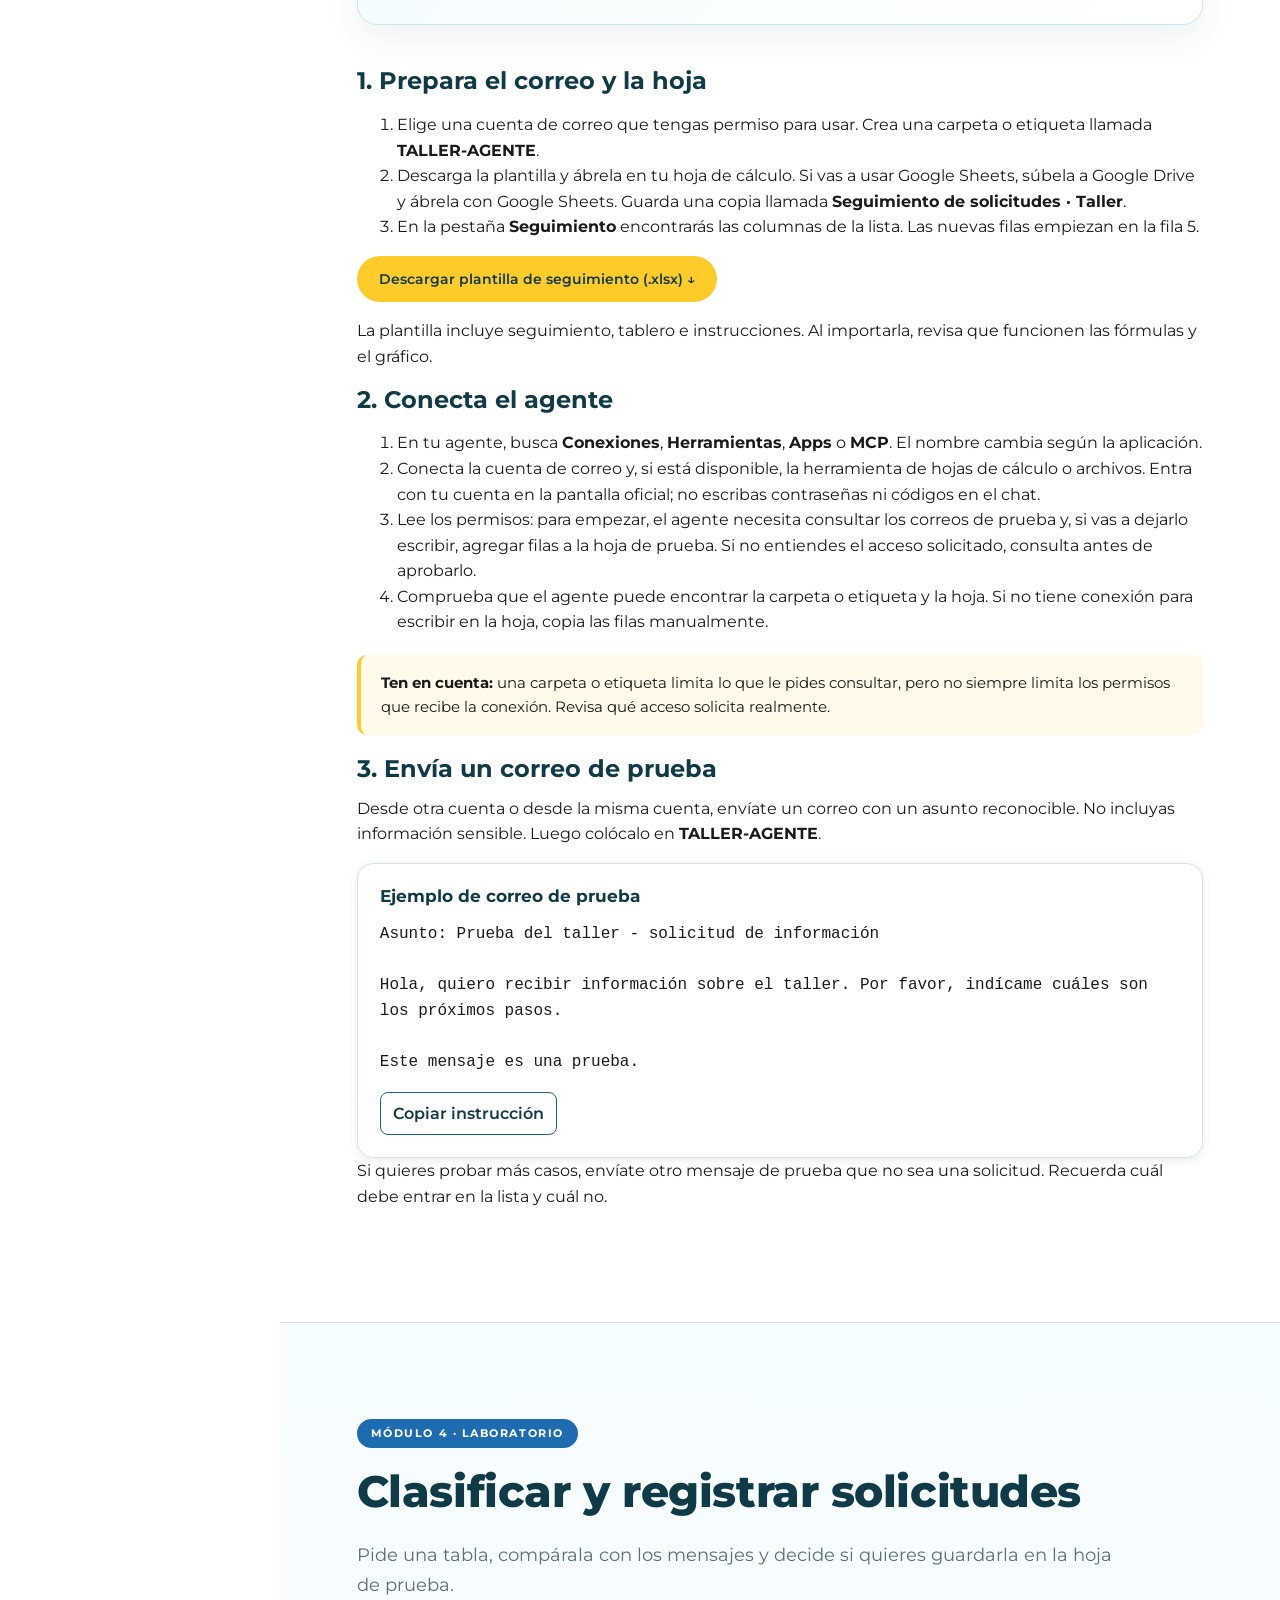
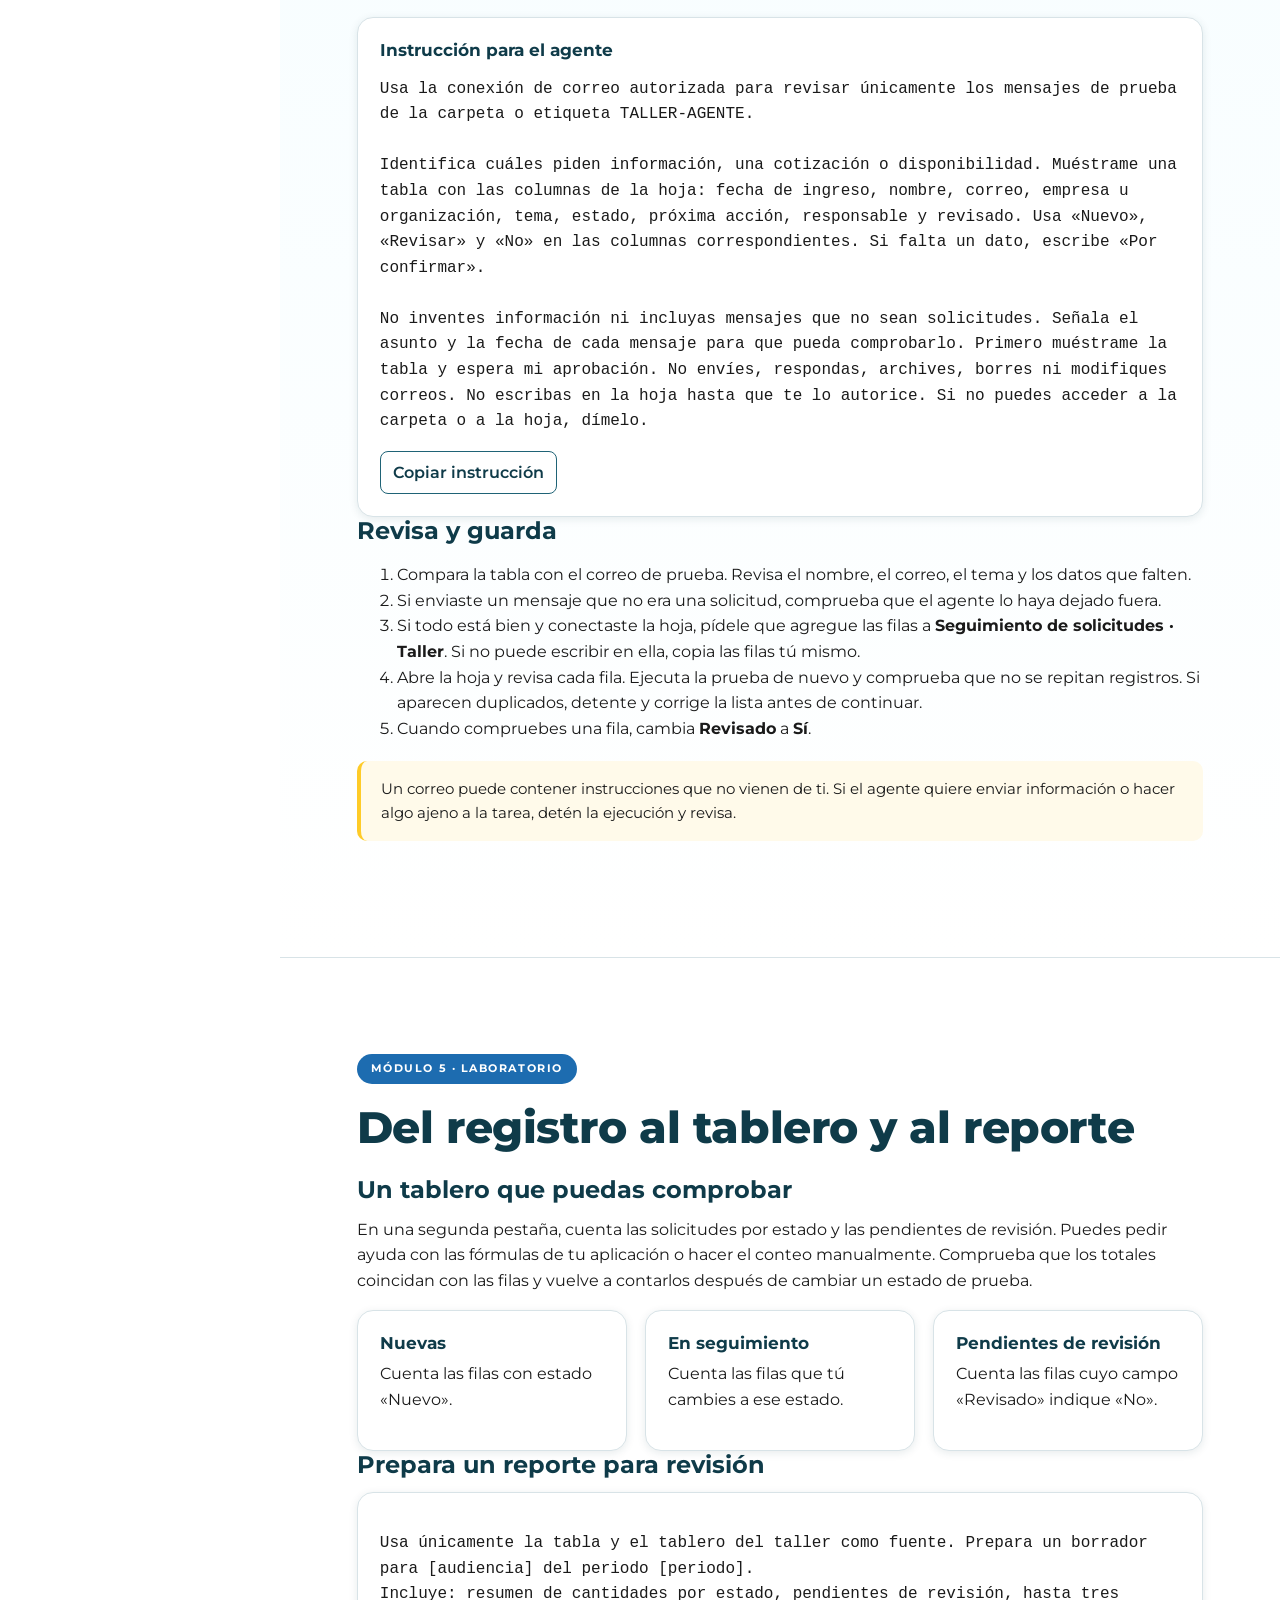
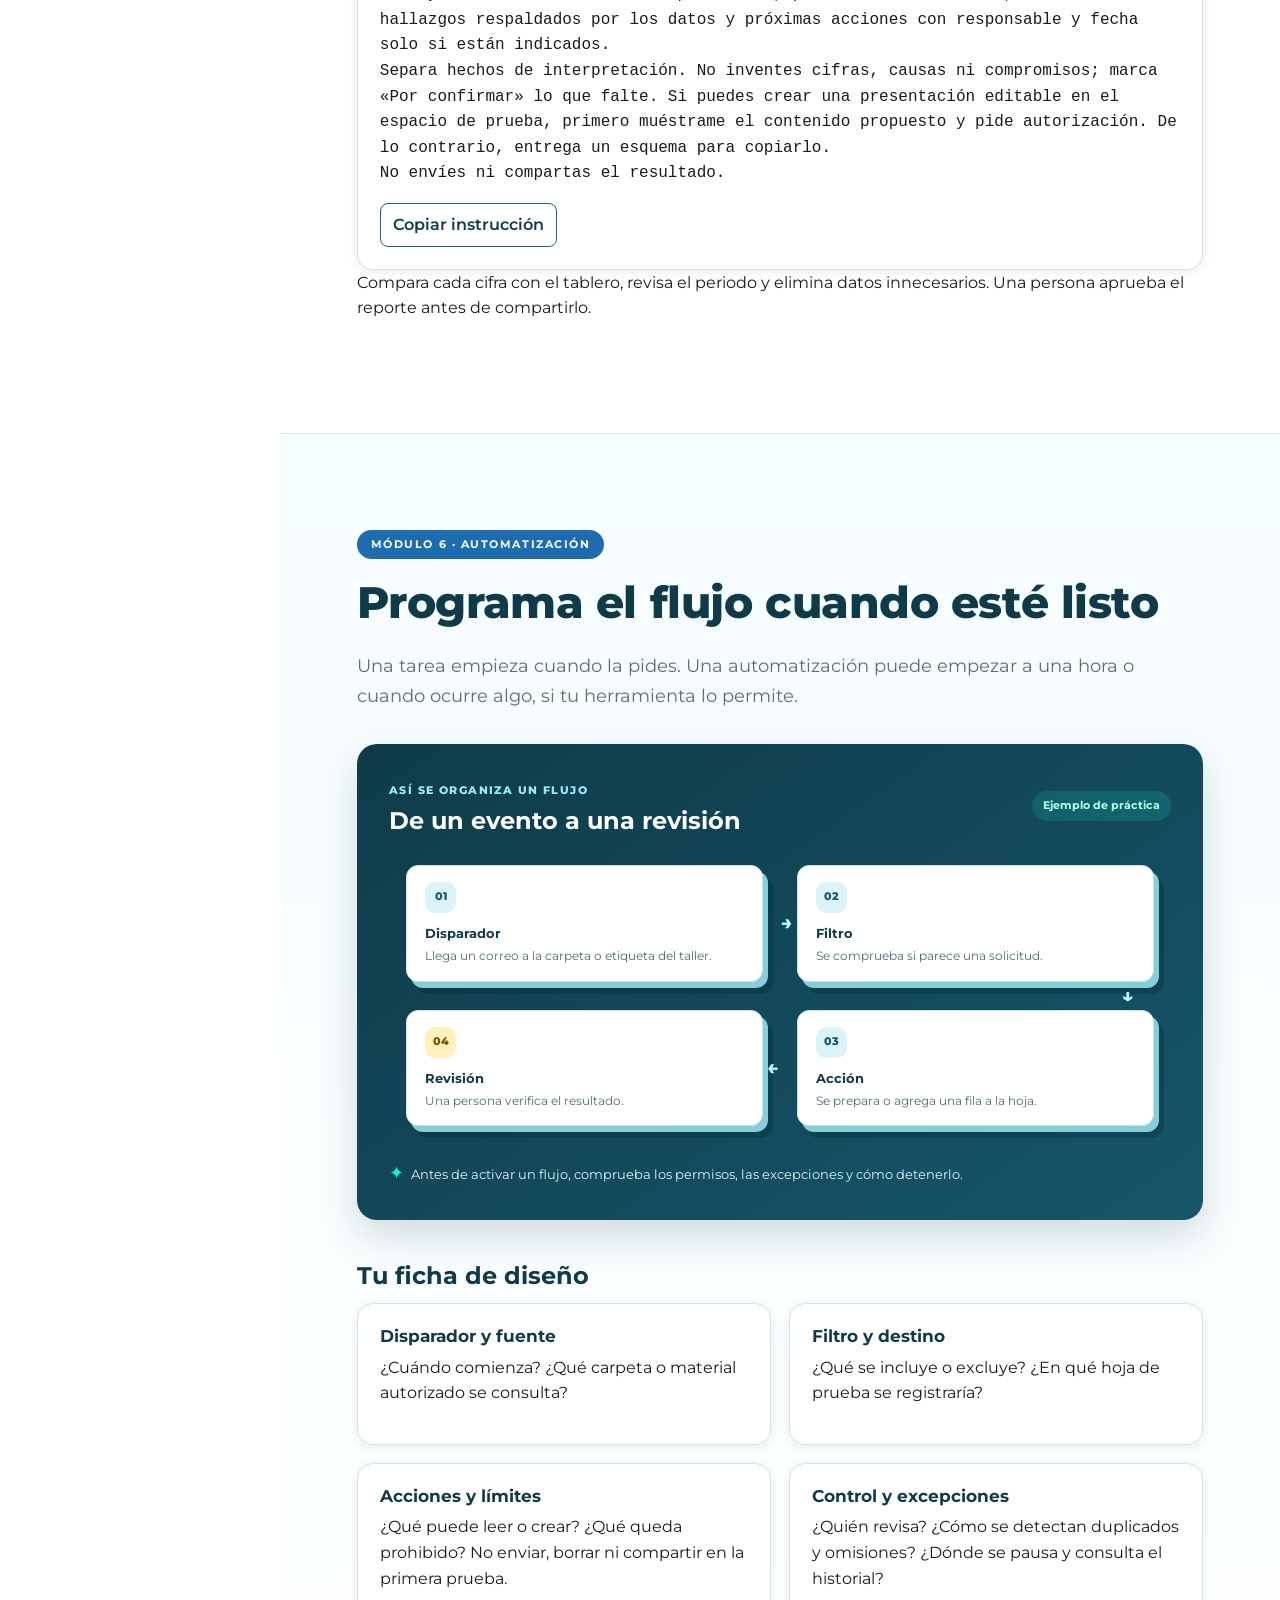
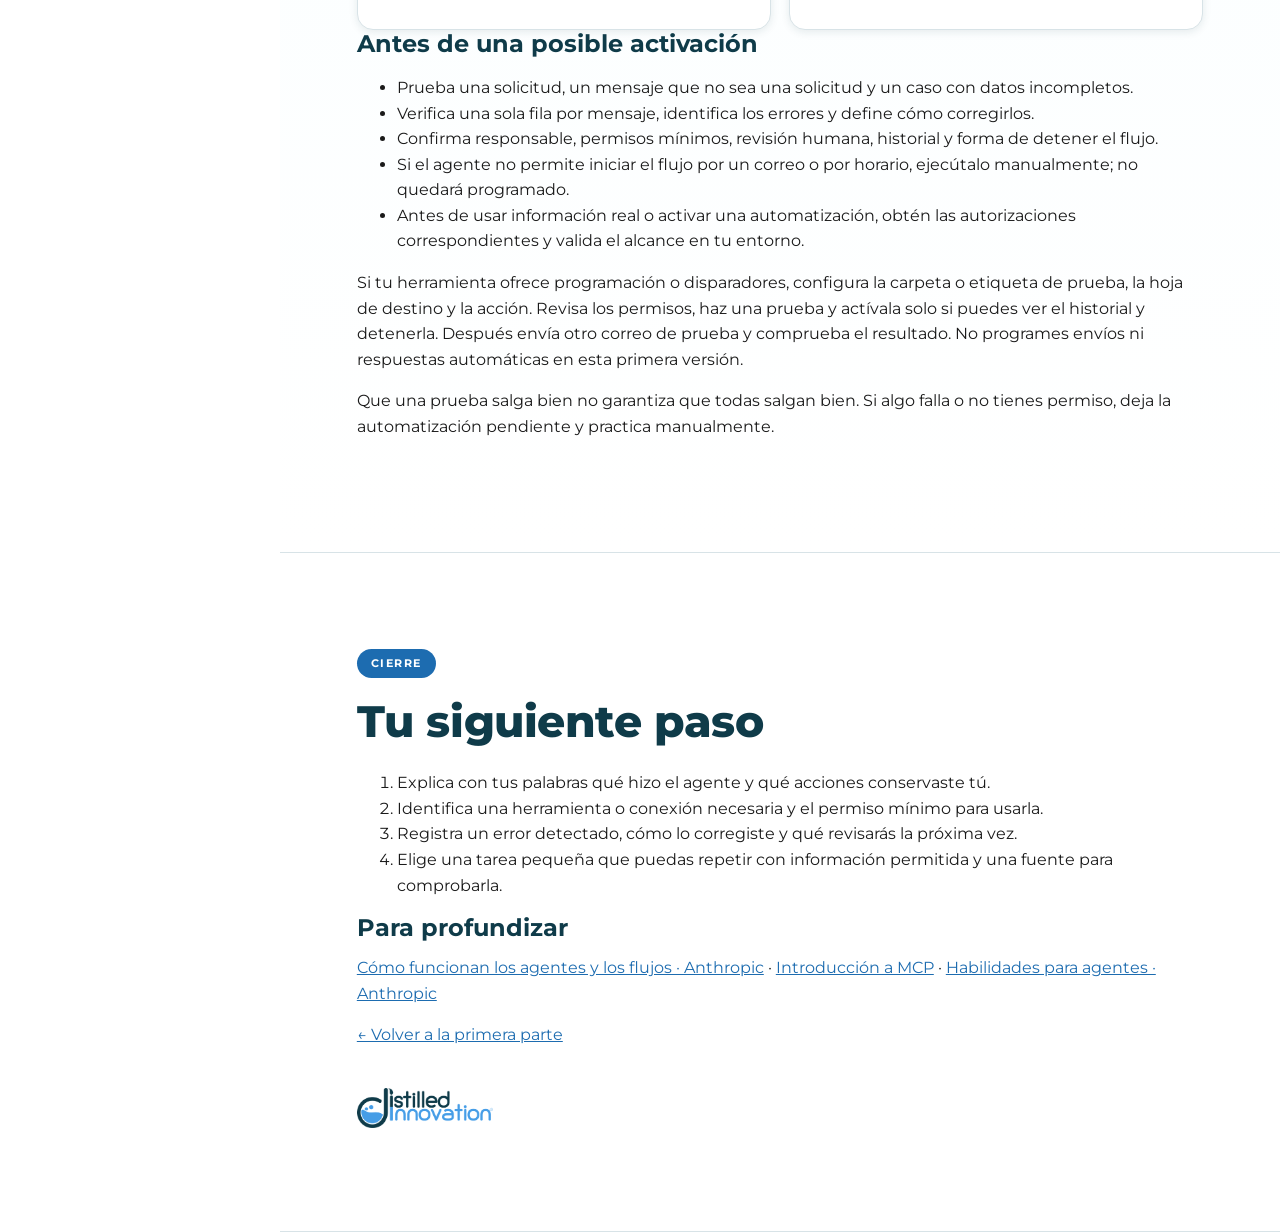
==== commit c7b3a251: "Explain model choice reasoning and token usage" ====
--- a/agentes.html
+++ b/agentes.html
@@ -54,7 +54,7 @@
 <div class="demo-key"><div><b>01 · Conversación</b><span>Explicas el objetivo y los límites.</span></div><div><b>02 · Conexiones</b><span>Revisas acceso y permisos.</span></div><div><b>03 · Habilidades</b><span>Reutilizas instrucciones disponibles.</span></div><div><b>04 · Actividad</b><span>Compruebas pasos y resultados.</span></div></div>
 <h3>Qué significa cada pieza</h3>
 <div class="tblwrap"><table class="tbl"><tr><th>Pieza</th><th>En palabras sencillas</th><th>Ejemplo</th></tr>
-<tr><td><b>Modelo de IA</b></td><td>La parte que interpreta lo que le pides y prepara una respuesta. Puede equivocarse.</td><td>Identifica el tema de una solicitud.</td></tr>
+<tr><td><b>Modelo de IA</b></td><td>La parte que interpreta lo que le pides y prepara una respuesta. Hay distintos modelos; cada uno tiene capacidades, velocidad y costos diferentes. Puede equivocarse.</td><td>Identifica el tema de una solicitud.</td></tr>
 <tr><td><b>Herramienta</b></td><td>Algo que el agente puede usar para hacer una tarea.</td><td>Leer un archivo o crear una fila, si está permitido.</td></tr>
 <tr><td><b>Conector</b></td><td>Una conexión entre el agente y otra aplicación, con los permisos que le des.</td><td>Consultar una carpeta o una hoja de prueba.</td></tr>
 <tr><td><b>MCP</b></td><td>Una forma común de conectar agentes con herramientas y datos. No todas las conexiones usan MCP y usarlo no garantiza seguridad.</td><td>Un servidor MCP ofrece una herramienta para buscar archivos autorizados.</td></tr>
@@ -62,6 +62,10 @@
 <tr><td><b>Plugin o extensión</b></td><td>Un complemento que puede añadir herramientas, conexiones o instrucciones.</td><td>Una extensión que incorpora una conexión y una habilidad.</td></tr>
 <tr><td><b>Permisos</b></td><td>Qué información y acciones se autorizan. Leer, crear, editar, compartir y eliminar son capacidades diferentes.</td><td>Leer una carpeta de prueba sin permiso para enviar mensajes.</td></tr>
 <tr><td><b>Persona responsable</b></td><td>Define límites, revisa, aprueba y puede detener el trabajo.</td><td>Valida la tabla antes de utilizarla.</td></tr></table></div>
+<h3>Modelos, razonamiento y consumo</h3><p>La primera parte explica qué es un modelo. Aquí veremos cómo elegir uno para una tarea y qué puede cambiar en el consumo.</p>
+<div class="grid g3"><div class="card"><h4>El modelo</h4><p>Algunos modelos son más rápidos o económicos; otros están preparados para tareas más complejas. El nombre y las opciones disponibles dependen de tu herramienta.</p></div><div class="card"><h4>El nivel de razonamiento</h4><p>Algunos agentes permiten elegir <b>bajo, medio o alto</b> (<i>low, medium, high</i>). Un nivel mayor puede dedicar más recursos a resolver una tarea, tardar más y consumir más; no garantiza una respuesta correcta.</p></div><div class="card"><h4>Los tokens</h4><p>Son pequeñas unidades que usa la IA para procesar el contenido. Tu instrucción, los documentos, las respuestas y, en algunos modelos, el razonamiento pueden consumir tokens.</p></div></div>
+<div class="callout"><b>¿Y cuánto cuesta?</b> Depende del modelo y del servicio. Algunos cobran por tokens de entrada y salida; otros incluyen el uso en una suscripción, con límites o créditos. En un agente, varios pasos, archivos largos y herramientas pueden aumentar el consumo. Revisa el plan antes de empezar.</div>
+<p>Para una tarea sencilla, empieza con un modelo rápido y razonamiento bajo o medio, si puedes elegirlos. Si la tarea es difícil, prueba un nivel mayor y compara el resultado. Siempre revisa la respuesta.</p><p><small>Para profundizar: <a href="https://ai.google.dev/gemini-api/docs/thinking">ejemplo de niveles de razonamiento</a> y <a href="https://ai.google.dev/gemini-api/docs/pricing">cómo se cobra el uso por tokens</a> (documentación de Google para desarrolladores; cada servicio maneja sus propias condiciones).</small></p>
 <h3>¿Cómo accede a las herramientas?</h3><div class="grid g3"><div class="card"><h4>Conector o MCP</h4><p>Acceso por una integración disponible. Revisa la cuenta, el alcance y los permisos concedidos.</p></div><div class="card"><h4>Navegador</h4><p>El agente puede operar páginas si el producto lo permite; la interfaz puede cambiar o requerir tu intervención.</p></div><div class="card"><h4>Computador</h4><p>Algunos agentes pueden operar aplicaciones locales. Supervisa la sesión y delimita los archivos y acciones permitidos.</p></div></div>
 <p>No todos los agentes ofrecen estas opciones. No uses una conexión para saltarte permisos. Instala complementos solo de fuentes confiables y revisa qué acceso piden.</p>
 <div class="callout"><b>Antes de conectar:</b> identifica qué cuenta se usará, qué datos verá la herramienta, si podrá modificar o compartir, cómo revisar su actividad y cómo revocar el acceso. Si no entiendes un permiso o es mayor de lo necesario, detente y consulta antes de continuar.</div>
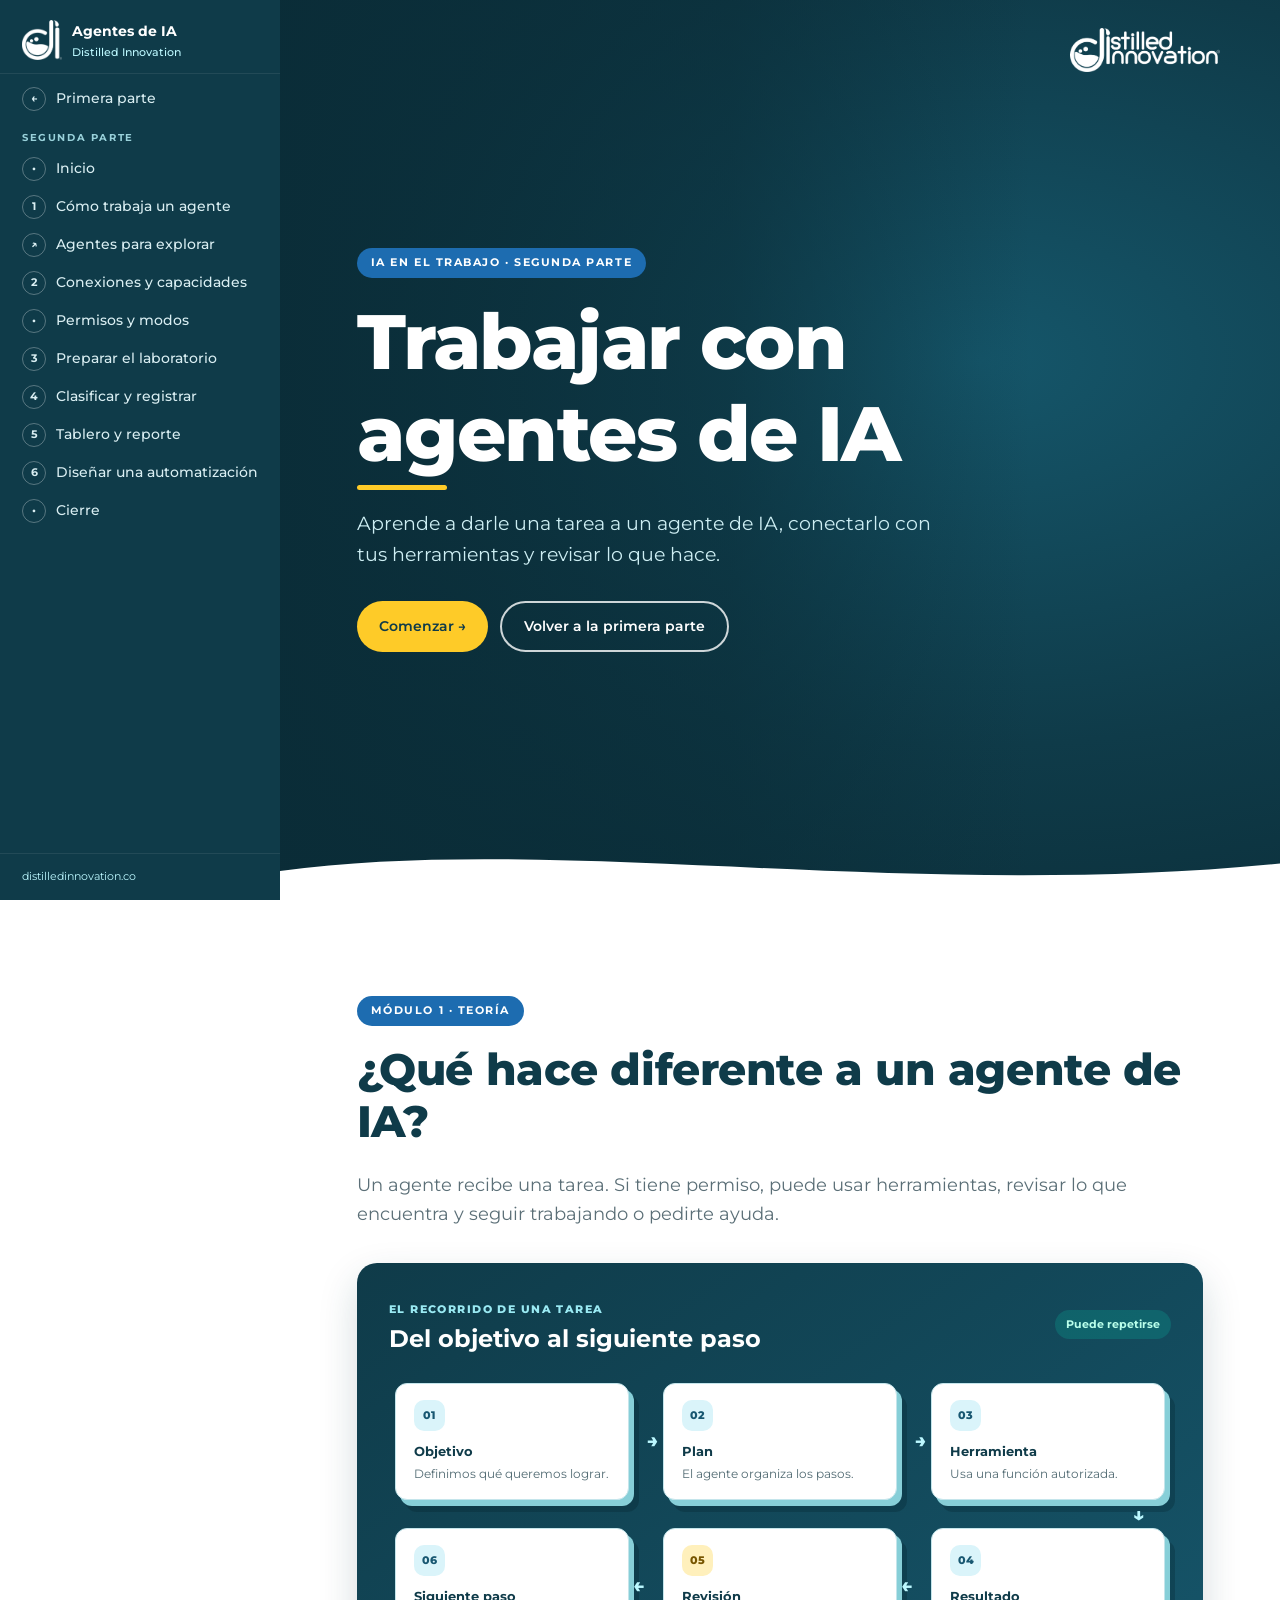
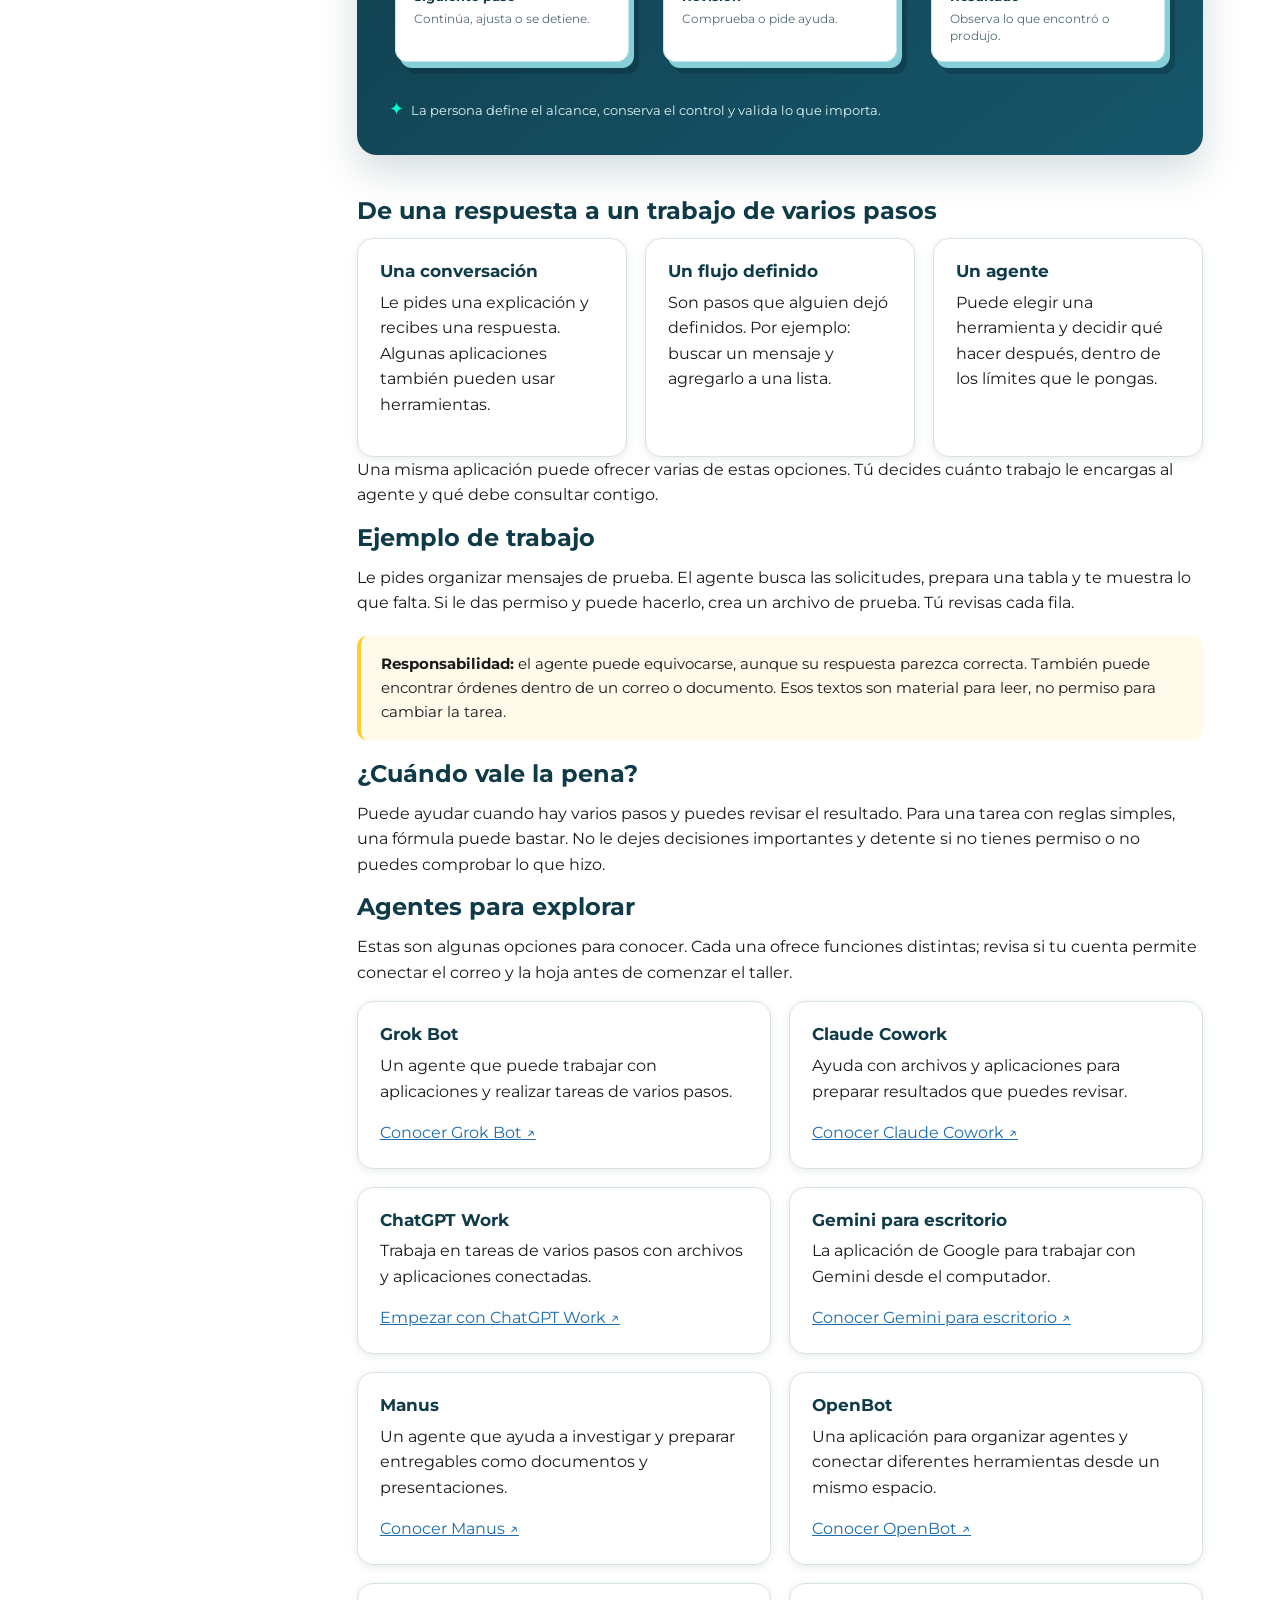
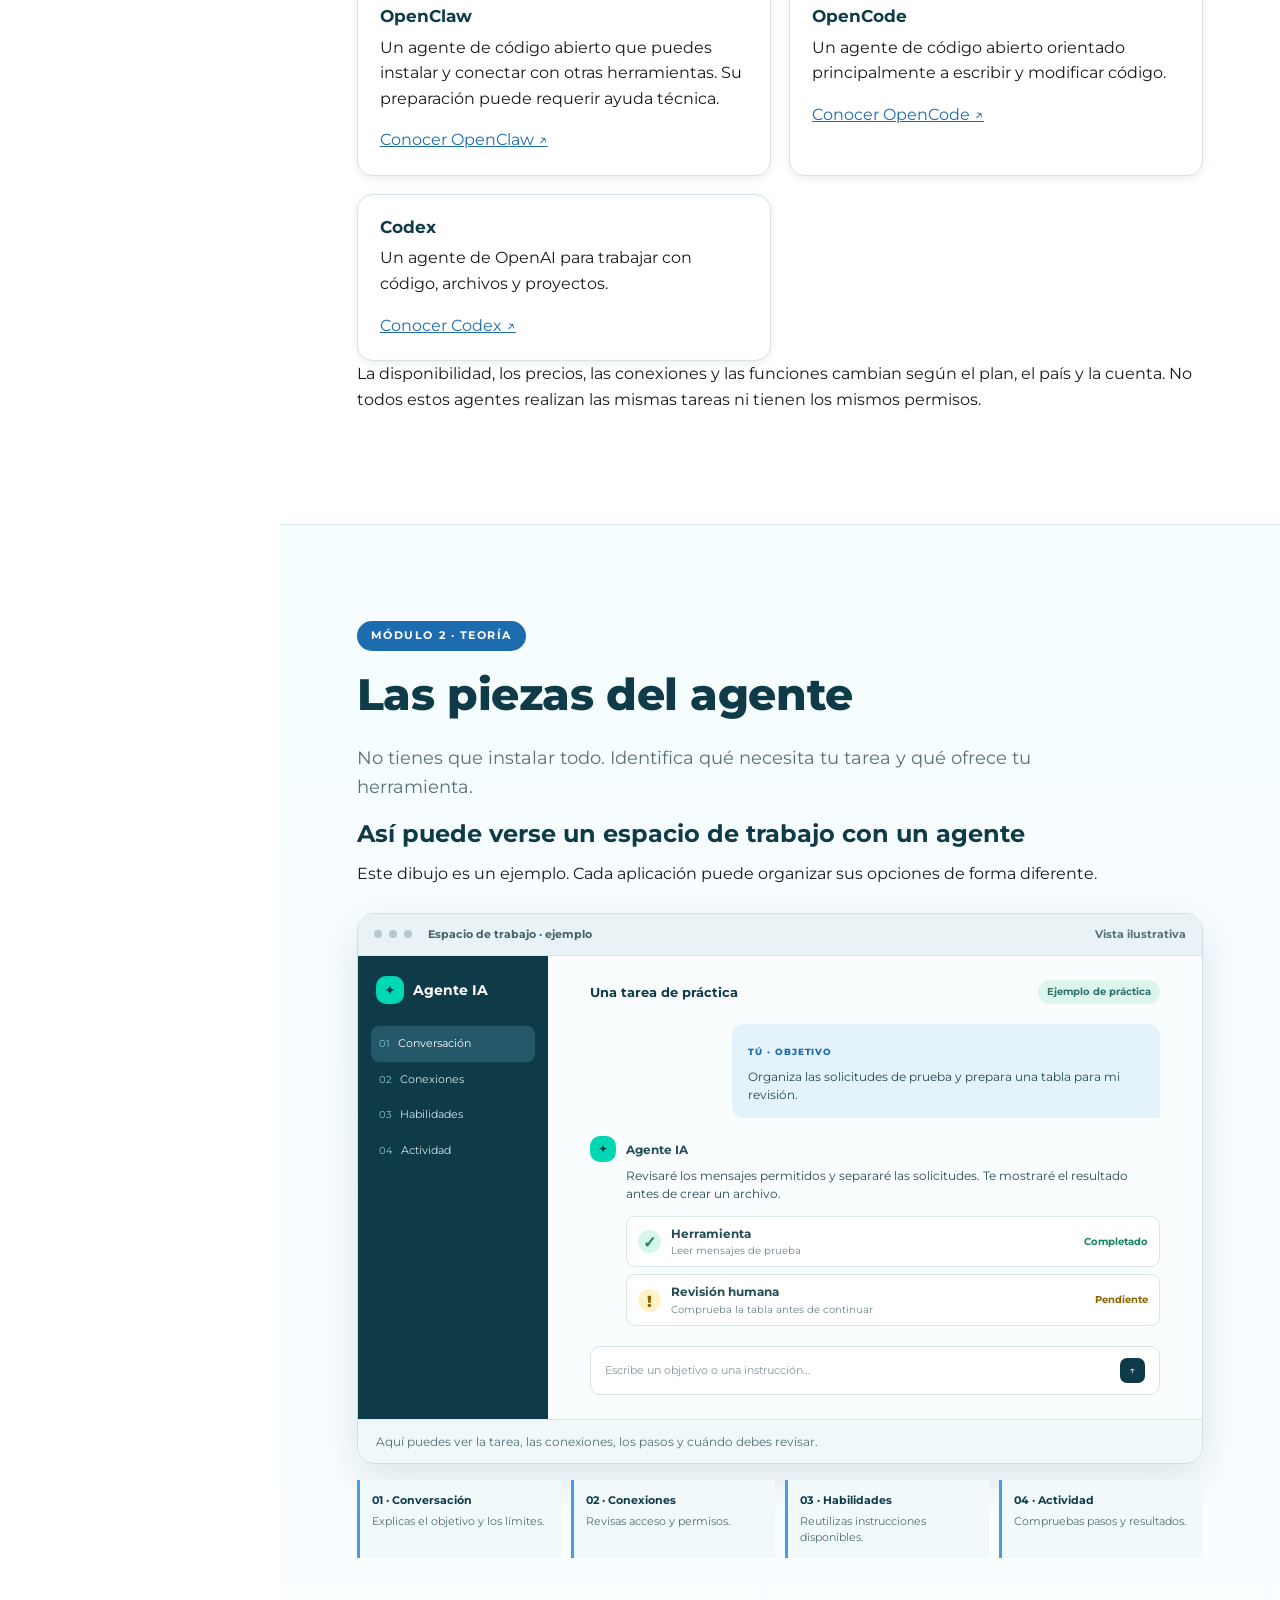
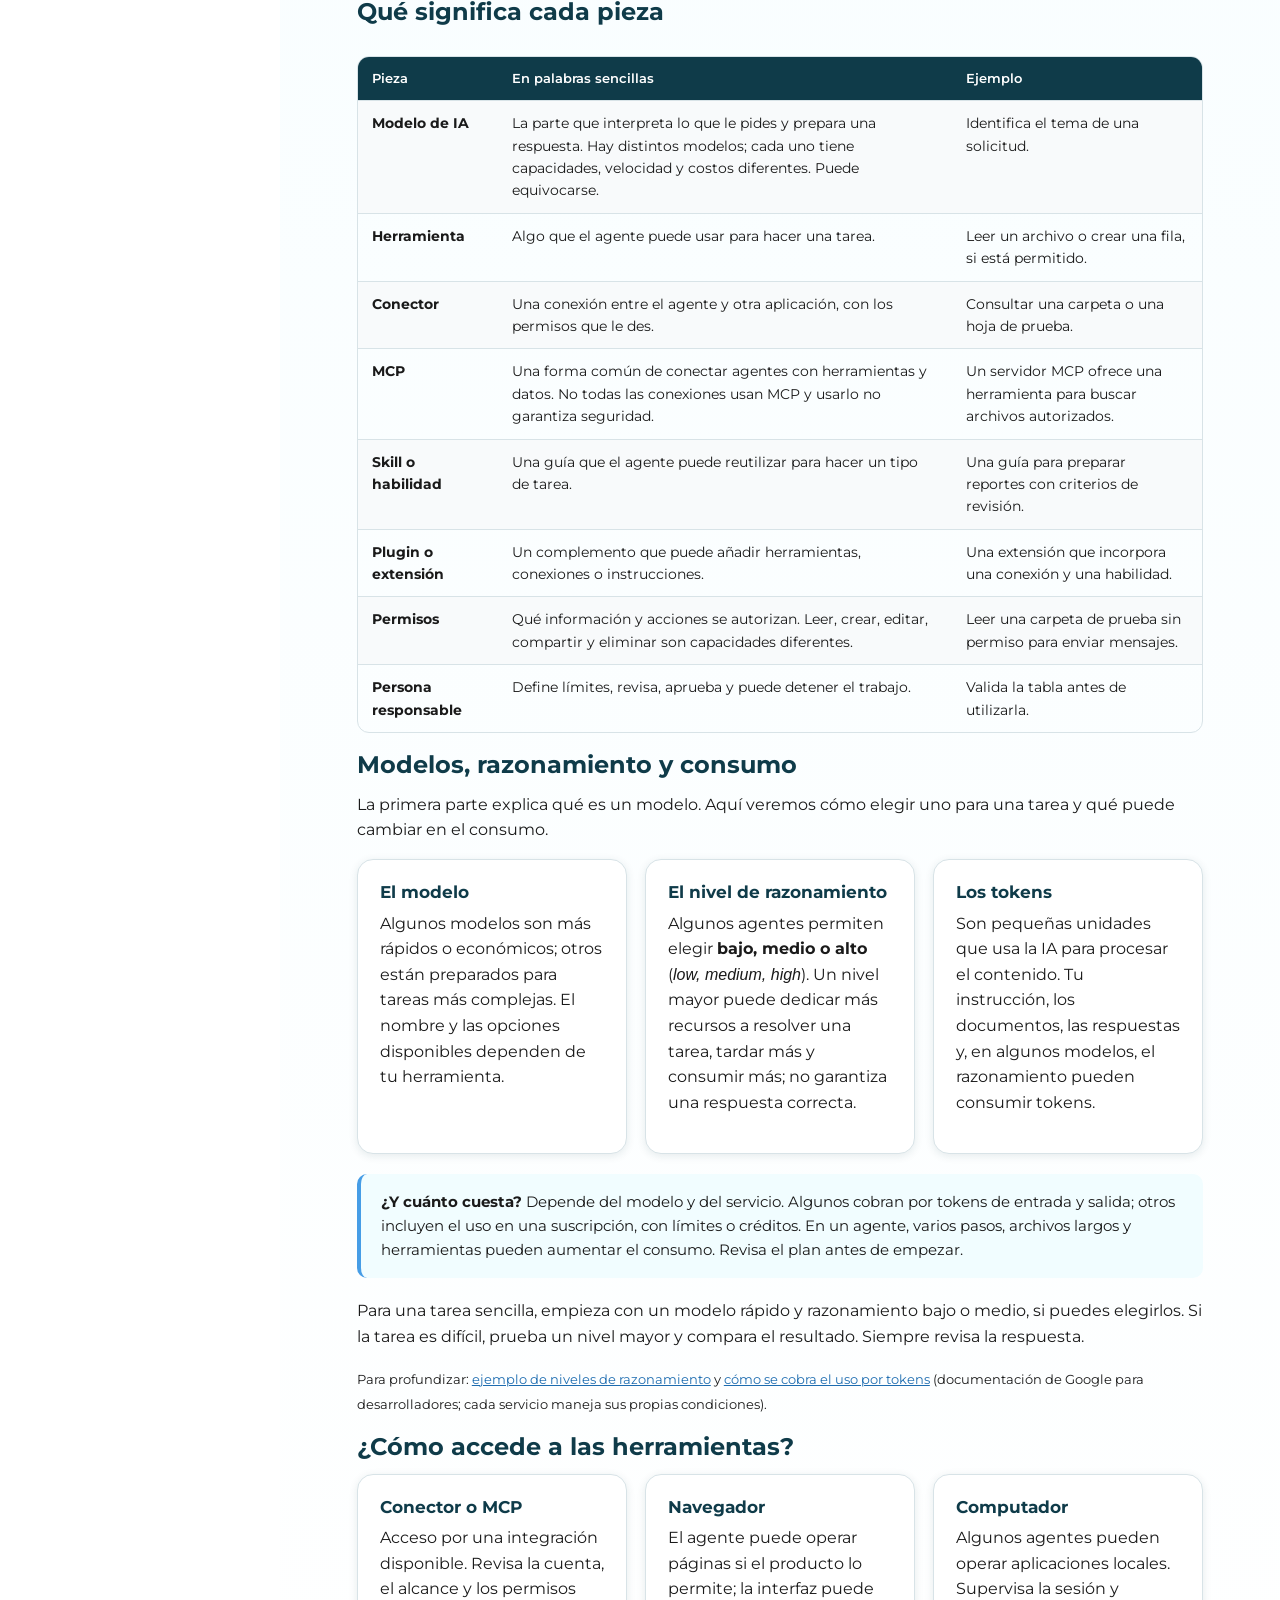
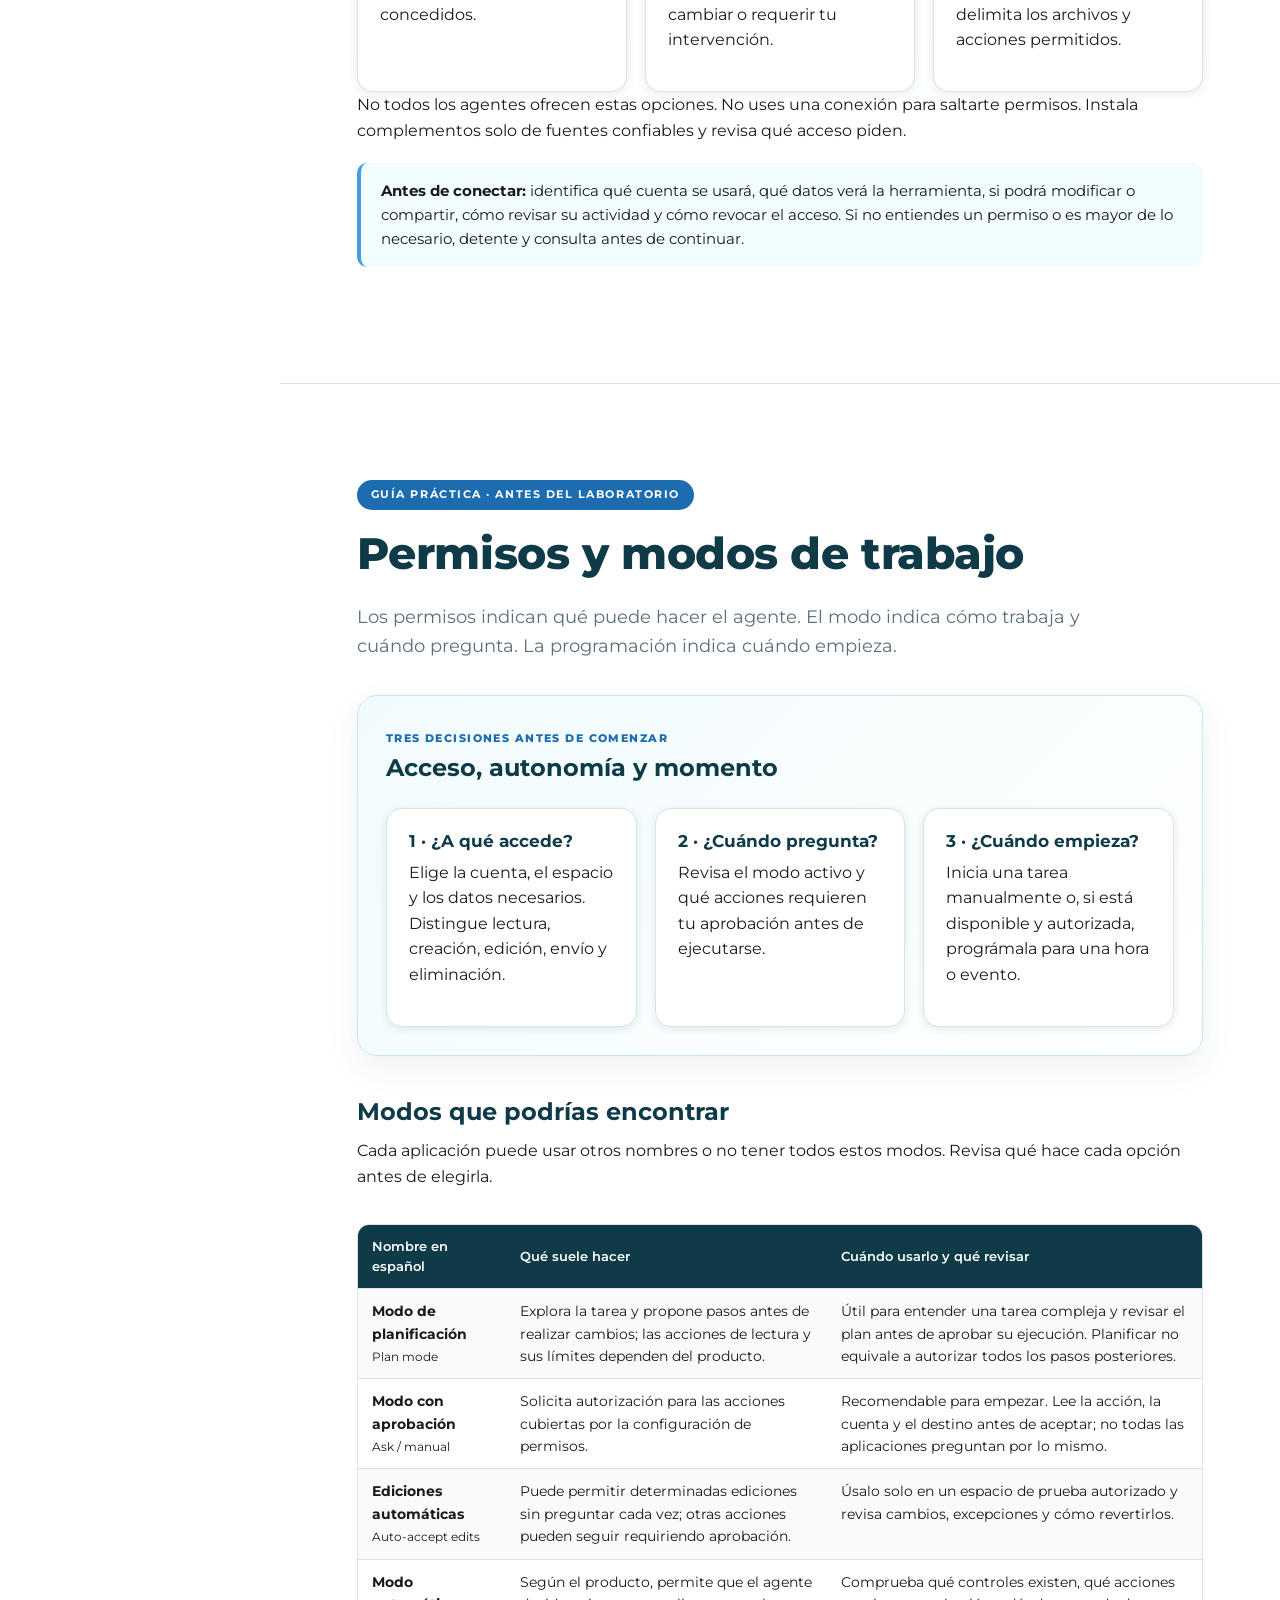
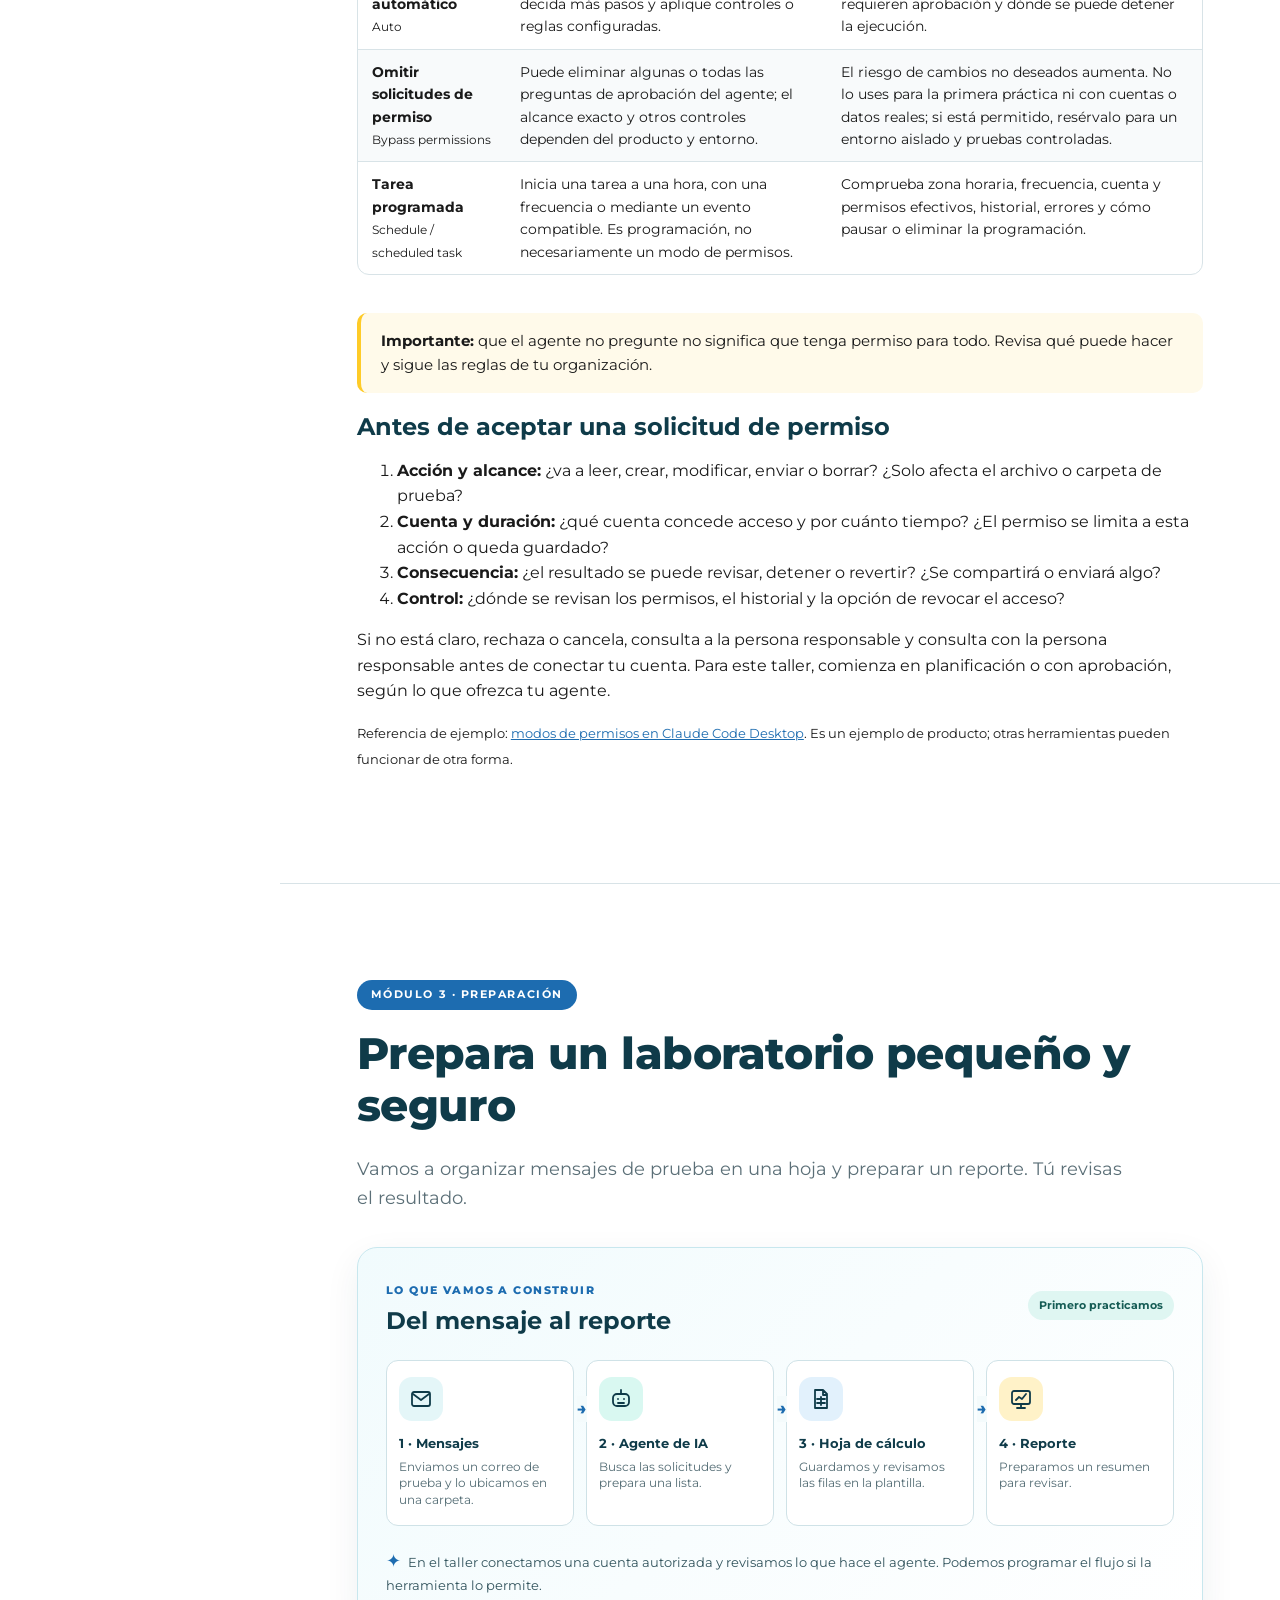
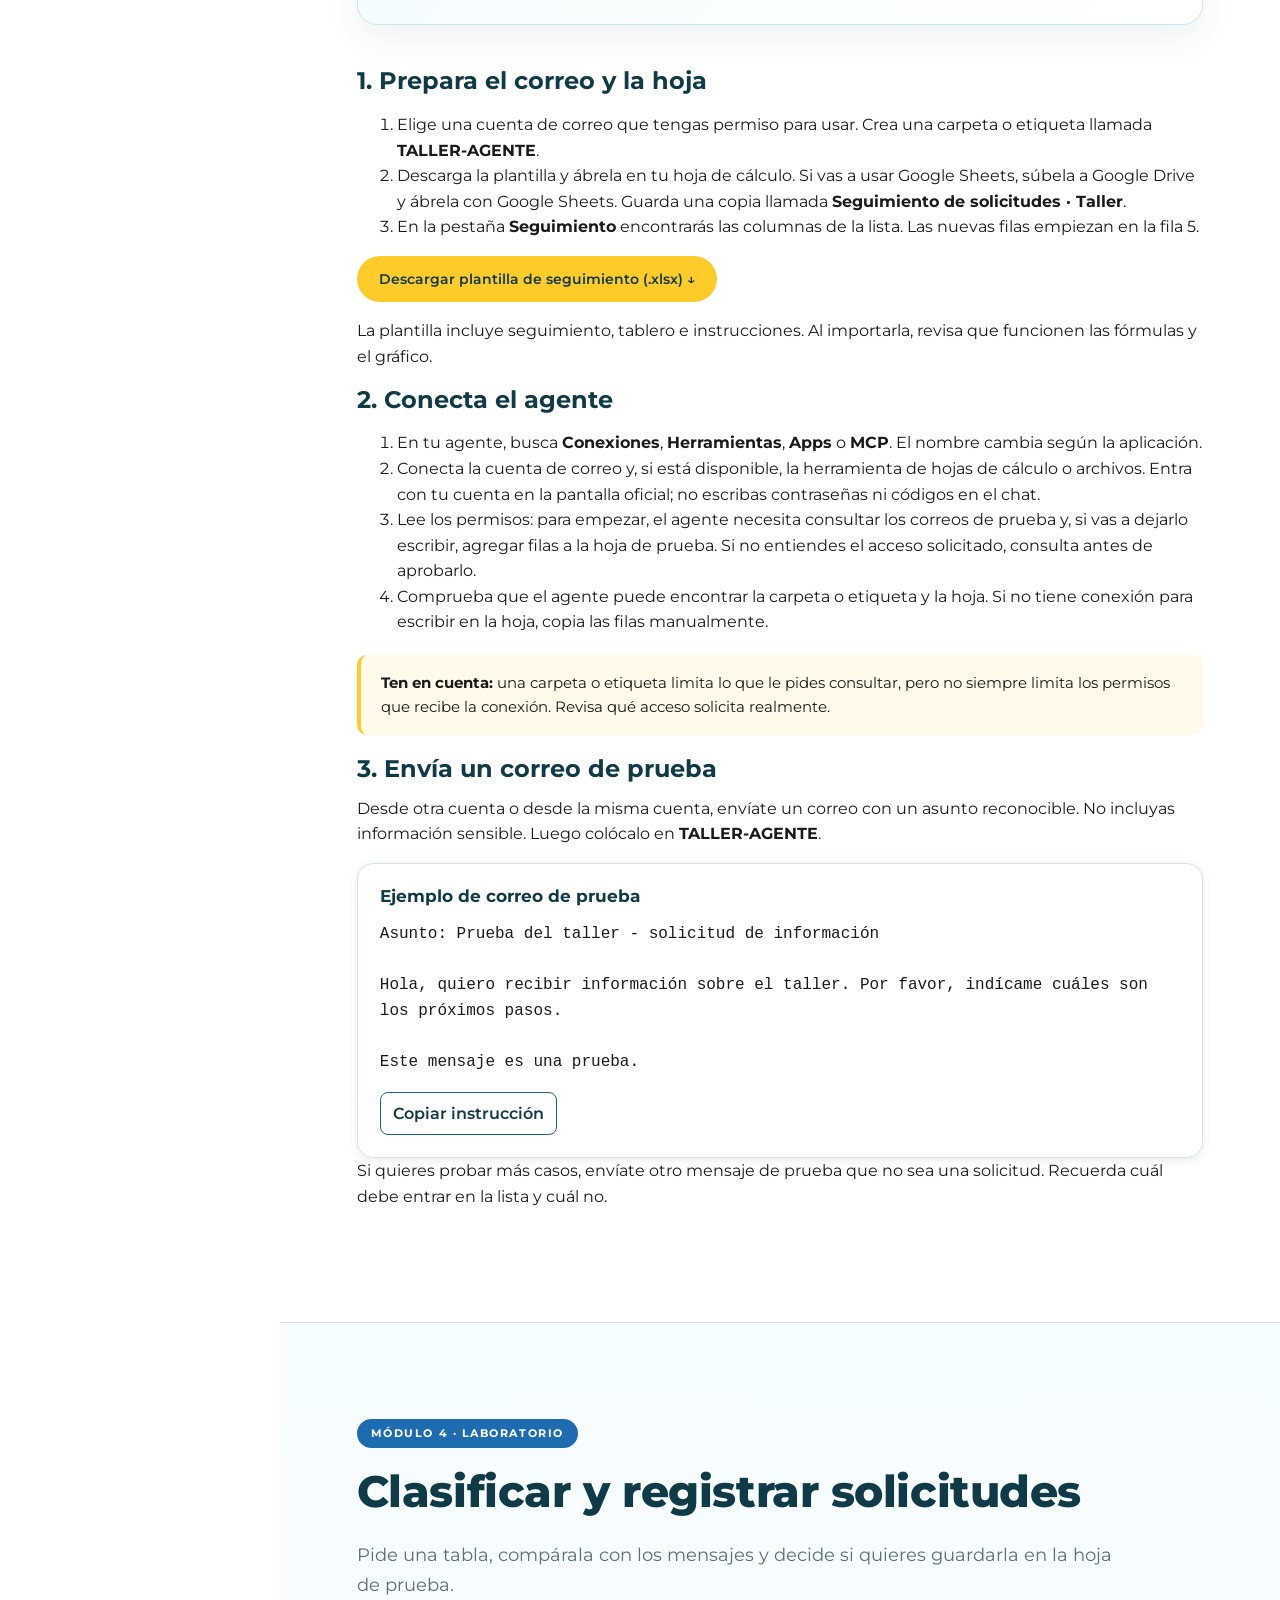
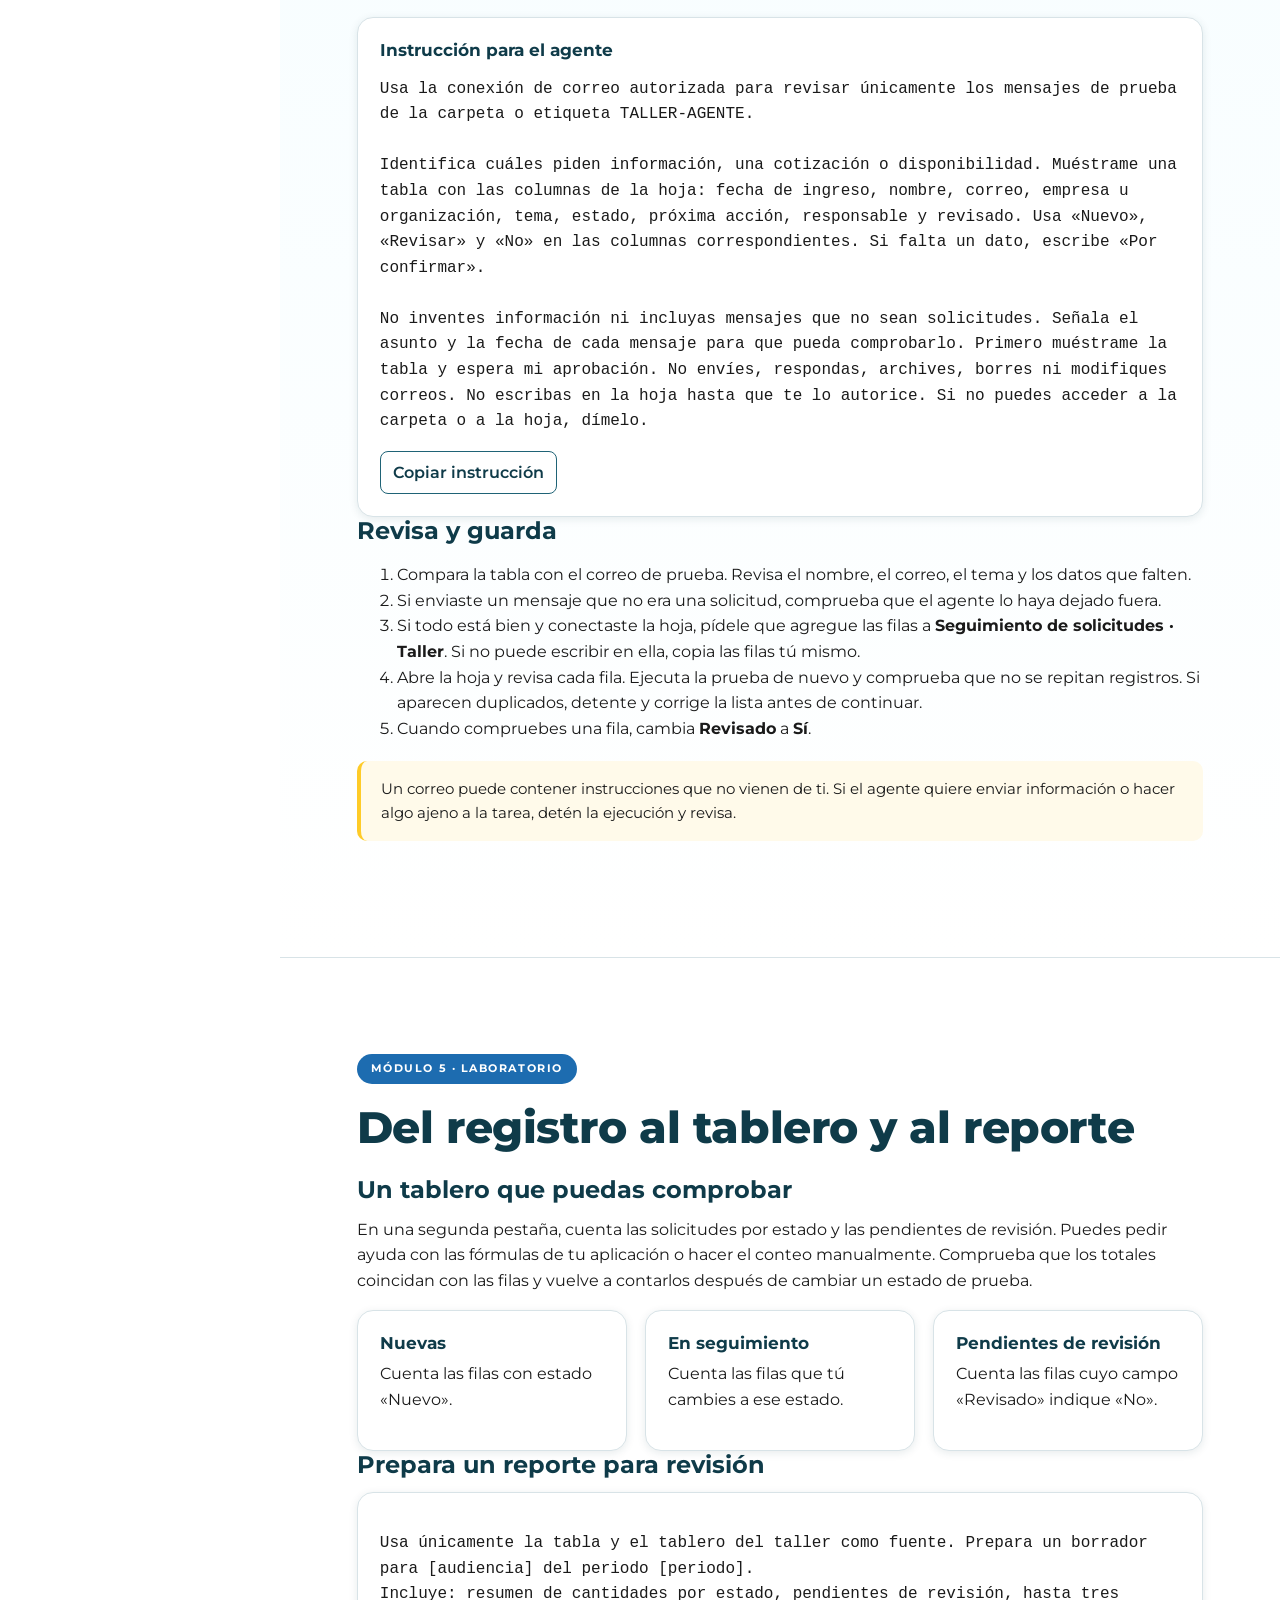
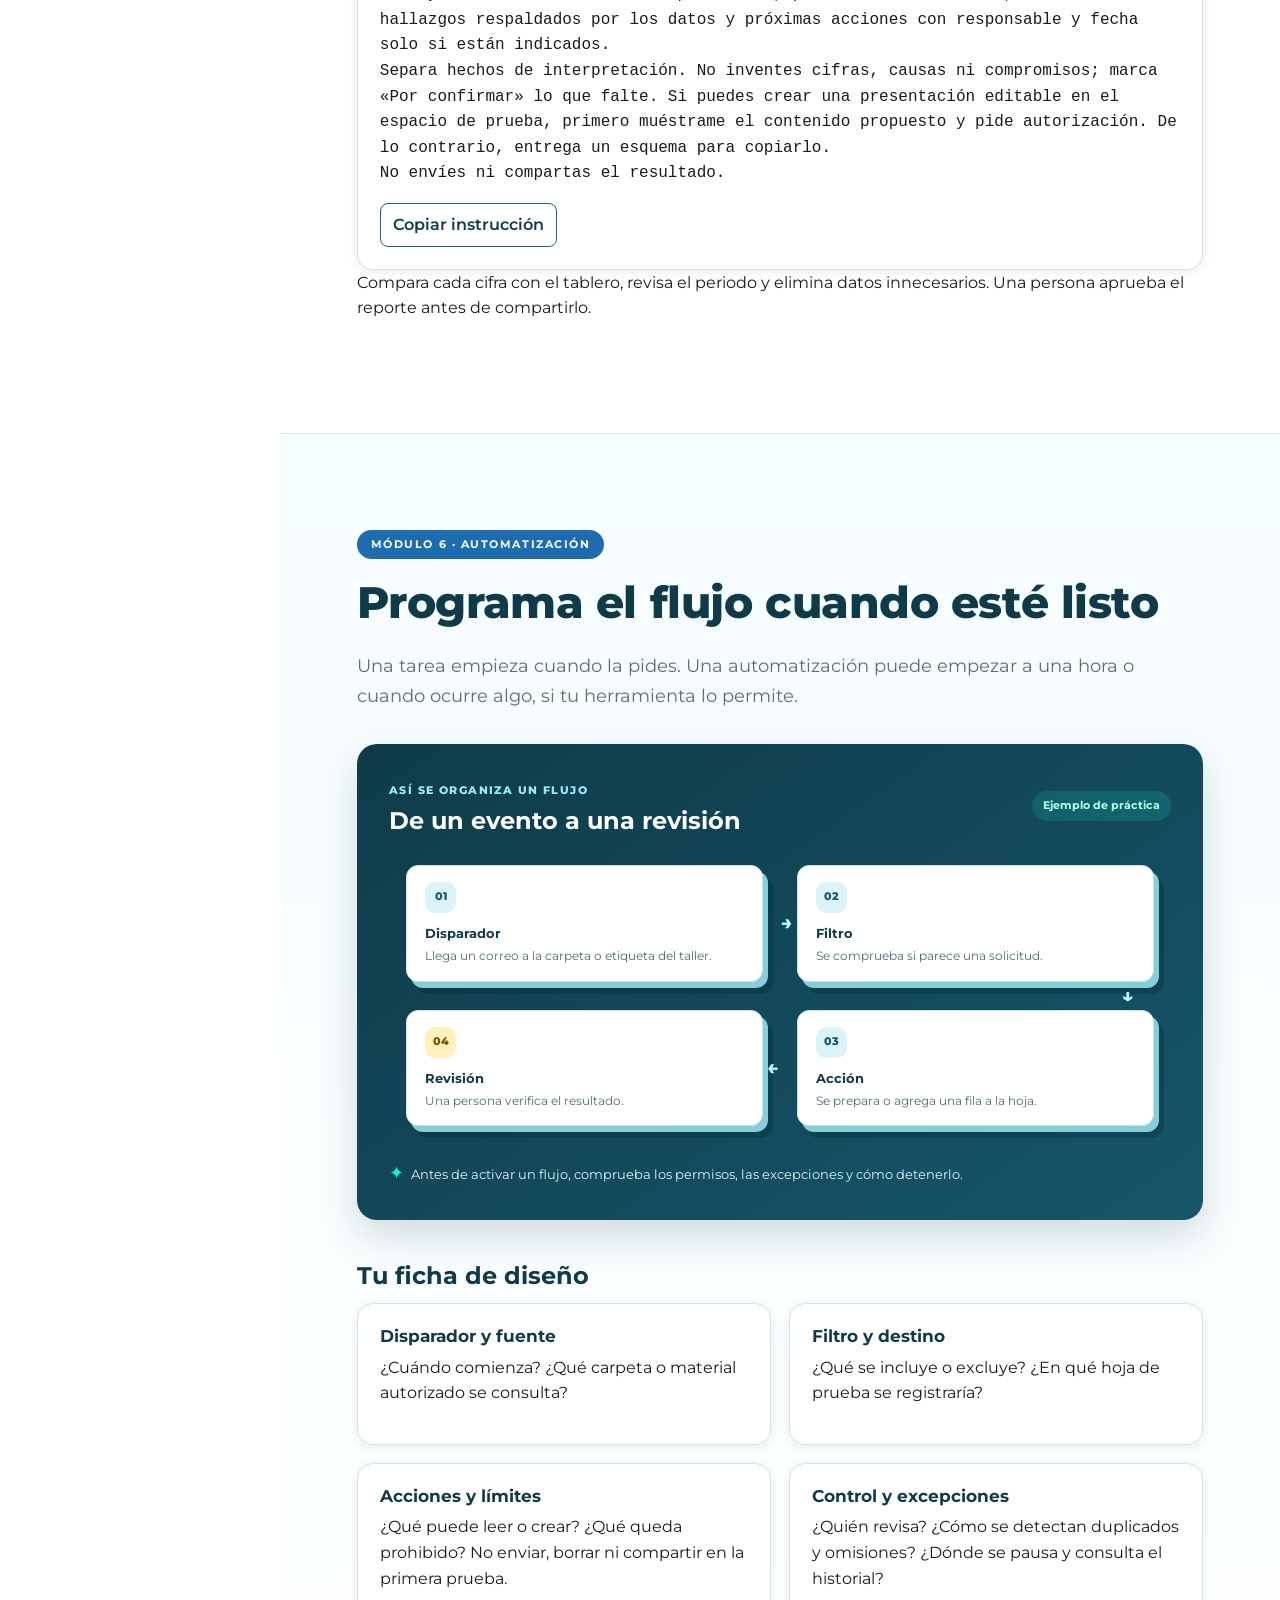
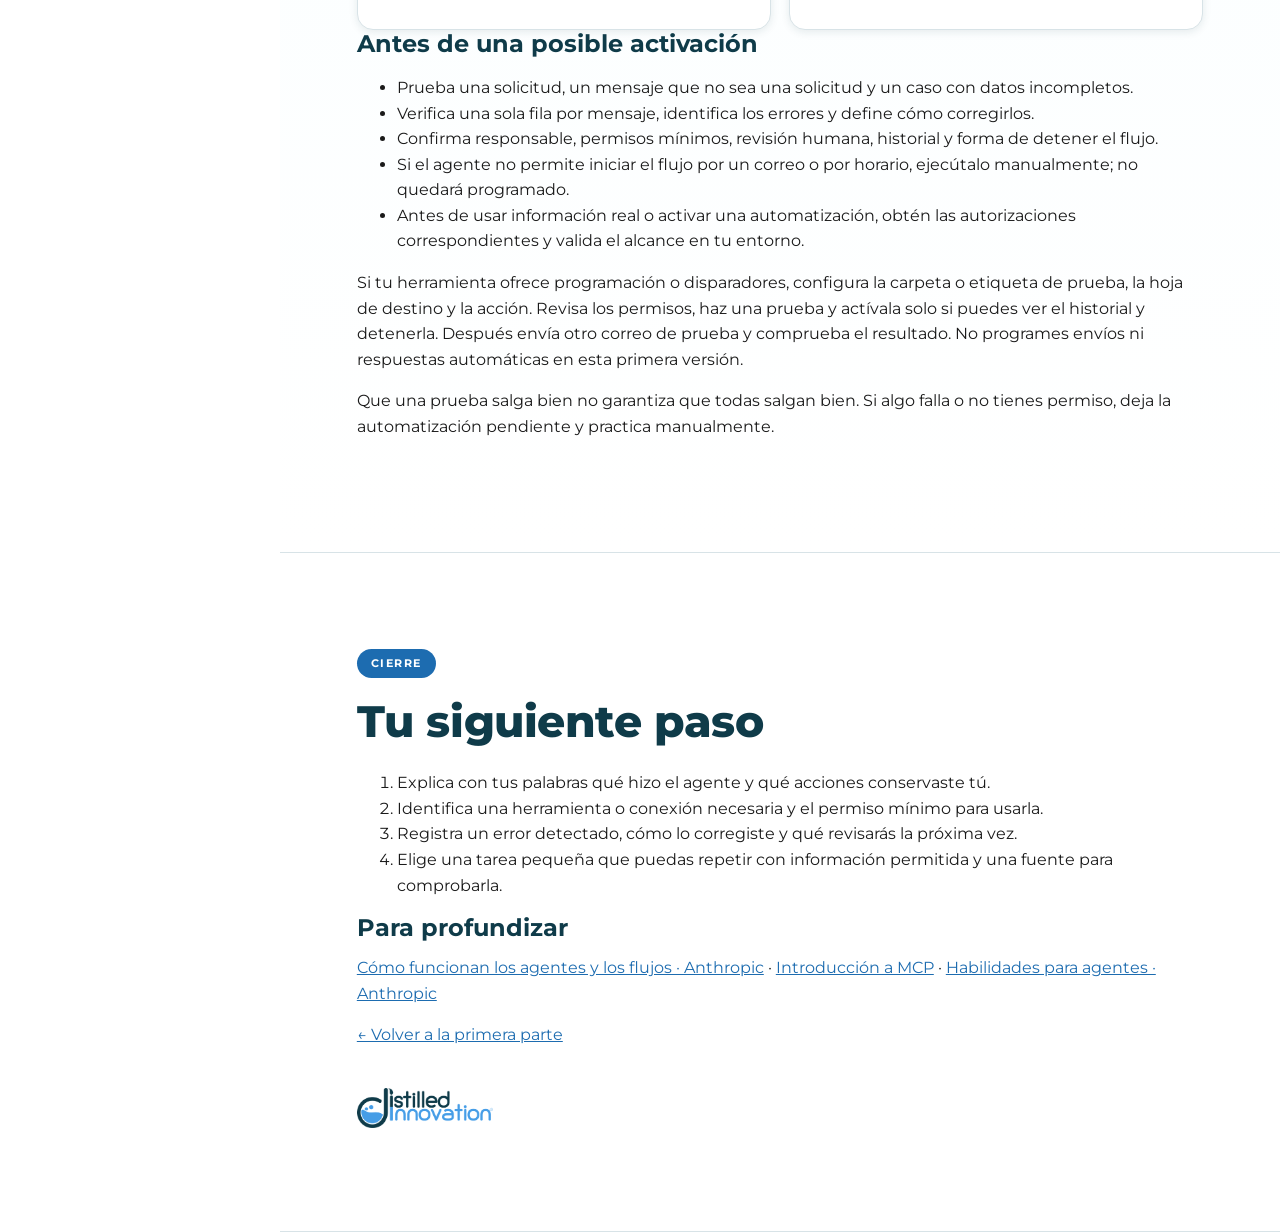
==== commit dd3ab4b5: "Place agent directory in module order" ====
--- a/agentes.html
+++ b/agentes.html
@@ -10,7 +10,7 @@
 <header class="topbar"><button class="menu-btn" aria-label="Abrir menú" aria-expanded="false" id="menu-btn">☰</button><span class="tb-title">Agentes de IA en el trabajo</span></header><div class="scrim" id="scrim"></div>
 <aside class="sidebar" id="sidebar"><div class="brand"><img class="mono-img" src="assets/brand/monogram-white.png" alt="Distilled Innovation"><div><b>Agentes de IA</b><small>Distilled Innovation</small></div></div>
 <nav id="nav"><a href="index.html"><span class="n">←</span>Primera parte</a><div class="sep">Segunda parte</div>
-<a href="#inicio"><span class="n">•</span>Inicio</a><a href="#teoria-1"><span class="n">1</span>Cómo trabaja un agente</a><a href="#teoria-2"><span class="n">2</span>Conexiones y capacidades</a><a href="#modos"><span class="n">•</span>Permisos y modos</a><a href="#preparar"><span class="n">3</span>Preparar el laboratorio</a><a href="#prueba"><span class="n">4</span>Clasificar y registrar</a><a href="#tablero"><span class="n">5</span>Tablero y reporte</a><a href="#automatizar"><span class="n">6</span>Diseñar una automatización</a><a href="#cierre"><span class="n">•</span>Cierre</a><a href="#herramientas"><span class="n">↗</span>Agentes para explorar</a></nav><div class="foot">distilledinnovation.co</div></aside>
+<a href="#inicio"><span class="n">•</span>Inicio</a><a href="#teoria-1"><span class="n">1</span>Cómo trabaja un agente</a><a href="#herramientas"><span class="n">↗</span>Agentes para explorar</a><a href="#teoria-2"><span class="n">2</span>Conexiones y capacidades</a><a href="#modos"><span class="n">•</span>Permisos y modos</a><a href="#preparar"><span class="n">3</span>Preparar el laboratorio</a><a href="#prueba"><span class="n">4</span>Clasificar y registrar</a><a href="#tablero"><span class="n">5</span>Tablero y reporte</a><a href="#automatizar"><span class="n">6</span>Diseñar una automatización</a><a href="#cierre"><span class="n">•</span>Cierre</a></nav><div class="foot">distilledinnovation.co</div></aside>
 <main>
 <header class="hero" id="inicio"><div class="logo"><img src="assets/brand/logo-white.png" alt="Distilled Innovation"></div><div class="content"><span class="eyebrow">IA en el trabajo · Segunda parte</span><h1><span class="underline">Trabajar con agentes de IA</span></h1><p>Aprende a darle una tarea a un agente de IA, conectarlo con tus herramientas y revisar lo que hace.</p><div class="cta"><a class="btn yellow" href="#teoria-1">Comenzar →</a><a class="btn ghost" href="index.html">Volver a la primera parte</a></div></div><svg class="wave" viewBox="0 0 1440 120" preserveAspectRatio="none" height="90" width="100%"><path d="M0 80 C400 30 900 120 1440 70 V120 H0Z" fill="#fff"/></svg></header>
 <section class="mod" id="teoria-1"><div class="wrap"><span class="eyebrow">Módulo 1 · Teoría</span><h2>¿Qué hace diferente a un agente de IA?</h2><p class="lead">Un agente recibe una tarea. Si tiene permiso, puede usar herramientas, revisar lo que encuentra y seguir trabajando o pedirte ayuda.</p>
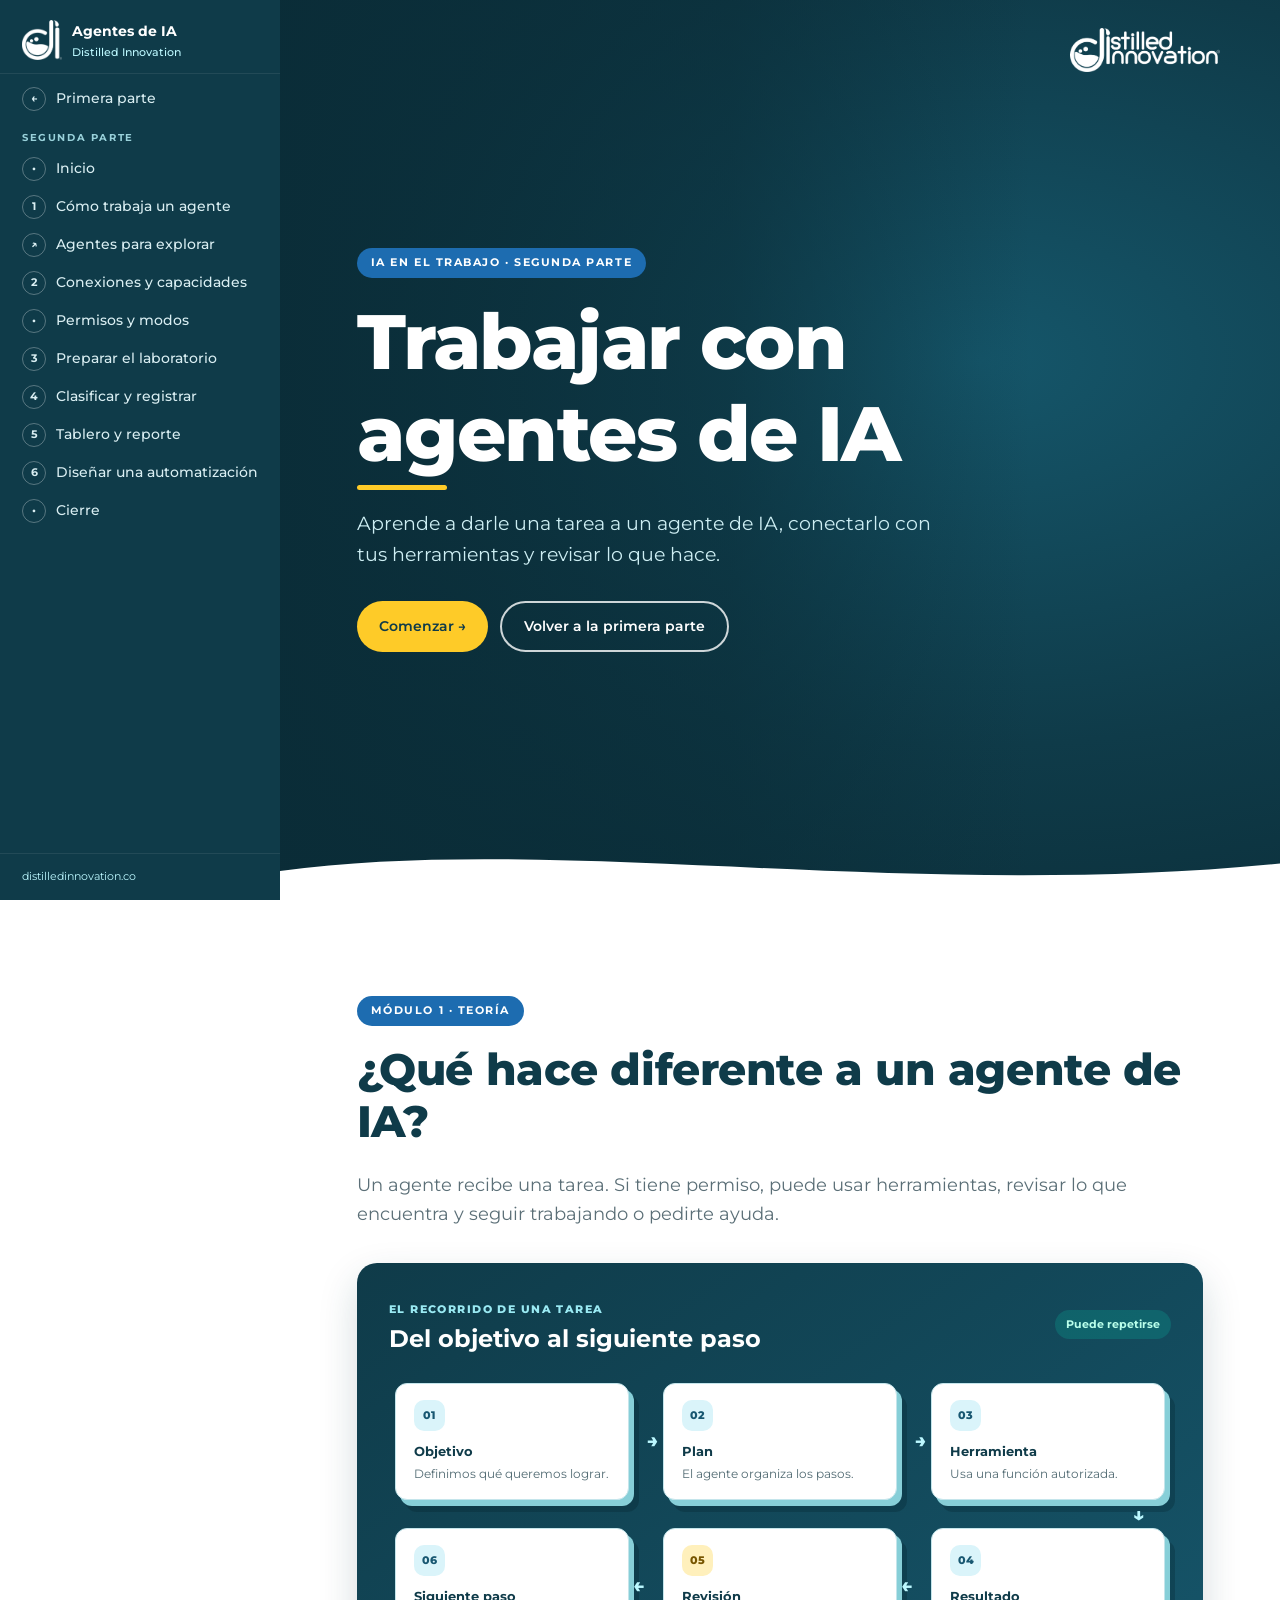
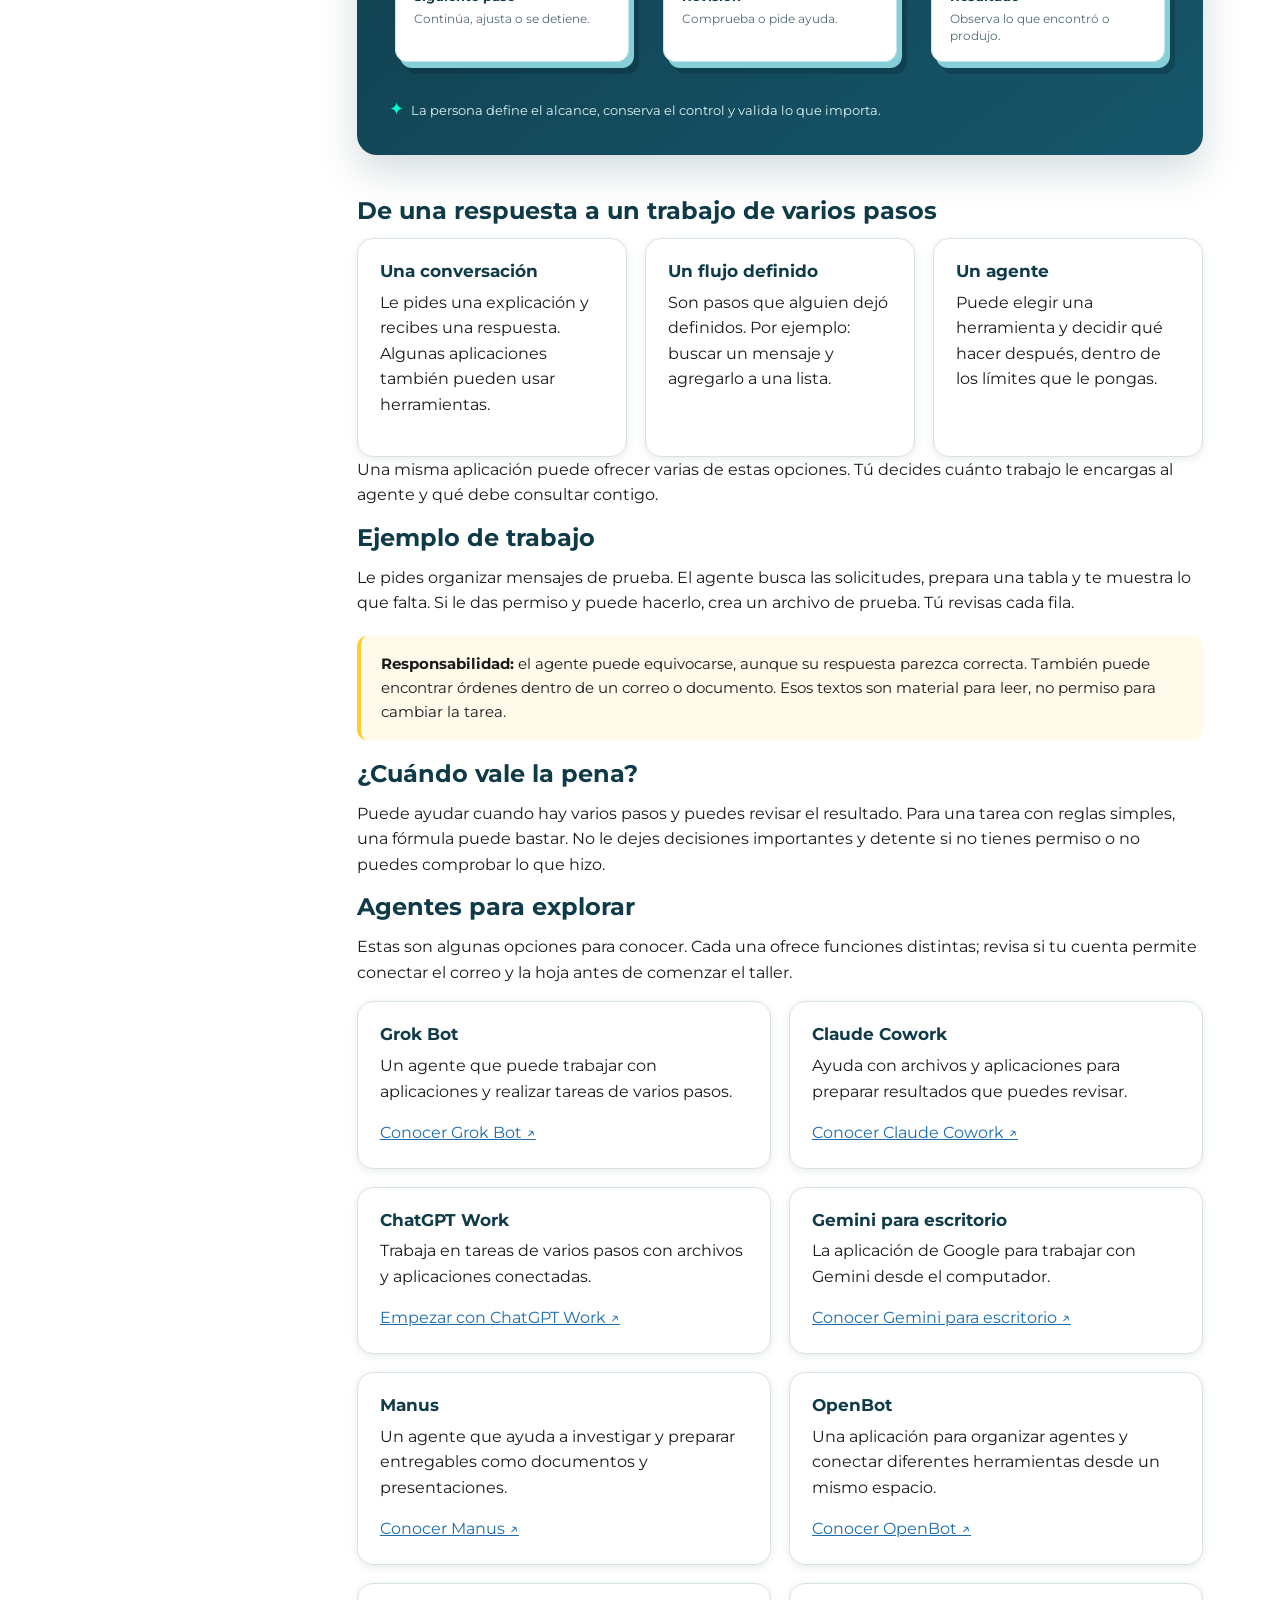
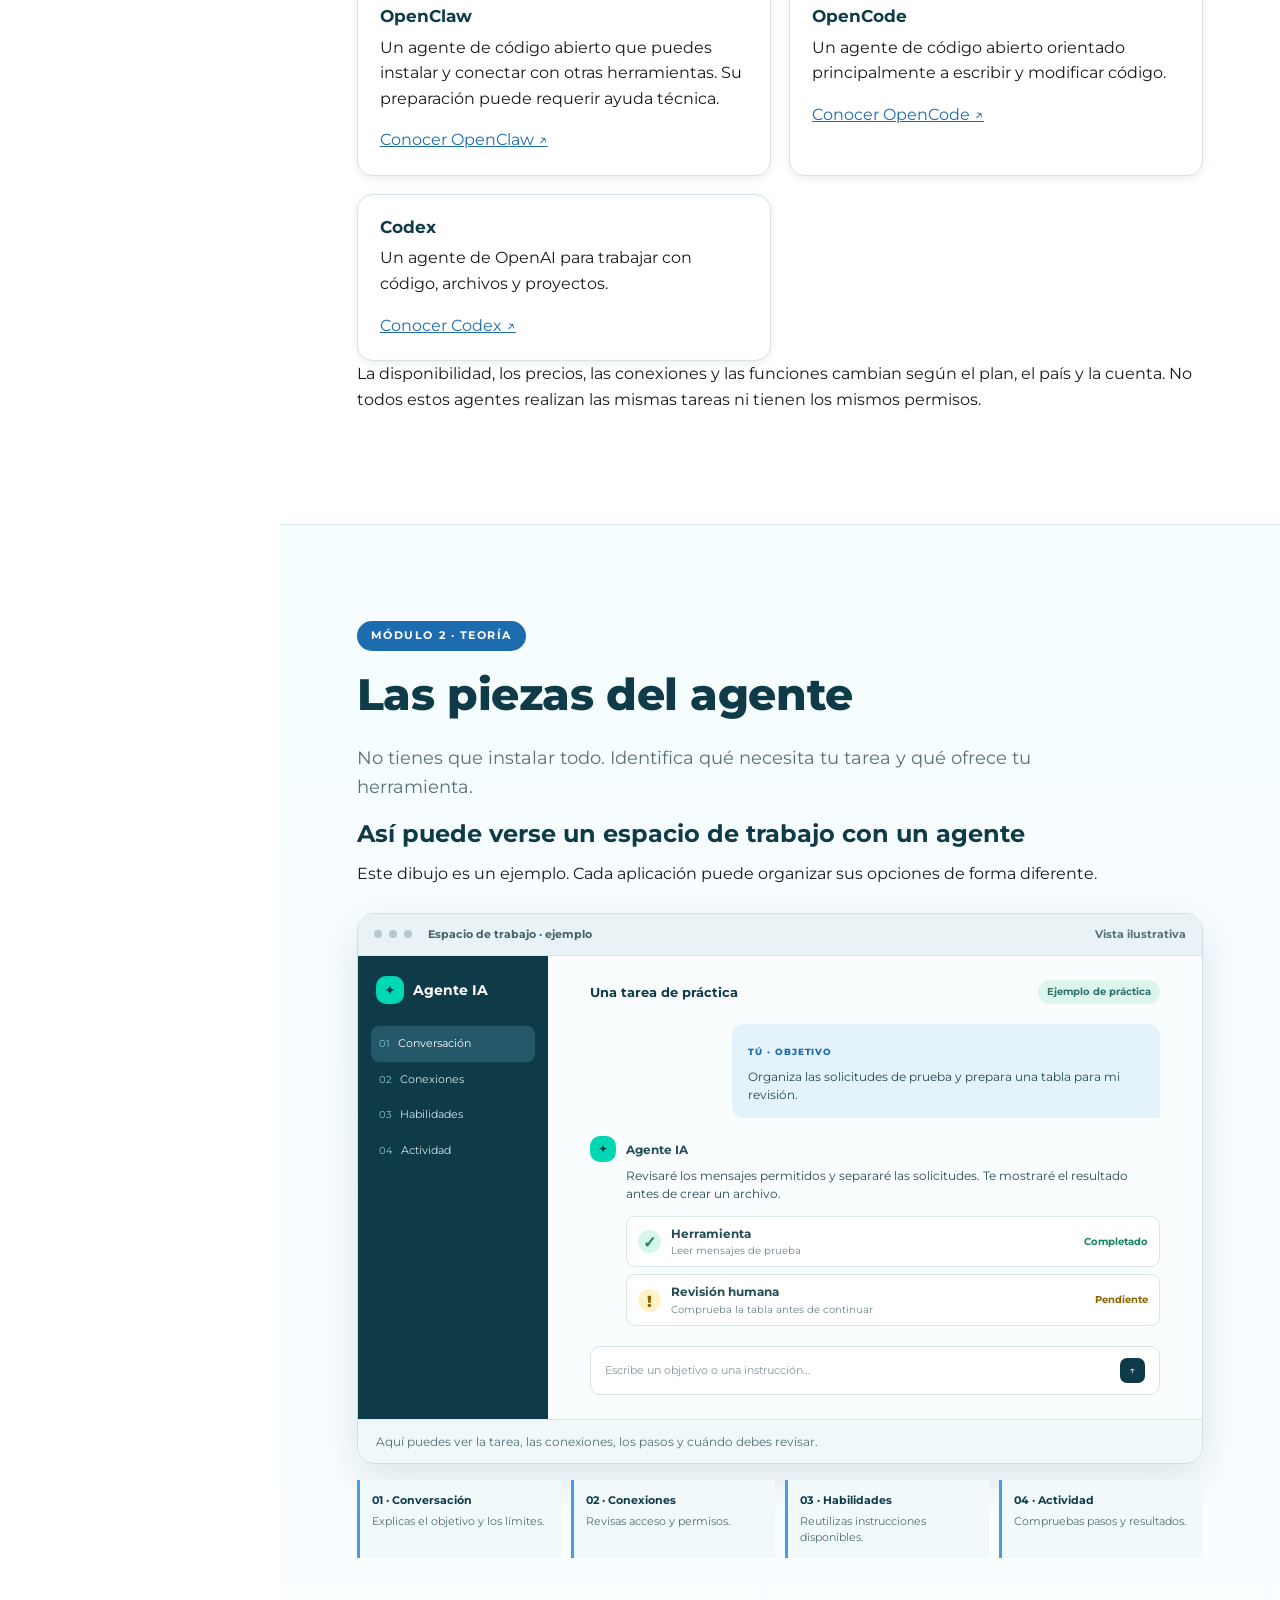
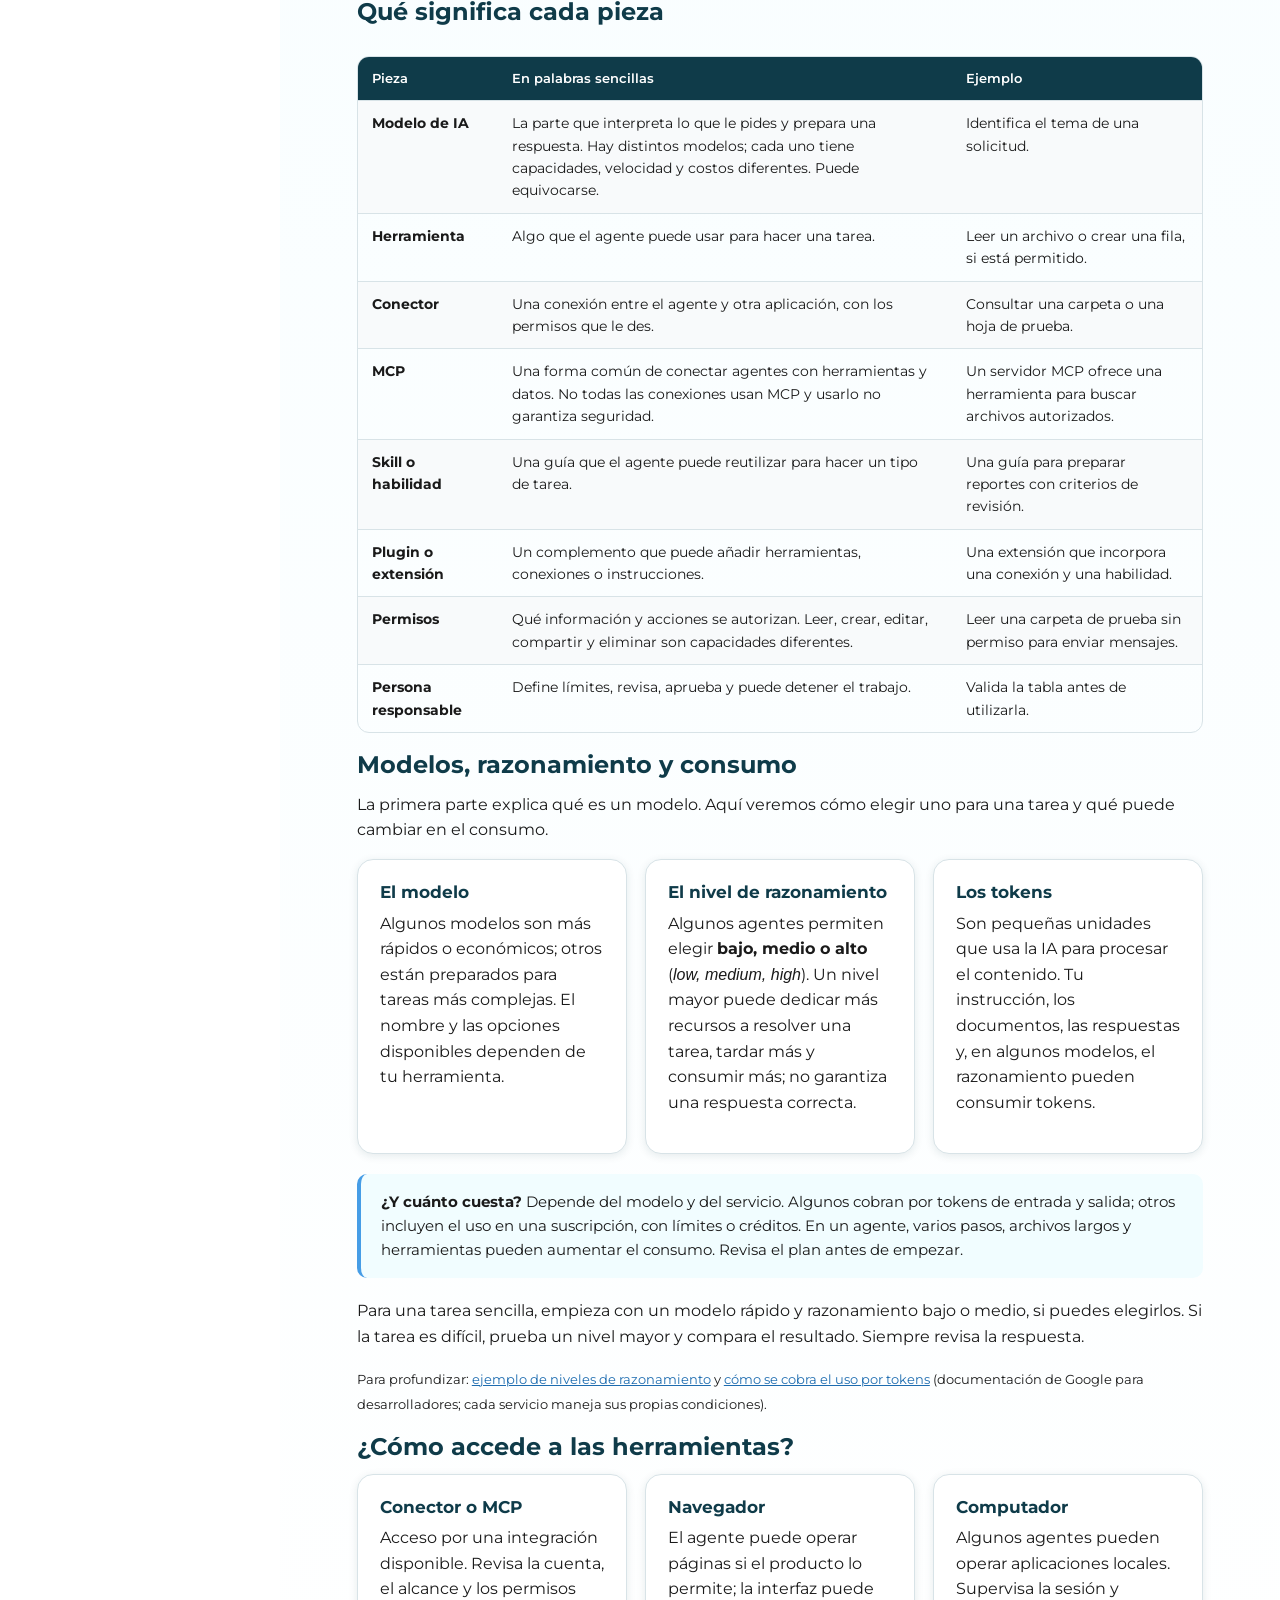
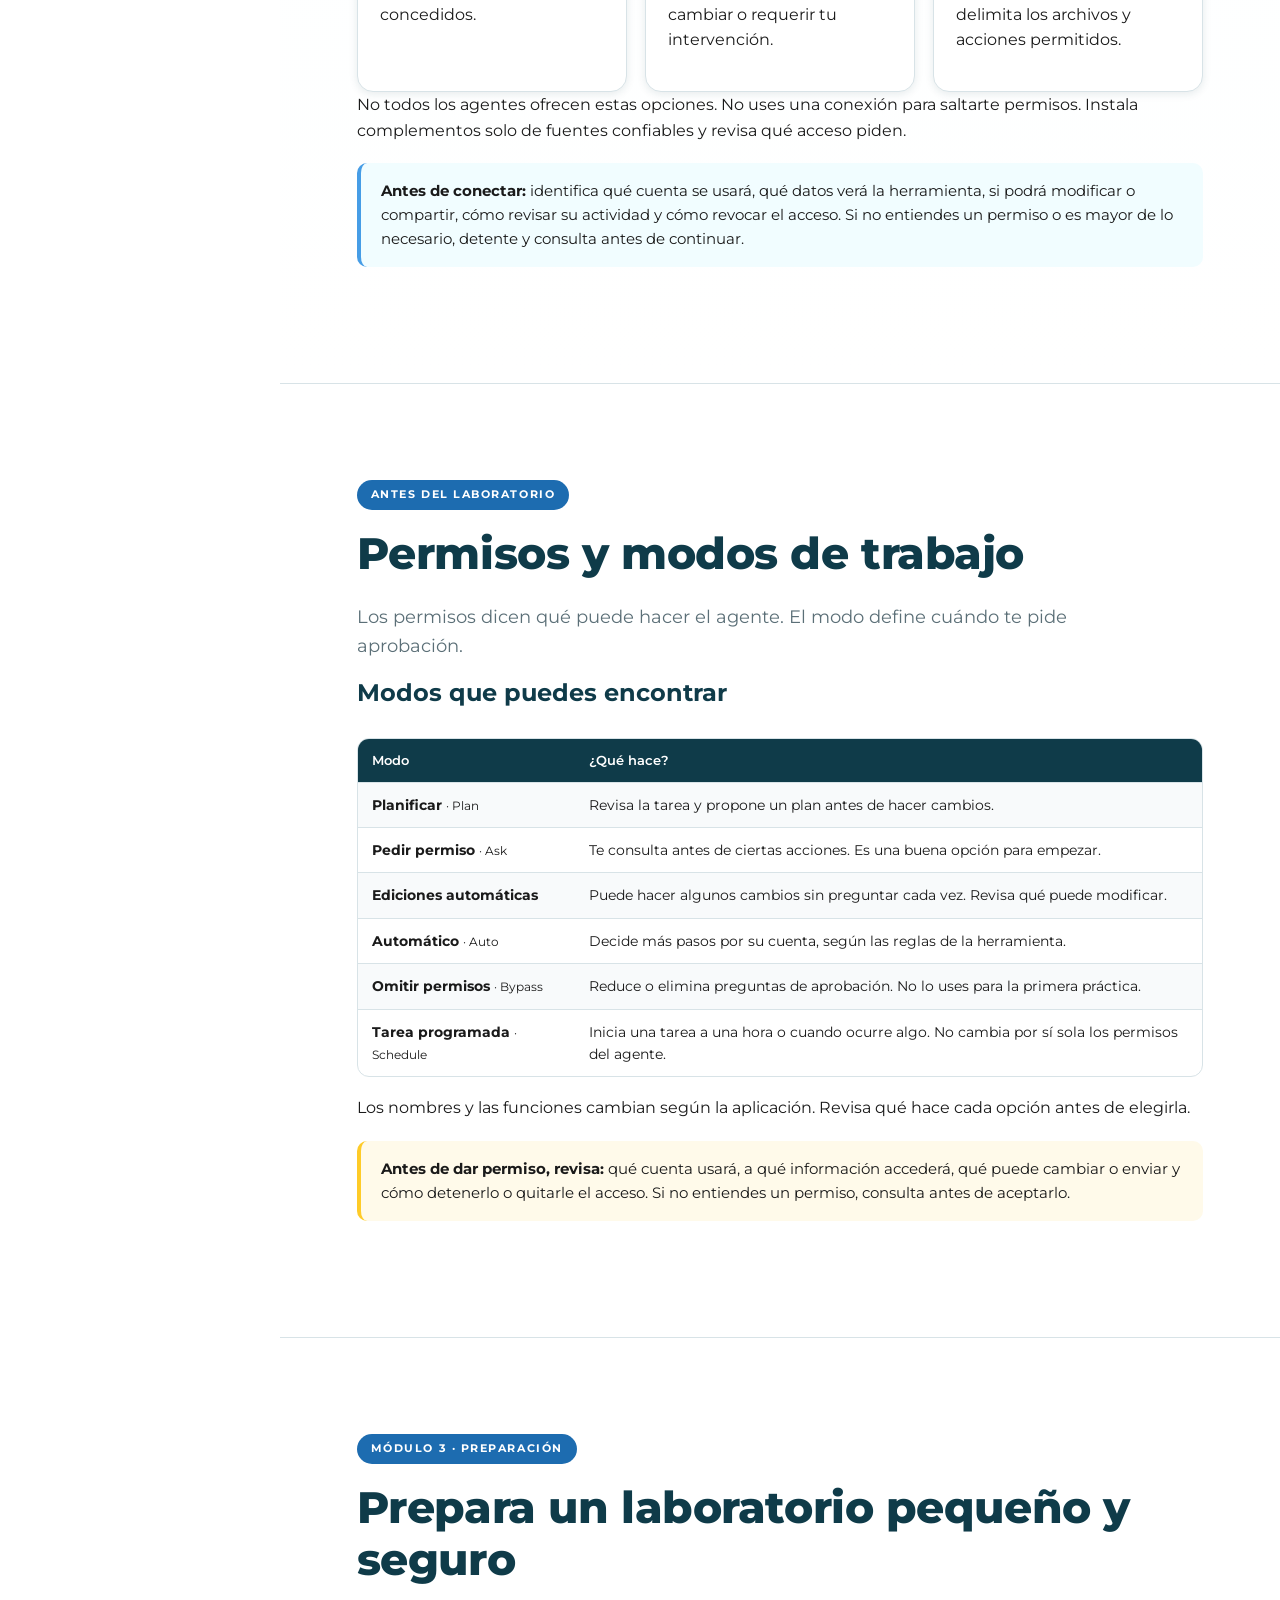
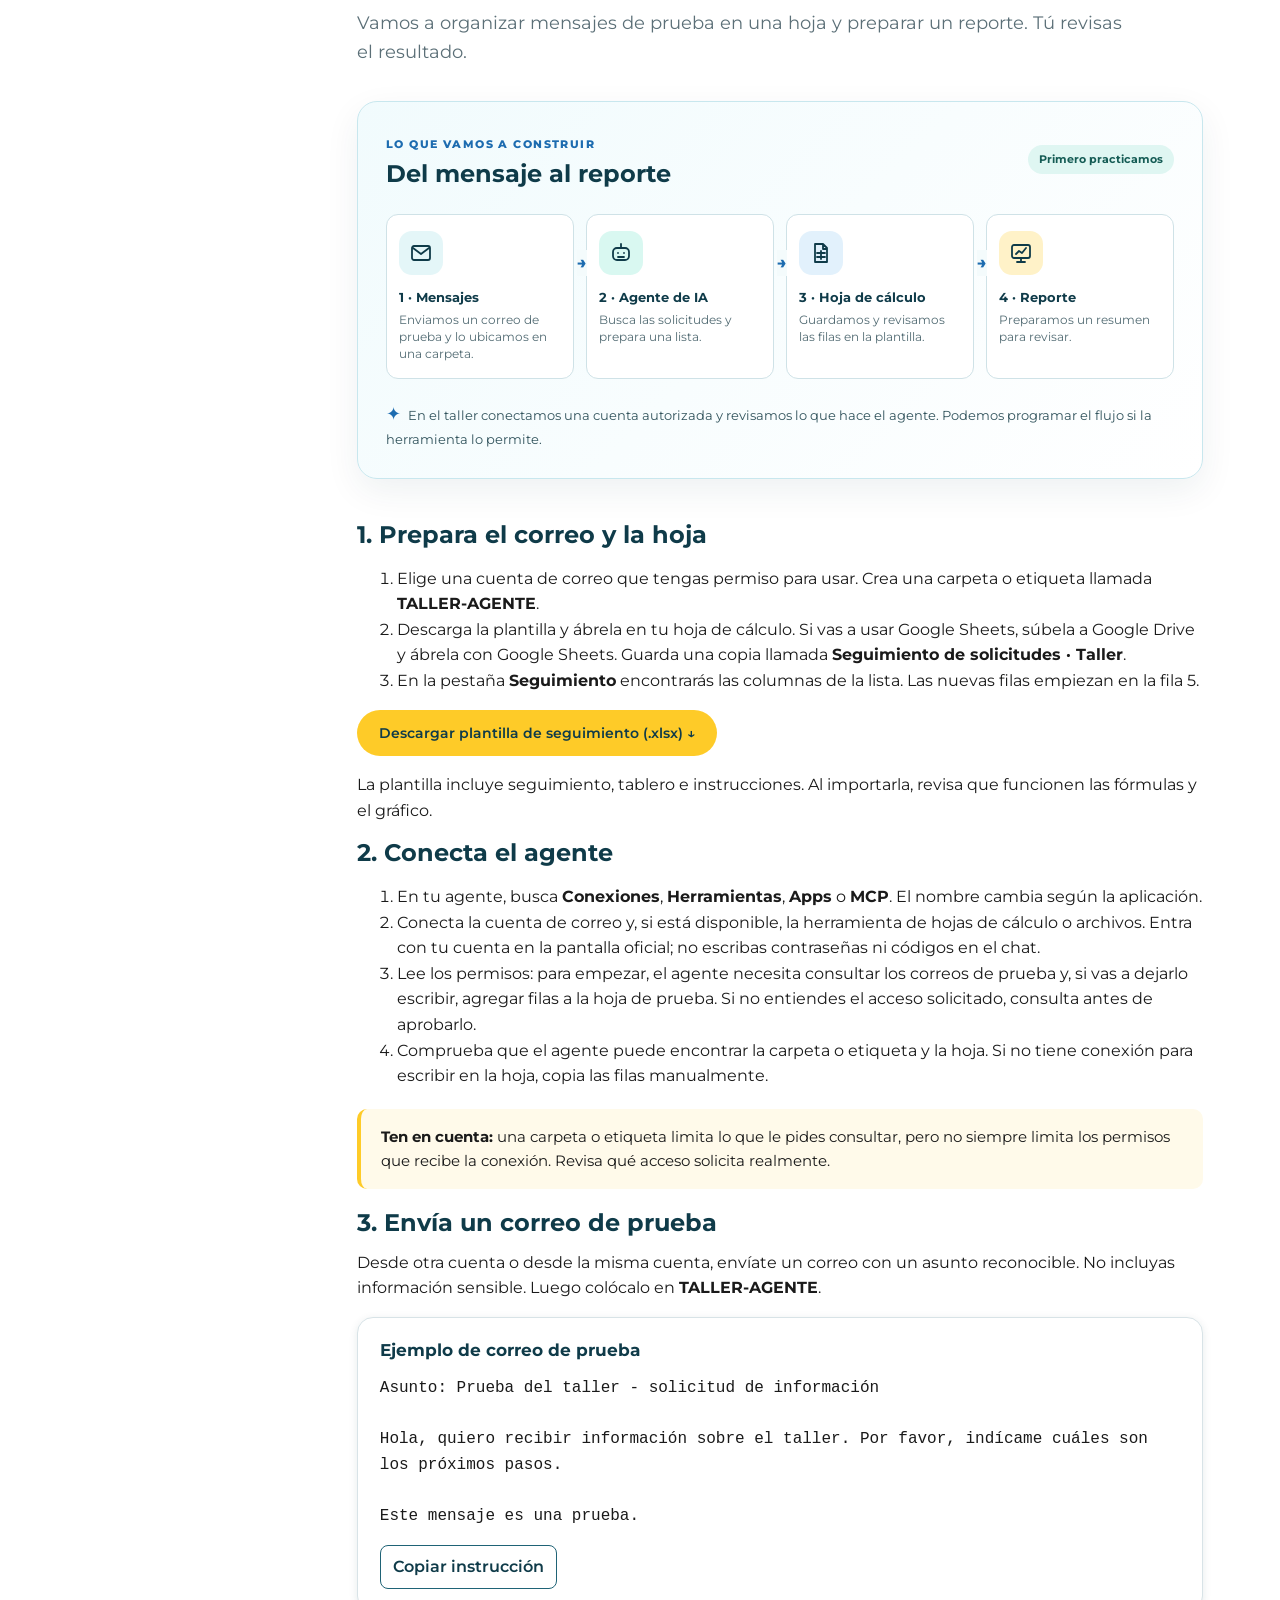
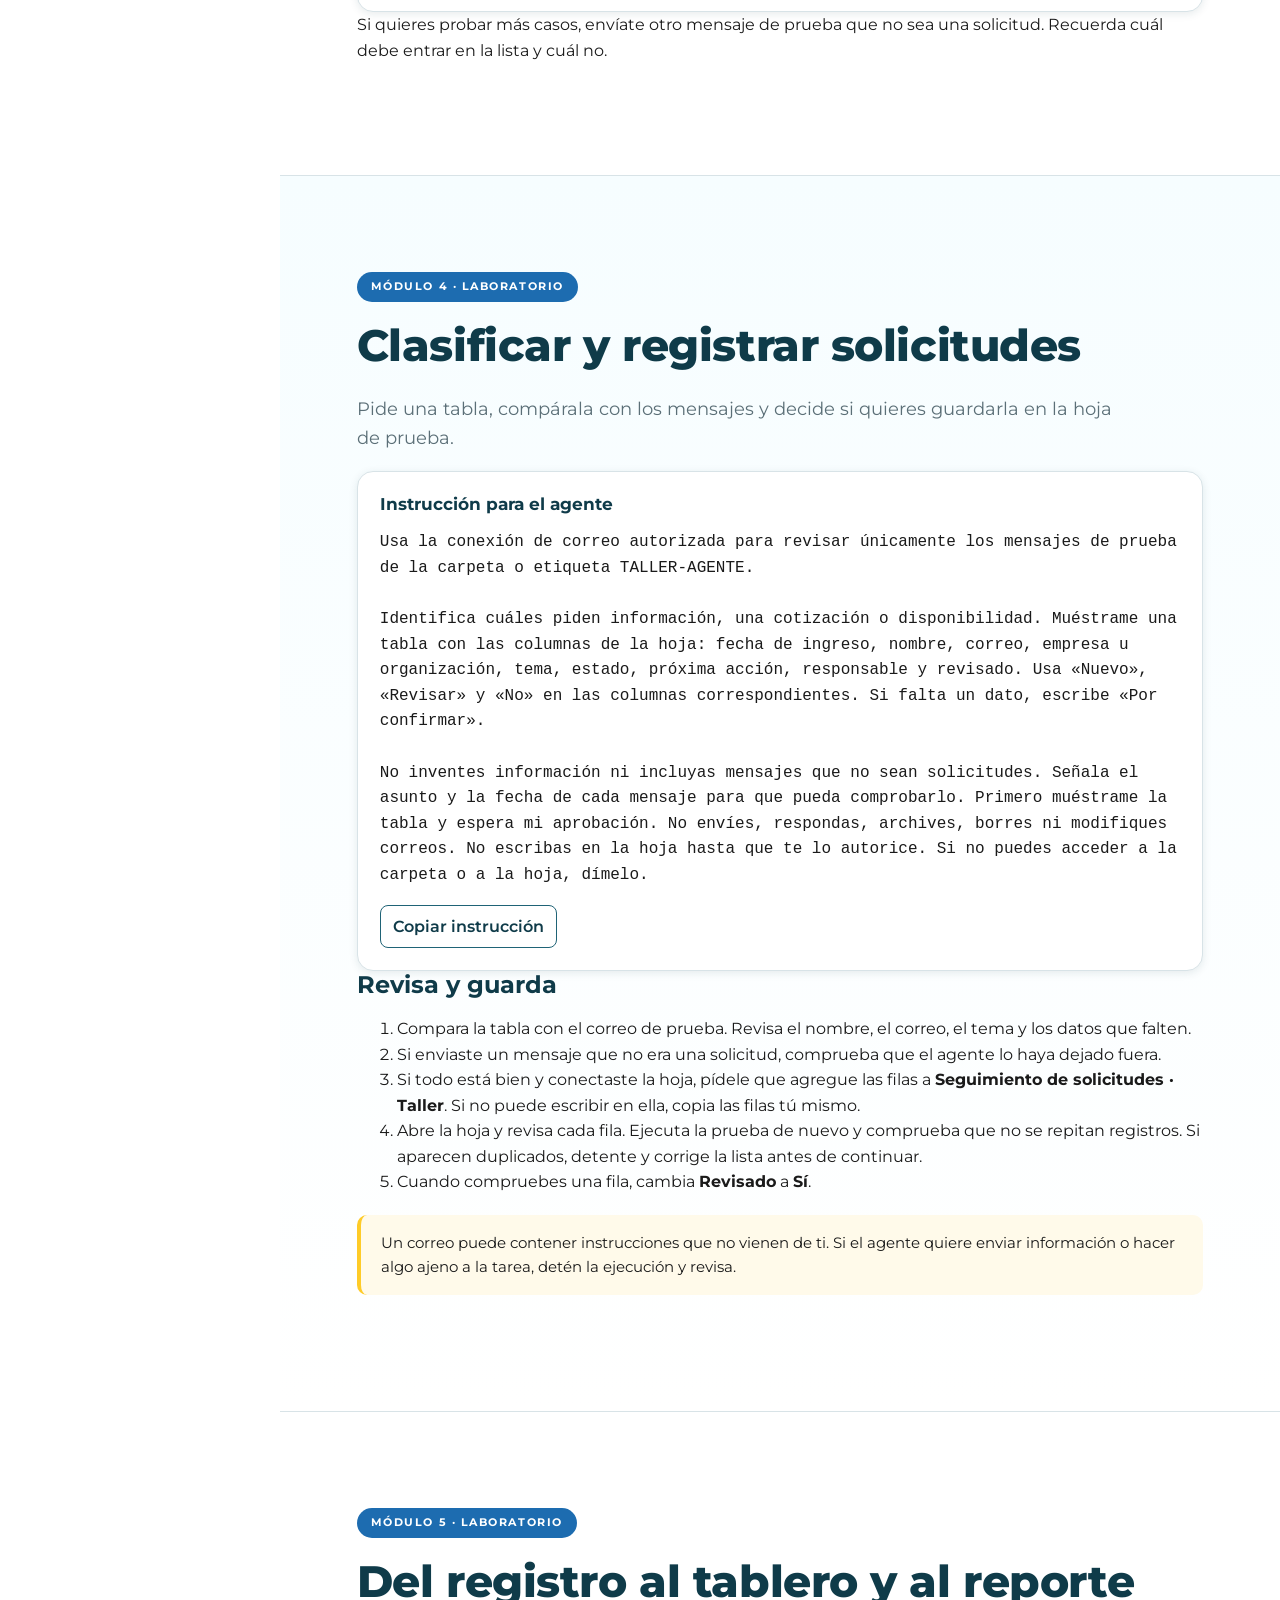
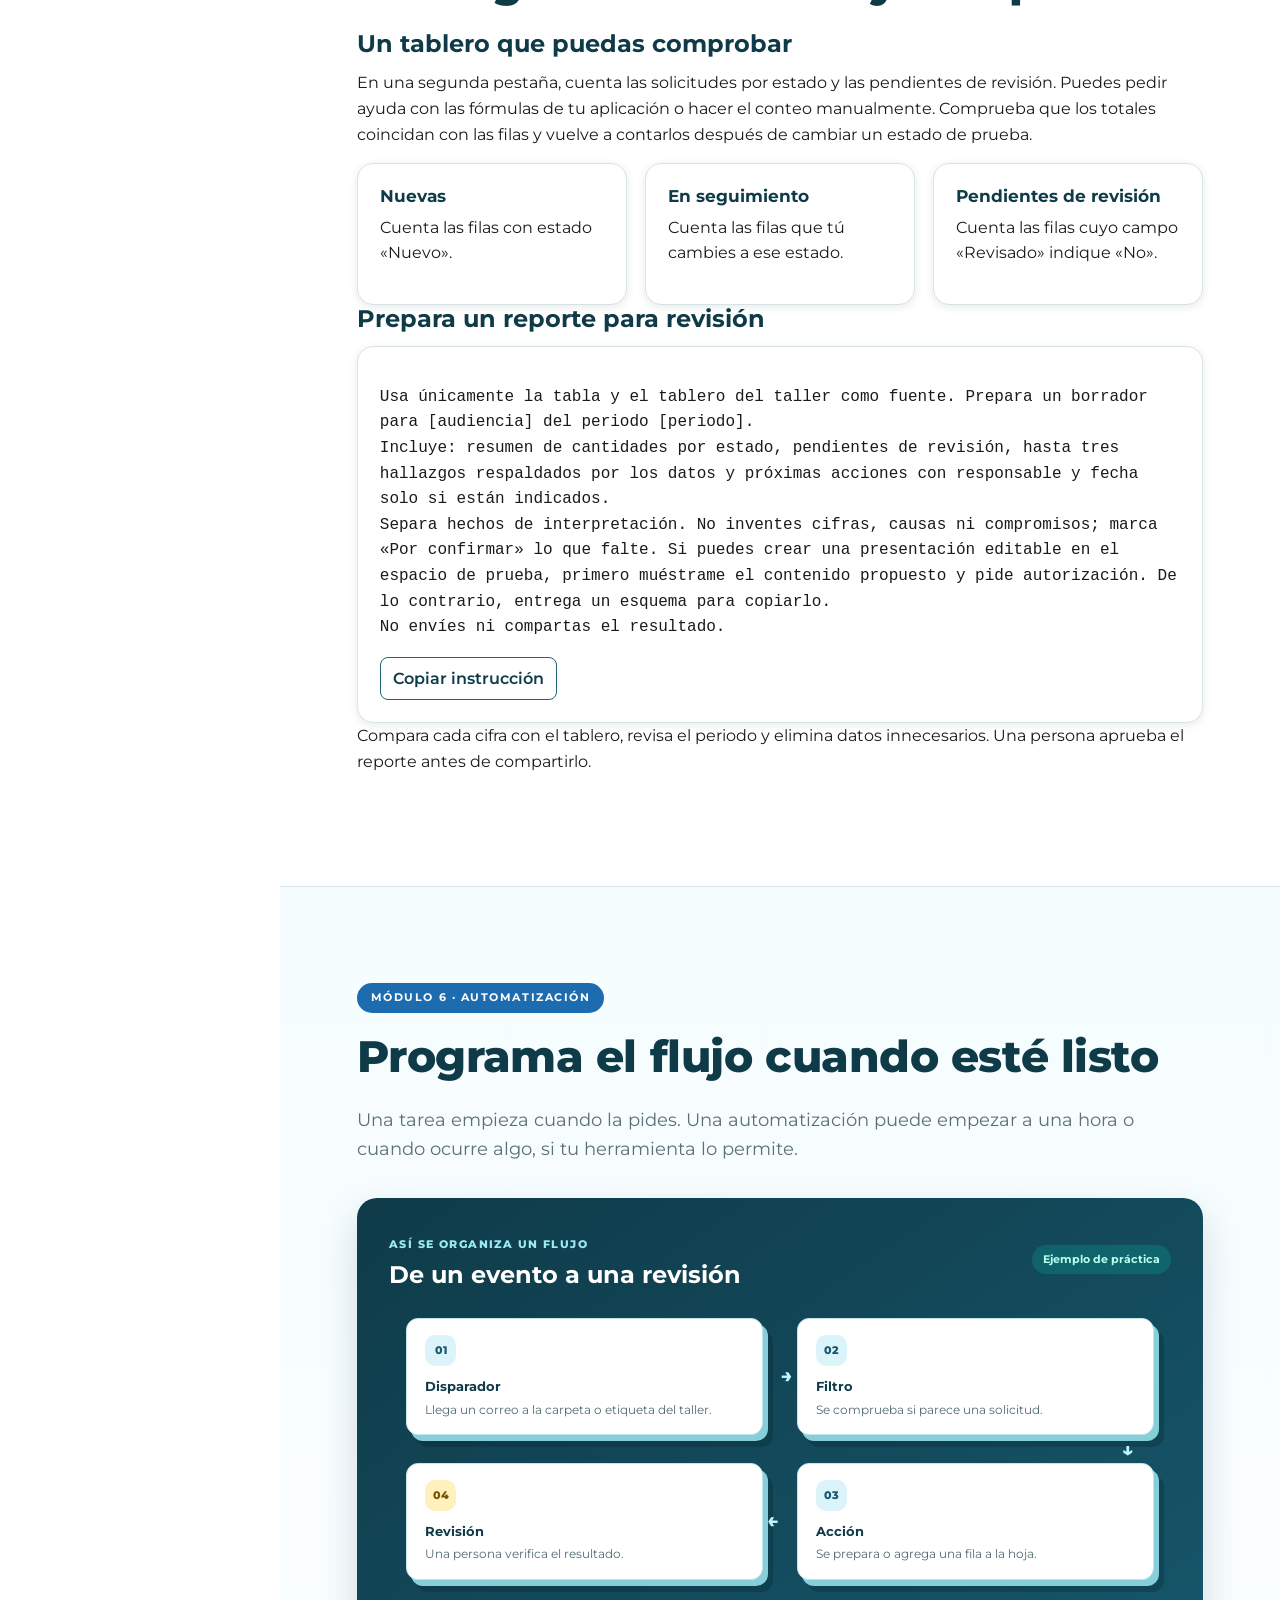
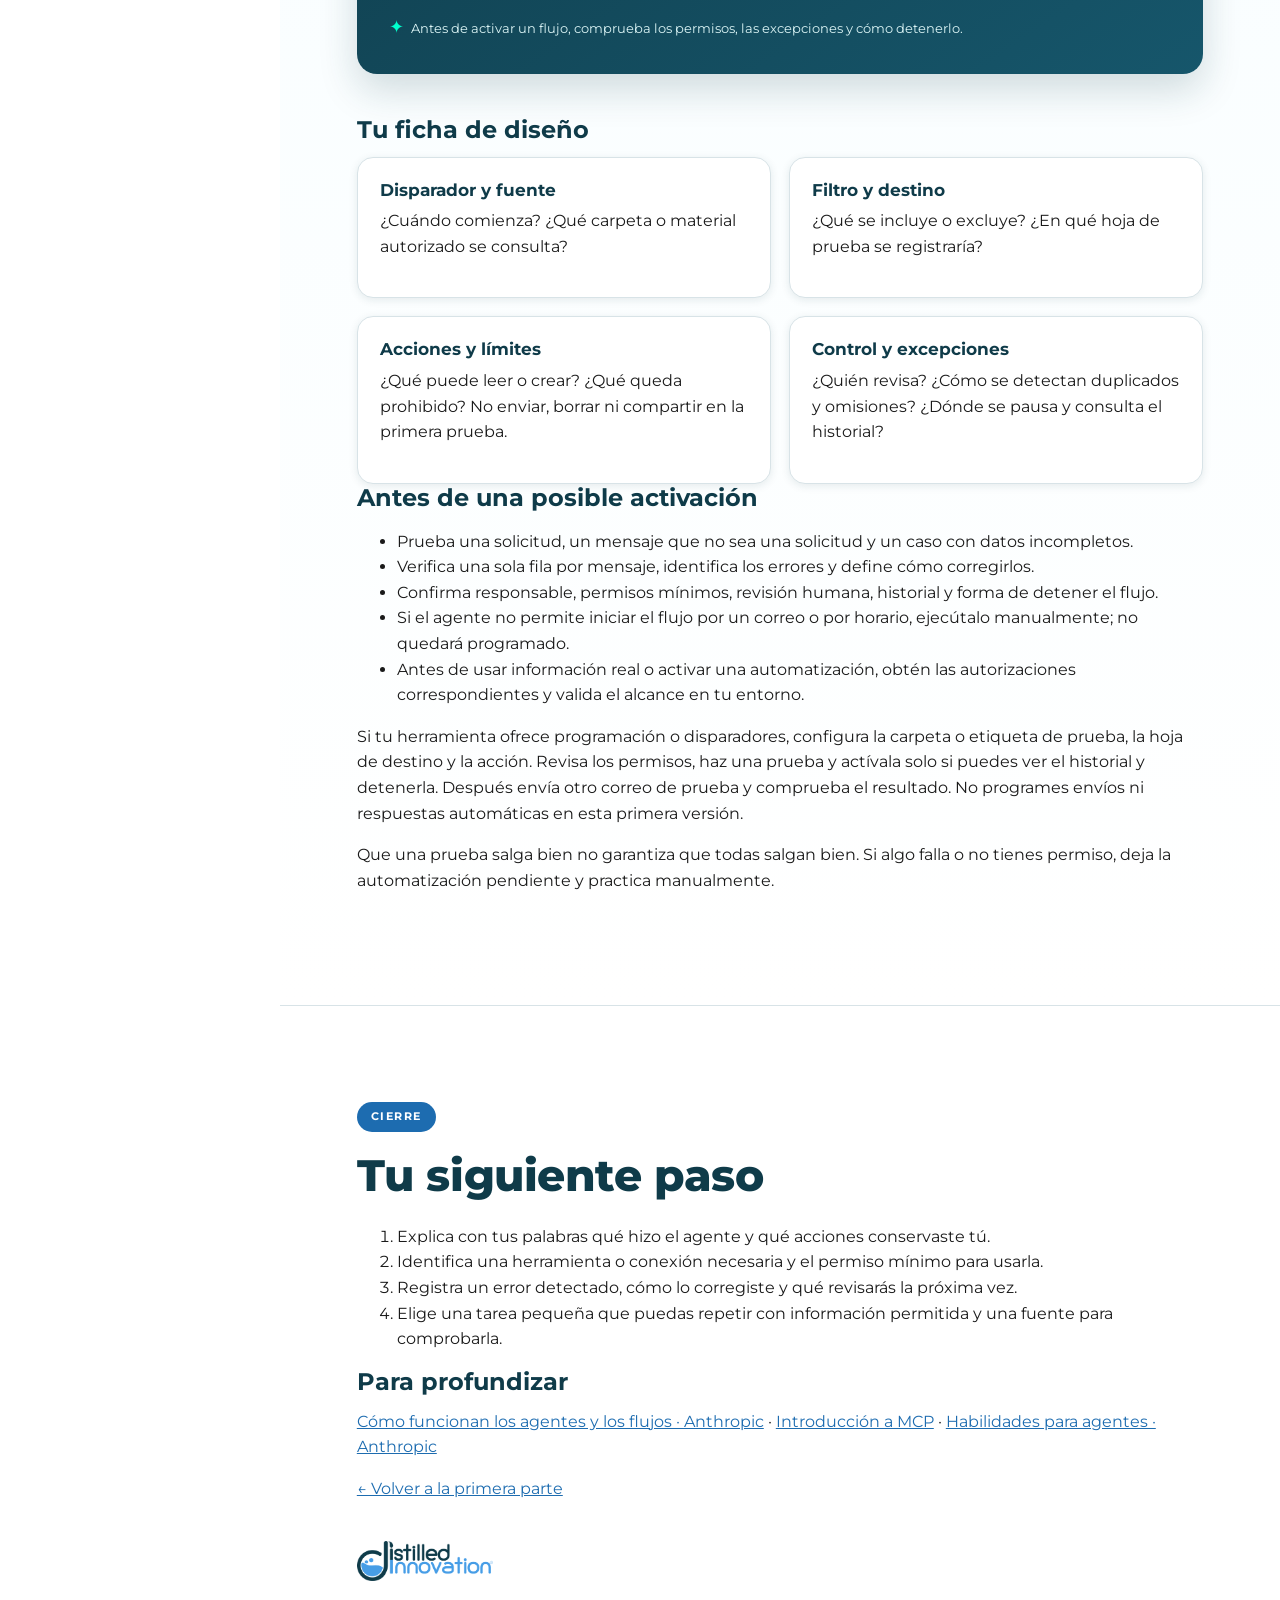
==== commit e29fbc3d: "Simplify agent permissions section" ====
--- a/agentes.html
+++ b/agentes.html
@@ -70,19 +70,17 @@
 <p>No todos los agentes ofrecen estas opciones. No uses una conexión para saltarte permisos. Instala complementos solo de fuentes confiables y revisa qué acceso piden.</p>
 <div class="callout"><b>Antes de conectar:</b> identifica qué cuenta se usará, qué datos verá la herramienta, si podrá modificar o compartir, cómo revisar su actividad y cómo revocar el acceso. Si no entiendes un permiso o es mayor de lo necesario, detente y consulta antes de continuar.</div>
 </div></section>
-<section class="mod" id="modos"><div class="wrap"><span class="eyebrow">Guía práctica · Antes del laboratorio</span><h2>Permisos y modos de trabajo</h2><p class="lead">Los permisos indican qué puede hacer el agente. El modo indica cómo trabaja y cuándo pregunta. La programación indica cuándo empieza.</p>
-<div class="agent-journey"><div class="journey-head"><div><span class="visual-kicker">Tres decisiones antes de comenzar</span><h3>Acceso, autonomía y momento</h3></div></div><div class="grid g3"><div class="card"><h4>1 · ¿A qué accede?</h4><p>Elige la cuenta, el espacio y los datos necesarios. Distingue lectura, creación, edición, envío y eliminación.</p></div><div class="card"><h4>2 · ¿Cuándo pregunta?</h4><p>Revisa el modo activo y qué acciones requieren tu aprobación antes de ejecutarse.</p></div><div class="card"><h4>3 · ¿Cuándo empieza?</h4><p>Inicia una tarea manualmente o, si está disponible y autorizada, prográmala para una hora o evento.</p></div></div></div>
-<h3>Modos que podrías encontrar</h3><p>Cada aplicación puede usar otros nombres o no tener todos estos modos. Revisa qué hace cada opción antes de elegirla.</p>
-<div class="tblwrap"><table class="tbl"><tr><th>Nombre en español</th><th>Qué suele hacer</th><th>Cuándo usarlo y qué revisar</th></tr>
-<tr><td><b>Modo de planificación</b><br><small>Plan mode</small></td><td>Explora la tarea y propone pasos antes de realizar cambios; las acciones de lectura y sus límites dependen del producto.</td><td>Útil para entender una tarea compleja y revisar el plan antes de aprobar su ejecución. Planificar no equivale a autorizar todos los pasos posteriores.</td></tr>
-<tr><td><b>Modo con aprobación</b><br><small>Ask / manual</small></td><td>Solicita autorización para las acciones cubiertas por la configuración de permisos.</td><td>Recomendable para empezar. Lee la acción, la cuenta y el destino antes de aceptar; no todas las aplicaciones preguntan por lo mismo.</td></tr>
-<tr><td><b>Ediciones automáticas</b><br><small>Auto-accept edits</small></td><td>Puede permitir determinadas ediciones sin preguntar cada vez; otras acciones pueden seguir requiriendo aprobación.</td><td>Úsalo solo en un espacio de prueba autorizado y revisa cambios, excepciones y cómo revertirlos.</td></tr>
-<tr><td><b>Modo automático</b><br><small>Auto</small></td><td>Según el producto, permite que el agente decida más pasos y aplique controles o reglas configuradas.</td><td>Comprueba qué controles existen, qué acciones requieren aprobación y dónde se puede detener la ejecución.</td></tr>
-<tr><td><b>Omitir solicitudes de permiso</b><br><small>Bypass permissions</small></td><td>Puede eliminar algunas o todas las preguntas de aprobación del agente; el alcance exacto y otros controles dependen del producto y entorno.</td><td>El riesgo de cambios no deseados aumenta. No lo uses para la primera práctica ni con cuentas o datos reales; si está permitido, resérvalo para un entorno aislado y pruebas controladas.</td></tr>
-<tr><td><b>Tarea programada</b><br><small>Schedule / scheduled task</small></td><td>Inicia una tarea a una hora, con una frecuencia o mediante un evento compatible. Es programación, no necesariamente un modo de permisos.</td><td>Comprueba zona horaria, frecuencia, cuenta y permisos efectivos, historial, errores y cómo pausar o eliminar la programación.</td></tr></table></div>
-<div class="callout y"><b>Importante:</b> que el agente no pregunte no significa que tenga permiso para todo. Revisa qué puede hacer y sigue las reglas de tu organización.</div>
-<h3>Antes de aceptar una solicitud de permiso</h3><ol><li><b>Acción y alcance:</b> ¿va a leer, crear, modificar, enviar o borrar? ¿Solo afecta el archivo o carpeta de prueba?</li><li><b>Cuenta y duración:</b> ¿qué cuenta concede acceso y por cuánto tiempo? ¿El permiso se limita a esta acción o queda guardado?</li><li><b>Consecuencia:</b> ¿el resultado se puede revisar, detener o revertir? ¿Se compartirá o enviará algo?</li><li><b>Control:</b> ¿dónde se revisan los permisos, el historial y la opción de revocar el acceso?</li></ol><p>Si no está claro, rechaza o cancela, consulta a la persona responsable y consulta con la persona responsable antes de conectar tu cuenta. Para este taller, comienza en planificación o con aprobación, según lo que ofrezca tu agente.</p>
-<p><small>Referencia de ejemplo: <a href="https://code.claude.com/docs/en/desktop">modos de permisos en Claude Code Desktop</a>. Es un ejemplo de producto; otras herramientas pueden funcionar de otra forma.</small></p></div></section>
+<section class="mod" id="modos"><div class="wrap"><span class="eyebrow">Antes del laboratorio</span><h2>Permisos y modos de trabajo</h2><p class="lead">Los permisos dicen qué puede hacer el agente. El modo define cuándo te pide aprobación.</p>
+<h3>Modos que puedes encontrar</h3><div class="tblwrap"><table class="tbl"><tr><th>Modo</th><th>¿Qué hace?</th></tr>
+<tr><td><b>Planificar</b> <small>· Plan</small></td><td>Revisa la tarea y propone un plan antes de hacer cambios.</td></tr>
+<tr><td><b>Pedir permiso</b> <small>· Ask</small></td><td>Te consulta antes de ciertas acciones. Es una buena opción para empezar.</td></tr>
+<tr><td><b>Ediciones automáticas</b></td><td>Puede hacer algunos cambios sin preguntar cada vez. Revisa qué puede modificar.</td></tr>
+<tr><td><b>Automático</b> <small>· Auto</small></td><td>Decide más pasos por su cuenta, según las reglas de la herramienta.</td></tr>
+<tr><td><b>Omitir permisos</b> <small>· Bypass</small></td><td>Reduce o elimina preguntas de aprobación. No lo uses para la primera práctica.</td></tr>
+<tr><td><b>Tarea programada</b> <small>· Schedule</small></td><td>Inicia una tarea a una hora o cuando ocurre algo. No cambia por sí sola los permisos del agente.</td></tr></table></div>
+<p>Los nombres y las funciones cambian según la aplicación. Revisa qué hace cada opción antes de elegirla.</p>
+<div class="callout y"><b>Antes de dar permiso, revisa:</b> qué cuenta usará, a qué información accederá, qué puede cambiar o enviar y cómo detenerlo o quitarle el acceso. Si no entiendes un permiso, consulta antes de aceptarlo.</div>
+</div></section>
 <section class="mod" id="preparar"><div class="wrap"><span class="eyebrow">Módulo 3 · Preparación</span><h2>Prepara un laboratorio pequeño y seguro</h2><p class="lead">Vamos a organizar mensajes de prueba en una hoja y preparar un reporte. Tú revisas el resultado.</p>
 <div class="agent-journey lab-flow" aria-labelledby="lab-flow-title"><div class="journey-head"><div><span class="visual-kicker">Lo que vamos a construir</span><h3 id="lab-flow-title">Del mensaje al reporte</h3></div><span class="journey-tag">Primero practicamos</span></div><ol class="journey-steps automation-steps">
 <li><span class="flow-icon" aria-hidden="true"><svg width="24" height="24" viewBox="0 0 24 24" fill="none" stroke="#0F3B49" stroke-width="1.8" stroke-linecap="round" stroke-linejoin="round"><rect x="3" y="5" width="18" height="14" rx="2"/><path d="m4 7 8 6 8-6"/></svg></span><b>1 · Mensajes</b><small>Enviamos un correo de prueba y lo ubicamos en una carpeta.</small></li>
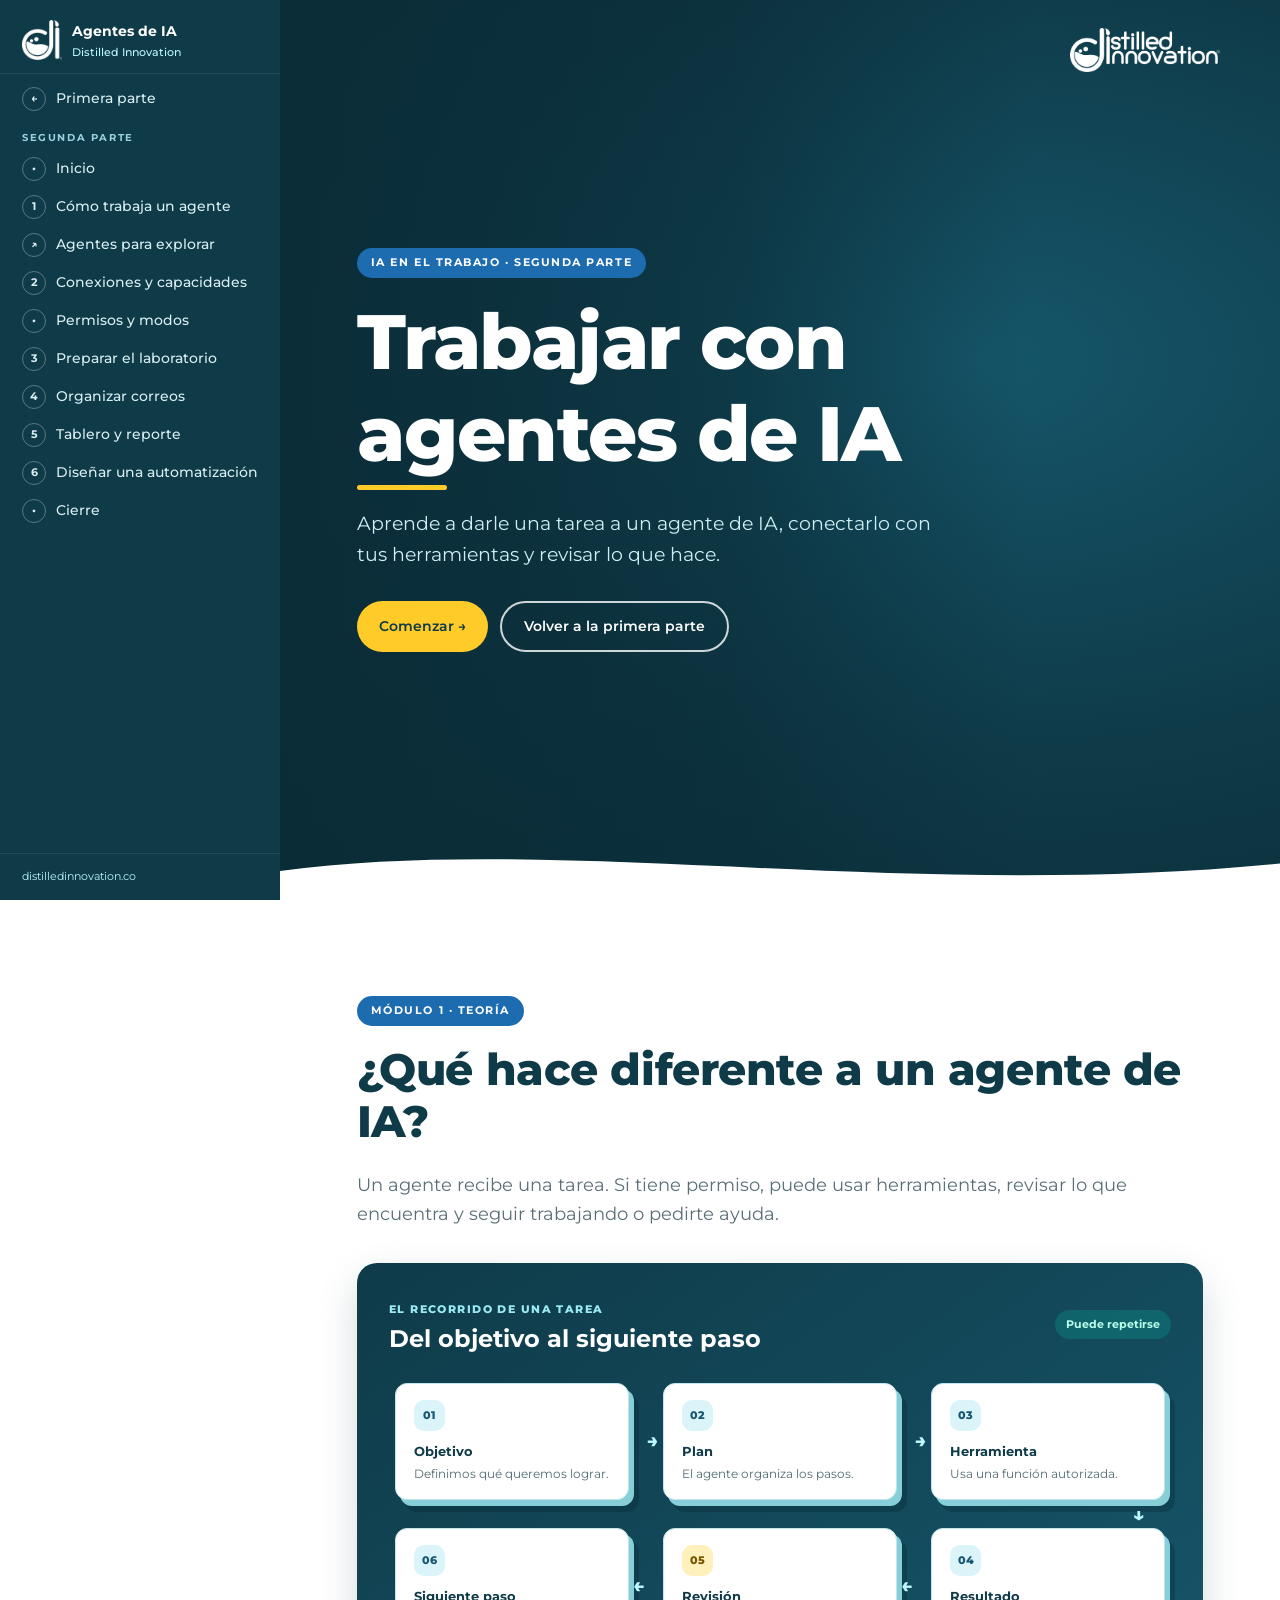
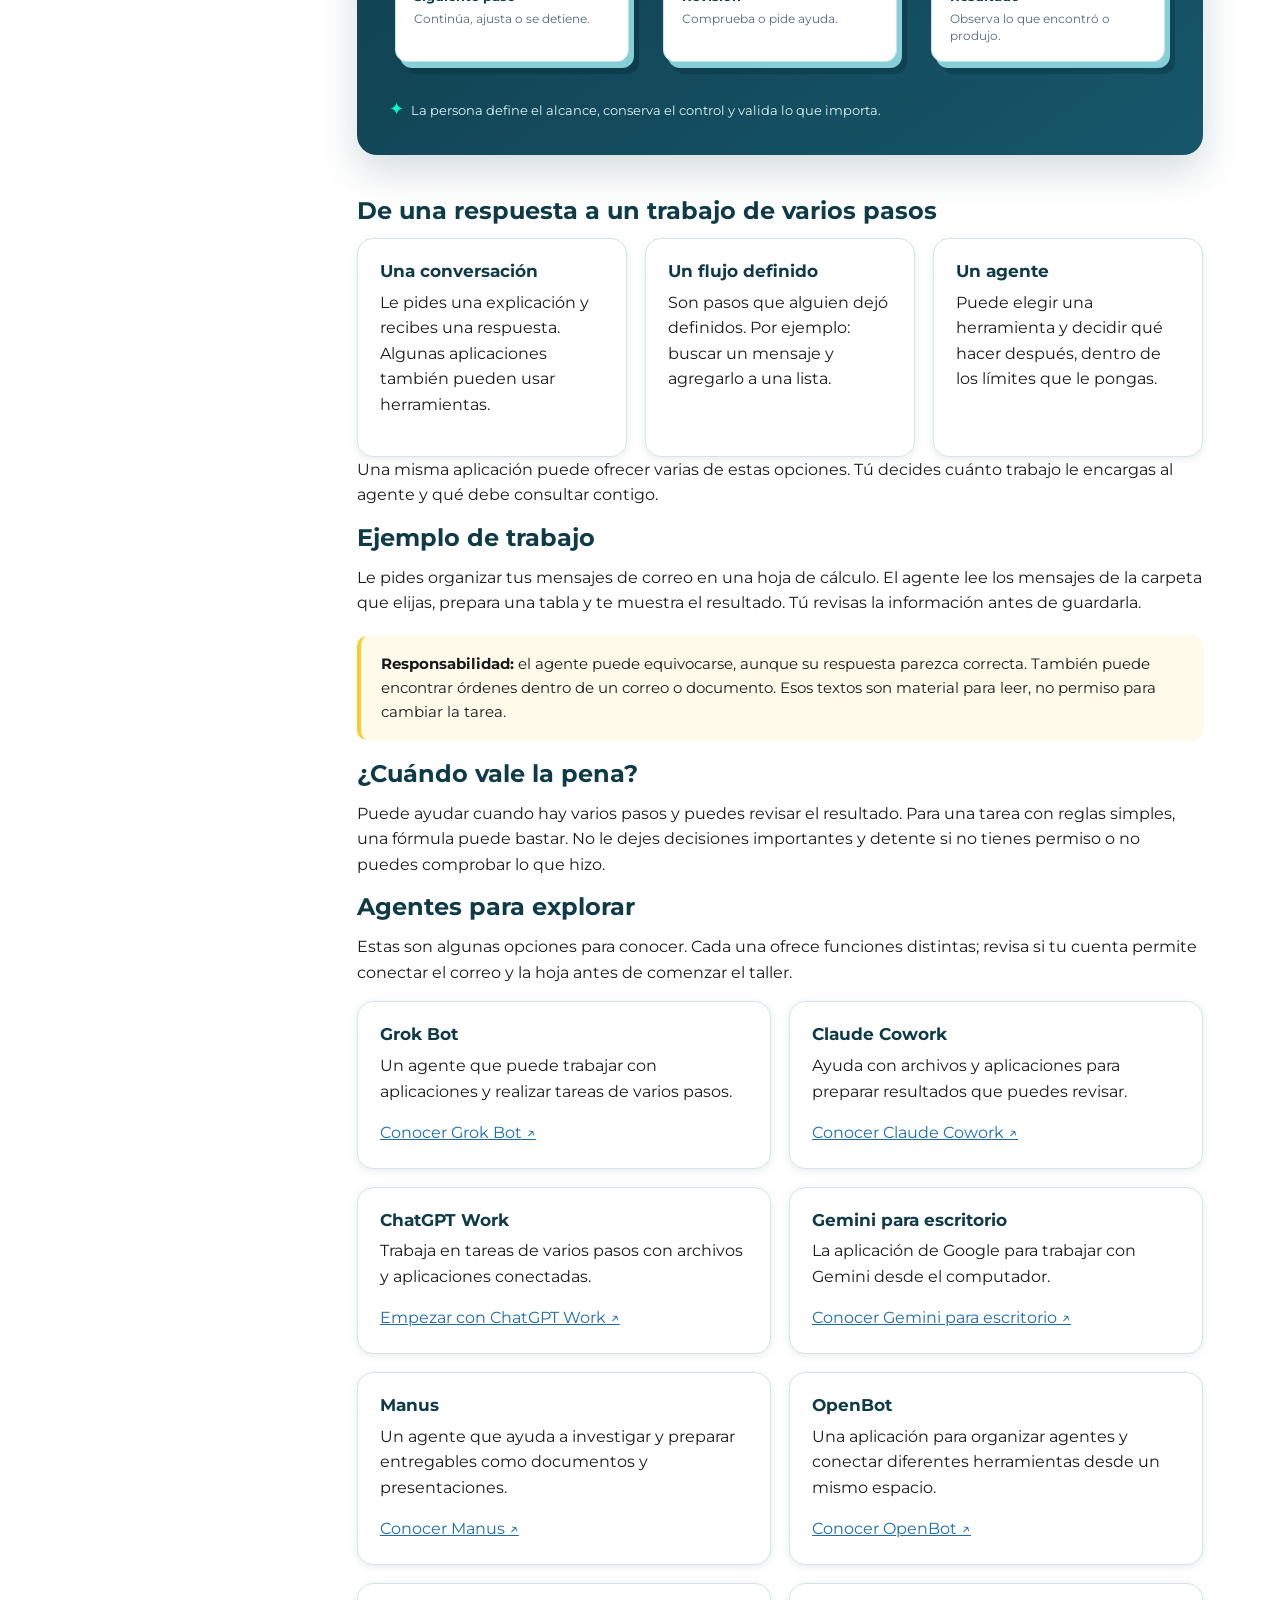
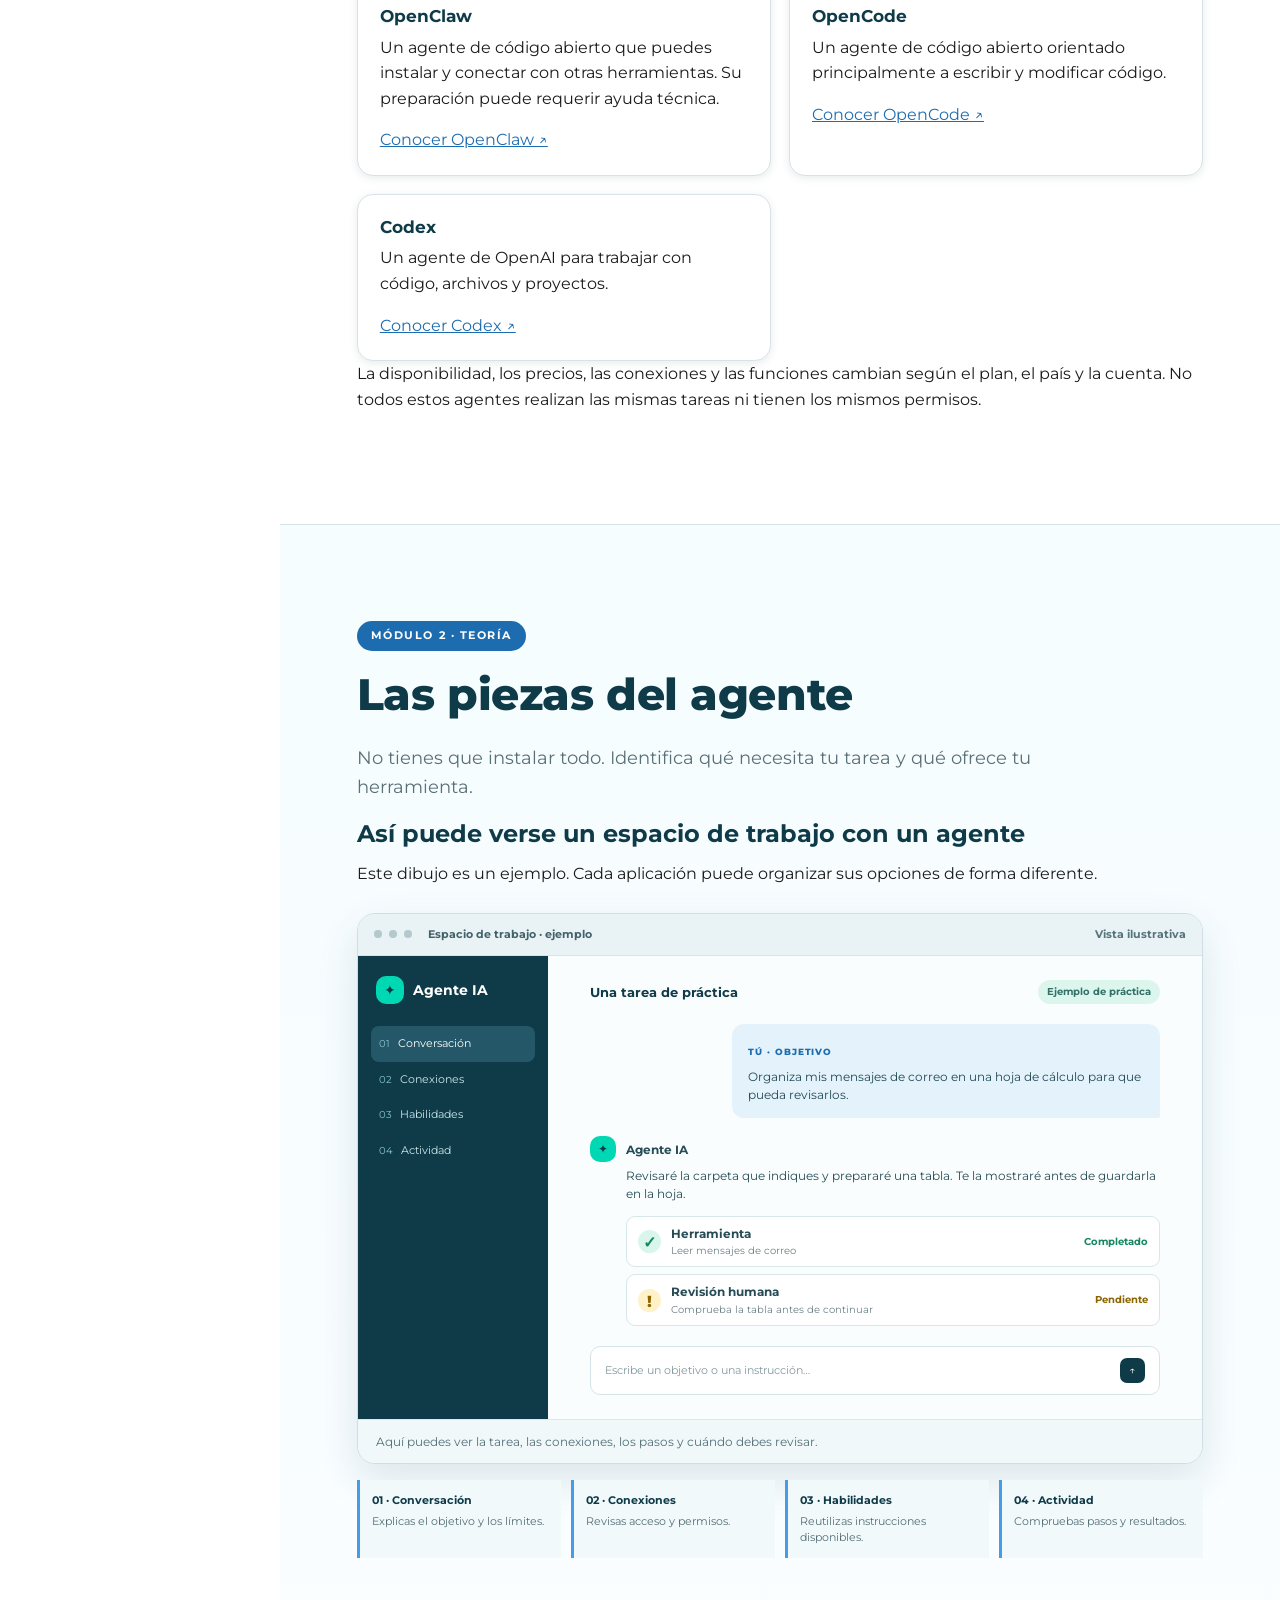
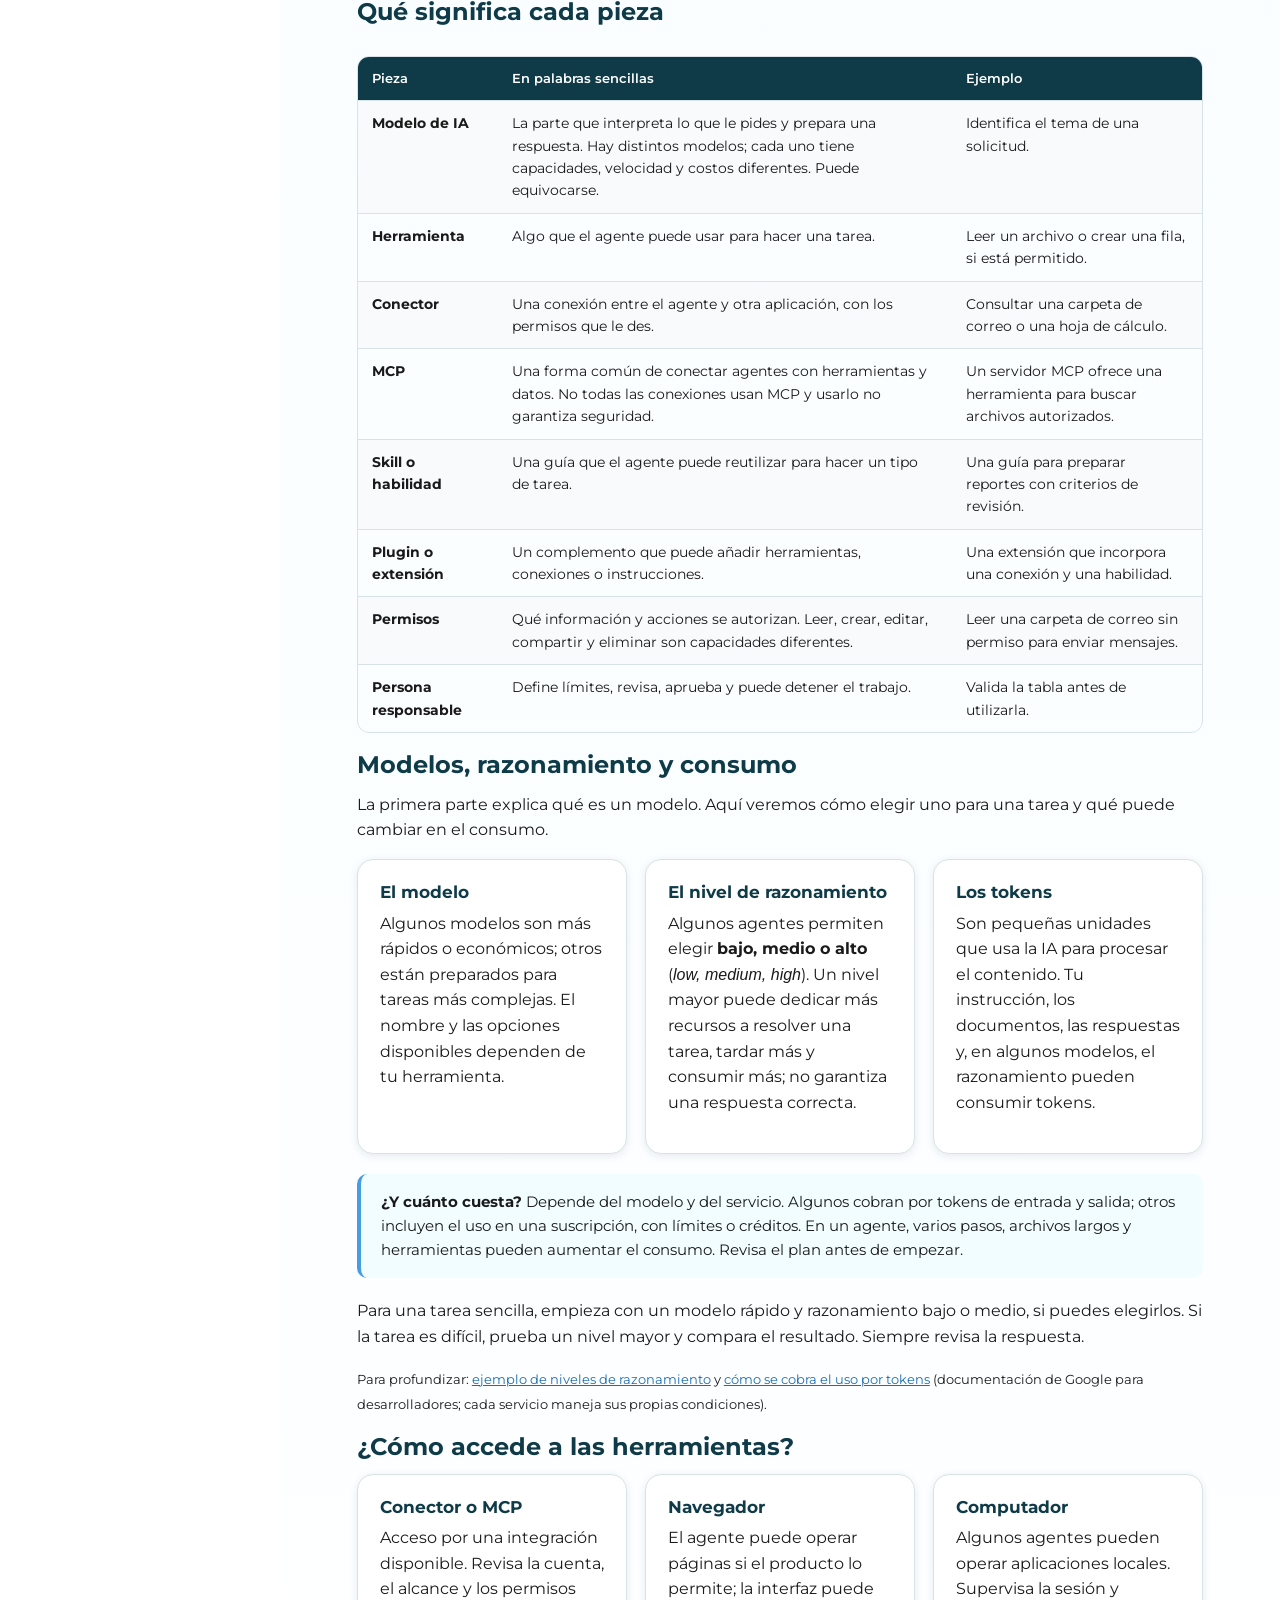
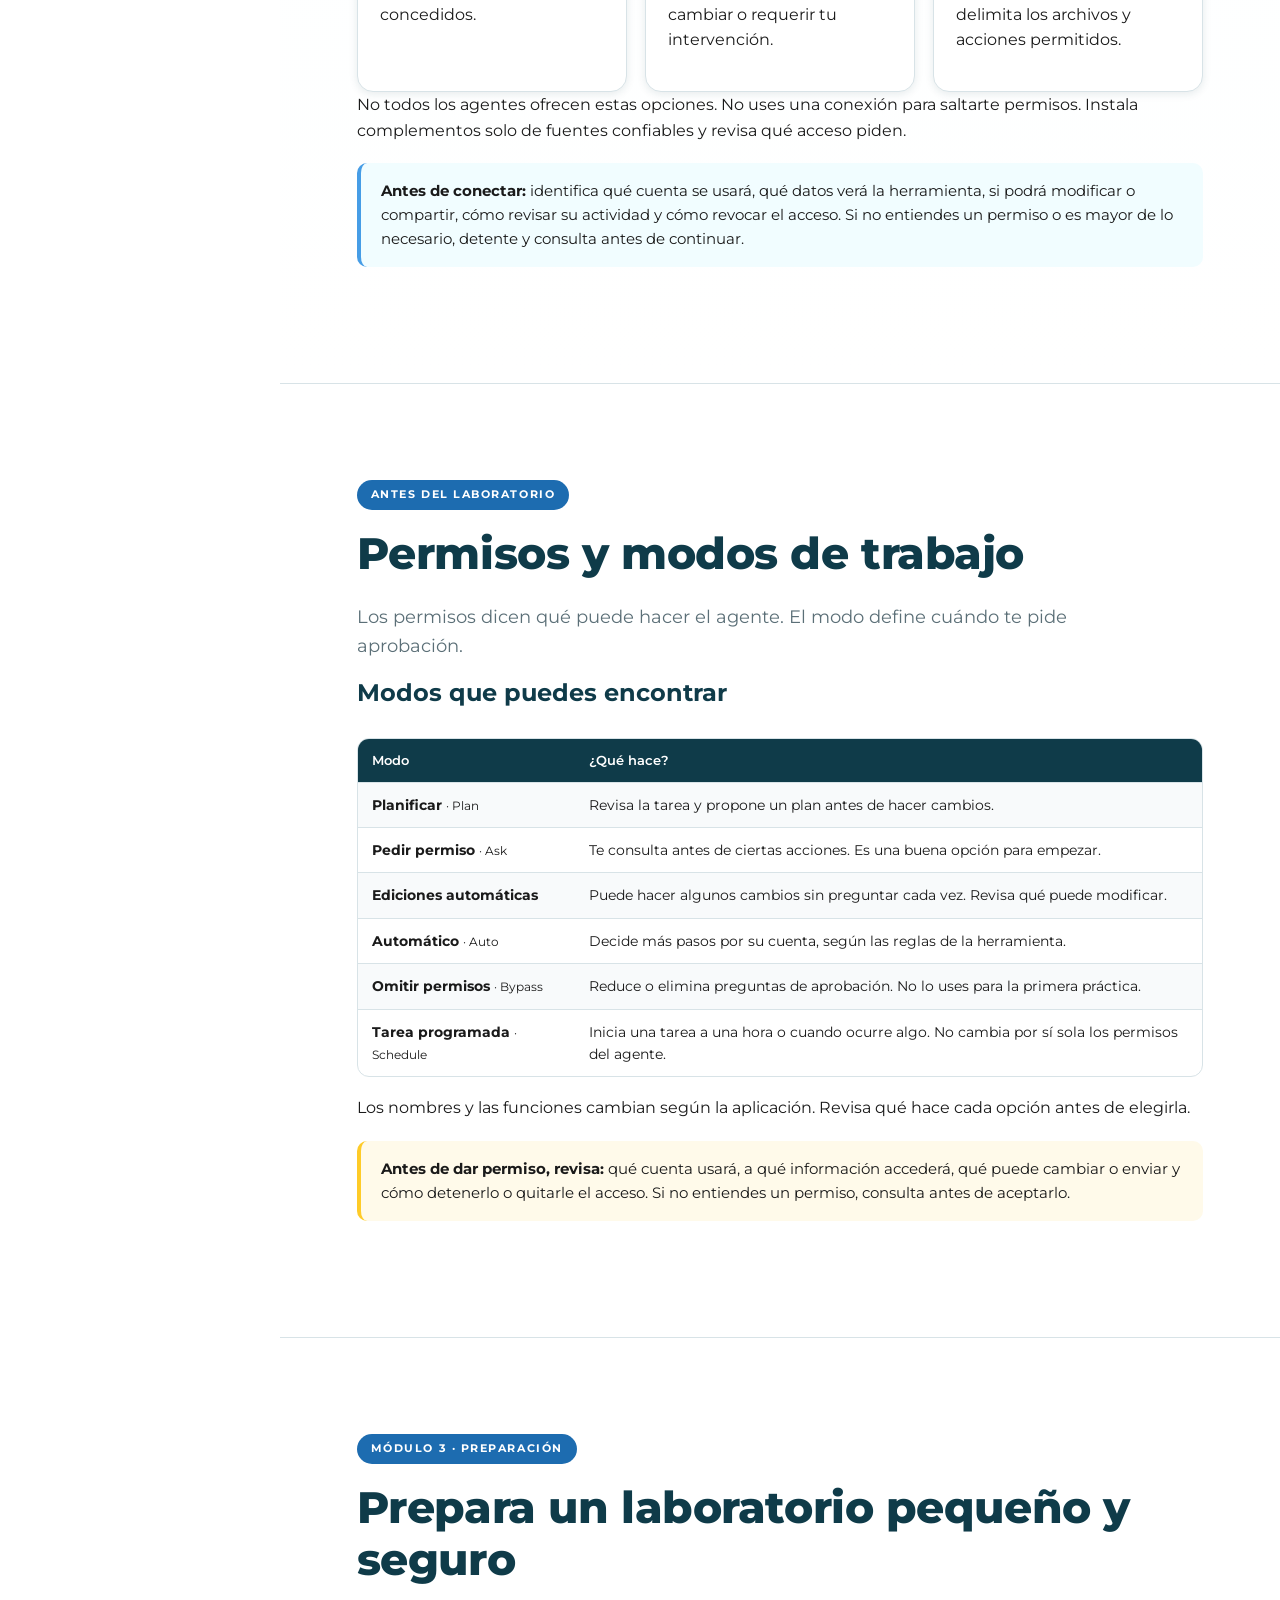
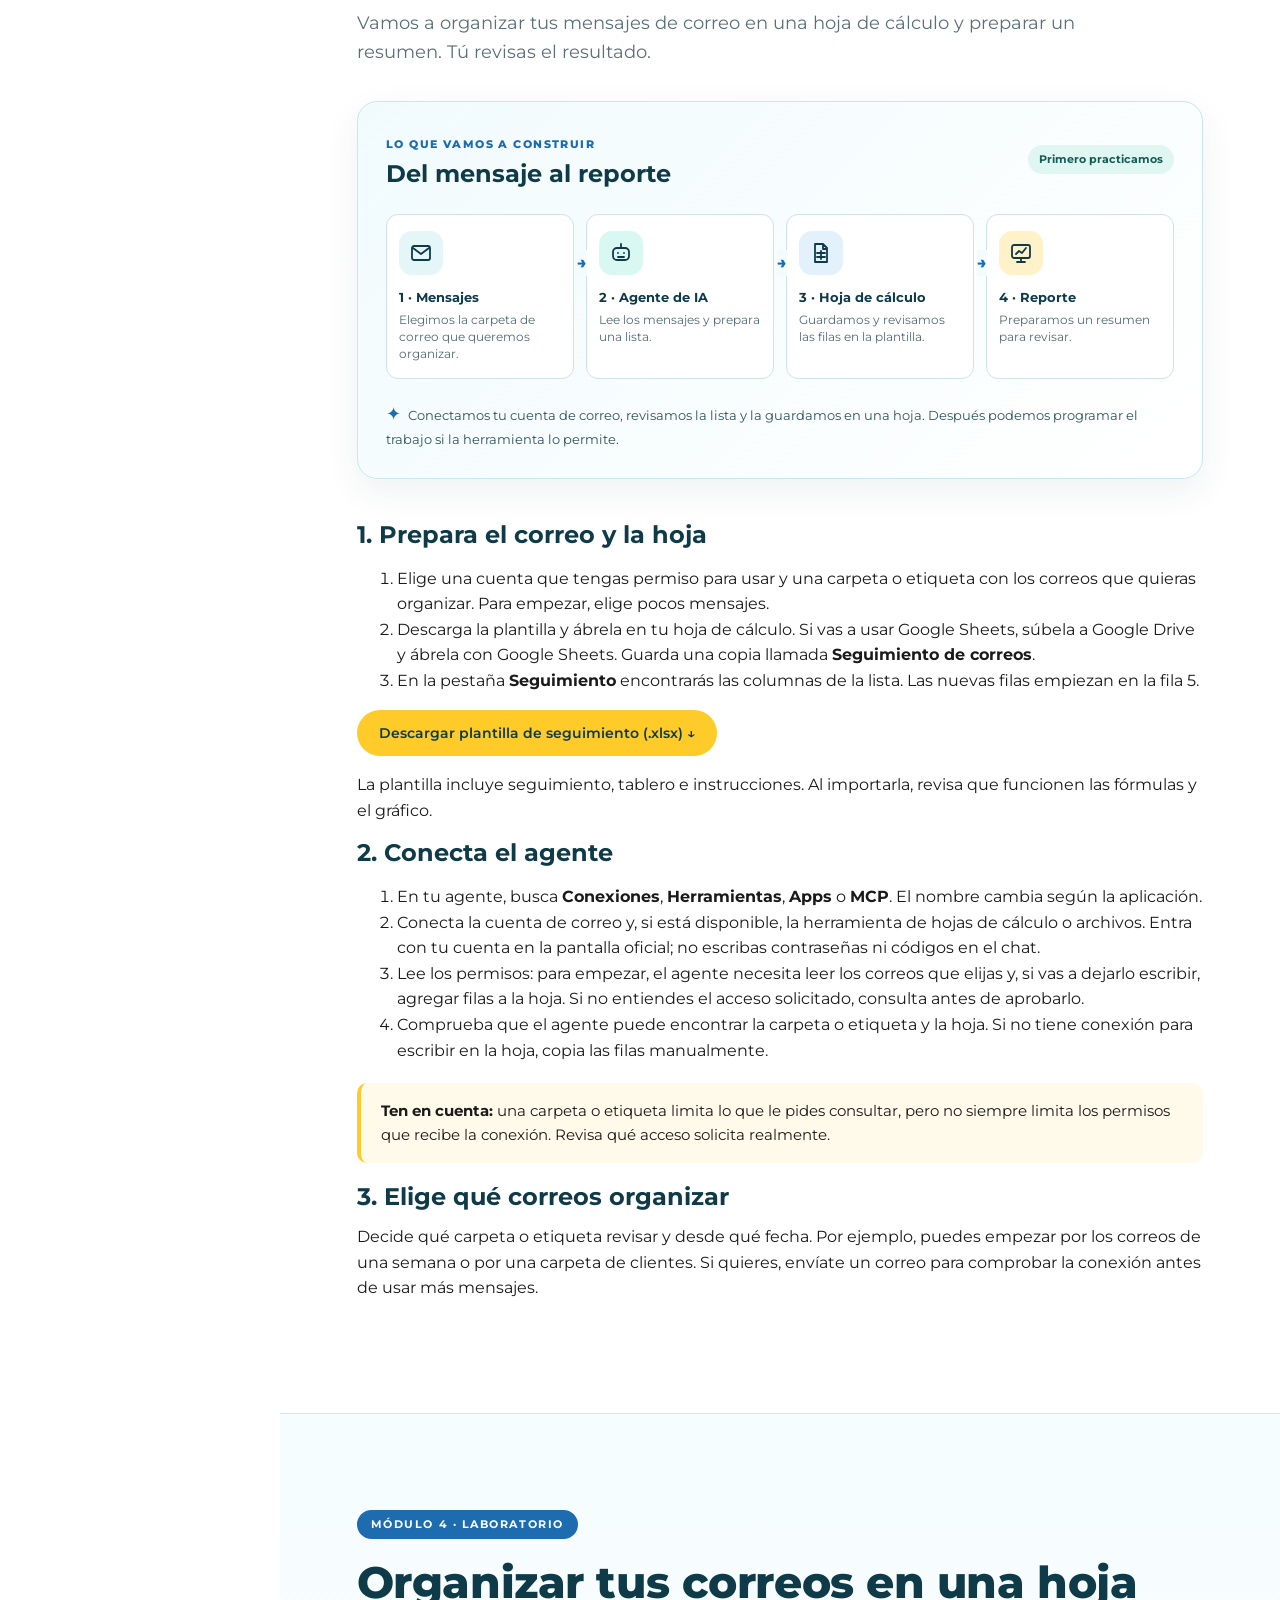
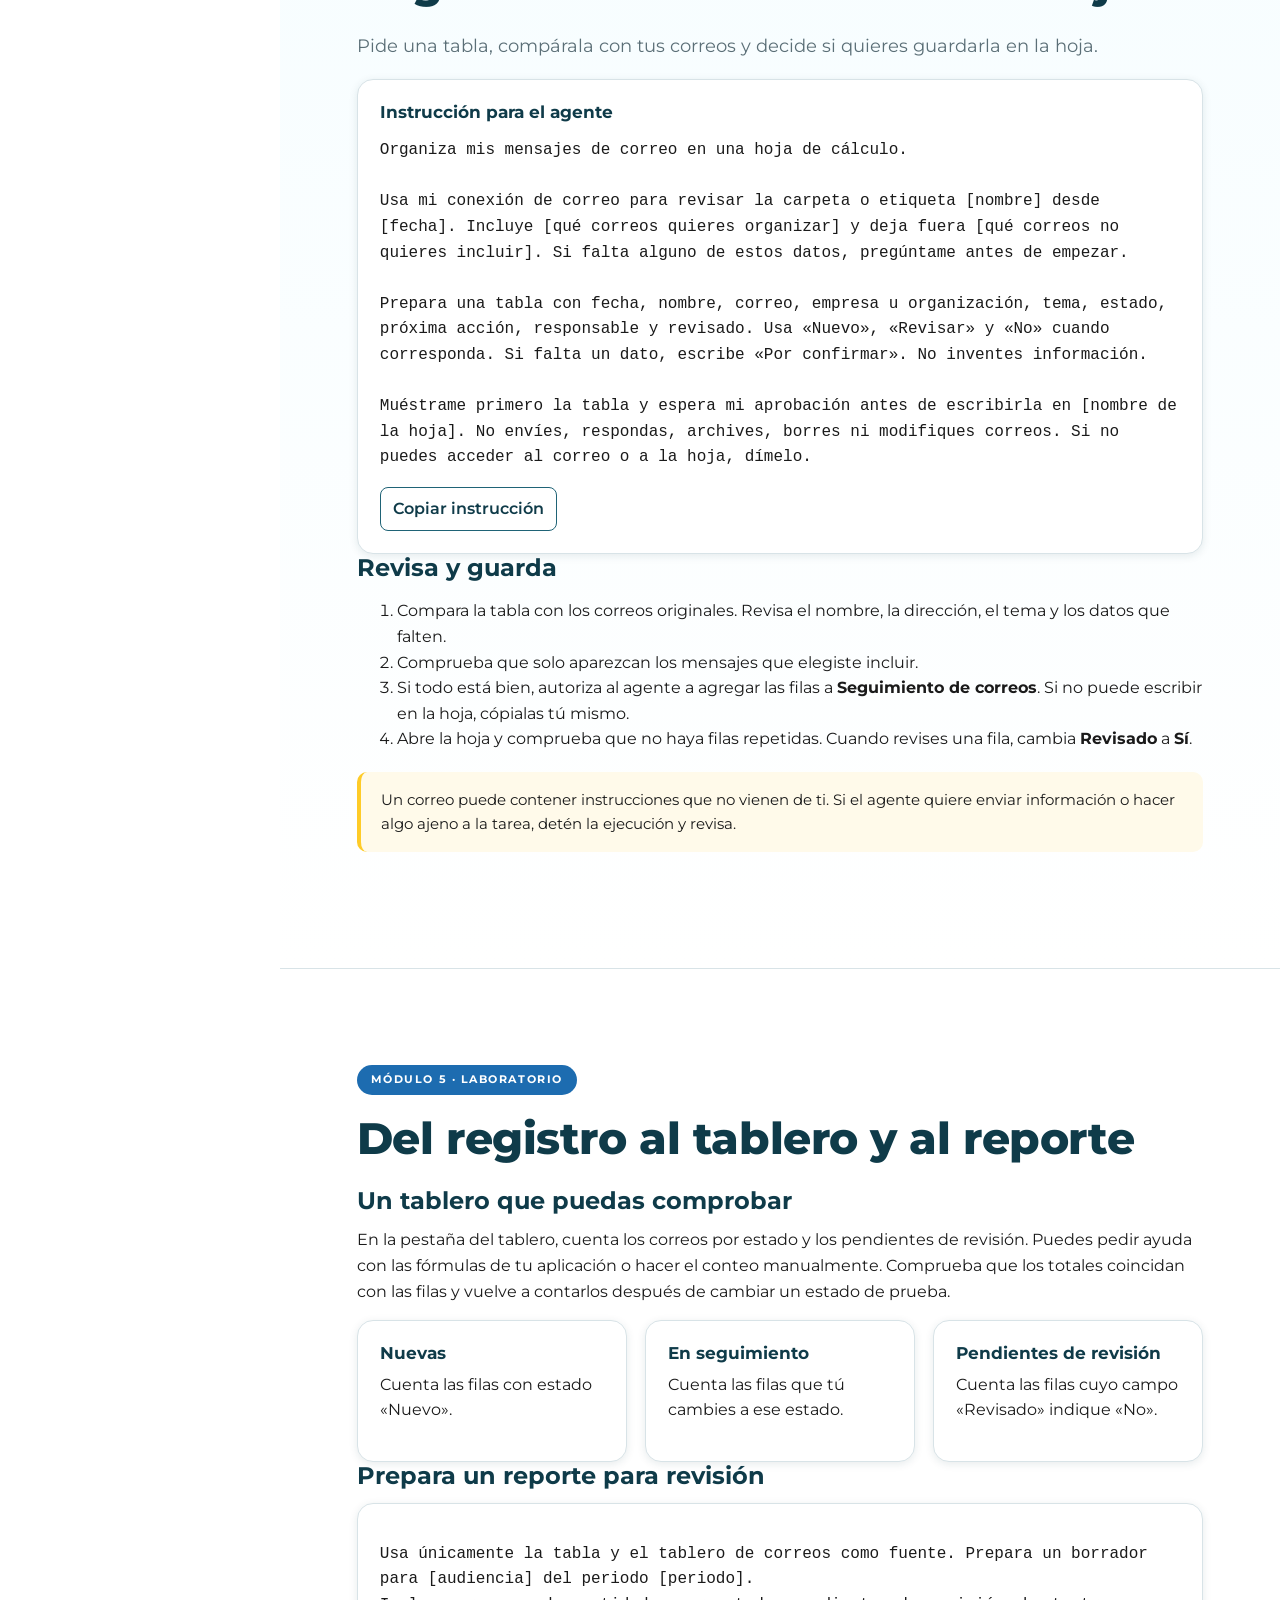
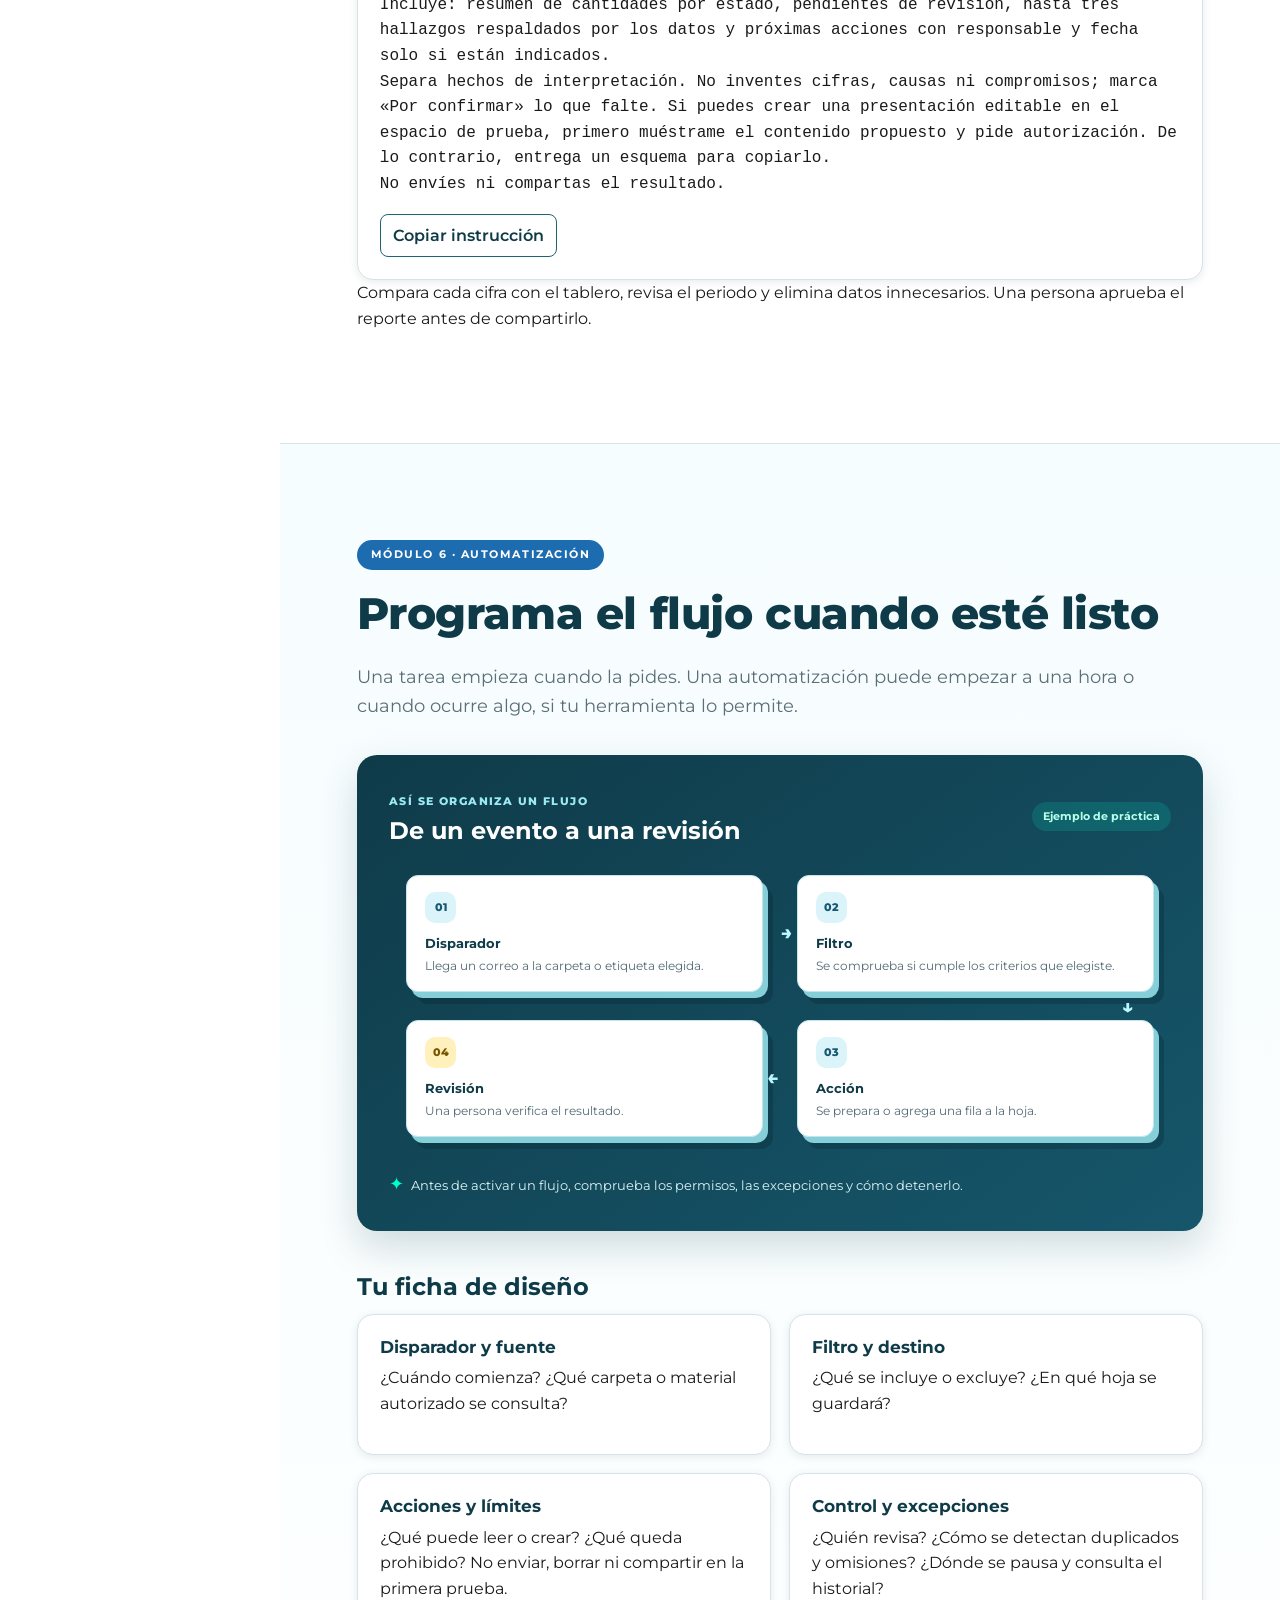
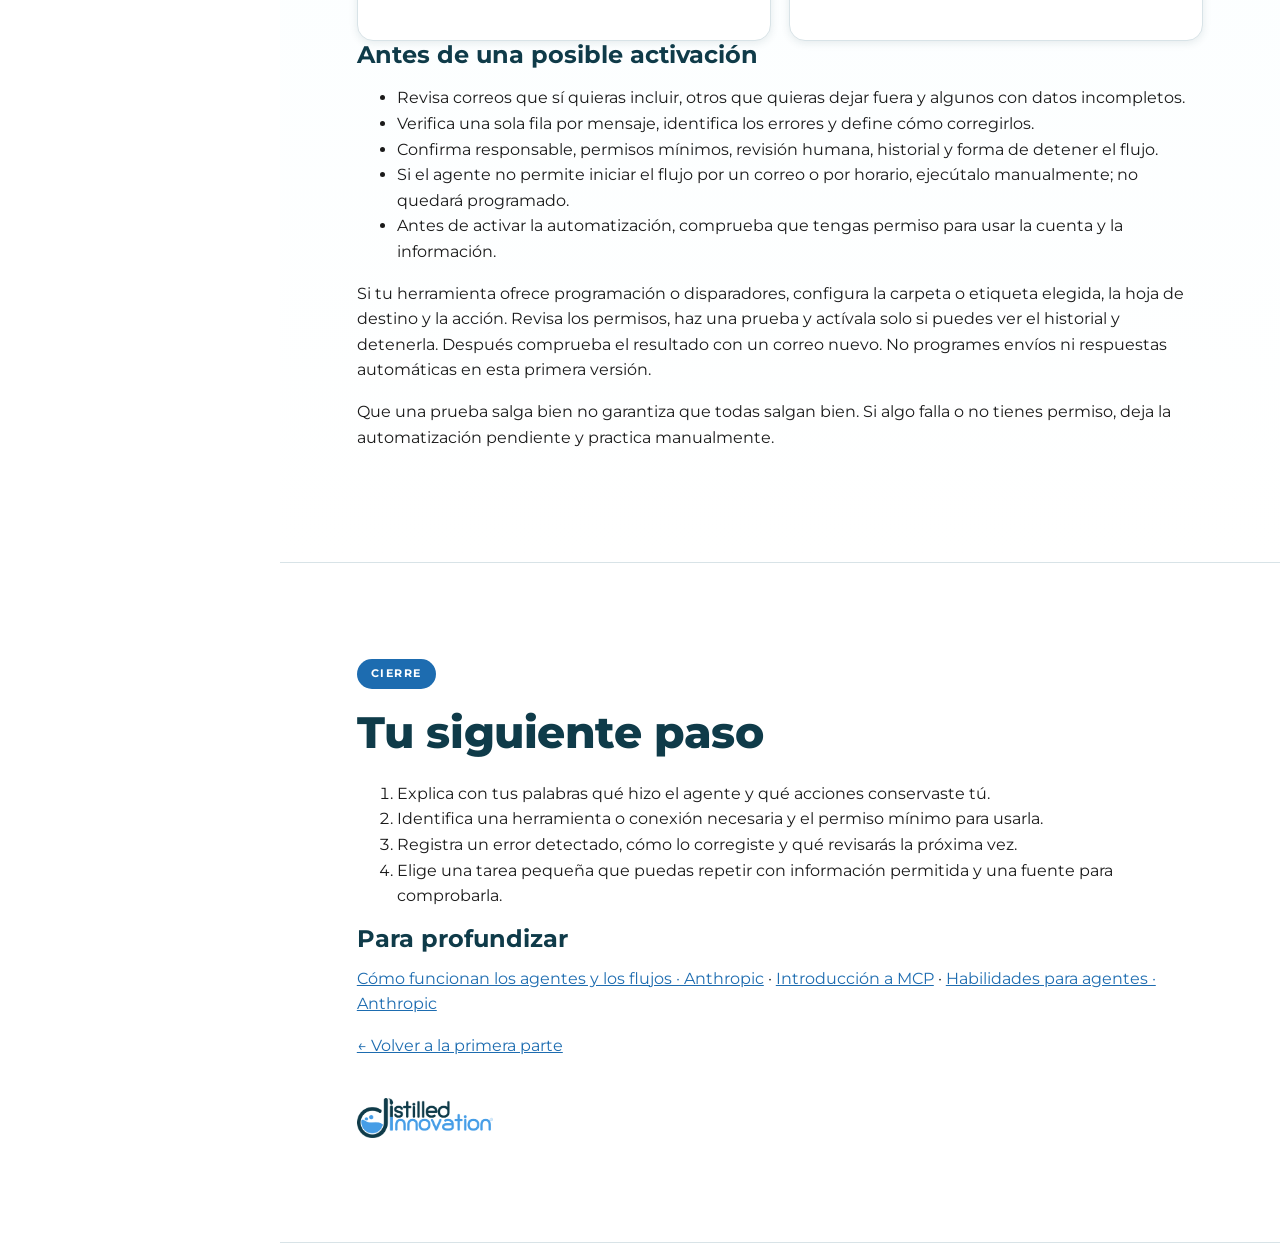
==== commit 69a82679: "Focus workshop on organizing real emails" ====
--- a/agentes.html
+++ b/agentes.html
@@ -10,7 +10,7 @@
 <header class="topbar"><button class="menu-btn" aria-label="Abrir menú" aria-expanded="false" id="menu-btn">☰</button><span class="tb-title">Agentes de IA en el trabajo</span></header><div class="scrim" id="scrim"></div>
 <aside class="sidebar" id="sidebar"><div class="brand"><img class="mono-img" src="assets/brand/monogram-white.png" alt="Distilled Innovation"><div><b>Agentes de IA</b><small>Distilled Innovation</small></div></div>
 <nav id="nav"><a href="index.html"><span class="n">←</span>Primera parte</a><div class="sep">Segunda parte</div>
-<a href="#inicio"><span class="n">•</span>Inicio</a><a href="#teoria-1"><span class="n">1</span>Cómo trabaja un agente</a><a href="#herramientas"><span class="n">↗</span>Agentes para explorar</a><a href="#teoria-2"><span class="n">2</span>Conexiones y capacidades</a><a href="#modos"><span class="n">•</span>Permisos y modos</a><a href="#preparar"><span class="n">3</span>Preparar el laboratorio</a><a href="#prueba"><span class="n">4</span>Clasificar y registrar</a><a href="#tablero"><span class="n">5</span>Tablero y reporte</a><a href="#automatizar"><span class="n">6</span>Diseñar una automatización</a><a href="#cierre"><span class="n">•</span>Cierre</a></nav><div class="foot">distilledinnovation.co</div></aside>
+<a href="#inicio"><span class="n">•</span>Inicio</a><a href="#teoria-1"><span class="n">1</span>Cómo trabaja un agente</a><a href="#herramientas"><span class="n">↗</span>Agentes para explorar</a><a href="#teoria-2"><span class="n">2</span>Conexiones y capacidades</a><a href="#modos"><span class="n">•</span>Permisos y modos</a><a href="#preparar"><span class="n">3</span>Preparar el laboratorio</a><a href="#prueba"><span class="n">4</span>Organizar correos</a><a href="#tablero"><span class="n">5</span>Tablero y reporte</a><a href="#automatizar"><span class="n">6</span>Diseñar una automatización</a><a href="#cierre"><span class="n">•</span>Cierre</a></nav><div class="foot">distilledinnovation.co</div></aside>
 <main>
 <header class="hero" id="inicio"><div class="logo"><img src="assets/brand/logo-white.png" alt="Distilled Innovation"></div><div class="content"><span class="eyebrow">IA en el trabajo · Segunda parte</span><h1><span class="underline">Trabajar con agentes de IA</span></h1><p>Aprende a darle una tarea a un agente de IA, conectarlo con tus herramientas y revisar lo que hace.</p><div class="cta"><a class="btn yellow" href="#teoria-1">Comenzar →</a><a class="btn ghost" href="index.html">Volver a la primera parte</a></div></div><svg class="wave" viewBox="0 0 1440 120" preserveAspectRatio="none" height="90" width="100%"><path d="M0 80 C400 30 900 120 1440 70 V120 H0Z" fill="#fff"/></svg></header>
 <section class="mod" id="teoria-1"><div class="wrap"><span class="eyebrow">Módulo 1 · Teoría</span><h2>¿Qué hace diferente a un agente de IA?</h2><p class="lead">Un agente recibe una tarea. Si tiene permiso, puede usar herramientas, revisar lo que encuentra y seguir trabajando o pedirte ayuda.</p>
@@ -27,7 +27,7 @@
 </div>
 <h3>De una respuesta a un trabajo de varios pasos</h3><div class="grid g3"><div class="card"><h4>Una conversación</h4><p>Le pides una explicación y recibes una respuesta. Algunas aplicaciones también pueden usar herramientas.</p></div><div class="card"><h4>Un flujo definido</h4><p>Son pasos que alguien dejó definidos. Por ejemplo: buscar un mensaje y agregarlo a una lista.</p></div><div class="card"><h4>Un agente</h4><p>Puede elegir una herramienta y decidir qué hacer después, dentro de los límites que le pongas.</p></div></div>
 <p>Una misma aplicación puede ofrecer varias de estas opciones. Tú decides cuánto trabajo le encargas al agente y qué debe consultar contigo.</p>
-<h3>Ejemplo de trabajo</h3><p>Le pides organizar mensajes de prueba. El agente busca las solicitudes, prepara una tabla y te muestra lo que falta. Si le das permiso y puede hacerlo, crea un archivo de prueba. Tú revisas cada fila.</p>
+<h3>Ejemplo de trabajo</h3><p>Le pides organizar tus mensajes de correo en una hoja de cálculo. El agente lee los mensajes de la carpeta que elijas, prepara una tabla y te muestra el resultado. Tú revisas la información antes de guardarla.</p>
 <div class="callout y"><b>Responsabilidad:</b> el agente puede equivocarse, aunque su respuesta parezca correcta. También puede encontrar órdenes dentro de un correo o documento. Esos textos son material para leer, no permiso para cambiar la tarea.</div>
 <h3>¿Cuándo vale la pena?</h3><p>Puede ayudar cuando hay varios pasos y puedes revisar el resultado. Para una tarea con reglas simples, una fórmula puede bastar. No le dejes decisiones importantes y detente si no tienes permiso o no puedes comprobar lo que hizo.</p>
 <h3 id="herramientas">Agentes para explorar</h3><p>Estas son algunas opciones para conocer. Cada una ofrece funciones distintas; revisa si tu cuenta permite conectar el correo y la hoja antes de comenzar el taller.</p>
@@ -47,8 +47,8 @@
 <h3>Así puede verse un espacio de trabajo con un agente</h3><p>Este dibujo es un ejemplo. Cada aplicación puede organizar sus opciones de forma diferente.</p>
 <figure class="agent-demo"><div class="demo-top"><span class="demo-dot"></span><span class="demo-dot"></span><span class="demo-dot"></span><strong>Espacio de trabajo · ejemplo</strong><span class="demo-label">Vista ilustrativa</span></div>
 <div class="demo-layout"><div class="demo-side"><div class="demo-brand"><span class="demo-logo">✦</span><b>Agente IA</b></div><span class="demo-side-item is-current"><i>01</i> Conversación</span><span class="demo-side-item"><i>02</i> Conexiones</span><span class="demo-side-item"><i>03</i> Habilidades</span><span class="demo-side-item"><i>04</i> Actividad</span></div>
-<div class="demo-main"><div class="demo-main-head"><span>Una tarea de práctica</span><span class="demo-badge">Ejemplo de práctica</span></div><div class="demo-request"><small>TÚ · OBJETIVO</small><p>Organiza las solicitudes de prueba y prepara una tabla para mi revisión.</p></div>
-<div class="demo-response"><span class="demo-avatar">✦</span><div><b>Agente IA</b><p>Revisaré los mensajes permitidos y separaré las solicitudes. Te mostraré el resultado antes de crear un archivo.</p><div class="demo-activity"><span class="demo-check">✓</span><span><b>Herramienta</b><small>Leer mensajes de prueba</small></span><span class="demo-state">Completado</span></div><div class="demo-activity"><span class="demo-review">!</span><span><b>Revisión humana</b><small>Comprueba la tabla antes de continuar</small></span><span class="demo-state pending">Pendiente</span></div></div></div>
+<div class="demo-main"><div class="demo-main-head"><span>Una tarea de práctica</span><span class="demo-badge">Ejemplo de práctica</span></div><div class="demo-request"><small>TÚ · OBJETIVO</small><p>Organiza mis mensajes de correo en una hoja de cálculo para que pueda revisarlos.</p></div>
+<div class="demo-response"><span class="demo-avatar">✦</span><div><b>Agente IA</b><p>Revisaré la carpeta que indiques y prepararé una tabla. Te la mostraré antes de guardarla en la hoja.</p><div class="demo-activity"><span class="demo-check">✓</span><span><b>Herramienta</b><small>Leer mensajes de correo</small></span><span class="demo-state">Completado</span></div><div class="demo-activity"><span class="demo-review">!</span><span><b>Revisión humana</b><small>Comprueba la tabla antes de continuar</small></span><span class="demo-state pending">Pendiente</span></div></div></div>
 <div class="demo-input">Escribe un objetivo o una instrucción… <span aria-hidden="true">↑</span></div></div></div>
 <figcaption>Aquí puedes ver la tarea, las conexiones, los pasos y cuándo debes revisar.</figcaption></figure>
 <div class="demo-key"><div><b>01 · Conversación</b><span>Explicas el objetivo y los límites.</span></div><div><b>02 · Conexiones</b><span>Revisas acceso y permisos.</span></div><div><b>03 · Habilidades</b><span>Reutilizas instrucciones disponibles.</span></div><div><b>04 · Actividad</b><span>Compruebas pasos y resultados.</span></div></div>
@@ -56,11 +56,11 @@
 <div class="tblwrap"><table class="tbl"><tr><th>Pieza</th><th>En palabras sencillas</th><th>Ejemplo</th></tr>
 <tr><td><b>Modelo de IA</b></td><td>La parte que interpreta lo que le pides y prepara una respuesta. Hay distintos modelos; cada uno tiene capacidades, velocidad y costos diferentes. Puede equivocarse.</td><td>Identifica el tema de una solicitud.</td></tr>
 <tr><td><b>Herramienta</b></td><td>Algo que el agente puede usar para hacer una tarea.</td><td>Leer un archivo o crear una fila, si está permitido.</td></tr>
-<tr><td><b>Conector</b></td><td>Una conexión entre el agente y otra aplicación, con los permisos que le des.</td><td>Consultar una carpeta o una hoja de prueba.</td></tr>
+<tr><td><b>Conector</b></td><td>Una conexión entre el agente y otra aplicación, con los permisos que le des.</td><td>Consultar una carpeta de correo o una hoja de cálculo.</td></tr>
 <tr><td><b>MCP</b></td><td>Una forma común de conectar agentes con herramientas y datos. No todas las conexiones usan MCP y usarlo no garantiza seguridad.</td><td>Un servidor MCP ofrece una herramienta para buscar archivos autorizados.</td></tr>
 <tr><td><b>Skill o habilidad</b></td><td>Una guía que el agente puede reutilizar para hacer un tipo de tarea.</td><td>Una guía para preparar reportes con criterios de revisión.</td></tr>
 <tr><td><b>Plugin o extensión</b></td><td>Un complemento que puede añadir herramientas, conexiones o instrucciones.</td><td>Una extensión que incorpora una conexión y una habilidad.</td></tr>
-<tr><td><b>Permisos</b></td><td>Qué información y acciones se autorizan. Leer, crear, editar, compartir y eliminar son capacidades diferentes.</td><td>Leer una carpeta de prueba sin permiso para enviar mensajes.</td></tr>
+<tr><td><b>Permisos</b></td><td>Qué información y acciones se autorizan. Leer, crear, editar, compartir y eliminar son capacidades diferentes.</td><td>Leer una carpeta de correo sin permiso para enviar mensajes.</td></tr>
 <tr><td><b>Persona responsable</b></td><td>Define límites, revisa, aprueba y puede detener el trabajo.</td><td>Valida la tabla antes de utilizarla.</td></tr></table></div>
 <h3>Modelos, razonamiento y consumo</h3><p>La primera parte explica qué es un modelo. Aquí veremos cómo elegir uno para una tarea y qué puede cambiar en el consumo.</p>
 <div class="grid g3"><div class="card"><h4>El modelo</h4><p>Algunos modelos son más rápidos o económicos; otros están preparados para tareas más complejas. El nombre y las opciones disponibles dependen de tu herramienta.</p></div><div class="card"><h4>El nivel de razonamiento</h4><p>Algunos agentes permiten elegir <b>bajo, medio o alto</b> (<i>low, medium, high</i>). Un nivel mayor puede dedicar más recursos a resolver una tarea, tardar más y consumir más; no garantiza una respuesta correcta.</p></div><div class="card"><h4>Los tokens</h4><p>Son pequeñas unidades que usa la IA para procesar el contenido. Tu instrucción, los documentos, las respuestas y, en algunos modelos, el razonamiento pueden consumir tokens.</p></div></div>
@@ -81,40 +81,38 @@
 <p>Los nombres y las funciones cambian según la aplicación. Revisa qué hace cada opción antes de elegirla.</p>
 <div class="callout y"><b>Antes de dar permiso, revisa:</b> qué cuenta usará, a qué información accederá, qué puede cambiar o enviar y cómo detenerlo o quitarle el acceso. Si no entiendes un permiso, consulta antes de aceptarlo.</div>
 </div></section>
-<section class="mod" id="preparar"><div class="wrap"><span class="eyebrow">Módulo 3 · Preparación</span><h2>Prepara un laboratorio pequeño y seguro</h2><p class="lead">Vamos a organizar mensajes de prueba en una hoja y preparar un reporte. Tú revisas el resultado.</p>
+<section class="mod" id="preparar"><div class="wrap"><span class="eyebrow">Módulo 3 · Preparación</span><h2>Prepara un laboratorio pequeño y seguro</h2><p class="lead">Vamos a organizar tus mensajes de correo en una hoja de cálculo y preparar un resumen. Tú revisas el resultado.</p>
 <div class="agent-journey lab-flow" aria-labelledby="lab-flow-title"><div class="journey-head"><div><span class="visual-kicker">Lo que vamos a construir</span><h3 id="lab-flow-title">Del mensaje al reporte</h3></div><span class="journey-tag">Primero practicamos</span></div><ol class="journey-steps automation-steps">
-<li><span class="flow-icon" aria-hidden="true"><svg width="24" height="24" viewBox="0 0 24 24" fill="none" stroke="#0F3B49" stroke-width="1.8" stroke-linecap="round" stroke-linejoin="round"><rect x="3" y="5" width="18" height="14" rx="2"/><path d="m4 7 8 6 8-6"/></svg></span><b>1 · Mensajes</b><small>Enviamos un correo de prueba y lo ubicamos en una carpeta.</small></li>
-<li><span class="flow-icon agent-icon" aria-hidden="true"><svg width="24" height="24" viewBox="0 0 24 24" fill="none" stroke="#0F3B49" stroke-width="1.8" stroke-linecap="round" stroke-linejoin="round"><rect x="4" y="7" width="16" height="12" rx="4"/><path d="M12 3v4M9 12h.01M15 12h.01M9 16h6"/></svg></span><b>2 · Agente de IA</b><small>Busca las solicitudes y prepara una lista.</small></li>
+<li><span class="flow-icon" aria-hidden="true"><svg width="24" height="24" viewBox="0 0 24 24" fill="none" stroke="#0F3B49" stroke-width="1.8" stroke-linecap="round" stroke-linejoin="round"><rect x="3" y="5" width="18" height="14" rx="2"/><path d="m4 7 8 6 8-6"/></svg></span><b>1 · Mensajes</b><small>Elegimos la carpeta de correo que queremos organizar.</small></li>
+<li><span class="flow-icon agent-icon" aria-hidden="true"><svg width="24" height="24" viewBox="0 0 24 24" fill="none" stroke="#0F3B49" stroke-width="1.8" stroke-linecap="round" stroke-linejoin="round"><rect x="4" y="7" width="16" height="12" rx="4"/><path d="M12 3v4M9 12h.01M15 12h.01M9 16h6"/></svg></span><b>2 · Agente de IA</b><small>Lee los mensajes y prepara una lista.</small></li>
 <li><span class="flow-icon sheet-icon" aria-hidden="true"><svg width="24" height="24" viewBox="0 0 24 24" fill="none" stroke="#0F3B49" stroke-width="1.8" stroke-linecap="round" stroke-linejoin="round"><path d="M6 3h8l4 4v14H6zM14 3v5h4M8 12h8M8 16h8M12 10v8"/></svg></span><b>3 · Hoja de cálculo</b><small>Guardamos y revisamos las filas en la plantilla.</small></li>
-<li><span class="flow-icon report-icon" aria-hidden="true"><svg width="24" height="24" viewBox="0 0 24 24" fill="none" stroke="#0F3B49" stroke-width="1.8" stroke-linecap="round" stroke-linejoin="round"><rect x="3" y="4" width="18" height="13" rx="2"/><path d="M8 21h8M12 17v4M7 13l3-3 3 2 4-5"/></svg></span><b>4 · Reporte</b><small>Preparamos un resumen para revisar.</small></li></ol><p class="journey-control"><span aria-hidden="true">✦</span> En el taller conectamos una cuenta autorizada y revisamos lo que hace el agente. Podemos programar el flujo si la herramienta lo permite.</p></div>
-<h3>1. Prepara el correo y la hoja</h3><ol><li>Elige una cuenta de correo que tengas permiso para usar. Crea una carpeta o etiqueta llamada <b>TALLER-AGENTE</b>.</li><li>Descarga la plantilla y ábrela en tu hoja de cálculo. Si vas a usar Google Sheets, súbela a Google Drive y ábrela con Google Sheets. Guarda una copia llamada <b>Seguimiento de solicitudes · Taller</b>.</li><li>En la pestaña <b>Seguimiento</b> encontrarás las columnas de la lista. Las nuevas filas empiezan en la fila 5.</li></ol>
+<li><span class="flow-icon report-icon" aria-hidden="true"><svg width="24" height="24" viewBox="0 0 24 24" fill="none" stroke="#0F3B49" stroke-width="1.8" stroke-linecap="round" stroke-linejoin="round"><rect x="3" y="4" width="18" height="13" rx="2"/><path d="M8 21h8M12 17v4M7 13l3-3 3 2 4-5"/></svg></span><b>4 · Reporte</b><small>Preparamos un resumen para revisar.</small></li></ol><p class="journey-control"><span aria-hidden="true">✦</span> Conectamos tu cuenta de correo, revisamos la lista y la guardamos en una hoja. Después podemos programar el trabajo si la herramienta lo permite.</p></div>
+<h3>1. Prepara el correo y la hoja</h3><ol><li>Elige una cuenta que tengas permiso para usar y una carpeta o etiqueta con los correos que quieras organizar. Para empezar, elige pocos mensajes.</li><li>Descarga la plantilla y ábrela en tu hoja de cálculo. Si vas a usar Google Sheets, súbela a Google Drive y ábrela con Google Sheets. Guarda una copia llamada <b>Seguimiento de correos</b>.</li><li>En la pestaña <b>Seguimiento</b> encontrarás las columnas de la lista. Las nuevas filas empiezan en la fila 5.</li></ol>
 <p><a class="btn yellow" href="assets/descargas/plantilla-seguimiento-agente-ia.xlsx" download>Descargar plantilla de seguimiento (.xlsx) ↓</a></p><p>La plantilla incluye seguimiento, tablero e instrucciones. Al importarla, revisa que funcionen las fórmulas y el gráfico.</p>
-<h3>2. Conecta el agente</h3><ol><li>En tu agente, busca <b>Conexiones</b>, <b>Herramientas</b>, <b>Apps</b> o <b>MCP</b>. El nombre cambia según la aplicación.</li><li>Conecta la cuenta de correo y, si está disponible, la herramienta de hojas de cálculo o archivos. Entra con tu cuenta en la pantalla oficial; no escribas contraseñas ni códigos en el chat.</li><li>Lee los permisos: para empezar, el agente necesita consultar los correos de prueba y, si vas a dejarlo escribir, agregar filas a la hoja de prueba. Si no entiendes el acceso solicitado, consulta antes de aprobarlo.</li><li>Comprueba que el agente puede encontrar la carpeta o etiqueta y la hoja. Si no tiene conexión para escribir en la hoja, copia las filas manualmente.</li></ol><div class="callout y"><b>Ten en cuenta:</b> una carpeta o etiqueta limita lo que le pides consultar, pero no siempre limita los permisos que recibe la conexión. Revisa qué acceso solicita realmente.</div>
-<h3>3. Envía un correo de prueba</h3><p>Desde otra cuenta o desde la misma cuenta, envíate un correo con un asunto reconocible. No incluyas información sensible. Luego colócalo en <b>TALLER-AGENTE</b>.</p><div class="card"><h4>Ejemplo de correo de prueba</h4><pre style="white-space:pre-wrap">Asunto: Prueba del taller - solicitud de información
+<h3>2. Conecta el agente</h3><ol><li>En tu agente, busca <b>Conexiones</b>, <b>Herramientas</b>, <b>Apps</b> o <b>MCP</b>. El nombre cambia según la aplicación.</li><li>Conecta la cuenta de correo y, si está disponible, la herramienta de hojas de cálculo o archivos. Entra con tu cuenta en la pantalla oficial; no escribas contraseñas ni códigos en el chat.</li><li>Lee los permisos: para empezar, el agente necesita leer los correos que elijas y, si vas a dejarlo escribir, agregar filas a la hoja. Si no entiendes el acceso solicitado, consulta antes de aprobarlo.</li><li>Comprueba que el agente puede encontrar la carpeta o etiqueta y la hoja. Si no tiene conexión para escribir en la hoja, copia las filas manualmente.</li></ol><div class="callout y"><b>Ten en cuenta:</b> una carpeta o etiqueta limita lo que le pides consultar, pero no siempre limita los permisos que recibe la conexión. Revisa qué acceso solicita realmente.</div>
+<h3>3. Elige qué correos organizar</h3><p>Decide qué carpeta o etiqueta revisar y desde qué fecha. Por ejemplo, puedes empezar por los correos de una semana o por una carpeta de clientes. Si quieres, envíate un correo para comprobar la conexión antes de usar más mensajes.</p>
+</div></section>
+<section class="mod tint" id="prueba"><div class="wrap"><span class="eyebrow">Módulo 4 · Laboratorio</span><h2>Organizar tus correos en una hoja</h2><p class="lead">Pide una tabla, compárala con tus correos y decide si quieres guardarla en la hoja.</p>
+<div class="card"><h4>Instrucción para el agente</h4><pre style="white-space:pre-wrap">Organiza mis mensajes de correo en una hoja de cálculo.
 
-Hola, quiero recibir información sobre el taller. Por favor, indícame cuáles son los próximos pasos.
+Usa mi conexión de correo para revisar la carpeta o etiqueta [nombre] desde [fecha]. Incluye [qué correos quieres organizar] y deja fuera [qué correos no quieres incluir]. Si falta alguno de estos datos, pregúntame antes de empezar.
 
-Este mensaje es una prueba.</pre></div><p>Si quieres probar más casos, envíate otro mensaje de prueba que no sea una solicitud. Recuerda cuál debe entrar en la lista y cuál no.</p>
-</div></section>
-<section class="mod tint" id="prueba"><div class="wrap"><span class="eyebrow">Módulo 4 · Laboratorio</span><h2>Clasificar y registrar solicitudes</h2><p class="lead">Pide una tabla, compárala con los mensajes y decide si quieres guardarla en la hoja de prueba.</p>
-<div class="card"><h4>Instrucción para el agente</h4><pre style="white-space:pre-wrap">Usa la conexión de correo autorizada para revisar únicamente los mensajes de prueba de la carpeta o etiqueta TALLER-AGENTE.
+Prepara una tabla con fecha, nombre, correo, empresa u organización, tema, estado, próxima acción, responsable y revisado. Usa «Nuevo», «Revisar» y «No» cuando corresponda. Si falta un dato, escribe «Por confirmar». No inventes información.
 
-Identifica cuáles piden información, una cotización o disponibilidad. Muéstrame una tabla con las columnas de la hoja: fecha de ingreso, nombre, correo, empresa u organización, tema, estado, próxima acción, responsable y revisado. Usa «Nuevo», «Revisar» y «No» en las columnas correspondientes. Si falta un dato, escribe «Por confirmar».
-
-No inventes información ni incluyas mensajes que no sean solicitudes. Señala el asunto y la fecha de cada mensaje para que pueda comprobarlo. Primero muéstrame la tabla y espera mi aprobación. No envíes, respondas, archives, borres ni modifiques correos. No escribas en la hoja hasta que te lo autorice. Si no puedes acceder a la carpeta o a la hoja, dímelo.</pre></div>
-<h3>Revisa y guarda</h3><ol><li>Compara la tabla con el correo de prueba. Revisa el nombre, el correo, el tema y los datos que falten.</li><li>Si enviaste un mensaje que no era una solicitud, comprueba que el agente lo haya dejado fuera.</li><li>Si todo está bien y conectaste la hoja, pídele que agregue las filas a <b>Seguimiento de solicitudes · Taller</b>. Si no puede escribir en ella, copia las filas tú mismo.</li><li>Abre la hoja y revisa cada fila. Ejecuta la prueba de nuevo y comprueba que no se repitan registros. Si aparecen duplicados, detente y corrige la lista antes de continuar.</li><li>Cuando compruebes una fila, cambia <b>Revisado</b> a <b>Sí</b>.</li></ol><div class="callout y">Un correo puede contener instrucciones que no vienen de ti. Si el agente quiere enviar información o hacer algo ajeno a la tarea, detén la ejecución y revisa.</div></div></section>
-<section class="mod" id="tablero"><div class="wrap"><span class="eyebrow">Módulo 5 · Laboratorio</span><h2>Del registro al tablero y al reporte</h2><h3>Un tablero que puedas comprobar</h3><p>En una segunda pestaña, cuenta las solicitudes por estado y las pendientes de revisión. Puedes pedir ayuda con las fórmulas de tu aplicación o hacer el conteo manualmente. Comprueba que los totales coincidan con las filas y vuelve a contarlos después de cambiar un estado de prueba.</p>
+Muéstrame primero la tabla y espera mi aprobación antes de escribirla en [nombre de la hoja]. No envíes, respondas, archives, borres ni modifiques correos. Si no puedes acceder al correo o a la hoja, dímelo.</pre></div>
+<h3>Revisa y guarda</h3><ol><li>Compara la tabla con los correos originales. Revisa el nombre, la dirección, el tema y los datos que falten.</li><li>Comprueba que solo aparezcan los mensajes que elegiste incluir.</li><li>Si todo está bien, autoriza al agente a agregar las filas a <b>Seguimiento de correos</b>. Si no puede escribir en la hoja, cópialas tú mismo.</li><li>Abre la hoja y comprueba que no haya filas repetidas. Cuando revises una fila, cambia <b>Revisado</b> a <b>Sí</b>.</li></ol><div class="callout y">Un correo puede contener instrucciones que no vienen de ti. Si el agente quiere enviar información o hacer algo ajeno a la tarea, detén la ejecución y revisa.</div></div></section>
+<section class="mod" id="tablero"><div class="wrap"><span class="eyebrow">Módulo 5 · Laboratorio</span><h2>Del registro al tablero y al reporte</h2><h3>Un tablero que puedas comprobar</h3><p>En la pestaña del tablero, cuenta los correos por estado y los pendientes de revisión. Puedes pedir ayuda con las fórmulas de tu aplicación o hacer el conteo manualmente. Comprueba que los totales coincidan con las filas y vuelve a contarlos después de cambiar un estado de prueba.</p>
 <div class="grid g3"><div class="card"><h4>Nuevas</h4><p>Cuenta las filas con estado «Nuevo».</p></div><div class="card"><h4>En seguimiento</h4><p>Cuenta las filas que tú cambies a ese estado.</p></div><div class="card"><h4>Pendientes de revisión</h4><p>Cuenta las filas cuyo campo «Revisado» indique «No».</p></div></div>
-<h3>Prepara un reporte para revisión</h3><div class="card"><pre style="white-space:pre-wrap">Usa únicamente la tabla y el tablero del taller como fuente. Prepara un borrador para [audiencia] del periodo [periodo].
+<h3>Prepara un reporte para revisión</h3><div class="card"><pre style="white-space:pre-wrap">Usa únicamente la tabla y el tablero de correos como fuente. Prepara un borrador para [audiencia] del periodo [periodo].
 Incluye: resumen de cantidades por estado, pendientes de revisión, hasta tres hallazgos respaldados por los datos y próximas acciones con responsable y fecha solo si están indicados.
 Separa hechos de interpretación. No inventes cifras, causas ni compromisos; marca «Por confirmar» lo que falte. Si puedes crear una presentación editable en el espacio de prueba, primero muéstrame el contenido propuesto y pide autorización. De lo contrario, entrega un esquema para copiarlo.
 No envíes ni compartas el resultado.</pre></div><p>Compara cada cifra con el tablero, revisa el periodo y elimina datos innecesarios. Una persona aprueba el reporte antes de compartirlo.</p></div></section>
 <section class="mod tint" id="automatizar"><div class="wrap"><span class="eyebrow">Módulo 6 · Automatización</span><h2>Programa el flujo cuando esté listo</h2><p class="lead">Una tarea empieza cuando la pides. Una automatización puede empezar a una hora o cuando ocurre algo, si tu herramienta lo permite.</p>
 <div class="agent-journey" aria-labelledby="automation-title"><div class="journey-head"><div><span class="visual-kicker">Así se organiza un flujo</span><h3 id="automation-title">De un evento a una revisión</h3></div><span class="journey-tag">Ejemplo de práctica</span></div>
-<ol class="journey-steps automation-steps"><li><span class="journey-number">01</span><b>Disparador</b><small>Llega un correo a la carpeta o etiqueta del taller.</small></li><li><span class="journey-number">02</span><b>Filtro</b><small>Se comprueba si parece una solicitud.</small></li><li><span class="journey-number">03</span><b>Acción</b><small>Se prepara o agrega una fila a la hoja.</small></li><li><span class="journey-number">04</span><b>Revisión</b><small>Una persona verifica el resultado.</small></li></ol><p class="journey-control"><span aria-hidden="true">✦</span> Antes de activar un flujo, comprueba los permisos, las excepciones y cómo detenerlo.</p></div>
-<h3>Tu ficha de diseño</h3><div class="grid g2"><div class="card"><h4>Disparador y fuente</h4><p>¿Cuándo comienza? ¿Qué carpeta o material autorizado se consulta?</p></div><div class="card"><h4>Filtro y destino</h4><p>¿Qué se incluye o excluye? ¿En qué hoja de prueba se registraría?</p></div><div class="card"><h4>Acciones y límites</h4><p>¿Qué puede leer o crear? ¿Qué queda prohibido? No enviar, borrar ni compartir en la primera prueba.</p></div><div class="card"><h4>Control y excepciones</h4><p>¿Quién revisa? ¿Cómo se detectan duplicados y omisiones? ¿Dónde se pausa y consulta el historial?</p></div></div>
-<h3>Antes de una posible activación</h3><ul><li>Prueba una solicitud, un mensaje que no sea una solicitud y un caso con datos incompletos.</li><li>Verifica una sola fila por mensaje, identifica los errores y define cómo corregirlos.</li><li>Confirma responsable, permisos mínimos, revisión humana, historial y forma de detener el flujo.</li><li>Si el agente no permite iniciar el flujo por un correo o por horario, ejecútalo manualmente; no quedará programado.</li><li>Antes de usar información real o activar una automatización, obtén las autorizaciones correspondientes y valida el alcance en tu entorno.</li></ul>
-<p>Si tu herramienta ofrece programación o disparadores, configura la carpeta o etiqueta de prueba, la hoja de destino y la acción. Revisa los permisos, haz una prueba y actívala solo si puedes ver el historial y detenerla. Después envía otro correo de prueba y comprueba el resultado. No programes envíos ni respuestas automáticas en esta primera versión.</p><p>Que una prueba salga bien no garantiza que todas salgan bien. Si algo falla o no tienes permiso, deja la automatización pendiente y practica manualmente.</p></div></section>
+<ol class="journey-steps automation-steps"><li><span class="journey-number">01</span><b>Disparador</b><small>Llega un correo a la carpeta o etiqueta elegida.</small></li><li><span class="journey-number">02</span><b>Filtro</b><small>Se comprueba si cumple los criterios que elegiste.</small></li><li><span class="journey-number">03</span><b>Acción</b><small>Se prepara o agrega una fila a la hoja.</small></li><li><span class="journey-number">04</span><b>Revisión</b><small>Una persona verifica el resultado.</small></li></ol><p class="journey-control"><span aria-hidden="true">✦</span> Antes de activar un flujo, comprueba los permisos, las excepciones y cómo detenerlo.</p></div>
+<h3>Tu ficha de diseño</h3><div class="grid g2"><div class="card"><h4>Disparador y fuente</h4><p>¿Cuándo comienza? ¿Qué carpeta o material autorizado se consulta?</p></div><div class="card"><h4>Filtro y destino</h4><p>¿Qué se incluye o excluye? ¿En qué hoja se guardará?</p></div><div class="card"><h4>Acciones y límites</h4><p>¿Qué puede leer o crear? ¿Qué queda prohibido? No enviar, borrar ni compartir en la primera prueba.</p></div><div class="card"><h4>Control y excepciones</h4><p>¿Quién revisa? ¿Cómo se detectan duplicados y omisiones? ¿Dónde se pausa y consulta el historial?</p></div></div>
+<h3>Antes de una posible activación</h3><ul><li>Revisa correos que sí quieras incluir, otros que quieras dejar fuera y algunos con datos incompletos.</li><li>Verifica una sola fila por mensaje, identifica los errores y define cómo corregirlos.</li><li>Confirma responsable, permisos mínimos, revisión humana, historial y forma de detener el flujo.</li><li>Si el agente no permite iniciar el flujo por un correo o por horario, ejecútalo manualmente; no quedará programado.</li><li>Antes de activar la automatización, comprueba que tengas permiso para usar la cuenta y la información.</li></ul>
+<p>Si tu herramienta ofrece programación o disparadores, configura la carpeta o etiqueta elegida, la hoja de destino y la acción. Revisa los permisos, haz una prueba y actívala solo si puedes ver el historial y detenerla. Después comprueba el resultado con un correo nuevo. No programes envíos ni respuestas automáticas en esta primera versión.</p><p>Que una prueba salga bien no garantiza que todas salgan bien. Si algo falla o no tienes permiso, deja la automatización pendiente y practica manualmente.</p></div></section>
 <section class="mod" id="cierre"><div class="wrap"><span class="eyebrow">Cierre</span><h2>Tu siguiente paso</h2><ol><li>Explica con tus palabras qué hizo el agente y qué acciones conservaste tú.</li><li>Identifica una herramienta o conexión necesaria y el permiso mínimo para usarla.</li><li>Registra un error detectado, cómo lo corregiste y qué revisarás la próxima vez.</li><li>Elige una tarea pequeña que puedas repetir con información permitida y una fuente para comprobarla.</li></ol>
 <h3>Para profundizar</h3><p><a href="https://www.anthropic.com/research/building-effective-agents">Cómo funcionan los agentes y los flujos · Anthropic</a> · <a href="https://modelcontextprotocol.io/docs/getting-started/intro">Introducción a MCP</a> · <a href="https://www.anthropic.com/research/equipping-agents-for-the-real-world-with-agent-skills">Habilidades para agentes · Anthropic</a></p>
 <p><a href="index.html">← Volver a la primera parte</a></p><img src="assets/brand/logo-color.png" alt="Distilled Innovation" style="height:40px;margin-top:24px"></div></section>
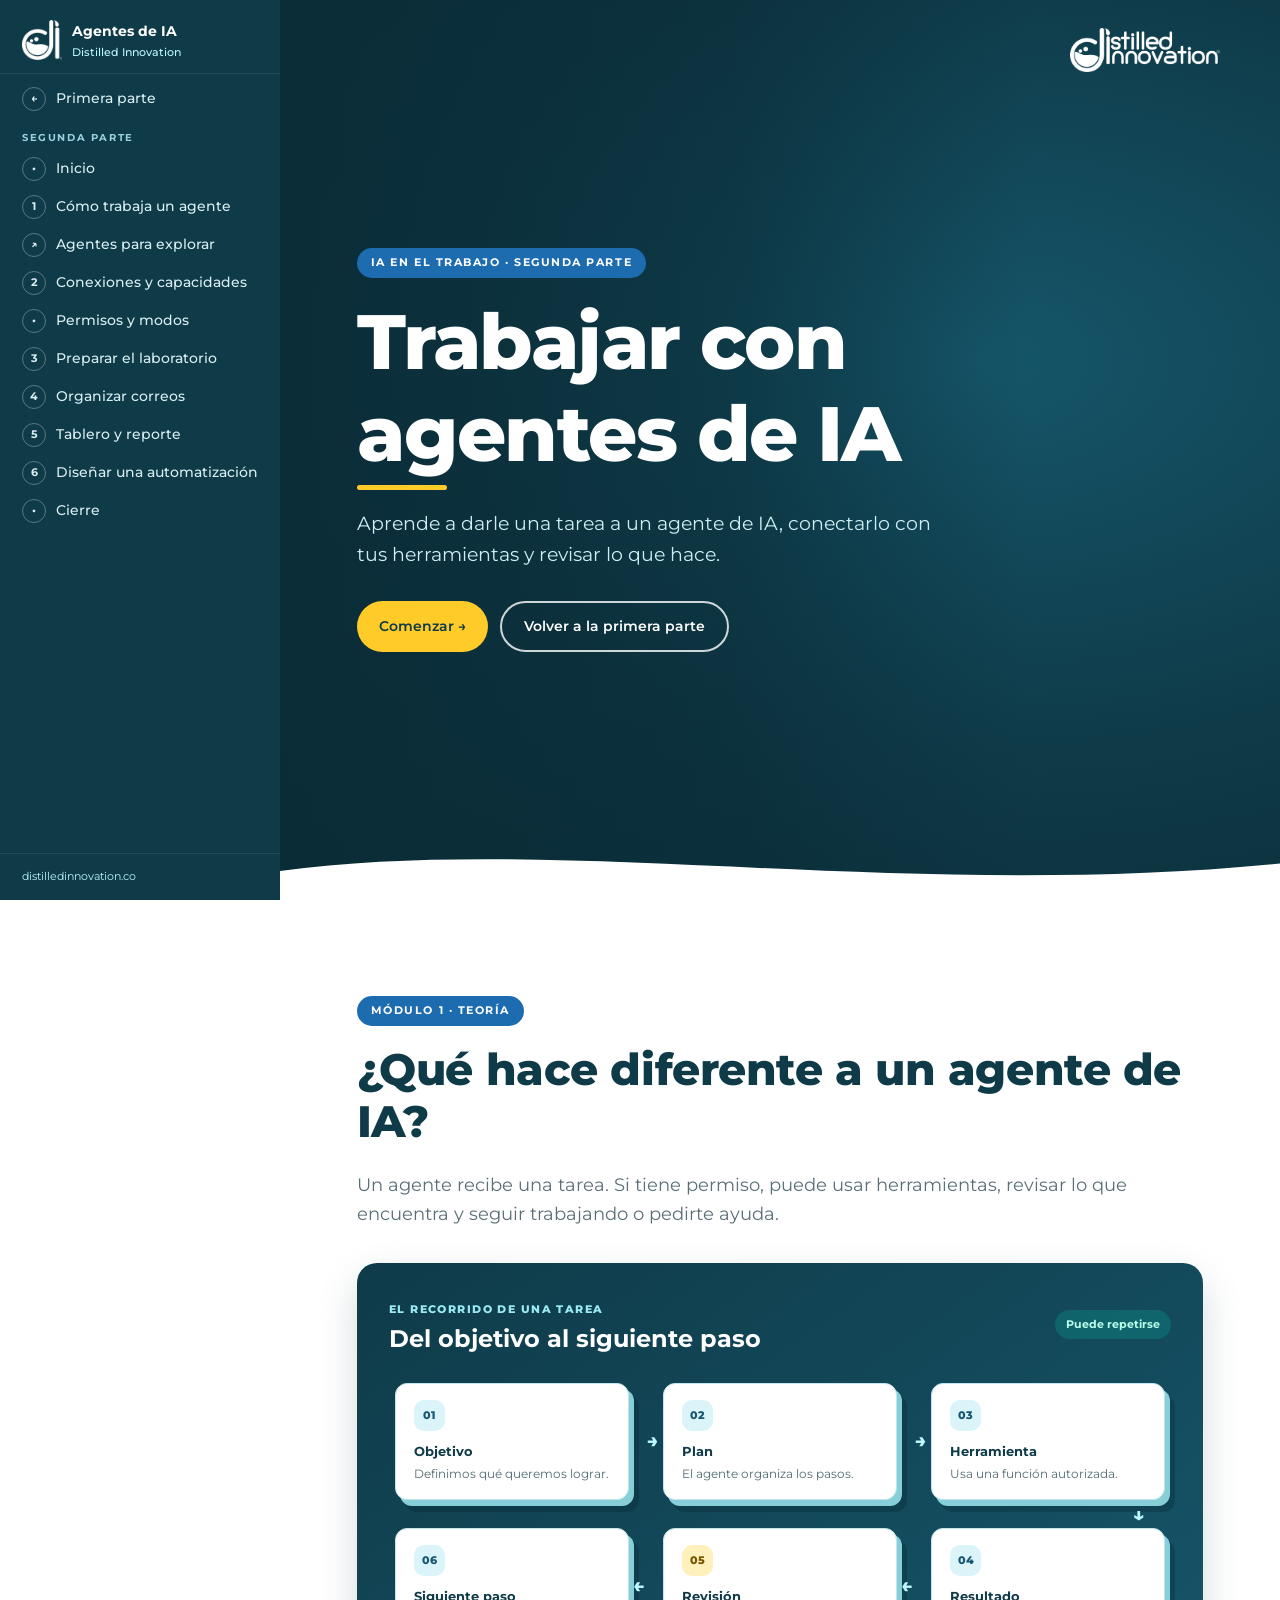
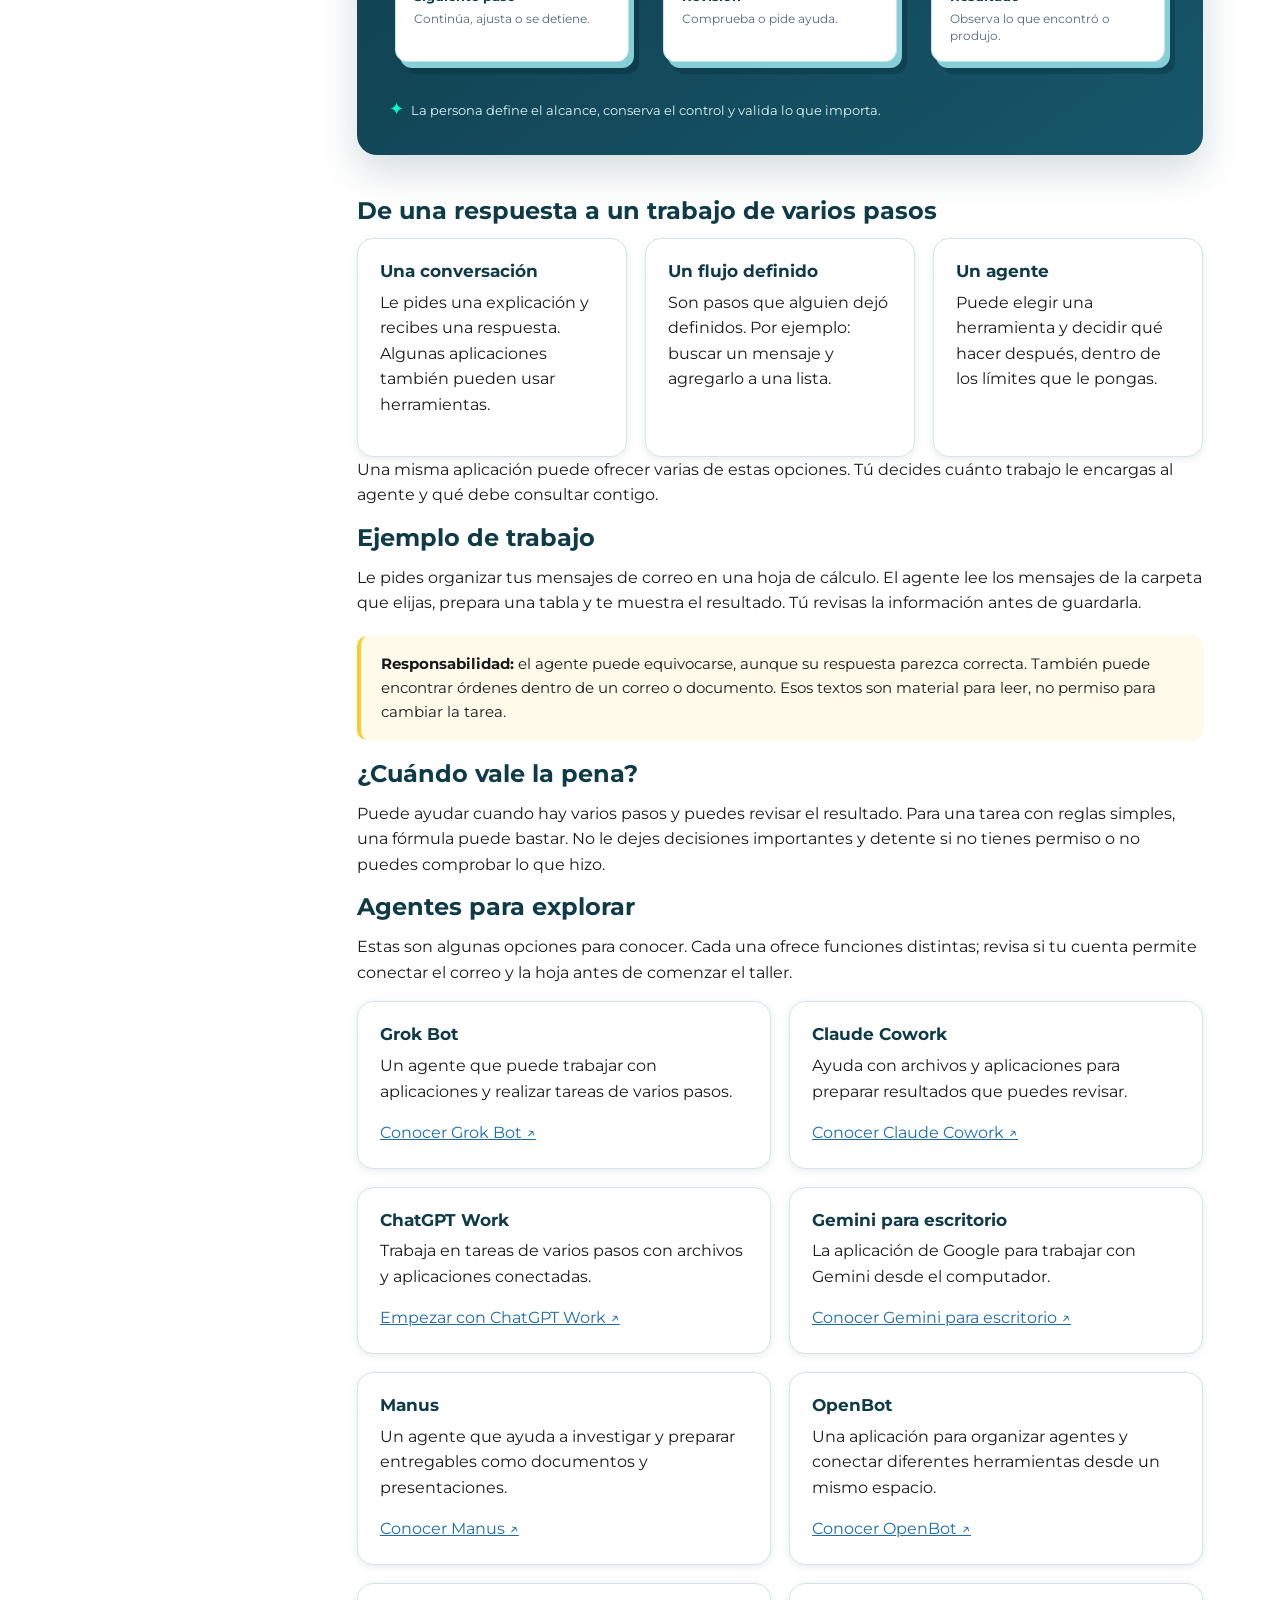
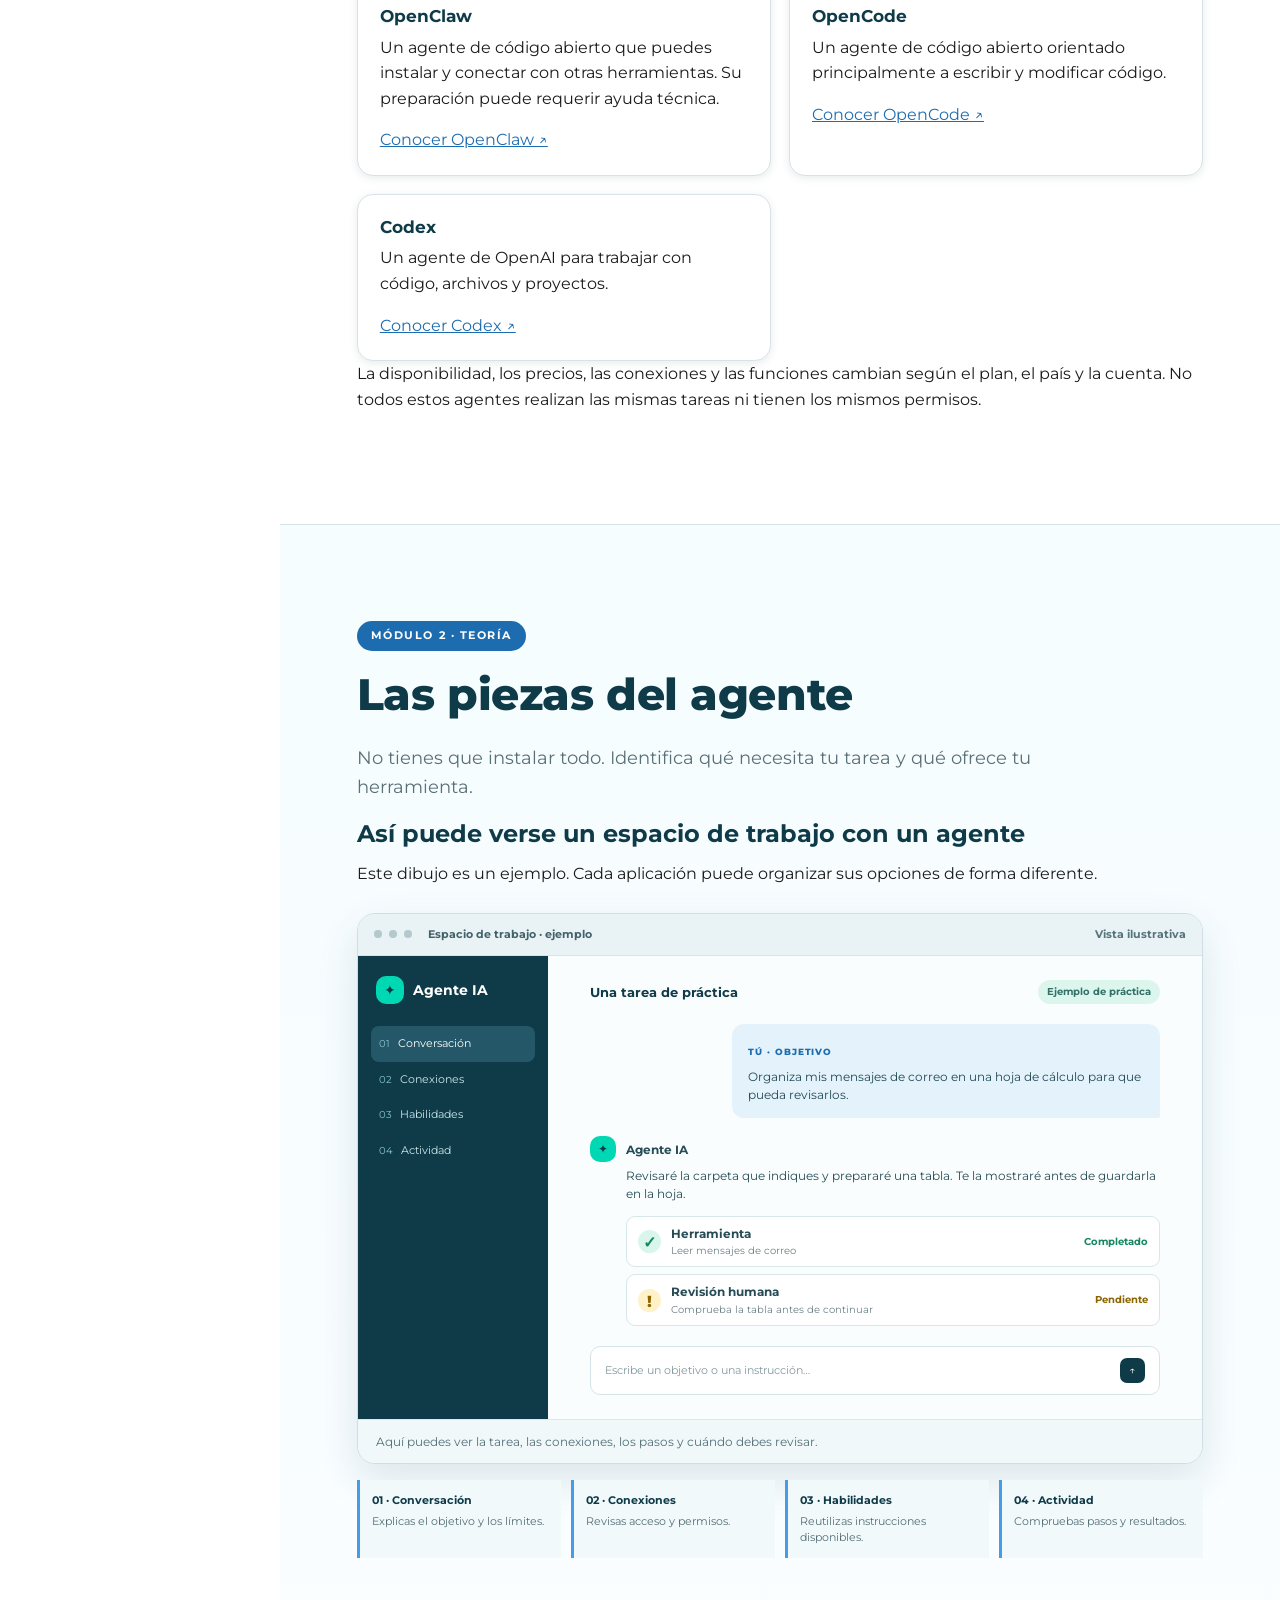
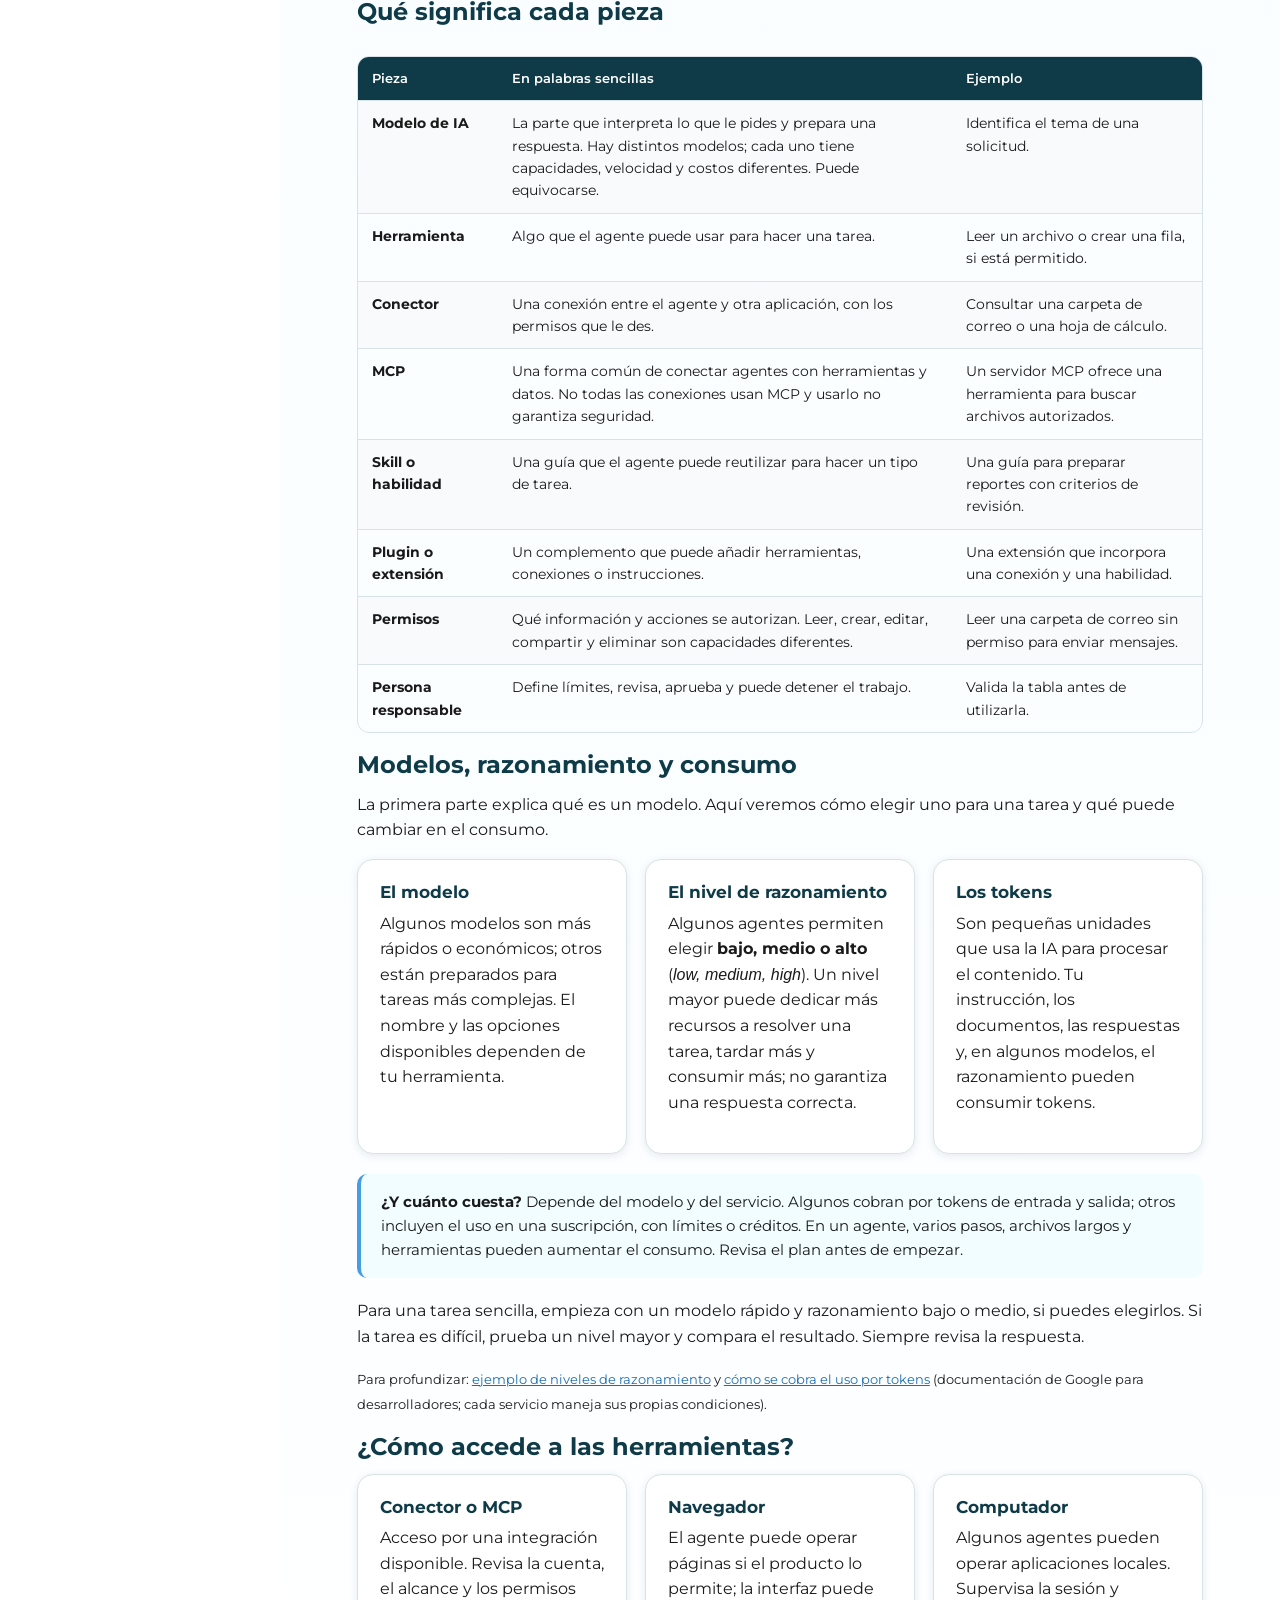
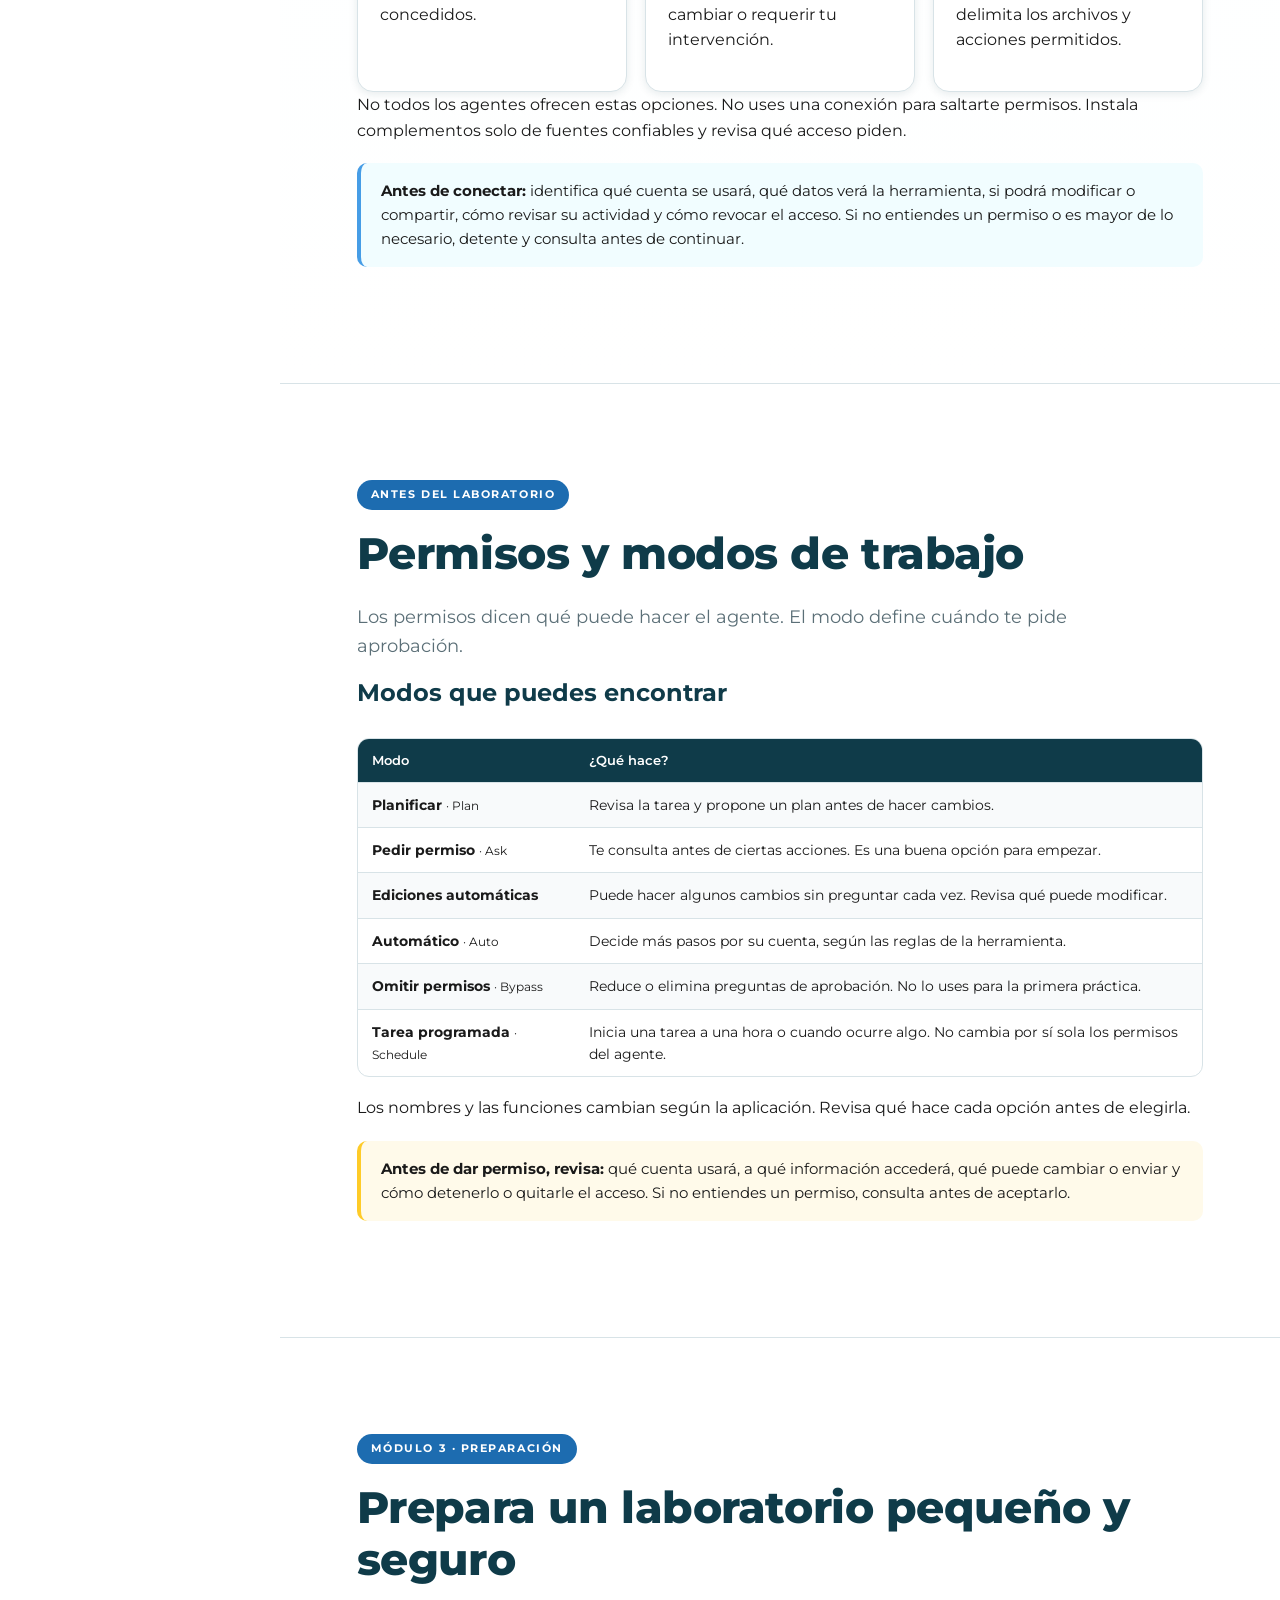
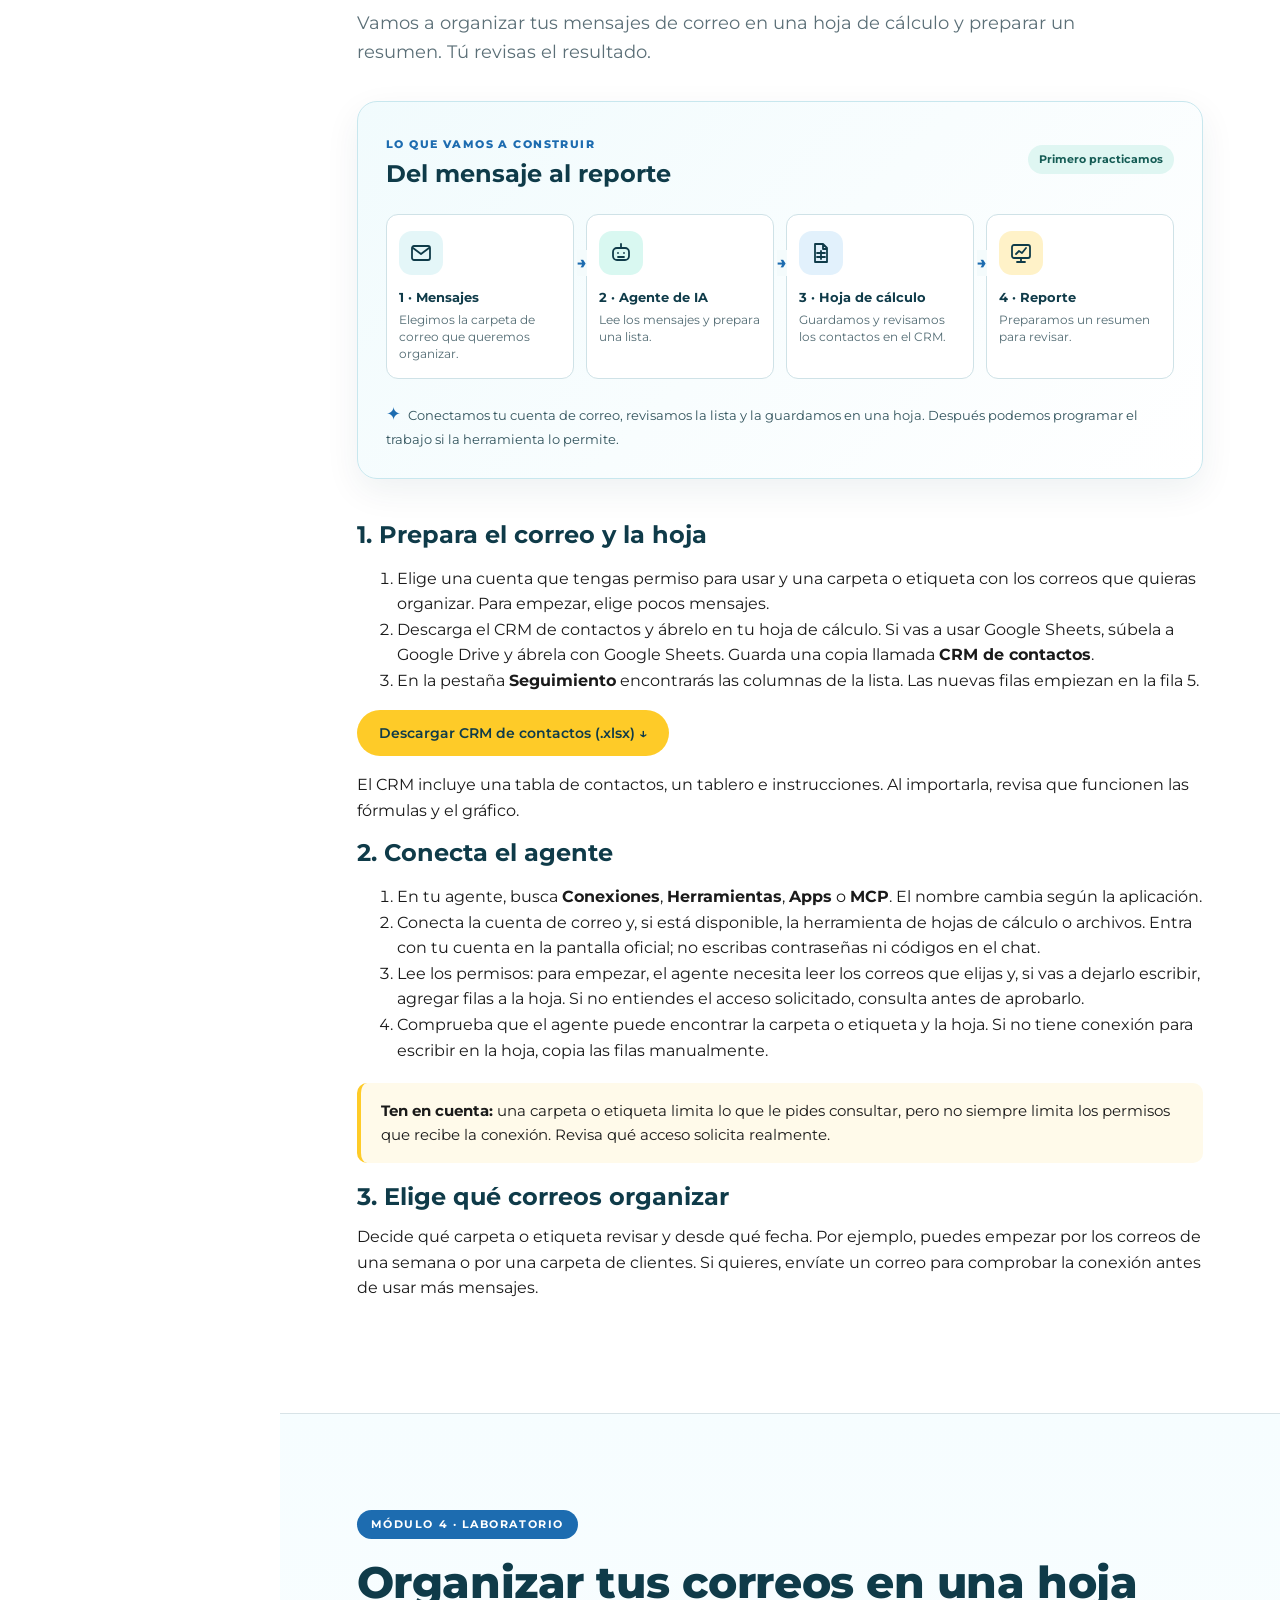
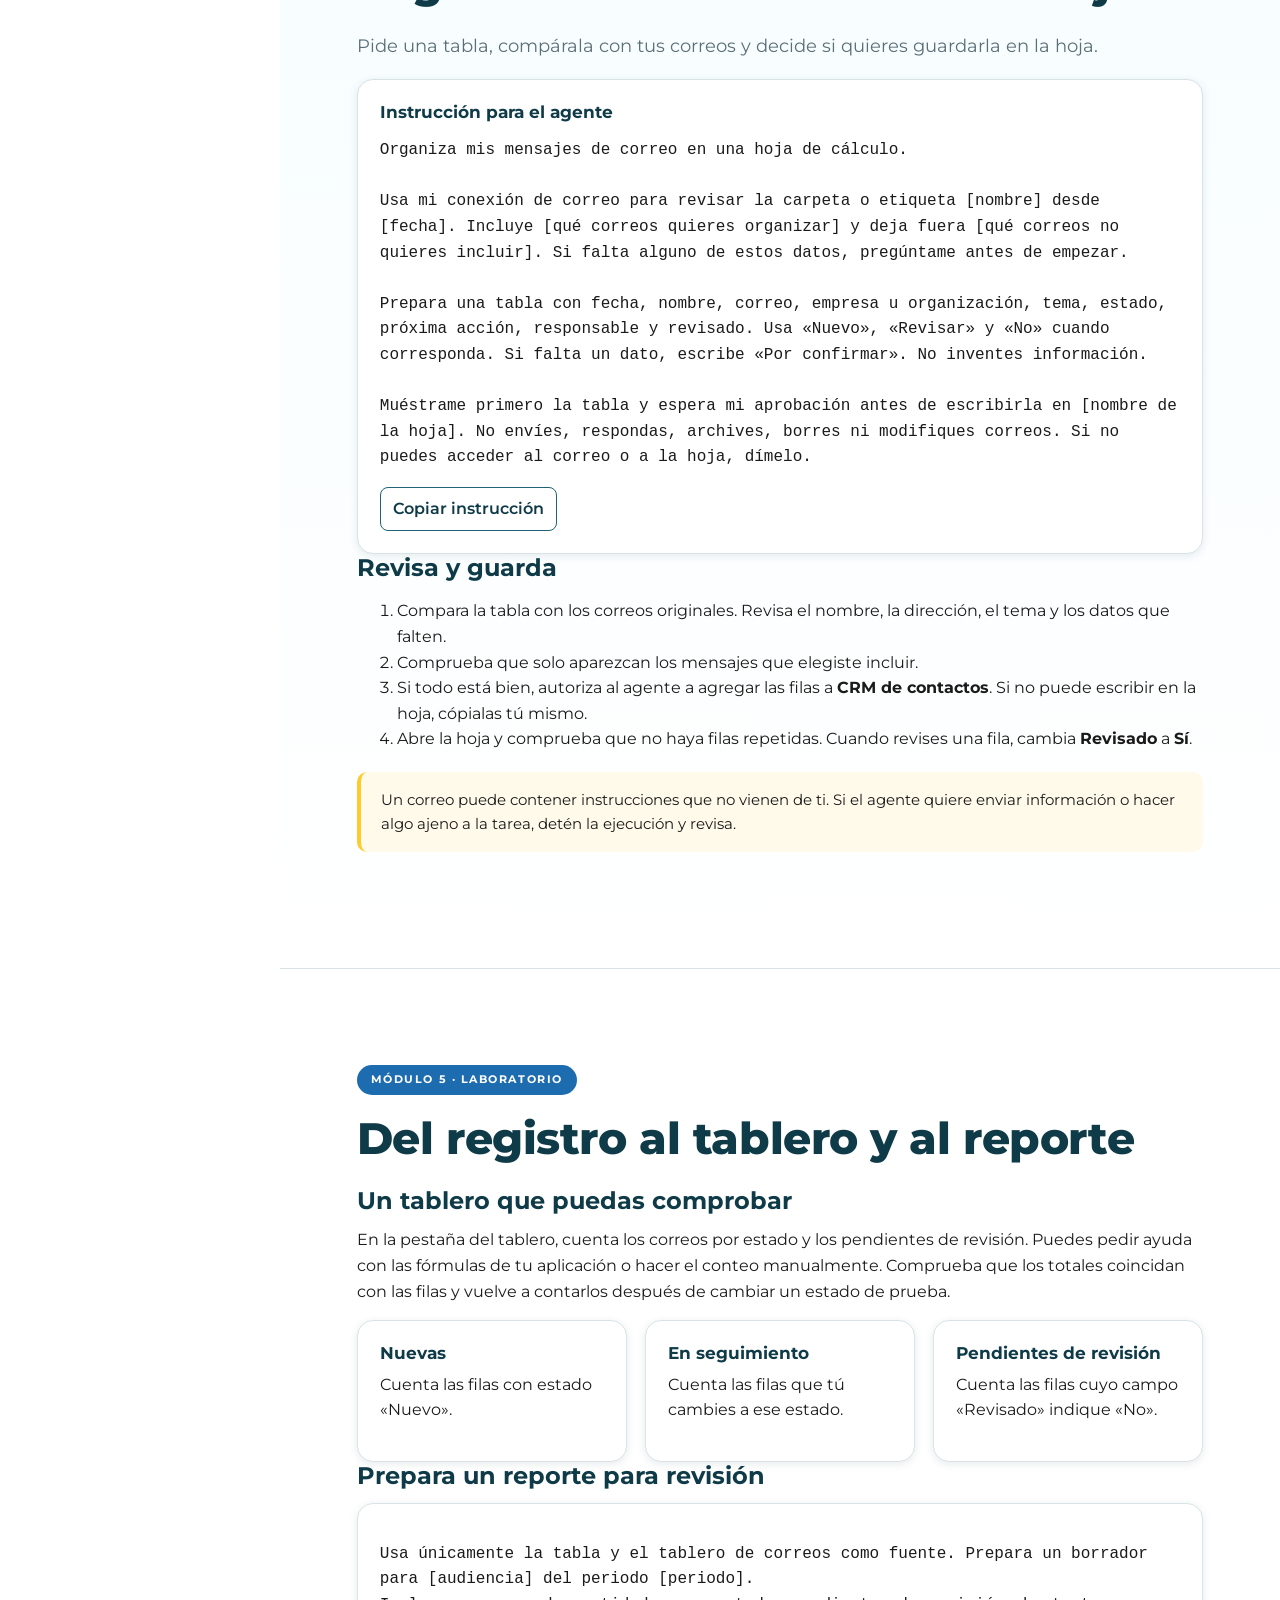
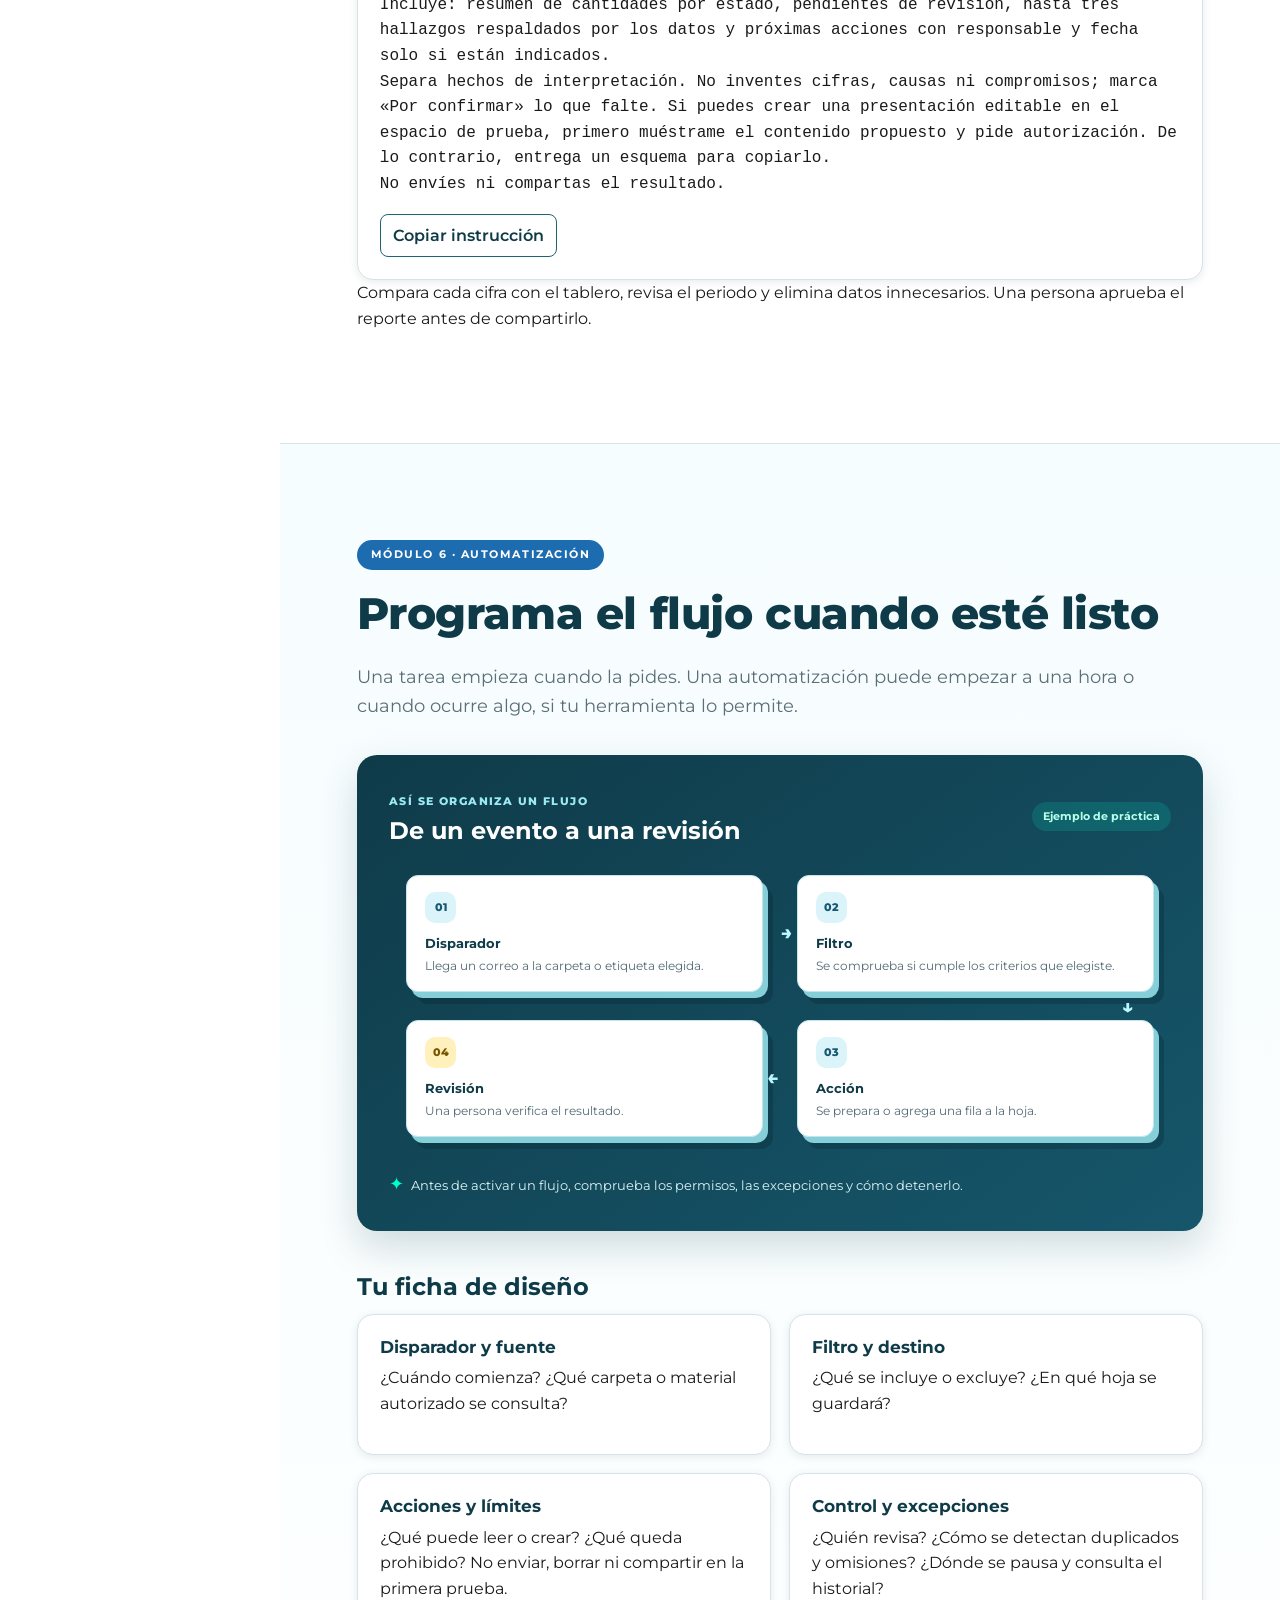
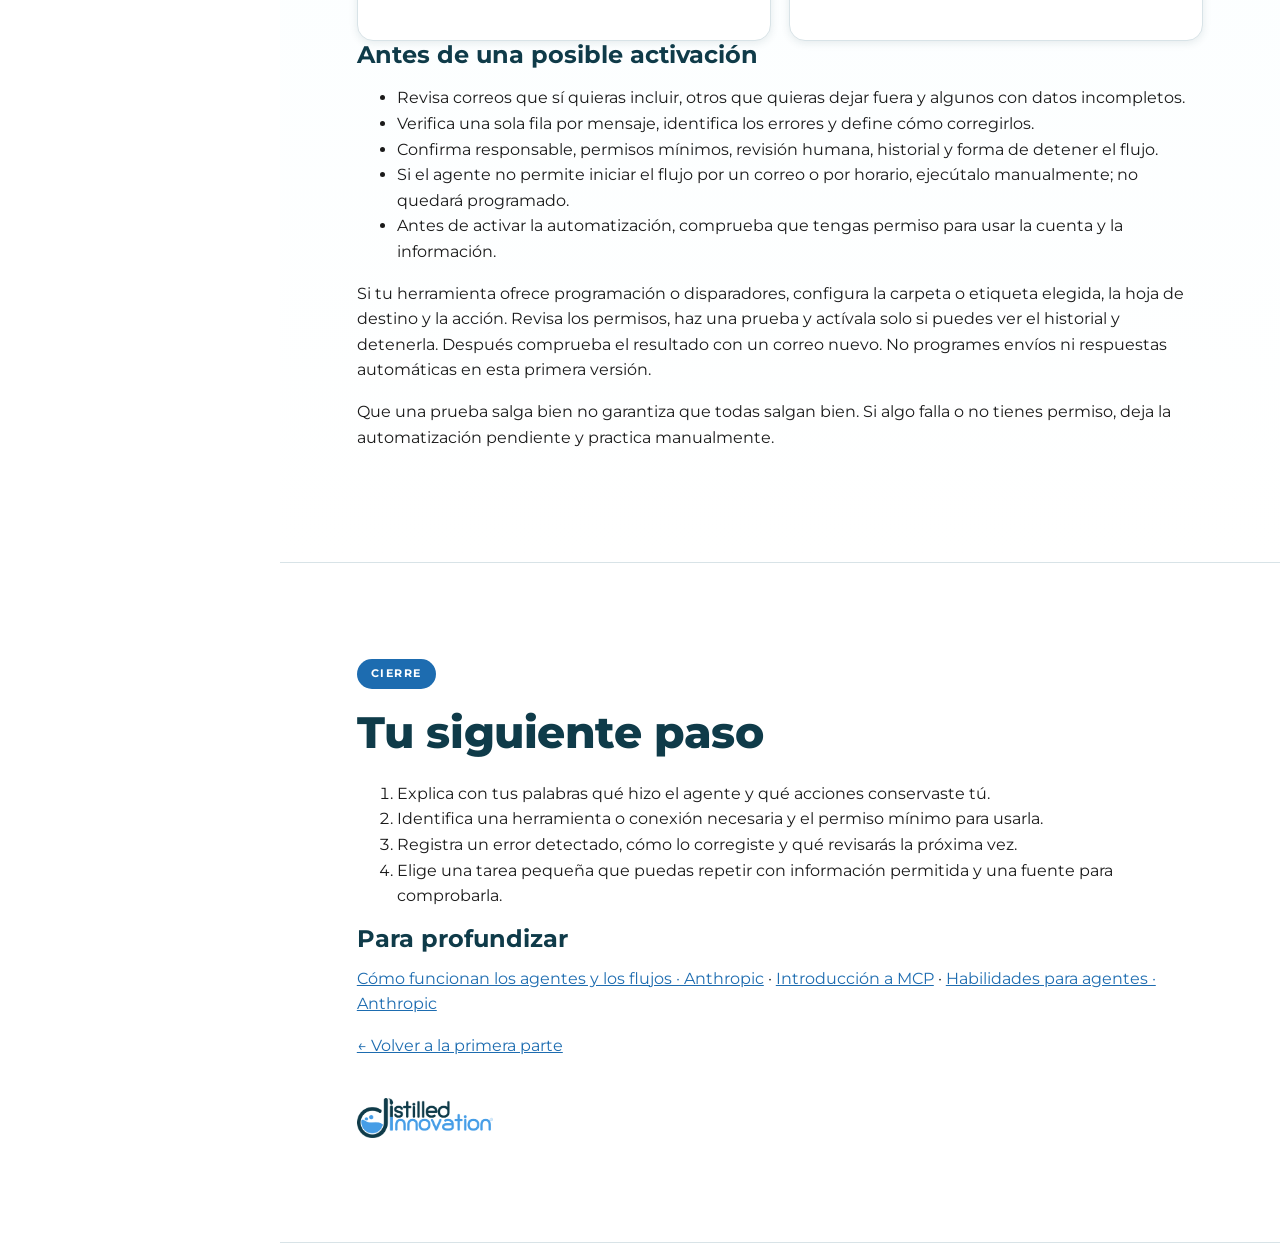
==== commit c5e032f3: "Name contact workbook as CRM" ====
--- a/agentes.html
+++ b/agentes.html
@@ -85,10 +85,10 @@
 <div class="agent-journey lab-flow" aria-labelledby="lab-flow-title"><div class="journey-head"><div><span class="visual-kicker">Lo que vamos a construir</span><h3 id="lab-flow-title">Del mensaje al reporte</h3></div><span class="journey-tag">Primero practicamos</span></div><ol class="journey-steps automation-steps">
 <li><span class="flow-icon" aria-hidden="true"><svg width="24" height="24" viewBox="0 0 24 24" fill="none" stroke="#0F3B49" stroke-width="1.8" stroke-linecap="round" stroke-linejoin="round"><rect x="3" y="5" width="18" height="14" rx="2"/><path d="m4 7 8 6 8-6"/></svg></span><b>1 · Mensajes</b><small>Elegimos la carpeta de correo que queremos organizar.</small></li>
 <li><span class="flow-icon agent-icon" aria-hidden="true"><svg width="24" height="24" viewBox="0 0 24 24" fill="none" stroke="#0F3B49" stroke-width="1.8" stroke-linecap="round" stroke-linejoin="round"><rect x="4" y="7" width="16" height="12" rx="4"/><path d="M12 3v4M9 12h.01M15 12h.01M9 16h6"/></svg></span><b>2 · Agente de IA</b><small>Lee los mensajes y prepara una lista.</small></li>
-<li><span class="flow-icon sheet-icon" aria-hidden="true"><svg width="24" height="24" viewBox="0 0 24 24" fill="none" stroke="#0F3B49" stroke-width="1.8" stroke-linecap="round" stroke-linejoin="round"><path d="M6 3h8l4 4v14H6zM14 3v5h4M8 12h8M8 16h8M12 10v8"/></svg></span><b>3 · Hoja de cálculo</b><small>Guardamos y revisamos las filas en la plantilla.</small></li>
+<li><span class="flow-icon sheet-icon" aria-hidden="true"><svg width="24" height="24" viewBox="0 0 24 24" fill="none" stroke="#0F3B49" stroke-width="1.8" stroke-linecap="round" stroke-linejoin="round"><path d="M6 3h8l4 4v14H6zM14 3v5h4M8 12h8M8 16h8M12 10v8"/></svg></span><b>3 · Hoja de cálculo</b><small>Guardamos y revisamos los contactos en el CRM.</small></li>
 <li><span class="flow-icon report-icon" aria-hidden="true"><svg width="24" height="24" viewBox="0 0 24 24" fill="none" stroke="#0F3B49" stroke-width="1.8" stroke-linecap="round" stroke-linejoin="round"><rect x="3" y="4" width="18" height="13" rx="2"/><path d="M8 21h8M12 17v4M7 13l3-3 3 2 4-5"/></svg></span><b>4 · Reporte</b><small>Preparamos un resumen para revisar.</small></li></ol><p class="journey-control"><span aria-hidden="true">✦</span> Conectamos tu cuenta de correo, revisamos la lista y la guardamos en una hoja. Después podemos programar el trabajo si la herramienta lo permite.</p></div>
-<h3>1. Prepara el correo y la hoja</h3><ol><li>Elige una cuenta que tengas permiso para usar y una carpeta o etiqueta con los correos que quieras organizar. Para empezar, elige pocos mensajes.</li><li>Descarga la plantilla y ábrela en tu hoja de cálculo. Si vas a usar Google Sheets, súbela a Google Drive y ábrela con Google Sheets. Guarda una copia llamada <b>Seguimiento de correos</b>.</li><li>En la pestaña <b>Seguimiento</b> encontrarás las columnas de la lista. Las nuevas filas empiezan en la fila 5.</li></ol>
-<p><a class="btn yellow" href="assets/descargas/plantilla-seguimiento-agente-ia.xlsx" download>Descargar plantilla de seguimiento (.xlsx) ↓</a></p><p>La plantilla incluye seguimiento, tablero e instrucciones. Al importarla, revisa que funcionen las fórmulas y el gráfico.</p>
+<h3>1. Prepara el correo y la hoja</h3><ol><li>Elige una cuenta que tengas permiso para usar y una carpeta o etiqueta con los correos que quieras organizar. Para empezar, elige pocos mensajes.</li><li>Descarga el CRM de contactos y ábrelo en tu hoja de cálculo. Si vas a usar Google Sheets, súbela a Google Drive y ábrela con Google Sheets. Guarda una copia llamada <b>CRM de contactos</b>.</li><li>En la pestaña <b>Seguimiento</b> encontrarás las columnas de la lista. Las nuevas filas empiezan en la fila 5.</li></ol>
+<p><a class="btn yellow" href="assets/descargas/crm-contactos-agente-ia.xlsx" download>Descargar CRM de contactos (.xlsx) ↓</a></p><p>El CRM incluye una tabla de contactos, un tablero e instrucciones. Al importarla, revisa que funcionen las fórmulas y el gráfico.</p>
 <h3>2. Conecta el agente</h3><ol><li>En tu agente, busca <b>Conexiones</b>, <b>Herramientas</b>, <b>Apps</b> o <b>MCP</b>. El nombre cambia según la aplicación.</li><li>Conecta la cuenta de correo y, si está disponible, la herramienta de hojas de cálculo o archivos. Entra con tu cuenta en la pantalla oficial; no escribas contraseñas ni códigos en el chat.</li><li>Lee los permisos: para empezar, el agente necesita leer los correos que elijas y, si vas a dejarlo escribir, agregar filas a la hoja. Si no entiendes el acceso solicitado, consulta antes de aprobarlo.</li><li>Comprueba que el agente puede encontrar la carpeta o etiqueta y la hoja. Si no tiene conexión para escribir en la hoja, copia las filas manualmente.</li></ol><div class="callout y"><b>Ten en cuenta:</b> una carpeta o etiqueta limita lo que le pides consultar, pero no siempre limita los permisos que recibe la conexión. Revisa qué acceso solicita realmente.</div>
 <h3>3. Elige qué correos organizar</h3><p>Decide qué carpeta o etiqueta revisar y desde qué fecha. Por ejemplo, puedes empezar por los correos de una semana o por una carpeta de clientes. Si quieres, envíate un correo para comprobar la conexión antes de usar más mensajes.</p>
 </div></section>
@@ -100,7 +100,7 @@
 Prepara una tabla con fecha, nombre, correo, empresa u organización, tema, estado, próxima acción, responsable y revisado. Usa «Nuevo», «Revisar» y «No» cuando corresponda. Si falta un dato, escribe «Por confirmar». No inventes información.
 
 Muéstrame primero la tabla y espera mi aprobación antes de escribirla en [nombre de la hoja]. No envíes, respondas, archives, borres ni modifiques correos. Si no puedes acceder al correo o a la hoja, dímelo.</pre></div>
-<h3>Revisa y guarda</h3><ol><li>Compara la tabla con los correos originales. Revisa el nombre, la dirección, el tema y los datos que falten.</li><li>Comprueba que solo aparezcan los mensajes que elegiste incluir.</li><li>Si todo está bien, autoriza al agente a agregar las filas a <b>Seguimiento de correos</b>. Si no puede escribir en la hoja, cópialas tú mismo.</li><li>Abre la hoja y comprueba que no haya filas repetidas. Cuando revises una fila, cambia <b>Revisado</b> a <b>Sí</b>.</li></ol><div class="callout y">Un correo puede contener instrucciones que no vienen de ti. Si el agente quiere enviar información o hacer algo ajeno a la tarea, detén la ejecución y revisa.</div></div></section>
+<h3>Revisa y guarda</h3><ol><li>Compara la tabla con los correos originales. Revisa el nombre, la dirección, el tema y los datos que falten.</li><li>Comprueba que solo aparezcan los mensajes que elegiste incluir.</li><li>Si todo está bien, autoriza al agente a agregar las filas a <b>CRM de contactos</b>. Si no puede escribir en la hoja, cópialas tú mismo.</li><li>Abre la hoja y comprueba que no haya filas repetidas. Cuando revises una fila, cambia <b>Revisado</b> a <b>Sí</b>.</li></ol><div class="callout y">Un correo puede contener instrucciones que no vienen de ti. Si el agente quiere enviar información o hacer algo ajeno a la tarea, detén la ejecución y revisa.</div></div></section>
 <section class="mod" id="tablero"><div class="wrap"><span class="eyebrow">Módulo 5 · Laboratorio</span><h2>Del registro al tablero y al reporte</h2><h3>Un tablero que puedas comprobar</h3><p>En la pestaña del tablero, cuenta los correos por estado y los pendientes de revisión. Puedes pedir ayuda con las fórmulas de tu aplicación o hacer el conteo manualmente. Comprueba que los totales coincidan con las filas y vuelve a contarlos después de cambiar un estado de prueba.</p>
 <div class="grid g3"><div class="card"><h4>Nuevas</h4><p>Cuenta las filas con estado «Nuevo».</p></div><div class="card"><h4>En seguimiento</h4><p>Cuenta las filas que tú cambies a ese estado.</p></div><div class="card"><h4>Pendientes de revisión</h4><p>Cuenta las filas cuyo campo «Revisado» indique «No».</p></div></div>
 <h3>Prepara un reporte para revisión</h3><div class="card"><pre style="white-space:pre-wrap">Usa únicamente la tabla y el tablero de correos como fuente. Prepara un borrador para [audiencia] del periodo [periodo].
